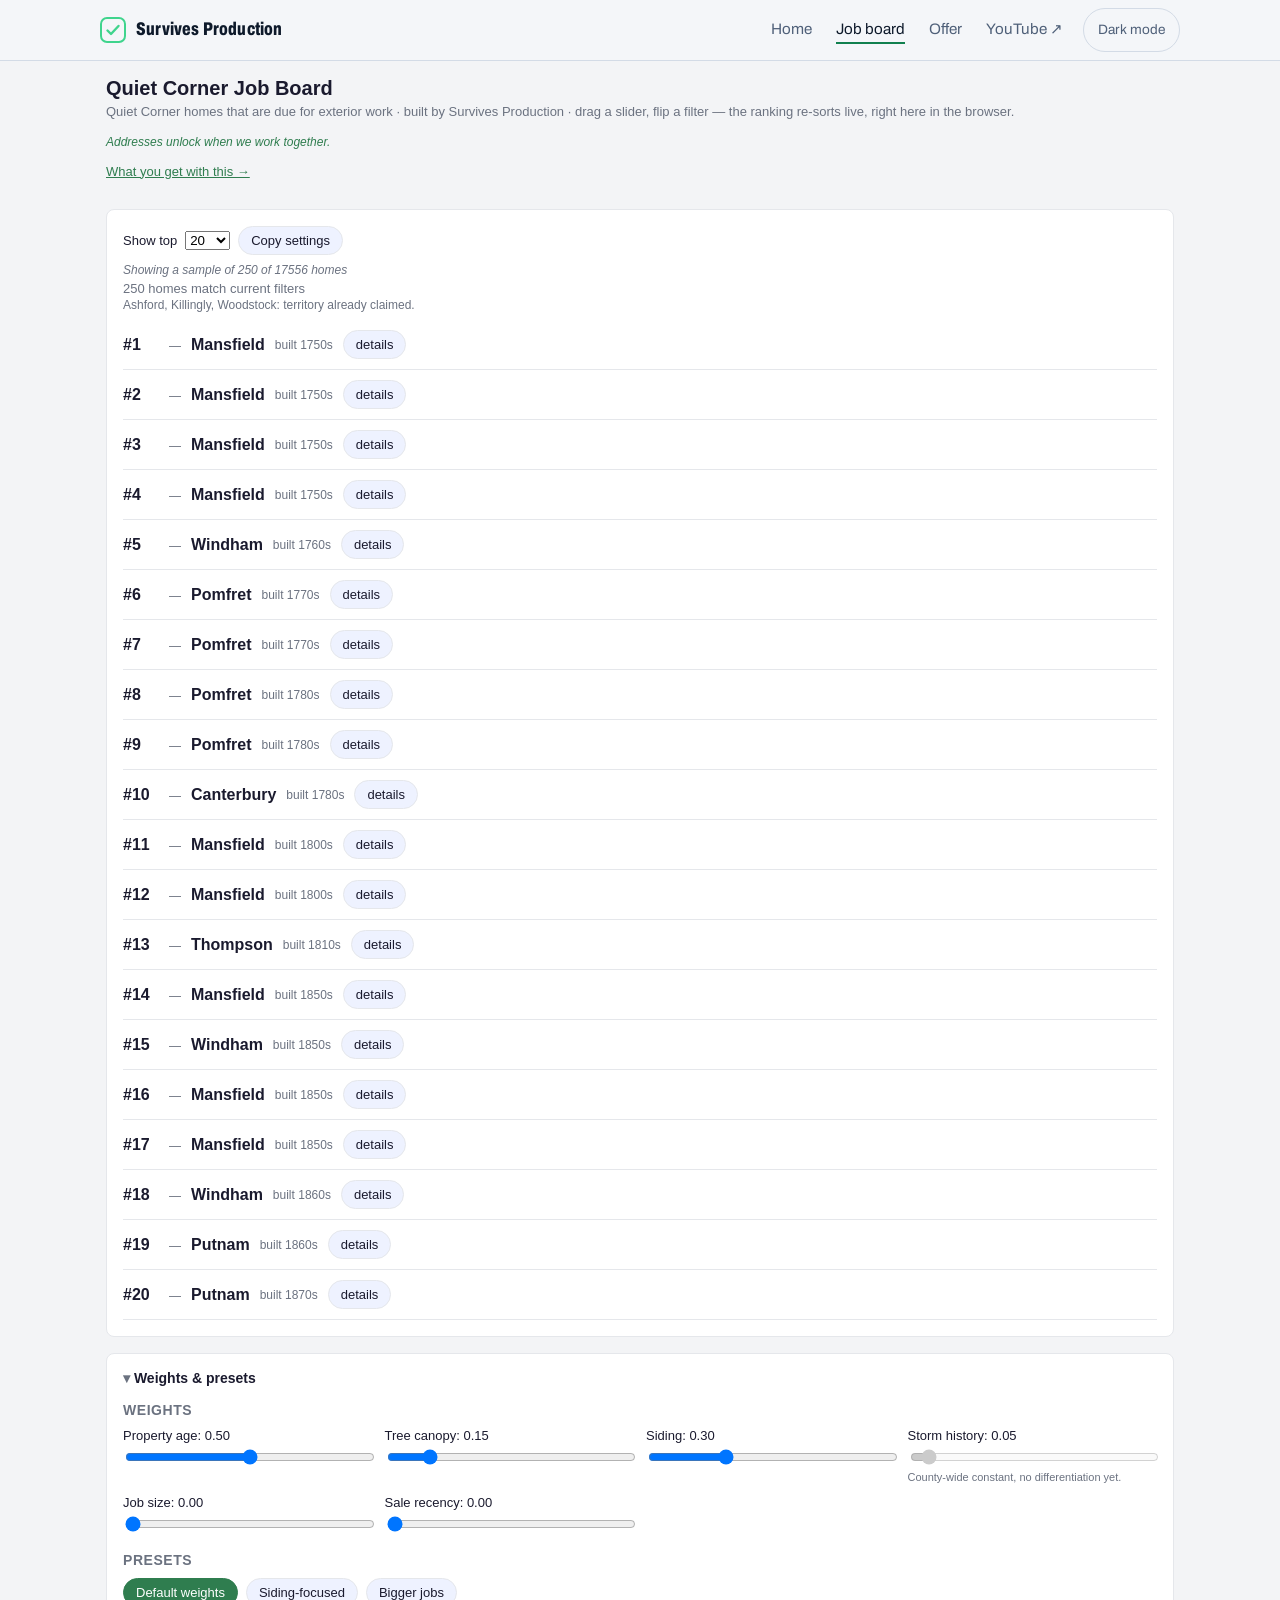
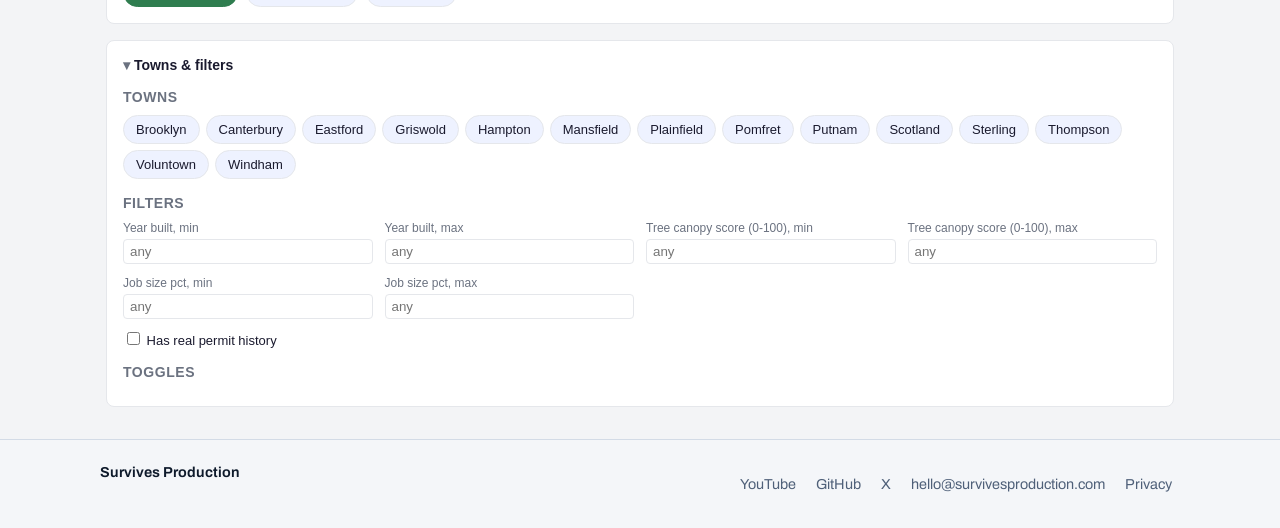
==== jobs/index.html @ 7f39a31d "Job board: refresh the teaser from the rescored data (wall vocabulary, fiber cement, scan tagging) G" ====
<!doctype html>
<html lang="en">
<head>
<meta charset="utf-8">
<meta name="viewport" content="width=device-width, initial-scale=1">
<script>(function(){var t=null;try{t=localStorage.getItem('sp-theme')}catch(e){}if(t!=='light'&&t!=='dark'){t=(window.matchMedia&&matchMedia('(prefers-color-scheme: light)').matches)?'light':'dark'}document.documentElement.setAttribute('data-theme',t)})()</script>
<meta name="robots" content="noindex">
<title>Quiet Corner Job Board</title>
<!-- TODO(noah): "territory already claimed" is built from DATA.metadata.sold_towns in the generated data below. Keep it equal to the "taken" territory towns in /data/offer.json (Killingly, Woodstock, Ashford). -->
<link rel="preconnect" href="https://fonts.googleapis.com">
<link rel="preconnect" href="https://fonts.gstatic.com" crossorigin>
<link rel="stylesheet" href="https://fonts.googleapis.com/css2?family=Archivo:wdth,wght@62..125,400..900&family=JetBrains+Mono:wght@400;600&display=swap">
<link rel="stylesheet" href="/assets/site.css">
<style>
  :root {
    --bg: #f3f4f6;
    --panel: #ffffff;
    --border: #e5e7eb;
    --ink: #1a1a2e;
    --muted: #6b7280;
    --accent: #2f7d4f;
    --accent-ink: #ffffff;
    --chip-bg: #eef2ff;
    --chip-active-bg: #2f7d4f;
    --chip-active-ink: #ffffff;
    --up: #16a34a;
    --down: #dc2626;
    --badge-bg: #fef3c7;
    --badge-ink: #92400e;
    --bar-track: #e5e7eb;
    --bar-fill: #2f7d4f;
  }
  @media (prefers-color-scheme: dark) {
    :root:not([data-theme="light"]) {
      --bg: #111827;
      --panel: #1f2937;
      --border: #374151;
      --ink: #f3f4f6;
      --muted: #9ca3af;
      --accent: #4ade80;
      --accent-ink: #052e16;
      --chip-bg: #374151;
      --chip-active-bg: #4ade80;
      --chip-active-ink: #052e16;
      --up: #4ade80;
      --down: #f87171;
      --badge-bg: #4b3621;
      --badge-ink: #fde68a;
      --bar-track: #374151;
      --bar-fill: #4ade80;
    }
  }
  :root[data-theme="dark"] {
    --bg: #111827;
    --panel: #1f2937;
    --border: #374151;
    --ink: #f3f4f6;
    --muted: #9ca3af;
    --accent: #4ade80;
    --accent-ink: #052e16;
    --chip-bg: #374151;
    --chip-active-bg: #4ade80;
    --chip-active-ink: #052e16;
    --up: #4ade80;
    --down: #f87171;
    --badge-bg: #4b3621;
    --badge-ink: #fde68a;
    --bar-track: #374151;
    --bar-fill: #4ade80;
  }
  * { box-sizing: border-box; }
  body {
    margin: 0;
    background: var(--bg);
    color: var(--ink);
    font-family: -apple-system, BlinkMacSystemFont, 'Segoe UI', Roboto, Helvetica, Arial, sans-serif;
  }
  #app-root { max-width: 1100px; margin: 0 auto; padding: 16px; }
  #app-root > header { display: flex; justify-content: space-between; align-items: baseline; gap: 12px; flex-wrap: wrap; }
  h1 { font-size: 20px; margin: 0 0 4px; }
  .sp-top { display: block; }
  .subtitle { color: var(--muted); font-size: 13px; margin-bottom: 16px; }
  .panel { background: var(--panel); border: 1px solid var(--border); border-radius: 8px; padding: 16px; margin-bottom: 16px; }
  .panel h2 { font-size: 14px; margin: 0 0 10px; text-transform: uppercase; letter-spacing: .04em; color: var(--muted); }
  #weight-sliders { display: grid; grid-template-columns: repeat(auto-fit, minmax(220px, 1fr)); gap: 12px; }
  .control label { font-size: 13px; display: block; margin-bottom: 4px; }
  .control input[type=range] { width: 100%; }
  .note { font-size: 11px; color: var(--muted); margin-top: 2px; }
  #preset-buttons { display: flex; gap: 8px; flex-wrap: wrap; }
  .preset-btn, .chip, .expand-btn, #copy-settings, #theme-toggle {
    border: 1px solid var(--border); background: var(--chip-bg); color: var(--ink);
    border-radius: 999px; padding: 6px 12px; font-size: 13px; cursor: pointer;
  }
  .preset-btn-active, .chip-active { background: var(--chip-active-bg); color: var(--chip-active-ink); border-color: var(--chip-active-bg); }
  #town-chips { display: flex; flex-wrap: wrap; gap: 6px; margin-top: 8px; }
  .filters-grid { display: grid; grid-template-columns: repeat(auto-fit, minmax(200px, 1fr)); gap: 12px; margin-top: 10px; }
  .filters-grid label { font-size: 12px; color: var(--muted); display: block; margin-bottom: 4px; }
  .filters-grid input[type=number] { width: 100%; padding: 4px 6px; border: 1px solid var(--border); border-radius: 4px; background: var(--panel); color: var(--ink); }
  .toggles { display: grid; grid-template-columns: repeat(auto-fit, minmax(220px, 1fr)); gap: 8px; margin-top: 10px; font-size: 13px; }
  .toggles label { display: flex; align-items: center; gap: 6px; }
  #result-count { font-size: 13px; color: var(--muted); margin-bottom: 2px; }
  #filter-summary { font-size: 12px; color: var(--muted); margin-bottom: 8px; }
  #tagline { font-size: 12px; color: var(--accent); font-style: italic; margin-top: 2px; }
  #tagline:empty { display: none; }
  #sample-banner { font-size: 12px; color: var(--muted); font-style: italic; margin-bottom: 4px; }
  #sample-banner:empty { display: none; }
  details.panel { padding: 0; }
  details.panel > summary { list-style: none; cursor: pointer; padding: 16px; font-size: 14px; font-weight: 700; color: var(--ink); }
  details.panel > summary::-webkit-details-marker { display: none; }
  details.panel > summary::before { content: '▸ '; color: var(--muted); }
  details.panel[open] > summary::before { content: '▾ '; }
  details.panel > summary ~ * { padding-left: 16px; padding-right: 16px; }
  details.panel > summary ~ *:last-child { padding-bottom: 16px; }
  #results-list { list-style: none; margin: 0; padding: 0; }
  .lead-row { border-bottom: 1px solid var(--border); padding: 10px 0; }
  .lead-row-main { display: flex; align-items: center; gap: 10px; flex-wrap: wrap; }
  .lead-rank { font-weight: 700; min-width: 36px; }
  .rank-up { color: var(--up); font-size: 12px; }
  .rank-down { color: var(--down); font-size: 12px; }
  .rank-same { color: var(--muted); font-size: 12px; }
  .lead-town { font-weight: 600; }
  .lead-built { color: var(--muted); font-size: 12px; }
  .badge { font-size: 11px; background: var(--badge-bg); color: var(--badge-ink); padding: 2px 8px; border-radius: 999px; }
  .lead-row-detail { margin-top: 8px; padding-left: 8px; }
  .bar-row { display: flex; align-items: center; gap: 8px; margin-bottom: 4px; font-size: 12px; }
  .bar-label { width: 90px; color: var(--muted); text-transform: capitalize; }
  .bar-track { flex: 1; height: 8px; background: var(--bar-track); border-radius: 4px; overflow: hidden; }
  .bar-fill { height: 100%; background: var(--bar-fill); }
  .link-row { display: flex; gap: 14px; flex-wrap: wrap; margin-top: 4px; }
  .verify-link { font-size: 12px; color: var(--accent); display: inline-block; }
  .verify-link-none { color: var(--muted); font-style: italic; }
  #copy-status { font-size: 12px; color: var(--accent); margin-left: 8px; }
  .toolbar { display: flex; align-items: center; gap: 8px; flex-wrap: wrap; margin-bottom: 8px; }
  @media (max-width: 600px) {
    .preset-btn, .chip, .expand-btn, #copy-settings, #top-n, .filters-grid input[type=number], details.panel > summary { min-height: 44px; }
    .toggles label, .verify-link, .link-row a { min-height: 44px; display: inline-flex; align-items: center; }
  }
  @media (max-width: 480px) {
    #app-root { padding: 10px; }
    .lead-row-main { gap: 6px; }
  }
</style>
</head>
<body>
<header class="sp-top">
  <div class="sp-wrap">
    <a class="sp-mark" href="/" aria-label="Survives Production home">
      <svg width="26" height="26" viewBox="0 0 26 26" aria-hidden="true"><rect x="1" y="1" width="24" height="24" rx="6" fill="none" stroke="#3FD48D" stroke-width="2"/><path d="M7.5 13.5l3.5 3.5 7.5-8" fill="none" stroke="#3FD48D" stroke-width="2.4" stroke-linecap="round" stroke-linejoin="round"/></svg>
      <span>Survives Production</span>
    </a>
    <nav class="sp-nav" aria-label="Main">
      <a href="/">Home</a>
      <a href="/jobs/" aria-current="page">Job board</a>
      <a href="/offer/">Offer</a>
      <a href="https://www.youtube.com/@survivesproduction" target="_blank" rel="noopener">YouTube<span aria-hidden="true">&nbsp;&#8599;</span></a>
      <button type="button" class="sp-theme" data-sp-theme aria-label="Switch between light and dark mode">Theme</button>
    </nav>
  </div>
</header>
<div id="app-root">
  <header>
    <div>
      <h1>Quiet Corner Job Board</h1>
      <div class="subtitle">Quiet Corner homes that are due for exterior work · built by Survives Production &middot; drag a slider, flip a filter &mdash; the ranking re-sorts live, right here in the browser.</div>
      <div id="tagline"></div>
      <div class="subtitle"><a href="/offer/" style="color:var(--accent);display:inline-flex;align-items:center;min-height:44px">What you get with this &rarr;</a></div>
    </div>
  </header>
  <div class="panel">
    <div class="toolbar">
      <label for="top-n" style="font-size:13px;">Show top</label>
      <select id="top-n">
        <option value="20">20</option>
        <option value="50">50</option>
        <option value="100">100</option>
      </select>
      <button type="button" id="copy-settings">Copy settings</button>
      <span id="copy-status"></span>
    </div>
    <div id="sample-banner"></div>
    <div id="result-count"></div>
    <div id="filter-summary"></div>
    <ul id="results-list"></ul>
  </div>
  <details class="panel" id="weights-details">
    <summary>Weights &amp; presets</summary>
    <h2>Weights</h2>
    <div id="weight-sliders"></div>
    <h2 style="margin-top:16px;">Presets</h2>
    <div id="preset-buttons"></div>
  </details>
  <details class="panel" id="filters-details">
    <summary>Towns &amp; filters</summary>
    <h2>Towns</h2>
    <div id="town-chips"></div>
    <div id="siding-material-section">
      <h2 style="margin-top:16px;">Siding material</h2>
      <div id="siding-chips"></div>
    </div>
    <div id="roof-cover-section">
      <h2 style="margin-top:16px;">Roof cover</h2>
      <div id="roof-chips"></div>
    </div>
    <h2 style="margin-top:16px;">Filters</h2>
    <div class="filters-grid">
      <div><label for="year-min">Year built, min</label><input type="number" id="year-min" placeholder="any"></div>
      <div><label for="year-max">Year built, max</label><input type="number" id="year-max" placeholder="any"></div>
      <div><label for="canopy-min">Tree canopy score (0-100), min</label><input type="number" id="canopy-min" placeholder="any"></div>
      <div><label for="canopy-max">Tree canopy score (0-100), max</label><input type="number" id="canopy-max" placeholder="any"></div>
      <div><label for="jobsize-min">Job size pct, min</label><input type="number" id="jobsize-min" placeholder="any"></div>
      <div><label for="jobsize-max">Job size pct, max</label><input type="number" id="jobsize-max" placeholder="any"></div>
    </div>
    <label style="display:block;margin-top:10px;font-size:13px;">
      <input type="checkbox" id="toggle-permit-history"> Has real permit history
    </label>
    <h2 style="margin-top:16px;">Toggles</h2>
    <div class="toggles">
      <label id="toggle-state-only-row"><input type="checkbox" id="toggle-state-only"> Show state-data-only rows</label>
    </div>
  </details>
</div>
<footer class="sp-foot">
  <div class="sp-wrap">
    <div>
      <strong>Survives Production</strong>
      <p data-compliance hidden></p>
    </div>
    <nav aria-label="Elsewhere">
      <a href="https://www.youtube.com/@survivesproduction" target="_blank" rel="noopener">YouTube</a>
      <a href="https://github.com/SurvivesProduction" target="_blank" rel="noopener">GitHub</a>
      <a href="https://x.com/survivesprod" target="_blank" rel="noopener">X</a>
      <a href="mailto:hello@survivesproduction.com">hello@survivesproduction.com</a>
      <a href="/privacy/">Privacy</a>
    </nav>
  </div>
</footer>
<script src="/assets/site.js"></script>
<script>
var LEAD_BOARD_DATA = {"metadata":{"as_of_year":2026,"sold_towns":["Killingly","Ashford","Woodstock"],"export_timestamp":"2026-11-11T23:24:19.449870+00:00","weights":{"property_age_threshold_years":20,"property_age_decay_years":30,"canopy_optimal_pct":35.0,"canopy_low_extreme_pct":0.0,"canopy_high_extreme_pct":95.0,"storm_lookback_years":15,"property_weight":0.5,"canopy_weight":0.15,"storm_weight":0.05,"enable_siding_signal":true,"siding_weight":0.3,"permit_class_split":true,"masonry_siding_zero":true,"year_built_placeholder_fallback":true,"spend_bonus":0.03,"alum_vinyl_vinyl_weight":0.75,"alum_vinyl_decay_years":22.0,"fiber_cement_score":0.1,"fiber_cement_decay_years":40.0},"tagline":"Addresses unlock when we work together.","year_built_granularity":"decade","sample_size":250,"population_size":17556,"is_teaser":true,"teaser_brand":"Quiet Corner exterior leads \u00b7 built by Survives Production","town_cap_relaxed":false},"parcels":[{"lead_key":"teaser-00001","town":"Thompson","year_built":1810,"components":{"property":0.9982821240544425,"canopy":1.0,"storm":1.0,"siding":1.0,"jobSize":1.0,"saleRecency":0.2},"lead_score":1.0,"flags":{"permit_data_available":true,"permit_history_short":true}},{"lead_key":"teaser-00002","town":"Mansfield","year_built":1750,"components":{"property":0.9997675107723426,"canopy":1.0,"storm":1.0,"siding":1.0,"jobSize":0.8,"saleRecency":0.5},"lead_score":1.0,"flags":{"permit_data_available":false,"permit_history_short":false}},{"lead_key":"teaser-00003","town":"Pomfret","year_built":1770,"components":{"property":0.9995471728171132,"canopy":1.0,"storm":1.0,"siding":1.0,"jobSize":1.0,"saleRecency":0.0},"lead_score":1.0,"flags":{"permit_data_available":true,"permit_history_short":true}},{"lead_key":"teaser-00004","town":"Pomfret","year_built":1770,"components":{"property":0.9995471728171132,"canopy":1.0,"storm":1.0,"siding":1.0,"jobSize":1.0,"saleRecency":0.4},"lead_score":1.0,"flags":{"permit_data_available":true,"permit_history_short":true}},{"lead_key":"teaser-00005","town":"Pomfret","year_built":1780,"components":{"property":0.9993680287571465,"canopy":1.0,"storm":1.0,"siding":1.0,"jobSize":1.0,"saleRecency":0.5},"lead_score":1.0,"flags":{"permit_data_available":true,"permit_history_short":true}},{"lead_key":"teaser-00006","town":"Pomfret","year_built":1780,"components":{"property":0.9993680287571465,"canopy":1.0,"storm":1.0,"siding":1.0,"jobSize":0.8,"saleRecency":0.6},"lead_score":1.0,"flags":{"permit_data_available":false,"permit_history_short":false}},{"lead_key":"teaser-00007","town":"Mansfield","year_built":1800,"components":{"property":0.9987690880973266,"canopy":1.0,"storm":1.0,"siding":1.0,"jobSize":0.7,"saleRecency":0.5},"lead_score":1.0,"flags":{"permit_data_available":false,"permit_history_short":false}},{"lead_key":"teaser-00008","town":"Mansfield","year_built":1850,"components":{"property":0.9934829491782902,"canopy":1.0,"storm":1.0,"siding":1.0,"jobSize":0.4,"saleRecency":0.5},"lead_score":1.0,"flags":{"permit_data_available":false,"permit_history_short":false}},{"lead_key":"teaser-00009","town":"Windham","year_built":1760,"components":{"property":0.9996755351451827,"canopy":1.0,"storm":1.0,"siding":1.0,"jobSize":0.9,"saleRecency":0.6},"lead_score":1.0,"flags":{"permit_data_available":true,"permit_history_short":true}},{"lead_key":"teaser-00010","town":"Putnam","year_built":1870,"components":{"property":0.9873065182672723,"canopy":1.0,"storm":1.0,"siding":1.0,"jobSize":0.9,"saleRecency":0.5},"lead_score":1.0,"flags":{"permit_data_available":true,"permit_history_short":true}},{"lead_key":"teaser-00011","town":"Mansfield","year_built":1750,"components":{"property":0.9997675107723426,"canopy":1.0,"storm":1.0,"siding":1.0,"jobSize":0.8,"saleRecency":0.5},"lead_score":1.0,"flags":{"permit_data_available":false,"permit_history_short":false}},{"lead_key":"teaser-00012","town":"Mansfield","year_built":1750,"components":{"property":0.9997675107723426,"canopy":1.0,"storm":1.0,"siding":1.0,"jobSize":0.9,"saleRecency":0.5},"lead_score":1.0,"flags":{"permit_data_available":false,"permit_history_short":false}},{"lead_key":"teaser-00013","town":"Mansfield","year_built":1800,"components":{"property":0.9987690880973266,"canopy":1.0,"storm":1.0,"siding":1.0,"jobSize":0.9,"saleRecency":0.5},"lead_score":1.0,"flags":{"permit_data_available":false,"permit_history_short":false}},{"lead_key":"teaser-00014","town":"Canterbury","year_built":1780,"components":{"property":0.9993680287571465,"canopy":1.0,"storm":1.0,"siding":1.0,"jobSize":0.9,"saleRecency":0.9},"lead_score":1.0,"flags":{"permit_data_available":false,"permit_history_short":false}},{"lead_key":"teaser-00015","town":"Windham","year_built":1850,"components":{"property":0.9934829491782902,"canopy":1.0,"storm":1.0,"siding":1.0,"jobSize":0.9,"saleRecency":0.1},"lead_score":1.0,"flags":{"permit_data_available":false,"permit_history_short":false}},{"lead_key":"teaser-00016","town":"Mansfield","year_built":1850,"components":{"property":0.9934829491782902,"canopy":1.0,"storm":1.0,"siding":1.0,"jobSize":0.8,"saleRecency":0.5},"lead_score":1.0,"flags":{"permit_data_available":false,"permit_history_short":false}},{"lead_key":"teaser-00017","town":"Mansfield","year_built":1850,"components":{"property":0.9934829491782902,"canopy":1.0,"storm":1.0,"siding":1.0,"jobSize":0.4,"saleRecency":0.5},"lead_score":1.0,"flags":{"permit_data_available":false,"permit_history_short":false}},{"lead_key":"teaser-00018","town":"Mansfield","year_built":1750,"components":{"property":0.9997675107723426,"canopy":1.0,"storm":1.0,"siding":1.0,"jobSize":0.8,"saleRecency":0.5},"lead_score":1.0,"flags":{"permit_data_available":false,"permit_history_short":false}},{"lead_key":"teaser-00019","town":"Plainfield","year_built":1870,"components":{"property":0.9873065182672723,"canopy":1.0,"storm":1.0,"siding":1.0,"jobSize":0.3,"saleRecency":0.5},"lead_score":1.0,"flags":{"permit_data_available":false,"permit_history_short":false}},{"lead_key":"teaser-00020","town":"Putnam","year_built":1870,"components":{"property":0.9873065182672723,"canopy":1.0,"storm":1.0,"siding":1.0,"jobSize":0.9,"saleRecency":0.5},"lead_score":1.0,"flags":{"permit_data_available":false,"permit_history_short":false}},{"lead_key":"teaser-00021","town":"Plainfield","year_built":1870,"components":{"property":0.9873065182672723,"canopy":1.0,"storm":1.0,"siding":1.0,"jobSize":0.7,"saleRecency":0.5},"lead_score":1.0,"flags":{"permit_data_available":true,"permit_history_short":false}},{"lead_key":"teaser-00022","town":"Windham","year_built":1860,"components":{"property":0.9909047228983042,"canopy":1.0,"storm":1.0,"siding":1.0,"jobSize":0.7,"saleRecency":1.0},"lead_score":1.0,"flags":{"permit_data_available":false,"permit_history_short":false}},{"lead_key":"teaser-00023","town":"Windham","year_built":1880,"components":{"property":0.9822848191762019,"canopy":1.0,"storm":1.0,"siding":1.0,"jobSize":0.9,"saleRecency":0.9},"lead_score":1.0,"flags":{"permit_data_available":true,"permit_history_short":true}},{"lead_key":"teaser-00024","town":"Mansfield","year_built":1870,"components":{"property":0.9873065182672723,"canopy":1.0,"storm":1.0,"siding":1.0,"jobSize":0.9,"saleRecency":0.5},"lead_score":1.0,"flags":{"permit_data_available":false,"permit_history_short":false}},{"lead_key":"teaser-00025","town":"Windham","year_built":1850,"components":{"property":0.9934829491782902,"canopy":0.9,"storm":1.0,"siding":1.0,"jobSize":1.0,"saleRecency":0.1},"lead_score":1.0,"flags":{"permit_data_available":true,"permit_history_short":true}},{"lead_key":"teaser-00026","town":"Sterling","year_built":1890,"components":{"property":0.9752764735296606,"canopy":1.0,"storm":1.0,"siding":1.0,"jobSize":0.4,"saleRecency":0.5},"lead_score":1.0,"flags":{"permit_data_available":false,"permit_history_short":false}},{"lead_key":"teaser-00027","town":"Griswold","year_built":1890,"components":{"property":0.9752764735296606,"canopy":1.0,"storm":1.0,"siding":1.0,"jobSize":0.7,"saleRecency":0.5},"lead_score":1.0,"flags":{"permit_data_available":false,"permit_history_short":false}},{"lead_key":"teaser-00028","town":"Mansfield","year_built":1850,"components":{"property":0.9934829491782902,"canopy":0.9,"storm":1.0,"siding":1.0,"jobSize":1.0,"saleRecency":0.5},"lead_score":1.0,"flags":{"permit_data_available":false,"permit_history_short":false}},{"lead_key":"teaser-00029","town":"Plainfield","year_built":1870,"components":{"property":0.9873065182672723,"canopy":0.9,"storm":1.0,"siding":1.0,"jobSize":0.3,"saleRecency":0.5},"lead_score":1.0,"flags":{"permit_data_available":true,"permit_history_short":false}},{"lead_key":"teaser-00030","town":"Plainfield","year_built":1880,"components":{"property":0.9822848191762019,"canopy":1.0,"storm":1.0,"siding":1.0,"jobSize":0.8,"saleRecency":0.5},"lead_score":1.0,"flags":{"permit_data_available":true,"permit_history_short":false}},{"lead_key":"teaser-00031","town":"Putnam","year_built":1860,"components":{"property":0.9909047228983042,"canopy":1.0,"storm":1.0,"siding":1.0,"jobSize":0.5,"saleRecency":0.5},"lead_score":1.0,"flags":{"permit_data_available":true,"permit_history_short":true}},{"lead_key":"teaser-00032","town":"Windham","year_built":1910,"components":{"property":0.9518451458788036,"canopy":1.0,"storm":1.0,"siding":1.0,"jobSize":0.4,"saleRecency":0.9},"lead_score":1.0,"flags":{"permit_data_available":false,"permit_history_short":false}},{"lead_key":"teaser-00033","town":"Mansfield","year_built":1800,"components":{"property":0.9987690880973266,"canopy":0.9,"storm":1.0,"siding":1.0,"jobSize":0.9,"saleRecency":0.5},"lead_score":1.0,"flags":{"permit_data_available":false,"permit_history_short":false}},{"lead_key":"teaser-00034","town":"Mansfield","year_built":1850,"components":{"property":0.9934829491782902,"canopy":0.9,"storm":1.0,"siding":1.0,"jobSize":0.8,"saleRecency":0.5},"lead_score":1.0,"flags":{"permit_data_available":false,"permit_history_short":false}},{"lead_key":"teaser-00035","town":"Mansfield","year_built":1830,"components":{"property":0.9966540345425288,"canopy":0.9,"storm":1.0,"siding":1.0,"jobSize":0.9,"saleRecency":0.5},"lead_score":1.0,"flags":{"permit_data_available":false,"permit_history_short":false}},{"lead_key":"teaser-00036","town":"Pomfret","year_built":1870,"components":{"property":0.9873065182672723,"canopy":0.9,"storm":1.0,"siding":1.0,"jobSize":1.0,"saleRecency":0.9},"lead_score":1.0,"flags":{"permit_data_available":false,"permit_history_short":false}},{"lead_key":"teaser-00037","town":"Putnam","year_built":1860,"components":{"property":0.9909047228983042,"canopy":0.9,"storm":1.0,"siding":1.0,"jobSize":0.5,"saleRecency":0.5},"lead_score":1.0,"flags":{"permit_data_available":false,"permit_history_short":false}},{"lead_key":"teaser-00038","town":"Mansfield","year_built":1750,"components":{"property":0.9997675107723426,"canopy":0.9,"storm":1.0,"siding":1.0,"jobSize":0.8,"saleRecency":0.5},"lead_score":1.0,"flags":{"permit_data_available":false,"permit_history_short":false}},{"lead_key":"teaser-00039","town":"Mansfield","year_built":1750,"components":{"property":0.9997675107723426,"canopy":0.9,"storm":1.0,"siding":1.0,"jobSize":0.9,"saleRecency":0.5},"lead_score":1.0,"flags":{"permit_data_available":false,"permit_history_short":false}},{"lead_key":"teaser-00040","town":"Mansfield","year_built":1750,"components":{"property":0.9997675107723426,"canopy":0.9,"storm":1.0,"siding":1.0,"jobSize":0.9,"saleRecency":0.5},"lead_score":1.0,"flags":{"permit_data_available":false,"permit_history_short":false}},{"lead_key":"teaser-00041","town":"Putnam","year_built":1890,"components":{"property":0.9752764735296606,"canopy":1.0,"storm":1.0,"siding":1.0,"jobSize":0.6,"saleRecency":0.5},"lead_score":1.0,"flags":{"permit_data_available":false,"permit_history_short":false}},{"lead_key":"teaser-00042","town":"Putnam","year_built":1890,"components":{"property":0.9752764735296606,"canopy":1.0,"storm":1.0,"siding":1.0,"jobSize":1.0,"saleRecency":0.5},"lead_score":1.0,"flags":{"permit_data_available":false,"permit_history_short":false}},{"lead_key":"teaser-00043","town":"Plainfield","year_built":1890,"components":{"property":0.9752764735296606,"canopy":1.0,"storm":1.0,"siding":1.0,"jobSize":0.9,"saleRecency":0.5},"lead_score":1.0,"flags":{"permit_data_available":true,"permit_history_short":false}},{"lead_key":"teaser-00044","town":"Putnam","year_built":1890,"components":{"property":0.9752764735296606,"canopy":1.0,"storm":1.0,"siding":0.9,"jobSize":1.0,"saleRecency":0.5},"lead_score":1.0,"flags":{"permit_data_available":true,"permit_history_short":true}},{"lead_key":"teaser-00045","town":"Putnam","year_built":1870,"components":{"property":0.9873065182672723,"canopy":1.0,"storm":1.0,"siding":0.9,"jobSize":0.7,"saleRecency":0.5},"lead_score":1.0,"flags":{"permit_data_available":true,"permit_history_short":true}},{"lead_key":"teaser-00046","town":"Plainfield","year_built":1850,"components":{"property":0.9934829491782902,"canopy":0.9,"storm":1.0,"siding":1.0,"jobSize":0.7,"saleRecency":0.5},"lead_score":1.0,"flags":{"permit_data_available":true,"permit_history_short":false}},{"lead_key":"teaser-00047","town":"Windham","year_built":1890,"components":{"property":0.9752764735296606,"canopy":0.9,"storm":1.0,"siding":1.0,"jobSize":0.4,"saleRecency":0.9},"lead_score":1.0,"flags":{"permit_data_available":false,"permit_history_short":false}},{"lead_key":"teaser-00048","town":"Plainfield","year_built":1920,"components":{"property":0.9327944872602503,"canopy":1.0,"storm":1.0,"siding":1.0,"jobSize":0.8,"saleRecency":0.5},"lead_score":1.0,"flags":{"permit_data_available":true,"permit_history_short":false}},{"lead_key":"teaser-00049","town":"Putnam","year_built":1890,"components":{"property":0.9752764735296606,"canopy":0.9,"storm":1.0,"siding":1.0,"jobSize":0.7,"saleRecency":0.5},"lead_score":1.0,"flags":{"permit_data_available":true,"permit_history_short":true}},{"lead_key":"teaser-00050","town":"Windham","year_built":1890,"components":{"property":0.9752764735296606,"canopy":0.9,"storm":1.0,"siding":1.0,"jobSize":0.3,"saleRecency":0.8},"lead_score":1.0,"flags":{"permit_data_available":false,"permit_history_short":false}},{"lead_key":"teaser-00051","town":"Mansfield","year_built":1850,"components":{"property":0.9934829491782902,"canopy":0.9,"storm":1.0,"siding":1.0,"jobSize":0.9,"saleRecency":0.5},"lead_score":1.0,"flags":{"permit_data_available":false,"permit_history_short":false}},{"lead_key":"teaser-00052","town":"Windham","year_built":1930,"components":{"property":0.9062071513861237,"canopy":1.0,"storm":1.0,"siding":1.0,"jobSize":0.2,"saleRecency":0.9},"lead_score":1.0,"flags":{"permit_data_available":true,"permit_history_short":true}},{"lead_key":"teaser-00053","town":"Mansfield","year_built":1800,"components":{"property":0.9987690880973266,"canopy":0.8,"storm":1.0,"siding":1.0,"jobSize":0.7,"saleRecency":0.5},"lead_score":1.0,"flags":{"permit_data_available":false,"permit_history_short":false}},{"lead_key":"teaser-00054","town":"Plainfield","year_built":1750,"components":{"property":0.9997675107723426,"canopy":0.8,"storm":1.0,"siding":1.0,"jobSize":0.9,"saleRecency":0.5},"lead_score":1.0,"flags":{"permit_data_available":true,"permit_history_short":false}},{"lead_key":"teaser-00055","town":"Plainfield","year_built":1880,"components":{"property":0.9822848191762019,"canopy":0.9,"storm":1.0,"siding":1.0,"jobSize":0.5,"saleRecency":0.5},"lead_score":1.0,"flags":{"permit_data_available":true,"permit_history_short":false}},{"lead_key":"teaser-00056","town":"Putnam","year_built":1880,"components":{"property":0.9822848191762019,"canopy":0.9,"storm":1.0,"siding":1.0,"jobSize":1.0,"saleRecency":0.5},"lead_score":1.0,"flags":{"permit_data_available":true,"permit_history_short":true}},{"lead_key":"teaser-00057","town":"Plainfield","year_built":1890,"components":{"property":0.9752764735296606,"canopy":0.9,"storm":1.0,"siding":1.0,"jobSize":0.5,"saleRecency":0.5},"lead_score":1.0,"flags":{"permit_data_available":true,"permit_history_short":false}},{"lead_key":"teaser-00058","town":"Windham","year_built":1920,"components":{"property":0.9327944872602503,"canopy":1.0,"storm":1.0,"siding":1.0,"jobSize":0.6,"saleRecency":0.1},"lead_score":1.0,"flags":{"permit_data_available":true,"permit_history_short":true}},{"lead_key":"teaser-00059","town":"Putnam","year_built":1910,"components":{"property":0.9518451458788036,"canopy":1.0,"storm":1.0,"siding":0.9,"jobSize":0.5,"saleRecency":0.5},"lead_score":0.9,"flags":{"permit_data_available":true,"permit_history_short":true}},{"lead_key":"teaser-00060","town":"Windham","year_built":1890,"components":{"property":0.9752764735296606,"canopy":0.9,"storm":1.0,"siding":1.0,"jobSize":0.7,"saleRecency":0.1},"lead_score":1.0,"flags":{"permit_data_available":false,"permit_history_short":false}},{"lead_key":"teaser-00061","town":"Putnam","year_built":1870,"components":{"property":0.9873065182672723,"canopy":0.9,"storm":1.0,"siding":1.0,"jobSize":0.4,"saleRecency":0.5},"lead_score":1.0,"flags":{"permit_data_available":false,"permit_history_short":false}},{"lead_key":"teaser-00062","town":"Windham","year_built":1880,"components":{"property":0.9822848191762019,"canopy":0.8,"storm":1.0,"siding":1.0,"jobSize":0.4,"saleRecency":0.2},"lead_score":1.0,"flags":{"permit_data_available":false,"permit_history_short":false}},{"lead_key":"teaser-00063","town":"Windham","year_built":1890,"components":{"property":0.9752764735296606,"canopy":0.8,"storm":1.0,"siding":1.0,"jobSize":0.9,"saleRecency":0.5},"lead_score":1.0,"flags":{"permit_data_available":true,"permit_history_short":true}},{"lead_key":"teaser-00064","town":"Plainfield","year_built":1900,"components":{"property":0.9654955392660495,"canopy":0.9,"storm":1.0,"siding":1.0,"jobSize":0.2,"saleRecency":0.5},"lead_score":1.0,"flags":{"permit_data_available":true,"permit_history_short":false}},{"lead_key":"teaser-00065","town":"Windham","year_built":1920,"components":{"property":0.9327944872602503,"canopy":1.0,"storm":1.0,"siding":1.0,"jobSize":0.5,"saleRecency":0.8},"lead_score":1.0,"flags":{"permit_data_available":false,"permit_history_short":false}},{"lead_key":"teaser-00066","town":"Windham","year_built":1920,"components":{"property":0.9327944872602503,"canopy":1.0,"storm":1.0,"siding":1.0,"jobSize":0.1,"saleRecency":0.9},"lead_score":1.0,"flags":{"permit_data_available":false,"permit_history_short":false}},{"lead_key":"teaser-00067","town":"Griswold","year_built":1920,"components":{"property":0.9327944872602503,"canopy":1.0,"storm":1.0,"siding":1.0,"jobSize":0.8,"saleRecency":0.5},"lead_score":1.0,"flags":{"permit_data_available":false,"permit_history_short":false}},{"lead_key":"teaser-00068","town":"Mansfield","year_built":1910,"components":{"property":0.9518451458788036,"canopy":1.0,"storm":1.0,"siding":1.0,"jobSize":0.4,"saleRecency":0.5},"lead_score":1.0,"flags":{"permit_data_available":false,"permit_history_short":false}},{"lead_key":"teaser-00069","town":"Windham","year_built":1890,"components":{"property":0.9752764735296606,"canopy":0.9,"storm":1.0,"siding":1.0,"jobSize":0.8,"saleRecency":0.4},"lead_score":1.0,"flags":{"permit_data_available":false,"permit_history_short":false}},{"lead_key":"teaser-00070","town":"Mansfield","year_built":1830,"components":{"property":0.9966540345425288,"canopy":0.8,"storm":1.0,"siding":1.0,"jobSize":0.9,"saleRecency":0.5},"lead_score":1.0,"flags":{"permit_data_available":false,"permit_history_short":false}},{"lead_key":"teaser-00071","town":"Windham","year_built":1900,"components":{"property":0.9654955392660495,"canopy":0.9,"storm":1.0,"siding":1.0,"jobSize":0.6,"saleRecency":0.2},"lead_score":1.0,"flags":{"permit_data_available":false,"permit_history_short":false}},{"lead_key":"teaser-00072","town":"Griswold","year_built":1920,"components":{"property":0.9327944872602503,"canopy":1.0,"storm":1.0,"siding":1.0,"jobSize":0.8,"saleRecency":0.5},"lead_score":1.0,"flags":{"permit_data_available":false,"permit_history_short":false}},{"lead_key":"teaser-00073","town":"Putnam","year_built":1860,"components":{"property":0.9909047228983042,"canopy":0.7,"storm":1.0,"siding":1.0,"jobSize":0.9,"saleRecency":0.5},"lead_score":1.0,"flags":{"permit_data_available":true,"permit_history_short":true}},{"lead_key":"teaser-00074","town":"Putnam","year_built":1890,"components":{"property":0.9752764735296606,"canopy":0.8,"storm":1.0,"siding":1.0,"jobSize":0.8,"saleRecency":0.5},"lead_score":1.0,"flags":{"permit_data_available":false,"permit_history_short":false}},{"lead_key":"teaser-00075","town":"Putnam","year_built":1880,"components":{"property":0.9822848191762019,"canopy":0.9,"storm":1.0,"siding":1.0,"jobSize":0.4,"saleRecency":0.5},"lead_score":1.0,"flags":{"permit_data_available":true,"permit_history_short":true}},{"lead_key":"teaser-00076","town":"Griswold","year_built":1930,"components":{"property":0.9062071513861237,"canopy":1.0,"storm":1.0,"siding":1.0,"jobSize":0.2,"saleRecency":0.5},"lead_score":1.0,"flags":{"permit_data_available":false,"permit_history_short":false}},{"lead_key":"teaser-00077","town":"Mansfield","year_built":1920,"components":{"property":0.9327944872602503,"canopy":1.0,"storm":1.0,"siding":1.0,"jobSize":0.2,"saleRecency":0.5},"lead_score":1.0,"flags":{"permit_data_available":false,"permit_history_short":false}},{"lead_key":"teaser-00078","town":"Putnam","year_built":1900,"components":{"property":0.9654955392660495,"canopy":0.9,"storm":1.0,"siding":1.0,"jobSize":1.0,"saleRecency":0.5},"lead_score":1.0,"flags":{"permit_data_available":false,"permit_history_short":false}},{"lead_key":"teaser-00079","town":"Putnam","year_built":1860,"components":{"property":0.9909047228983042,"canopy":0.8,"storm":1.0,"siding":1.0,"jobSize":0.6,"saleRecency":0.5},"lead_score":1.0,"flags":{"permit_data_available":false,"permit_history_short":false}},{"lead_key":"teaser-00080","town":"Griswold","year_built":1930,"components":{"property":0.9062071513861237,"canopy":1.0,"storm":1.0,"siding":1.0,"jobSize":0.9,"saleRecency":0.5},"lead_score":1.0,"flags":{"permit_data_available":false,"permit_history_short":false}},{"lead_key":"teaser-00081","town":"Windham","year_built":1920,"components":{"property":0.9327944872602503,"canopy":1.0,"storm":1.0,"siding":1.0,"jobSize":0.2,"saleRecency":0.7},"lead_score":1.0,"flags":{"permit_data_available":false,"permit_history_short":false}},{"lead_key":"teaser-00082","town":"Windham","year_built":1900,"components":{"property":0.9654955392660495,"canopy":0.8,"storm":1.0,"siding":1.0,"jobSize":0.6,"saleRecency":0.0},"lead_score":1.0,"flags":{"permit_data_available":true,"permit_history_short":true}},{"lead_key":"teaser-00083","town":"Putnam","year_built":1860,"components":{"property":0.9909047228983042,"canopy":0.8,"storm":1.0,"siding":1.0,"jobSize":0.8,"saleRecency":0.5},"lead_score":1.0,"flags":{"permit_data_available":false,"permit_history_short":false}},{"lead_key":"teaser-00084","town":"Windham","year_built":1890,"components":{"property":0.9752764735296606,"canopy":0.8,"storm":1.0,"siding":1.0,"jobSize":0.8,"saleRecency":0.3},"lead_score":1.0,"flags":{"permit_data_available":false,"permit_history_short":false}},{"lead_key":"teaser-00085","town":"Mansfield","year_built":1830,"components":{"property":0.9966540345425288,"canopy":0.8,"storm":1.0,"siding":1.0,"jobSize":0.9,"saleRecency":0.5},"lead_score":1.0,"flags":{"permit_data_available":false,"permit_history_short":false}},{"lead_key":"teaser-00086","town":"Griswold","year_built":1890,"components":{"property":0.9752764735296606,"canopy":0.8,"storm":1.0,"siding":1.0,"jobSize":0.9,"saleRecency":0.5},"lead_score":1.0,"flags":{"permit_data_available":false,"permit_history_short":false}},{"lead_key":"teaser-00087","town":"Griswold","year_built":1920,"components":{"property":0.9327944872602503,"canopy":1.0,"storm":1.0,"siding":1.0,"jobSize":0.7,"saleRecency":0.5},"lead_score":1.0,"flags":{"permit_data_available":false,"permit_history_short":false}},{"lead_key":"teaser-00088","town":"Plainfield","year_built":1860,"components":{"property":0.9909047228983042,"canopy":0.8,"storm":1.0,"siding":1.0,"jobSize":1.0,"saleRecency":0.5},"lead_score":1.0,"flags":{"permit_data_available":true,"permit_history_short":false}},{"lead_key":"teaser-00089","town":"Plainfield","year_built":1920,"components":{"property":0.9327944872602503,"canopy":1.0,"storm":1.0,"siding":1.0,"jobSize":0.4,"saleRecency":0.5},"lead_score":1.0,"flags":{"permit_data_available":false,"permit_history_short":false}},{"lead_key":"teaser-00090","town":"Putnam","year_built":1880,"components":{"property":0.9822848191762019,"canopy":0.8,"storm":1.0,"siding":1.0,"jobSize":0.5,"saleRecency":0.5},"lead_score":1.0,"flags":{"permit_data_available":true,"permit_history_short":true}},{"lead_key":"teaser-00091","town":"Plainfield","year_built":1870,"components":{"property":0.9873065182672723,"canopy":0.8,"storm":1.0,"siding":1.0,"jobSize":0.7,"saleRecency":0.5},"lead_score":1.0,"flags":{"permit_data_available":true,"permit_history_short":false}},{"lead_key":"teaser-00092","town":"Pomfret","year_built":1780,"components":{"property":0.9993680287571465,"canopy":0.7,"storm":1.0,"siding":1.0,"jobSize":0.8,"saleRecency":0.4},"lead_score":1.0,"flags":{"permit_data_available":true,"permit_history_short":true}},{"lead_key":"teaser-00093","town":"Griswold","year_built":1920,"components":{"property":0.9327944872602503,"canopy":1.0,"storm":1.0,"siding":1.0,"jobSize":0.7,"saleRecency":0.5},"lead_score":1.0,"flags":{"permit_data_available":false,"permit_history_short":false}},{"lead_key":"teaser-00094","town":"Griswold","year_built":1920,"components":{"property":0.9327944872602503,"canopy":1.0,"storm":1.0,"siding":1.0,"jobSize":0.6,"saleRecency":0.5},"lead_score":1.0,"flags":{"permit_data_available":false,"permit_history_short":false}},{"lead_key":"teaser-00095","town":"Windham","year_built":1760,"components":{"property":0.9996755351451827,"canopy":0.7,"storm":1.0,"siding":1.0,"jobSize":0.9,"saleRecency":0.6},"lead_score":1.0,"flags":{"permit_data_available":false,"permit_history_short":false}},{"lead_key":"teaser-00096","town":"Brooklyn","year_built":1870,"components":{"property":0.9873065182672723,"canopy":0.7,"storm":1.0,"siding":0.9,"jobSize":1.0,"saleRecency":0.2},"lead_score":0.9,"flags":{"permit_data_available":true,"permit_history_short":true}},{"lead_key":"teaser-00097","town":"Plainfield","year_built":1900,"components":{"property":0.9654955392660495,"canopy":0.8,"storm":1.0,"siding":1.0,"jobSize":0.8,"saleRecency":0.5},"lead_score":1.0,"flags":{"permit_data_available":true,"permit_history_short":false}},{"lead_key":"teaser-00098","town":"Plainfield","year_built":1920,"components":{"property":0.9327944872602503,"canopy":1.0,"storm":1.0,"siding":1.0,"jobSize":0.3,"saleRecency":0.5},"lead_score":1.0,"flags":{"permit_data_available":true,"permit_history_short":false}},{"lead_key":"teaser-00099","town":"Griswold","year_built":1930,"components":{"property":0.9062071513861237,"canopy":1.0,"storm":1.0,"siding":1.0,"jobSize":0.6,"saleRecency":0.5},"lead_score":1.0,"flags":{"permit_data_available":false,"permit_history_short":false}},{"lead_key":"teaser-00100","town":"Sterling","year_built":1900,"components":{"property":0.9654955392660495,"canopy":0.8,"storm":1.0,"siding":1.0,"jobSize":0.3,"saleRecency":0.5},"lead_score":1.0,"flags":{"permit_data_available":false,"permit_history_short":false}},{"lead_key":"teaser-00101","town":"Plainfield","year_built":1910,"components":{"property":0.9518451458788036,"canopy":0.7,"storm":1.0,"siding":0.9,"jobSize":0.3,"saleRecency":0.5},"lead_score":0.9,"flags":{"permit_data_available":true,"permit_history_short":false}},{"lead_key":"teaser-00102","town":"Voluntown","year_built":1860,"components":{"property":0.9909047228983042,"canopy":0.7,"storm":1.0,"siding":1.0,"jobSize":0.5,"saleRecency":0.5},"lead_score":1.0,"flags":{"permit_data_available":false,"permit_history_short":true}},{"lead_key":"teaser-00103","town":"Voluntown","year_built":1930,"components":{"property":0.9062071513861237,"canopy":1.0,"storm":1.0,"siding":1.0,"jobSize":0.6,"saleRecency":0.5},"lead_score":1.0,"flags":{"permit_data_available":true,"permit_history_short":true}},{"lead_key":"teaser-00104","town":"Griswold","year_built":1920,"components":{"property":0.9327944872602503,"canopy":0.9,"storm":1.0,"siding":1.0,"jobSize":0.7,"saleRecency":0.5},"lead_score":1.0,"flags":{"permit_data_available":false,"permit_history_short":false}},{"lead_key":"teaser-00105","town":"Voluntown","year_built":1930,"components":{"property":0.9062071513861237,"canopy":1.0,"storm":1.0,"siding":1.0,"jobSize":0.6,"saleRecency":0.5},"lead_score":1.0,"flags":{"permit_data_available":true,"permit_history_short":true}},{"lead_key":"teaser-00106","town":"Griswold","year_built":1930,"components":{"property":0.9062071513861237,"canopy":1.0,"storm":1.0,"siding":1.0,"jobSize":0.6,"saleRecency":0.5},"lead_score":1.0,"flags":{"permit_data_available":false,"permit_history_short":false}},{"lead_key":"teaser-00107","town":"Voluntown","year_built":1930,"components":{"property":0.9062071513861237,"canopy":0.9,"storm":1.0,"siding":1.0,"jobSize":0.0,"saleRecency":0.5},"lead_score":0.9,"flags":{"permit_data_available":true,"permit_history_short":true}},{"lead_key":"teaser-00108","town":"Griswold","year_built":1930,"components":{"property":0.9062071513861237,"canopy":1.0,"storm":1.0,"siding":1.0,"jobSize":0.4,"saleRecency":0.5},"lead_score":1.0,"flags":{"permit_data_available":false,"permit_history_short":false}},{"lead_key":"teaser-00109","town":"Griswold","year_built":1940,"components":{"property":0.8691015350902557,"canopy":1.0,"storm":1.0,"siding":1.0,"jobSize":0.3,"saleRecency":0.5},"lead_score":0.9,"flags":{"permit_data_available":false,"permit_history_short":false}},{"lead_key":"teaser-00110","town":"Eastford","year_built":1930,"components":{"property":0.9062071513861237,"canopy":1.0,"storm":1.0,"siding":1.0,"jobSize":0.9,"saleRecency":0.5},"lead_score":1.0,"flags":{"permit_data_available":false,"permit_history_short":false}},{"lead_key":"teaser-00111","town":"Griswold","year_built":1930,"components":{"property":0.9062071513861237,"canopy":1.0,"storm":1.0,"siding":1.0,"jobSize":0.5,"saleRecency":0.5},"lead_score":1.0,"flags":{"permit_data_available":false,"permit_history_short":false}},{"lead_key":"teaser-00112","town":"Voluntown","year_built":1930,"components":{"property":0.9062071513861237,"canopy":0.9,"storm":1.0,"siding":1.0,"jobSize":0.6,"saleRecency":0.5},"lead_score":0.9,"flags":{"permit_data_available":false,"permit_history_short":true}},{"lead_key":"teaser-00113","town":"Griswold","year_built":1930,"components":{"property":0.9062071513861237,"canopy":1.0,"storm":1.0,"siding":1.0,"jobSize":0.3,"saleRecency":0.5},"lead_score":1.0,"flags":{"permit_data_available":false,"permit_history_short":false}},{"lead_key":"teaser-00114","town":"Griswold","year_built":1940,"components":{"property":0.8691015350902557,"canopy":1.0,"storm":1.0,"siding":1.0,"jobSize":0.4,"saleRecency":0.5},"lead_score":0.9,"flags":{"permit_data_available":false,"permit_history_short":false}},{"lead_key":"teaser-00115","town":"Voluntown","year_built":1930,"components":{"property":0.9062071513861237,"canopy":1.0,"storm":1.0,"siding":1.0,"jobSize":0.7,"saleRecency":0.5},"lead_score":1.0,"flags":{"permit_data_available":true,"permit_history_short":true}},{"lead_key":"teaser-00116","town":"Voluntown","year_built":1870,"components":{"property":0.9873065182672723,"canopy":0.6,"storm":1.0,"siding":1.0,"jobSize":0.5,"saleRecency":0.5},"lead_score":0.9,"flags":{"permit_data_available":false,"permit_history_short":true}},{"lead_key":"teaser-00117","town":"Scotland","year_built":1950,"components":{"property":0.8173164759472653,"canopy":1.0,"storm":1.0,"siding":1.0,"jobSize":0.1,"saleRecency":0.5},"lead_score":0.9,"flags":{"permit_data_available":false,"permit_history_short":false}},{"lead_key":"teaser-00118","town":"Voluntown","year_built":1950,"components":{"property":0.8173164759472653,"canopy":1.0,"storm":1.0,"siding":1.0,"jobSize":0.4,"saleRecency":0.5},"lead_score":0.9,"flags":{"permit_data_available":true,"permit_history_short":true}},{"lead_key":"teaser-00119","town":"Voluntown","year_built":1950,"components":{"property":0.8173164759472653,"canopy":1.0,"storm":1.0,"siding":1.0,"jobSize":0.4,"saleRecency":0.5},"lead_score":0.9,"flags":{"permit_data_available":false,"permit_history_short":true}},{"lead_key":"teaser-00120","town":"Voluntown","year_built":1950,"components":{"property":0.8173164759472653,"canopy":1.0,"storm":1.0,"siding":1.0,"jobSize":0.6,"saleRecency":0.5},"lead_score":0.9,"flags":{"permit_data_available":true,"permit_history_short":true}},{"lead_key":"teaser-00121","town":"Pomfret","year_built":1870,"components":{"property":0.9873065182672723,"canopy":0.4,"storm":1.0,"siding":1.0,"jobSize":1.0,"saleRecency":0.1},"lead_score":0.9,"flags":{"permit_data_available":false,"permit_history_short":false}},{"lead_key":"teaser-00122","town":"Voluntown","year_built":1860,"components":{"property":0.9909047228983042,"canopy":0.4,"storm":1.0,"siding":1.0,"jobSize":0.5,"saleRecency":0.5},"lead_score":0.9,"flags":{"permit_data_available":false,"permit_history_short":true}},{"lead_key":"teaser-00123","town":"Voluntown","year_built":1950,"components":{"property":0.8173164759472653,"canopy":1.0,"storm":1.0,"siding":1.0,"jobSize":0.3,"saleRecency":0.5},"lead_score":0.9,"flags":{"permit_data_available":false,"permit_history_short":true}},{"lead_key":"teaser-00124","town":"Brooklyn","year_built":1780,"components":{"property":0.9993680287571465,"canopy":0.4,"storm":1.0,"siding":1.0,"jobSize":1.0,"saleRecency":0.3},"lead_score":0.9,"flags":{"permit_data_available":false,"permit_history_short":false}},{"lead_key":"teaser-00125","town":"Voluntown","year_built":1950,"components":{"property":0.8173164759472653,"canopy":1.0,"storm":1.0,"siding":0.9,"jobSize":0.1,"saleRecency":0.5},"lead_score":0.9,"flags":{"permit_data_available":true,"permit_history_short":true}},{"lead_key":"teaser-00126","town":"Sterling","year_built":1950,"components":{"property":0.8173164759472653,"canopy":1.0,"storm":1.0,"siding":0.9,"jobSize":0.7,"saleRecency":0.5},"lead_score":0.9,"flags":{"permit_data_available":false,"permit_history_short":false}},{"lead_key":"teaser-00127","town":"Brooklyn","year_built":1880,"components":{"property":0.9822848191762019,"canopy":0.2,"storm":1.0,"siding":1.0,"jobSize":0.8,"saleRecency":0.5},"lead_score":0.9,"flags":{"permit_data_available":true,"permit_history_short":true}},{"lead_key":"teaser-00128","town":"Voluntown","year_built":1930,"components":{"property":0.9062071513861237,"canopy":0.6,"storm":1.0,"siding":1.0,"jobSize":0.6,"saleRecency":0.5},"lead_score":0.9,"flags":{"permit_data_available":false,"permit_history_short":true}},{"lead_key":"teaser-00129","town":"Thompson","year_built":1920,"components":{"property":0.9327944872602503,"canopy":0.5,"storm":1.0,"siding":1.0,"jobSize":0.2,"saleRecency":0.1},"lead_score":0.9,"flags":{"permit_data_available":false,"permit_history_short":false}},{"lead_key":"teaser-00130","town":"Voluntown","year_built":1950,"components":{"property":0.8173164759472653,"canopy":1.0,"storm":1.0,"siding":0.9,"jobSize":0.2,"saleRecency":0.5},"lead_score":0.9,"flags":{"permit_data_available":true,"permit_history_short":true}},{"lead_key":"teaser-00131","town":"Sterling","year_built":1950,"components":{"property":0.8173164759472653,"canopy":1.0,"storm":1.0,"siding":0.9,"jobSize":0.0,"saleRecency":0.5},"lead_score":0.9,"flags":{"permit_data_available":true,"permit_history_short":true}},{"lead_key":"teaser-00132","town":"Sterling","year_built":1950,"components":{"property":0.8173164759472653,"canopy":1.0,"storm":1.0,"siding":0.9,"jobSize":0.7,"saleRecency":0.5},"lead_score":0.9,"flags":{"permit_data_available":false,"permit_history_short":false}},{"lead_key":"teaser-00133","town":"Brooklyn","year_built":1920,"components":{"property":0.9327944872602503,"canopy":0.4,"storm":1.0,"siding":1.0,"jobSize":0.7,"saleRecency":0.6},"lead_score":0.9,"flags":{"permit_data_available":true,"permit_history_short":true}},{"lead_key":"teaser-00134","town":"Voluntown","year_built":1950,"components":{"property":0.8173164759472653,"canopy":0.9,"storm":1.0,"siding":1.0,"jobSize":0.8,"saleRecency":0.5},"lead_score":0.9,"flags":{"permit_data_available":false,"permit_history_short":true}},{"lead_key":"teaser-00135","town":"Sterling","year_built":1950,"components":{"property":0.8173164759472653,"canopy":0.9,"storm":1.0,"siding":0.9,"jobSize":0.5,"saleRecency":0.5},"lead_score":0.9,"flags":{"permit_data_available":false,"permit_history_short":false}},{"lead_key":"teaser-00136","town":"Sterling","year_built":1950,"components":{"property":0.8173164759472653,"canopy":0.9,"storm":1.0,"siding":1.0,"jobSize":0.7,"saleRecency":0.5},"lead_score":0.9,"flags":{"permit_data_available":false,"permit_history_short":false}},{"lead_key":"teaser-00137","town":"Voluntown","year_built":1950,"components":{"property":0.8173164759472653,"canopy":1.0,"storm":1.0,"siding":0.9,"jobSize":0.8,"saleRecency":0.5},"lead_score":0.9,"flags":{"permit_data_available":true,"permit_history_short":true}},{"lead_key":"teaser-00138","town":"Eastford","year_built":1950,"components":{"property":0.8173164759472653,"canopy":1.0,"storm":1.0,"siding":0.9,"jobSize":0.6,"saleRecency":0.5},"lead_score":0.9,"flags":{"permit_data_available":false,"permit_history_short":false}},{"lead_key":"teaser-00139","town":"Pomfret","year_built":1960,"components":{"property":0.74504460397349,"canopy":0.9,"storm":1.0,"siding":0.9,"jobSize":0.9,"saleRecency":0.8},"lead_score":0.8,"flags":{"permit_data_available":true,"permit_history_short":true}},{"lead_key":"teaser-00140","town":"Scotland","year_built":1950,"components":{"property":0.8173164759472653,"canopy":1.0,"storm":1.0,"siding":0.9,"jobSize":0.6,"saleRecency":0.5},"lead_score":0.9,"flags":{"permit_data_available":false,"permit_history_short":false}},{"lead_key":"teaser-00141","town":"Pomfret","year_built":1950,"components":{"property":0.8173164759472653,"canopy":1.0,"storm":1.0,"siding":1.0,"jobSize":0.3,"saleRecency":0.4},"lead_score":0.9,"flags":{"permit_data_available":false,"permit_history_short":false}},{"lead_key":"teaser-00142","town":"Brooklyn","year_built":1930,"components":{"property":0.9062071513861237,"canopy":0.5,"storm":1.0,"siding":1.0,"jobSize":0.2,"saleRecency":1.0},"lead_score":0.9,"flags":{"permit_data_available":false,"permit_history_short":false}},{"lead_key":"teaser-00143","town":"Pomfret","year_built":1920,"components":{"property":0.9327944872602503,"canopy":0.4,"storm":1.0,"siding":1.0,"jobSize":0.8,"saleRecency":0.3},"lead_score":0.9,"flags":{"permit_data_available":true,"permit_history_short":true}},{"lead_key":"teaser-00144","town":"Eastford","year_built":1950,"components":{"property":0.8173164759472653,"canopy":1.0,"storm":1.0,"siding":0.9,"jobSize":0.6,"saleRecency":0.5},"lead_score":0.9,"flags":{"permit_data_available":false,"permit_history_short":false}},{"lead_key":"teaser-00145","town":"Brooklyn","year_built":1950,"components":{"property":0.8173164759472653,"canopy":1.0,"storm":1.0,"siding":0.9,"jobSize":0.8,"saleRecency":0.4},"lead_score":0.9,"flags":{"permit_data_available":false,"permit_history_short":false}},{"lead_key":"teaser-00146","town":"Sterling","year_built":1960,"components":{"property":0.74504460397349,"canopy":1.0,"storm":1.0,"siding":0.9,"jobSize":0.6,"saleRecency":0.5},"lead_score":0.8,"flags":{"permit_data_available":true,"permit_history_short":true}},{"lead_key":"teaser-00147","town":"Sterling","year_built":1960,"components":{"property":0.74504460397349,"canopy":1.0,"storm":1.0,"siding":0.9,"jobSize":0.6,"saleRecency":0.5},"lead_score":0.8,"flags":{"permit_data_available":false,"permit_history_short":false}},{"lead_key":"teaser-00148","town":"Scotland","year_built":1950,"components":{"property":0.8173164759472653,"canopy":0.8,"storm":1.0,"siding":0.9,"jobSize":0.1,"saleRecency":0.5},"lead_score":0.8,"flags":{"permit_data_available":false,"permit_history_short":false}},{"lead_key":"teaser-00149","town":"Scotland","year_built":1960,"components":{"property":0.74504460397349,"canopy":1.0,"storm":1.0,"siding":0.9,"jobSize":0.7,"saleRecency":0.5},"lead_score":0.8,"flags":{"permit_data_available":false,"permit_history_short":false}},{"lead_key":"teaser-00150","town":"Eastford","year_built":1950,"components":{"property":0.8173164759472653,"canopy":0.8,"storm":1.0,"siding":1.0,"jobSize":0.0,"saleRecency":0.5},"lead_score":0.9,"flags":{"permit_data_available":false,"permit_history_short":false}},{"lead_key":"teaser-00151","town":"Sterling","year_built":1960,"components":{"property":0.74504460397349,"canopy":1.0,"storm":1.0,"siding":1.0,"jobSize":0.1,"saleRecency":0.5},"lead_score":0.9,"flags":{"permit_data_available":true,"permit_history_short":true}},{"lead_key":"teaser-00152","town":"Pomfret","year_built":1950,"components":{"property":0.8173164759472653,"canopy":0.9,"storm":1.0,"siding":1.0,"jobSize":0.6,"saleRecency":0.0},"lead_score":0.9,"flags":{"permit_data_available":true,"permit_history_short":true}},{"lead_key":"teaser-00153","town":"Sterling","year_built":1950,"components":{"property":0.8173164759472653,"canopy":0.9,"storm":1.0,"siding":0.9,"jobSize":0.3,"saleRecency":0.5},"lead_score":0.9,"flags":{"permit_data_available":false,"permit_history_short":false}},{"lead_key":"teaser-00154","town":"Sterling","year_built":1950,"components":{"property":0.8173164759472653,"canopy":0.9,"storm":1.0,"siding":0.9,"jobSize":0.3,"saleRecency":0.5},"lead_score":0.9,"flags":{"permit_data_available":false,"permit_history_short":false}},{"lead_key":"teaser-00155","town":"Thompson","year_built":1800,"components":{"property":0.9987690880973266,"canopy":0.1,"storm":1.0,"siding":1.0,"jobSize":0.9,"saleRecency":0.3},"lead_score":0.9,"flags":{"permit_data_available":false,"permit_history_short":false}},{"lead_key":"teaser-00156","town":"Sterling","year_built":1960,"components":{"property":0.74504460397349,"canopy":1.0,"storm":1.0,"siding":0.9,"jobSize":0.4,"saleRecency":0.5},"lead_score":0.8,"flags":{"permit_data_available":true,"permit_history_short":true}},{"lead_key":"teaser-00157","town":"Eastford","year_built":1960,"components":{"property":0.74504460397349,"canopy":1.0,"storm":1.0,"siding":0.9,"jobSize":0.5,"saleRecency":0.5},"lead_score":0.8,"flags":{"permit_data_available":false,"permit_history_short":false}},{"lead_key":"teaser-00158","town":"Eastford","year_built":1950,"components":{"property":0.8173164759472653,"canopy":0.7,"storm":1.0,"siding":0.9,"jobSize":0.6,"saleRecency":0.5},"lead_score":0.8,"flags":{"permit_data_available":false,"permit_history_short":false}},{"lead_key":"teaser-00159","town":"Pomfret","year_built":1950,"components":{"property":0.8173164759472653,"canopy":0.7,"storm":1.0,"siding":1.0,"jobSize":0.1,"saleRecency":0.9},"lead_score":0.9,"flags":{"permit_data_available":true,"permit_history_short":true}},{"lead_key":"teaser-00160","town":"Eastford","year_built":1960,"components":{"property":0.74504460397349,"canopy":1.0,"storm":1.0,"siding":0.9,"jobSize":0.0,"saleRecency":0.5},"lead_score":0.8,"flags":{"permit_data_available":false,"permit_history_short":false}},{"lead_key":"teaser-00161","town":"Sterling","year_built":1960,"components":{"property":0.74504460397349,"canopy":0.9,"storm":1.0,"siding":0.9,"jobSize":0.4,"saleRecency":0.5},"lead_score":0.8,"flags":{"permit_data_available":false,"permit_history_short":false}},{"lead_key":"teaser-00162","town":"Pomfret","year_built":1910,"components":{"property":0.9518451458788036,"canopy":0.2,"storm":1.0,"siding":1.0,"jobSize":1.0,"saleRecency":0.1},"lead_score":0.9,"flags":{"permit_data_available":true,"permit_history_short":true}},{"lead_key":"teaser-00163","town":"Pomfret","year_built":1950,"components":{"property":0.8173164759472653,"canopy":0.6,"storm":1.0,"siding":1.0,"jobSize":0.5,"saleRecency":0.0},"lead_score":0.8,"flags":{"permit_data_available":true,"permit_history_short":true}},{"lead_key":"teaser-00164","town":"Sterling","year_built":1960,"components":{"property":0.74504460397349,"canopy":0.9,"storm":1.0,"siding":0.9,"jobSize":0.5,"saleRecency":0.5},"lead_score":0.8,"flags":{"permit_data_available":false,"permit_history_short":false}},{"lead_key":"teaser-00165","town":"Pomfret","year_built":1890,"components":{"property":0.9752764735296606,"canopy":0.1,"storm":1.0,"siding":1.0,"jobSize":0.9,"saleRecency":0.0},"lead_score":0.9,"flags":{"permit_data_available":false,"permit_history_short":false}},{"lead_key":"teaser-00166","town":"Sterling","year_built":1960,"components":{"property":0.74504460397349,"canopy":1.0,"storm":1.0,"siding":0.9,"jobSize":0.5,"saleRecency":0.5},"lead_score":0.8,"flags":{"permit_data_available":true,"permit_history_short":true}},{"lead_key":"teaser-00167","town":"Sterling","year_built":1960,"components":{"property":0.74504460397349,"canopy":1.0,"storm":1.0,"siding":0.9,"jobSize":0.2,"saleRecency":0.5},"lead_score":0.8,"flags":{"permit_data_available":true,"permit_history_short":true}},{"lead_key":"teaser-00168","town":"Eastford","year_built":1940,"components":{"property":0.8691015350902557,"canopy":0.5,"storm":1.0,"siding":1.0,"jobSize":0.6,"saleRecency":0.5},"lead_score":0.9,"flags":{"permit_data_available":false,"permit_history_short":false}},{"lead_key":"teaser-00169","town":"Scotland","year_built":1960,"components":{"property":0.74504460397349,"canopy":1.0,"storm":1.0,"siding":0.9,"jobSize":0.3,"saleRecency":0.5},"lead_score":0.8,"flags":{"permit_data_available":false,"permit_history_short":false}},{"lead_key":"teaser-00170","town":"Scotland","year_built":1960,"components":{"property":0.74504460397349,"canopy":1.0,"storm":1.0,"siding":0.9,"jobSize":0.2,"saleRecency":0.5},"lead_score":0.8,"flags":{"permit_data_available":false,"permit_history_short":false}},{"lead_key":"teaser-00171","town":"Brooklyn","year_built":1960,"components":{"property":0.74504460397349,"canopy":0.8,"storm":1.0,"siding":0.9,"jobSize":0.3,"saleRecency":0.8},"lead_score":0.8,"flags":{"permit_data_available":false,"permit_history_short":false}},{"lead_key":"teaser-00172","town":"Eastford","year_built":1950,"components":{"property":0.8173164759472653,"canopy":0.5,"storm":1.0,"siding":1.0,"jobSize":0.6,"saleRecency":0.5},"lead_score":0.8,"flags":{"permit_data_available":false,"permit_history_short":false}},{"lead_key":"teaser-00173","town":"Scotland","year_built":1960,"components":{"property":0.74504460397349,"canopy":0.9,"storm":1.0,"siding":0.9,"jobSize":0.3,"saleRecency":0.5},"lead_score":0.8,"flags":{"permit_data_available":false,"permit_history_short":false}},{"lead_key":"teaser-00174","town":"Brooklyn","year_built":1960,"components":{"property":0.74504460397349,"canopy":0.9,"storm":1.0,"siding":1.0,"jobSize":0.0,"saleRecency":0.6},"lead_score":0.9,"flags":{"permit_data_available":false,"permit_history_short":false}},{"lead_key":"teaser-00175","town":"Eastford","year_built":1960,"components":{"property":0.74504460397349,"canopy":0.7,"storm":1.0,"siding":0.9,"jobSize":0.2,"saleRecency":0.5},"lead_score":0.8,"flags":{"permit_data_available":false,"permit_history_short":false}},{"lead_key":"teaser-00176","town":"Eastford","year_built":1960,"components":{"property":0.74504460397349,"canopy":1.0,"storm":1.0,"siding":0.9,"jobSize":0.6,"saleRecency":0.5},"lead_score":0.8,"flags":{"permit_data_available":false,"permit_history_short":false}},{"lead_key":"teaser-00177","town":"Eastford","year_built":1960,"components":{"property":0.74504460397349,"canopy":1.0,"storm":1.0,"siding":0.9,"jobSize":0.2,"saleRecency":0.5},"lead_score":0.8,"flags":{"permit_data_available":false,"permit_history_short":false}},{"lead_key":"teaser-00178","town":"Thompson","year_built":1950,"components":{"property":0.8173164759472653,"canopy":0.3,"storm":1.0,"siding":1.0,"jobSize":0.1,"saleRecency":0.7},"lead_score":0.8,"flags":{"permit_data_available":true,"permit_history_short":true}},{"lead_key":"teaser-00179","town":"Scotland","year_built":1960,"components":{"property":0.74504460397349,"canopy":0.8,"storm":1.0,"siding":0.9,"jobSize":0.2,"saleRecency":0.5},"lead_score":0.8,"flags":{"permit_data_available":false,"permit_history_short":false}},{"lead_key":"teaser-00180","town":"Brooklyn","year_built":1940,"components":{"property":0.8691015350902557,"canopy":0.3,"storm":1.0,"siding":1.0,"jobSize":0.2,"saleRecency":0.5},"lead_score":0.8,"flags":{"permit_data_available":false,"permit_history_short":false}},{"lead_key":"teaser-00181","town":"Eastford","year_built":1950,"components":{"property":0.8173164759472653,"canopy":0.4,"storm":1.0,"siding":1.0,"jobSize":0.7,"saleRecency":0.5},"lead_score":0.8,"flags":{"permit_data_available":false,"permit_history_short":false}},{"lead_key":"teaser-00182","town":"Scotland","year_built":1950,"components":{"property":0.8173164759472653,"canopy":0.6,"storm":1.0,"siding":0.9,"jobSize":0.7,"saleRecency":0.5},"lead_score":0.8,"flags":{"permit_data_available":false,"permit_history_short":false}},{"lead_key":"teaser-00183","town":"Brooklyn","year_built":1970,"components":{"property":0.6441810814626581,"canopy":1.0,"storm":1.0,"siding":0.9,"jobSize":0.1,"saleRecency":0.7},"lead_score":0.8,"flags":{"permit_data_available":false,"permit_history_short":false}},{"lead_key":"teaser-00184","town":"Scotland","year_built":1970,"components":{"property":0.6441810814626581,"canopy":1.0,"storm":1.0,"siding":0.9,"jobSize":0.7,"saleRecency":0.5},"lead_score":0.8,"flags":{"permit_data_available":false,"permit_history_short":false}},{"lead_key":"teaser-00185","town":"Scotland","year_built":1960,"components":{"property":0.74504460397349,"canopy":0.9,"storm":1.0,"siding":0.9,"jobSize":0.5,"saleRecency":0.5},"lead_score":0.8,"flags":{"permit_data_available":false,"permit_history_short":false}},{"lead_key":"teaser-00186","town":"Eastford","year_built":1950,"components":{"property":0.8173164759472653,"canopy":0.6,"storm":1.0,"siding":0.9,"jobSize":0.1,"saleRecency":0.5},"lead_score":0.8,"flags":{"permit_data_available":false,"permit_history_short":false}},{"lead_key":"teaser-00187","town":"Eastford","year_built":1960,"components":{"property":0.74504460397349,"canopy":0.9,"storm":1.0,"siding":0.9,"jobSize":0.2,"saleRecency":0.5},"lead_score":0.8,"flags":{"permit_data_available":false,"permit_history_short":false}},{"lead_key":"teaser-00188","town":"Brooklyn","year_built":1960,"components":{"property":0.74504460397349,"canopy":0.7,"storm":1.0,"siding":0.9,"jobSize":0.7,"saleRecency":0.3},"lead_score":0.8,"flags":{"permit_data_available":true,"permit_history_short":true}},{"lead_key":"teaser-00189","town":"Scotland","year_built":1970,"components":{"property":0.6441810814626581,"canopy":1.0,"storm":1.0,"siding":0.9,"jobSize":0.7,"saleRecency":0.5},"lead_score":0.8,"flags":{"permit_data_available":false,"permit_history_short":false}},{"lead_key":"teaser-00190","town":"Eastford","year_built":1960,"components":{"property":0.74504460397349,"canopy":0.8,"storm":1.0,"siding":0.9,"jobSize":0.6,"saleRecency":0.5},"lead_score":0.8,"flags":{"permit_data_available":false,"permit_history_short":false}},{"lead_key":"teaser-00191","town":"Brooklyn","year_built":1950,"components":{"property":0.8173164759472653,"canopy":0.5,"storm":1.0,"siding":0.9,"jobSize":0.5,"saleRecency":0.8},"lead_score":0.8,"flags":{"permit_data_available":false,"permit_history_short":false}},{"lead_key":"teaser-00192","town":"Pomfret","year_built":1970,"components":{"property":0.6441810814626581,"canopy":1.0,"storm":1.0,"siding":0.9,"jobSize":0.2,"saleRecency":0.6},"lead_score":0.8,"flags":{"permit_data_available":false,"permit_history_short":false}},{"lead_key":"teaser-00193","town":"Scotland","year_built":1960,"components":{"property":0.74504460397349,"canopy":0.8,"storm":1.0,"siding":0.9,"jobSize":0.5,"saleRecency":0.5},"lead_score":0.8,"flags":{"permit_data_available":false,"permit_history_short":false}},{"lead_key":"teaser-00194","town":"Hampton","year_built":1960,"components":{"property":0.74504460397349,"canopy":0.6,"storm":1.0,"siding":1.0,"jobSize":0.4,"saleRecency":0.3},"lead_score":0.8,"flags":{"permit_data_available":false,"permit_history_short":false}},{"lead_key":"teaser-00195","town":"Eastford","year_built":1940,"components":{"property":0.8691015350902557,"canopy":0.2,"storm":1.0,"siding":1.0,"jobSize":0.6,"saleRecency":0.5},"lead_score":0.8,"flags":{"permit_data_available":false,"permit_history_short":false}},{"lead_key":"teaser-00196","town":"Canterbury","year_built":1970,"components":{"property":0.6441810814626581,"canopy":0.9,"storm":1.0,"siding":0.9,"jobSize":0.4,"saleRecency":0.8},"lead_score":0.8,"flags":{"permit_data_available":false,"permit_history_short":false}},{"lead_key":"teaser-00197","town":"Pomfret","year_built":1950,"components":{"property":0.8173164759472653,"canopy":0.3,"storm":1.0,"siding":1.0,"jobSize":0.2,"saleRecency":0.0},"lead_score":0.8,"flags":{"permit_data_available":false,"permit_history_short":false}},{"lead_key":"teaser-00198","town":"Thompson","year_built":1920,"components":{"property":0.9327944872602503,"canopy":0.0,"storm":1.0,"siding":1.0,"jobSize":0.9,"saleRecency":0.0},"lead_score":0.8,"flags":{"permit_data_available":false,"permit_history_short":false}},{"lead_key":"teaser-00199","town":"Scotland","year_built":1960,"components":{"property":0.74504460397349,"canopy":0.6,"storm":1.0,"siding":0.9,"jobSize":0.6,"saleRecency":0.5},"lead_score":0.8,"flags":{"permit_data_available":false,"permit_history_short":false}},{"lead_key":"teaser-00200","town":"Brooklyn","year_built":1960,"components":{"property":0.74504460397349,"canopy":0.7,"storm":1.0,"siding":0.9,"jobSize":0.3,"saleRecency":0.2},"lead_score":0.8,"flags":{"permit_data_available":false,"permit_history_short":false}},{"lead_key":"teaser-00201","town":"Scotland","year_built":1950,"components":{"property":0.8173164759472653,"canopy":0.4,"storm":1.0,"siding":0.9,"jobSize":0.3,"saleRecency":0.5},"lead_score":0.8,"flags":{"permit_data_available":false,"permit_history_short":false}},{"lead_key":"teaser-00202","town":"Scotland","year_built":1960,"components":{"property":0.74504460397349,"canopy":0.7,"storm":1.0,"siding":0.9,"jobSize":0.2,"saleRecency":0.5},"lead_score":0.8,"flags":{"permit_data_available":false,"permit_history_short":false}},{"lead_key":"teaser-00203","town":"Thompson","year_built":1930,"components":{"property":0.9062071513861237,"canopy":0.0,"storm":1.0,"siding":1.0,"jobSize":0.3,"saleRecency":0.4},"lead_score":0.8,"flags":{"permit_data_available":false,"permit_history_short":false}},{"lead_key":"teaser-00204","town":"Scotland","year_built":1960,"components":{"property":0.74504460397349,"canopy":0.8,"storm":1.0,"siding":0.9,"jobSize":0.2,"saleRecency":0.5},"lead_score":0.8,"flags":{"permit_data_available":false,"permit_history_short":false}},{"lead_key":"teaser-00205","town":"Brooklyn","year_built":1960,"components":{"property":0.74504460397349,"canopy":0.7,"storm":1.0,"siding":0.9,"jobSize":0.8,"saleRecency":1.0},"lead_score":0.8,"flags":{"permit_data_available":true,"permit_history_short":true}},{"lead_key":"teaser-00206","town":"Canterbury","year_built":1970,"components":{"property":0.6441810814626581,"canopy":1.0,"storm":1.0,"siding":0.9,"jobSize":0.4,"saleRecency":0.6},"lead_score":0.8,"flags":{"permit_data_available":false,"permit_history_short":false}},{"lead_key":"teaser-00207","town":"Brooklyn","year_built":1950,"components":{"property":0.8173164759472653,"canopy":0.1,"storm":1.0,"siding":0.9,"jobSize":0.3,"saleRecency":0.7},"lead_score":0.7,"flags":{"permit_data_available":true,"permit_history_short":true}},{"lead_key":"teaser-00208","town":"Brooklyn","year_built":1970,"components":{"property":0.6441810814626581,"canopy":1.0,"storm":1.0,"siding":0.9,"jobSize":0.2,"saleRecency":1.0},"lead_score":0.8,"flags":{"permit_data_available":true,"permit_history_short":true}},{"lead_key":"teaser-00209","town":"Brooklyn","year_built":1960,"components":{"property":0.74504460397349,"canopy":0.5,"storm":1.0,"siding":0.9,"jobSize":1.0,"saleRecency":0.4},"lead_score":0.8,"flags":{"permit_data_available":true,"permit_history_short":true}},{"lead_key":"teaser-00210","town":"Canterbury","year_built":1970,"components":{"property":0.6441810814626581,"canopy":0.9,"storm":1.0,"siding":0.9,"jobSize":0.1,"saleRecency":0.5},"lead_score":0.8,"flags":{"permit_data_available":false,"permit_history_short":false}},{"lead_key":"teaser-00211","town":"Thompson","year_built":1950,"components":{"property":0.8173164759472653,"canopy":0.2,"storm":1.0,"siding":1.0,"jobSize":0.4,"saleRecency":0.3},"lead_score":0.8,"flags":{"permit_data_available":false,"permit_history_short":false}},{"lead_key":"teaser-00212","town":"Hampton","year_built":1970,"components":{"property":0.6441810814626581,"canopy":0.9,"storm":1.0,"siding":0.9,"jobSize":0.0,"saleRecency":0.7},"lead_score":0.8,"flags":{"permit_data_available":false,"permit_history_short":false}},{"lead_key":"teaser-00213","town":"Canterbury","year_built":1970,"components":{"property":0.6441810814626581,"canopy":0.8,"storm":1.0,"siding":0.9,"jobSize":0.4,"saleRecency":0.4},"lead_score":0.8,"flags":{"permit_data_available":false,"permit_history_short":false}},{"lead_key":"teaser-00214","town":"Canterbury","year_built":1970,"components":{"property":0.6441810814626581,"canopy":0.9,"storm":1.0,"siding":0.9,"jobSize":0.1,"saleRecency":0.0},"lead_score":0.8,"flags":{"permit_data_available":false,"permit_history_short":false}},{"lead_key":"teaser-00215","town":"Hampton","year_built":1970,"components":{"property":0.6441810814626581,"canopy":0.8,"storm":1.0,"siding":0.9,"jobSize":0.2,"saleRecency":0.9},"lead_score":0.8,"flags":{"permit_data_available":false,"permit_history_short":false}},{"lead_key":"teaser-00216","town":"Hampton","year_built":1960,"components":{"property":0.74504460397349,"canopy":0.5,"storm":1.0,"siding":0.9,"jobSize":0.6,"saleRecency":0.6},"lead_score":0.8,"flags":{"permit_data_available":false,"permit_history_short":false}},{"lead_key":"teaser-00217","town":"Thompson","year_built":1940,"components":{"property":0.8691015350902557,"canopy":0.1,"storm":1.0,"siding":1.0,"jobSize":0.4,"saleRecency":0.6},"lead_score":0.8,"flags":{"permit_data_available":false,"permit_history_short":false}},{"lead_key":"teaser-00218","town":"Hampton","year_built":1950,"components":{"property":0.8173164759472653,"canopy":0.1,"storm":1.0,"siding":0.9,"jobSize":0.6,"saleRecency":0.4},"lead_score":0.7,"flags":{"permit_data_available":false,"permit_history_short":false}},{"lead_key":"teaser-00219","town":"Thompson","year_built":1950,"components":{"property":0.8173164759472653,"canopy":0.1,"storm":1.0,"siding":0.9,"jobSize":0.4,"saleRecency":0.4},"lead_score":0.7,"flags":{"permit_data_available":true,"permit_history_short":true}},{"lead_key":"teaser-00220","town":"Hampton","year_built":1970,"components":{"property":0.6441810814626581,"canopy":0.9,"storm":1.0,"siding":0.9,"jobSize":0.8,"saleRecency":0.3},"lead_score":0.8,"flags":{"permit_data_available":false,"permit_history_short":false}},{"lead_key":"teaser-00221","town":"Canterbury","year_built":1960,"components":{"property":0.74504460397349,"canopy":0.5,"storm":1.0,"siding":0.9,"jobSize":0.4,"saleRecency":0.5},"lead_score":0.8,"flags":{"permit_data_available":false,"permit_history_short":false}},{"lead_key":"teaser-00222","town":"Canterbury","year_built":1970,"components":{"property":0.6441810814626581,"canopy":0.8,"storm":1.0,"siding":0.9,"jobSize":0.5,"saleRecency":0.3},"lead_score":0.8,"flags":{"permit_data_available":false,"permit_history_short":false}},{"lead_key":"teaser-00223","town":"Hampton","year_built":1970,"components":{"property":0.6441810814626581,"canopy":0.7,"storm":1.0,"siding":0.9,"jobSize":0.6,"saleRecency":1.0},"lead_score":0.7,"flags":{"permit_data_available":false,"permit_history_short":false}},{"lead_key":"teaser-00224","town":"Hampton","year_built":1950,"components":{"property":0.8173164759472653,"canopy":0.1,"storm":1.0,"siding":0.9,"jobSize":0.8,"saleRecency":0.1},"lead_score":0.7,"flags":{"permit_data_available":false,"permit_history_short":false}},{"lead_key":"teaser-00225","town":"Canterbury","year_built":1970,"components":{"property":0.6441810814626581,"canopy":0.7,"storm":1.0,"siding":0.9,"jobSize":0.2,"saleRecency":0.7},"lead_score":0.7,"flags":{"permit_data_available":false,"permit_history_short":false}},{"lead_key":"teaser-00226","town":"Hampton","year_built":1970,"components":{"property":0.6441810814626581,"canopy":0.9,"storm":1.0,"siding":0.9,"jobSize":0.3,"saleRecency":1.0},"lead_score":0.8,"flags":{"permit_data_available":false,"permit_history_short":false}},{"lead_key":"teaser-00227","town":"Hampton","year_built":1980,"components":{"property":0.5034146962085905,"canopy":1.0,"storm":1.0,"siding":0.9,"jobSize":0.7,"saleRecency":0.9},"lead_score":0.7,"flags":{"permit_data_available":false,"permit_history_short":false}},{"lead_key":"teaser-00228","town":"Canterbury","year_built":1970,"components":{"property":0.6441810814626581,"canopy":0.5,"storm":1.0,"siding":0.9,"jobSize":0.1,"saleRecency":0.3},"lead_score":0.7,"flags":{"permit_data_available":false,"permit_history_short":false}},{"lead_key":"teaser-00229","town":"Hampton","year_built":1960,"components":{"property":0.74504460397349,"canopy":0.2,"storm":1.0,"siding":0.9,"jobSize":0.3,"saleRecency":0.5},"lead_score":0.7,"flags":{"permit_data_available":false,"permit_history_short":false}},{"lead_key":"teaser-00230","town":"Canterbury","year_built":1970,"components":{"property":0.6441810814626581,"canopy":0.8,"storm":1.0,"siding":0.9,"jobSize":0.9,"saleRecency":0.8},"lead_score":0.8,"flags":{"permit_data_available":false,"permit_history_short":false}},{"lead_key":"teaser-00231","town":"Canterbury","year_built":1970,"components":{"property":0.6441810814626581,"canopy":0.7,"storm":1.0,"siding":0.9,"jobSize":0.4,"saleRecency":1.0},"lead_score":0.7,"flags":{"permit_data_available":false,"permit_history_short":false}},{"lead_key":"teaser-00232","town":"Hampton","year_built":1970,"components":{"property":0.6441810814626581,"canopy":0.8,"storm":1.0,"siding":0.9,"jobSize":1.0,"saleRecency":0.2},"lead_score":0.8,"flags":{"permit_data_available":false,"permit_history_short":false}},{"lead_key":"teaser-00233","town":"Canterbury","year_built":1980,"components":{"property":0.5034146962085905,"canopy":1.0,"storm":1.0,"siding":0.8,"jobSize":0.7,"saleRecency":0.7},"lead_score":0.7,"flags":{"permit_data_available":false,"permit_history_short":false}},{"lead_key":"teaser-00234","town":"Canterbury","year_built":1970,"components":{"property":0.6441810814626581,"canopy":0.7,"storm":1.0,"siding":0.9,"jobSize":0.7,"saleRecency":0.8},"lead_score":0.7,"flags":{"permit_data_available":false,"permit_history_short":false}},{"lead_key":"teaser-00235","town":"Hampton","year_built":1960,"components":{"property":0.74504460397349,"canopy":0.1,"storm":1.0,"siding":0.9,"jobSize":0.7,"saleRecency":0.8},"lead_score":0.7,"flags":{"permit_data_available":false,"permit_history_short":false}},{"lead_key":"teaser-00236","town":"Canterbury","year_built":1970,"components":{"property":0.6441810814626581,"canopy":0.7,"storm":1.0,"siding":0.9,"jobSize":0.7,"saleRecency":0.2},"lead_score":0.7,"flags":{"permit_data_available":false,"permit_history_short":false}},{"lead_key":"teaser-00237","town":"Canterbury","year_built":1980,"components":{"property":0.5034146962085905,"canopy":0.9,"storm":1.0,"siding":0.8,"jobSize":0.4,"saleRecency":0.0},"lead_score":0.7,"flags":{"permit_data_available":false,"permit_history_short":false}},{"lead_key":"teaser-00238","town":"Canterbury","year_built":1980,"components":{"property":0.5034146962085905,"canopy":0.9,"storm":1.0,"siding":0.8,"jobSize":0.9,"saleRecency":0.9},"lead_score":0.7,"flags":{"permit_data_available":false,"permit_history_short":false}},{"lead_key":"teaser-00239","town":"Thompson","year_built":1900,"components":{"property":0.9654955392660495,"canopy":0.8,"storm":1.0,"siding":0.1,"jobSize":0.8,"saleRecency":0.1},"lead_score":0.7,"flags":{"permit_data_available":false,"permit_history_short":false}},{"lead_key":"teaser-00240","town":"Hampton","year_built":1980,"components":{"property":0.5034146962085905,"canopy":0.6,"storm":1.0,"siding":0.9,"jobSize":0.7,"saleRecency":0.6},"lead_score":0.7,"flags":{"permit_data_available":false,"permit_history_short":false}},{"lead_key":"teaser-00241","town":"Hampton","year_built":1980,"components":{"property":0.5034146962085905,"canopy":1.0,"storm":1.0,"siding":0.8,"jobSize":0.8,"saleRecency":0.8},"lead_score":0.7,"flags":{"permit_data_available":false,"permit_history_short":false}},{"lead_key":"teaser-00242","town":"Hampton","year_built":1980,"components":{"property":0.5034146962085905,"canopy":0.9,"storm":1.0,"siding":0.8,"jobSize":0.4,"saleRecency":0.9},"lead_score":0.7,"flags":{"permit_data_available":false,"permit_history_short":false}},{"lead_key":"teaser-00243","town":"Hampton","year_built":1980,"components":{"property":0.5034146962085905,"canopy":1.0,"storm":1.0,"siding":0.8,"jobSize":0.8,"saleRecency":0.8},"lead_score":0.7,"flags":{"permit_data_available":false,"permit_history_short":false}},{"lead_key":"teaser-00244","town":"Thompson","year_built":1890,"components":{"property":0.9752764735296606,"canopy":0.5,"storm":1.0,"siding":0.1,"jobSize":0.9,"saleRecency":0.2},"lead_score":0.6,"flags":{"permit_data_available":true,"permit_history_short":true}},{"lead_key":"teaser-00245","town":"Thompson","year_built":1880,"components":{"property":0.9822848191762019,"canopy":0.3,"storm":1.0,"siding":0.1,"jobSize":0.8,"saleRecency":0.8},"lead_score":0.6,"flags":{"permit_data_available":true,"permit_history_short":true}},{"lead_key":"teaser-00246","town":"Thompson","year_built":1940,"components":{"property":0.8691015350902557,"canopy":0.4,"storm":1.0,"siding":0.1,"jobSize":0.4,"saleRecency":0.1},"lead_score":0.6,"flags":{"permit_data_available":true,"permit_history_short":true}},{"lead_key":"teaser-00247","town":"Thompson","year_built":1940,"components":{"property":0.8691015350902557,"canopy":0.6,"storm":1.0,"siding":0.1,"jobSize":0.4,"saleRecency":0.0},"lead_score":0.6,"flags":{"permit_data_available":false,"permit_history_short":false}},{"lead_key":"teaser-00248","town":"Thompson","year_built":1940,"components":{"property":0.8691015350902557,"canopy":0.6,"storm":1.0,"siding":0.1,"jobSize":0.4,"saleRecency":0.7},"lead_score":0.6,"flags":{"permit_data_available":false,"permit_history_short":false}},{"lead_key":"teaser-00249","town":"Thompson","year_built":1980,"components":{"property":0.5034146962085905,"canopy":0.2,"storm":1.0,"siding":0.9,"jobSize":0.2,"saleRecency":0.0},"lead_score":0.6,"flags":{"permit_data_available":false,"permit_history_short":false}},{"lead_key":"teaser-00250","town":"Thompson","year_built":1940,"components":{"property":0.8691015350902557,"canopy":0.6,"storm":1.0,"siding":0.1,"jobSize":0.8,"saleRecency":0.9},"lead_score":0.6,"flags":{"permit_data_available":true,"permit_history_short":true}}]};
</script>
<script>
'use strict';
const COMPONENT_ORDER = ['property', 'canopy', 'storm', 'siding', 'jobSize', 'saleRecency'];
function computeScore(components, weights) {
  let weightedSum = 0;
  let totalWeight = 0;
  for (const key of COMPONENT_ORDER) {
    const value = components[key];
    if (value === null || value === undefined) continue;
    const weight = weights[key] || 0;
    weightedSum += weight * value;
    totalWeight += weight;
  }
  return totalWeight > 0 ? weightedSum / totalWeight : 0;
}
function percentileRank(sortedValues, value) {
  if (value === null || value === undefined) return null;
  if (sortedValues.length === 0) return null;
  if (sortedValues.length === 1) return 1.0;
  let lo = 0;
  let hi = sortedValues.length;
  while (lo < hi) {
    const mid = (lo + hi) >>> 1;
    if (sortedValues[mid] <= value) lo = mid + 1;
    else hi = mid;
  }
  // lo is now the count of values <= value.
  return lo / sortedValues.length;
}
function computeJobSizeComponent(parcel, sortedSqft, sortedAssessedValue) {
  if (parcel.living_area_sqft !== null && parcel.living_area_sqft !== undefined) {
    const rank = percentileRank(sortedSqft, parcel.living_area_sqft);
    if (rank !== null) return rank;
  }
  if (parcel.assessed_value !== null && parcel.assessed_value !== undefined) {
    const rank = percentileRank(sortedAssessedValue, parcel.assessed_value);
    if (rank !== null) return rank;
  }
  return 0.5;
}
function computeSaleRecencyComponent(parcel, sortedSaleYears) {
  if (parcel.last_sale_year === null || parcel.last_sale_year === undefined) return 0.5;
  const rank = percentileRank(sortedSaleYears, parcel.last_sale_year);
  if (rank === null) return 0.5;
  return 1 - rank;
}
function compareLeadsDesc(a, b) {
  if (a.score !== b.score) return b.score - a.score;
  const aSqft = a.living_area_sqft || 0;
  const bSqft = b.living_area_sqft || 0;
  if (aSqft !== bSqft) return bSqft - aSqft;
  const aYear = a.year_built || 0;
  const bYear = b.year_built || 0;
  if (aYear !== bYear) return aYear - bYear; // oldest (smallest year_built) first
  if (a.parcel_id === b.parcel_id) return 0;
  return a.parcel_id < b.parcel_id ? 1 : -1; // descending (reverse=True) lexicographic
}
function rankLeads(parcels, weights, jobSizeComponents, saleRecencyComponents) {
  const scored = parcels.map((parcel) => {
    const components = {
      property: parcel.components.property,
      canopy: parcel.components.canopy,
      storm: parcel.components.storm,
      siding: parcel.components.siding,
      jobSize: jobSizeComponents ? jobSizeComponents.get(parcel.lead_key) : undefined,
      saleRecency: saleRecencyComponents ? saleRecencyComponents.get(parcel.lead_key) : undefined,
    };
    const score = computeScore(components, weights);
    return Object.assign({}, parcel, { score, _components: components });
  });
  scored.sort(compareLeadsDesc);
  scored.forEach((lead, index) => {
    lead.rank = index + 1;
  });
  return scored;
}
// `module` doesn't exist in a browser <script> tag -- guarded so this
// file can be `require()`d by Node tests AND inlined verbatim into the
// page by the build scripts, with the same functions landing as plain
// globals either way (see this file's own module docstring).
if (typeof module !== 'undefined') {
  module.exports = {
    COMPONENT_ORDER,
    computeScore,
    percentileRank,
    computeJobSizeComponent,
    computeSaleRecencyComponent,
    compareLeadsDesc,
    rankLeads,
  };
}
</script>
<script>
'use strict';
const UNKNOWN_MATERIAL = 'Unknown';
function materialsOf(parcel) {
  return parcel.siding_families && parcel.siding_families.length > 0 ? parcel.siding_families : [UNKNOWN_MATERIAL];
}
function roofCoverOf(parcel) {
  return parcel.roof_family || UNKNOWN_MATERIAL;
}
function canopyFilterValue(parcel) {
  if (parcel.pct_tree_canopy_nearby !== null && parcel.pct_tree_canopy_nearby !== undefined) {
    return parcel.pct_tree_canopy_nearby;
  }
  if (parcel.components && parcel.components.canopy !== null && parcel.components.canopy !== undefined) {
    return parcel.components.canopy * 100;
  }
  return null;
}
function isClaimedTerritory(parcel, soldTowns) {
  const allowed = new Set(soldTowns.map((t) => t.toLowerCase()));
  return allowed.has((parcel.town || '').toLowerCase());
}
function isStateOnly(parcel) {
  return Boolean(parcel.flags.is_state_only);
}
function hasRealPermitHistory(parcel) {
  return Boolean(parcel.flags.permit_data_available) && !parcel.flags.permit_history_short;
}
function inRange(value, min, max) {
  if (value === null || value === undefined) return true; // unknown passes through, never silently excluded
  if (min !== null && min !== undefined && value < min) return false;
  if (max !== null && max !== undefined && value > max) return false;
  return true;
}
function applyFilters(parcels, filterState, soldTowns, jobSizePercentiles) {
  return parcels.filter((parcel) => {
    if (filterState.towns && filterState.towns.size > 0 && !filterState.towns.has(parcel.town)) {
      return false;
    }
    if (!inRange(parcel.year_built, filterState.yearBuiltMin, filterState.yearBuiltMax)) {
      return false;
    }
    if (!inRange(canopyFilterValue(parcel), filterState.canopyMin, filterState.canopyMax)) {
      return false;
    }
    if (filterState.jobSizePctMin !== null || filterState.jobSizePctMax !== null) {
      const pct = jobSizePercentiles ? jobSizePercentiles.get(parcel.lead_key) : null;
      const pct100 = pct === null || pct === undefined ? null : pct * 100;
      if (!inRange(pct100, filterState.jobSizePctMin, filterState.jobSizePctMax)) {
        return false;
      }
    }
    if (filterState.sidingMaterials && filterState.sidingMaterials.size > 0) {
      const materials = materialsOf(parcel);
      if (!materials.some((m) => filterState.sidingMaterials.has(m))) {
        return false;
      }
    }
    if (filterState.roofCoverMaterials && filterState.roofCoverMaterials.size > 0) {
      if (!filterState.roofCoverMaterials.has(roofCoverOf(parcel))) {
        return false;
      }
    }
    if (filterState.requireRealPermitHistory && !hasRealPermitHistory(parcel)) {
      return false;
    }
    if (!filterState.showStateOnly && isStateOnly(parcel)) {
      return false;
    }
    return true;
  });
}
const DEFAULT_FILTER_STATE = {
  towns: null,
  yearBuiltMin: null,
  yearBuiltMax: null,
  canopyMin: null,
  canopyMax: null,
  jobSizePctMin: null,
  jobSizePctMax: null,
  sidingMaterials: null,
  roofCoverMaterials: null,
  requireRealPermitHistory: false,
  showStateOnly: false,
};
if (typeof module !== 'undefined') {
  module.exports = {
    isClaimedTerritory,
    isStateOnly,
    hasRealPermitHistory,
    materialsOf,
    roofCoverOf,
    canopyFilterValue,
    UNKNOWN_MATERIAL,
    inRange,
    applyFilters,
    DEFAULT_FILTER_STATE,
  };
}
</script>
<script>
'use strict';
const PRESETS = {
  default_weights: {
    label: 'Default weights',
    description: "Current config weights -- property age comes first, siding close behind, canopy and storm supporting. This is what's actually driving today's Sheet/digest picks.",
    weights: {
      property: 0.5,
      canopy: 0.15,
      storm: 0.05,
      siding: 0.3,
      jobSize: 0,
      saleRecency: 0,
    },
  },
  // **Siding-focused: property_weight dropped to 0, 2026-10-30
  // follow-up.** The original version (property=0.30, siding=0.50)
  // measured 19-20/20 overlap with Default weights against the real
  // population -- not a bug in the weights, a structural fact about the
  // two curves: `_durable_material_age_score` saturates to 1.0 for an
  // old-enough durable-sided house, same ceiling `property_age_score`
  // itself approaches for the exact same house -- so ANY property_weight
  // > 0 keeps pinning the identical ancient-durable-sided properties at
  // the top regardless of how heavily siding is weighted alongside it
  // (confirmed directly: even siding_weight=1.0/property_weight=0.0
  // alone still returns a 100%-durable-material top 20, not a single
  // vinyl house -- vinyl's own curve caps at 0.60
  // (`DEFAULT_SIDING_VINYL_MODERATE_HIGH_SCORE`), strictly below
  // durable's 1.0 ceiling, so no linear reweighting of the real
  // `score_property` components can ever surface a vinyl-sided house
  // over a durable-sided one. A "Vinyl-era" preset, as literally
  // proposed, is not buildable without a material filter under this
  // project's current scoring formula.)
  //
  // Fix: drop `property` to 0 entirely (removes the ceiling-tie problem
  // at its root) and add canopy (0.15, a second REAL differentiator
  // independent of age) and job size (0.10, tiebreaks among otherwise-
  // tied maxed-siding properties by square footage) so the ranking
  // actually moves. Measured against the real population: 7/20 overlap
  // with Default weights (target was <=14/20), 11/20 with Bigger Jobs
  // (a different cut, not a near-duplicate of it) -- siding stays the
  // single heaviest weight (0.70), preserving the preset's original
  // intent ("lead with siding condition"), just without the age anchor
  // that was silently overriding it.
  siding_focused: {
    label: 'Siding-focused',
    description: 'Siding is the dominant signal (0.70); property age is deliberately ZERO (it was silently pinning the same ancient-durable-sided houses at the top as the default weights -- durable siding\'s own curve saturates at the same ceiling property age does). Canopy (0.15) and job size (0.10) differentiate among otherwise-tied maxed-siding properties instead.',
    weights: {
      property: 0,
      canopy: 0.15,
      storm: 0.05,
      siding: 0.7,
      jobSize: 0.1,
      saleRecency: 0,
    },
  },
  bigger_jobs: {
    label: 'Bigger jobs',
    description: 'Job size (from living sqft, falling back to assessed value) becomes meaningful at 0.35 -- the single heaviest signal -- but property age stays a close second at 0.30 rather than being crowded out, since an old house with overdue siding is still the core pitch; siding/canopy/storm all step down to make room.',
    weights: {
      property: 0.3,
      canopy: 0.1,
      storm: 0.05,
      siding: 0.2,
      jobSize: 0.35,
      saleRecency: 0,
    },
  },
};
if (typeof module !== 'undefined') {
  module.exports = { PRESETS };
}
</script>
<script>
'use strict';
// Every filter-state field that is a `Set` in memory (vs. a plain array
// once serialized through JSON, which has no `Set` type) -- named
// explicitly rather than type-sniffed, so `decodeState` knows exactly
// which array fields to rehydrate back into `Set`s. Keep in sync with
// `filters.js`'s `DEFAULT_FILTER_STATE` whenever a new Set-valued filter
// is added (`sidingMaterials`/`roofCoverMaterials` added 2026-10-29
// alongside those two filters).
const SET_FIELDS = ['towns', 'sidingMaterials', 'roofCoverMaterials'];
function toSerializable(state) {
  const serializable = Object.assign({}, state);
  for (const field of SET_FIELDS) {
    serializable[field] = state[field] ? Array.from(state[field]).sort() : null;
  }
  return serializable;
}
function encodeState(state) {
  const json = JSON.stringify(toSerializable(state));
  return base64UrlEncode(json);
}
function decodeState(hash) {
  try {
    const json = base64UrlDecode(hash);
    const parsed = JSON.parse(json);
    for (const field of SET_FIELDS) {
      if (parsed[field]) {
        parsed[field] = new Set(parsed[field]);
      }
    }
    return parsed;
  } catch (err) {
    return null;
  }
}
function base64UrlEncode(str) {
  const base64 =
    typeof Buffer !== 'undefined'
      ? Buffer.from(str, 'utf-8').toString('base64')
      : btoa(unescape(encodeURIComponent(str)));
  return base64.replace(/\+/g, '-').replace(/\//g, '_').replace(/=+$/, '');
}
function base64UrlDecode(encoded) {
  let base64 = encoded.replace(/-/g, '+').replace(/_/g, '/');
  while (base64.length % 4) base64 += '=';
  return typeof Buffer !== 'undefined'
    ? Buffer.from(base64, 'base64').toString('utf-8')
    : decodeURIComponent(escape(atob(base64)));
}
function settingsToClipboardJson(state) {
  return JSON.stringify(toSerializable(state), null, 2);
}
if (typeof module !== 'undefined') {
  module.exports = { encodeState, decodeState, settingsToClipboardJson };
}
</script>
<script>
(function () {
  'use strict';
  const DATA = window.LEAD_BOARD_DATA;
  const PARCELS = DATA.parcels;
  const SOLD_TOWNS = DATA.metadata.sold_towns || [];
  const ALL_TOWNS = Array.from(new Set(PARCELS.map((p) => p.town))).sort();
  // Set only by `build_lead_board.py`'s `--teaser` build (2026-10-30
  // visibility/polish follow-up) -- real/share never set this, so every
  // branch below is a no-op for them (identical to today's behavior).
  const IS_TEASER = Boolean(DATA.metadata && DATA.metadata.is_teaser);
  // 'Unknown' is included automatically whenever any parcel lacks the
  // field -- materialsOf/roofCoverOf (filters.js) both bucket missing
  // data there, so it's always a real, selectable option rather than a
  // silently-dropped filter value.
  const ALL_SIDING_MATERIALS = Array.from(new Set(PARCELS.flatMap((p) => materialsOf(p)))).sort();
  const ALL_ROOF_MATERIALS = Array.from(new Set(PARCELS.map((p) => roofCoverOf(p)))).sort();
  const HAS_STATE_ONLY_DATA = PARCELS.some((p) => p.flags.is_state_only);
  // ---- percentile tables, computed ONCE over the full population ----
  const sortedSqft = PARCELS.map((p) => p.living_area_sqft).filter((v) => v !== null && v !== undefined).sort((a, b) => a - b);
  const sortedAssessedValue = PARCELS.map((p) => p.assessed_value).filter((v) => v !== null && v !== undefined).sort((a, b) => a - b);
  const sortedSaleYears = PARCELS.map((p) => p.last_sale_year).filter((v) => v !== null && v !== undefined).sort((a, b) => a - b);
  // A teaser row carries jobSize/saleRecency PRECOMPUTED server-side
  // (scripts/build_lead_board.py's `build_teaser_data`, percentile rank
  // against the share population) instead of the raw living_area_sqft/
  // assessed_value/last_sale_year this function would otherwise need --
  // those raw fields are stripped entirely from teaser rows specifically
  // so no viewer can read them back out. Use the precomputed value
  // whenever a row already has one; only fall back to computing it from
  // raw fields (every other build) when it doesn't.
  const jobSizeByLeadKey = new Map();
  const saleRecencyByLeadKey = new Map();
  for (const p of PARCELS) {
    const precomputedJobSize = p.components && p.components.jobSize;
    const precomputedSaleRecency = p.components && p.components.saleRecency;
    jobSizeByLeadKey.set(
      p.lead_key,
      precomputedJobSize !== null && precomputedJobSize !== undefined
        ? precomputedJobSize
        : computeJobSizeComponent(p, sortedSqft, sortedAssessedValue)
    );
    saleRecencyByLeadKey.set(
      p.lead_key,
      precomputedSaleRecency !== null && precomputedSaleRecency !== undefined
        ? precomputedSaleRecency
        : computeSaleRecencyComponent(p, sortedSaleYears)
    );
  }
  const DEFAULT_WEIGHTS = PRESETS.default_weights.weights;
  // ---- live state ----
  let state = Object.assign({}, DEFAULT_FILTER_STATE, {
    weights: Object.assign({}, DEFAULT_WEIGHTS),
    activePreset: 'default_weights',
    topN: 20,
  });
  const fromHash = window.location.hash ? decodeState(window.location.hash.slice(1)) : null;
  if (fromHash) {
    state = Object.assign({}, state, fromHash);
  }
  // ---- DOM refs ----
  const el = (id) => document.getElementById(id);
  const root = el('app-root');
  function fmtPct(x) {
    return `${Math.round(x * 100)}%`;
  }
  function renderTownChips() {
    const container = el('town-chips');
    container.innerHTML = '';
    ALL_TOWNS.forEach((town) => {
      const claimed = isClaimedTerritory({ town }, SOLD_TOWNS);
      const chip = document.createElement('button');
      chip.type = 'button';
      chip.className = 'chip' + (state.towns && state.towns.has(town) ? ' chip-active' : '');
      chip.textContent = town + (claimed ? ' · claimed' : '');
      chip.addEventListener('click', () => {
        const towns = state.towns ? new Set(state.towns) : new Set();
        if (towns.has(town)) towns.delete(town);
        else towns.add(town);
        state.towns = towns.size > 0 ? towns : null;
        renderAll();
      });
      container.appendChild(chip);
    });
  }
  const FAMILY_LABELS = {
    vinyl: 'Vinyl',
    durable_original: 'Durable (wood/brick/etc)',
    fiber_cement: 'Fiber cement',
    other: 'Other',
    asphalt: 'Asphalt',
    metal: 'Metal',
    slate: 'Slate',
    wood: 'Wood',
    rubber_rolled: 'Rubber/Rolled',
    tar_gravel: 'Tar & Gravel',
    concrete: 'Concrete',
    Unknown: 'Unknown',
  };
  function computeFacetCounts(options, bucketFn, excludeStateKey) {
    const baseState = Object.assign({}, state, { [excludeStateKey]: null });
    const matching = applyFilters(PARCELS, baseState, SOLD_TOWNS, jobSizeByLeadKey);
    const counts = new Map(options.map((o) => [o, 0]));
    matching.forEach((p) => {
      bucketFn(p).forEach((bucket) => {
        if (counts.has(bucket)) counts.set(bucket, counts.get(bucket) + 1);
      });
    });
    return counts;
  }
  function renderMaterialChips(containerId, options, stateKey, bucketFn) {
    const container = el(containerId);
    container.innerHTML = '';
    const counts = computeFacetCounts(options, bucketFn, stateKey);
    options
      .filter((option) => counts.get(option) > 0)
      .forEach((option) => {
        const chip = document.createElement('button');
        chip.type = 'button';
        chip.className = 'chip' + (state[stateKey] && state[stateKey].has(option) ? ' chip-active' : '');
        chip.textContent = `${FAMILY_LABELS[option] || option} (${counts.get(option)})`;
        chip.addEventListener('click', () => {
          const selected = state[stateKey] ? new Set(state[stateKey]) : new Set();
          if (selected.has(option)) selected.delete(option);
          else selected.add(option);
          state[stateKey] = selected.size > 0 ? selected : null;
          renderAll();
        });
        container.appendChild(chip);
      });
  }
  function slider(id, label, key, min, max, step, disabled, note) {
    return `
      <div class="control">
        <label for="${id}">${label}: <span id="${id}-val">${state.weights[key].toFixed(2)}</span></label>
        <input type="range" id="${id}" min="${min}" max="${max}" step="${step}" value="${state.weights[key]}" ${disabled ? 'disabled' : ''}>
        ${note ? `<div class="note">${note}</div>` : ''}
      </div>`;
  }
  function renderControls() {
    el('weight-sliders').innerHTML = [
      slider('w-property', 'Property age', 'property', 0, 1, 0.01, false),
      slider('w-canopy', 'Tree canopy', 'canopy', 0, 1, 0.01, false),
      slider('w-siding', 'Siding', 'siding', 0, 1, 0.01, false),
      slider('w-storm', 'Storm history', 'storm', 0, 1, 0.01, true, 'County-wide constant, no differentiation yet.'),
      slider('w-jobsize', 'Job size', 'jobSize', 0, 1, 0.01, false),
      slider('w-salerecency', 'Sale recency', 'saleRecency', 0, 1, 0.01, false),
    ].join('');
    ['property', 'canopy', 'siding', 'jobsize', 'salerecency'].forEach((idKey, i) => {
      const key = ['property', 'canopy', 'siding', 'jobSize', 'saleRecency'][i];
      const input = el(`w-${idKey}`);
      input.addEventListener('input', () => {
        state.weights[key] = parseFloat(input.value);
        state.activePreset = null;
        el(`w-${idKey}-val`).textContent = state.weights[key].toFixed(2);
        renderResults();
        syncHash();
      });
    });
    el('preset-buttons').innerHTML = Object.keys(PRESETS)
      .map((key) => `<button type="button" class="preset-btn${state.activePreset === key ? ' preset-btn-active' : ''}" data-preset="${key}" title="${PRESETS[key].description}">${PRESETS[key].label}</button>`)
      .join('');
    Array.from(el('preset-buttons').querySelectorAll('button')).forEach((btn) => {
      btn.addEventListener('click', () => {
        const key = btn.getAttribute('data-preset');
        state.weights = Object.assign({}, PRESETS[key].weights);
        state.activePreset = key;
        renderAll();
      });
    });
    refreshChips();
    el('toggle-state-only').checked = state.showStateOnly;
    el('toggle-permit-history').checked = state.requireRealPermitHistory;
    // The toggle hides itself when the embedded dataset carries no
    // state-only rows at all (the --share build, see build_lead_board.py)
    // -- flipping it would do nothing, so don't offer it.
    el('toggle-state-only-row').style.display = HAS_STATE_ONLY_DATA ? '' : 'none';
    el('top-n').value = String(state.topN);
  }
  // Siding/roof chip COUNTS depend on every other active filter/toggle
  // (see computeFacetCounts) -- any handler that changes a filter/toggle
  // other than the chips themselves must refresh the chip groups too, or
  // their counts go stale. Deliberately NOT a full `renderControls()`
  // rebuild here: that would also re-create the filter <input> elements,
  // dropping focus/cursor position while a viewer is still typing in a
  // range field -- this only touches the chip containers.
  function refreshChips() {
    renderTownChips();
    renderMaterialChips('siding-chips', ALL_SIDING_MATERIALS, 'sidingMaterials', materialsOf);
    renderMaterialChips('roof-chips', ALL_ROOF_MATERIALS, 'roofCoverMaterials', (p) => [roofCoverOf(p)]);
  }
  function bindStaticControls() {
    el('toggle-state-only').addEventListener('change', (e) => { state.showStateOnly = e.target.checked; refreshChips(); renderResults(); syncHash(); });
    el('toggle-permit-history').addEventListener('change', (e) => { state.requireRealPermitHistory = e.target.checked; refreshChips(); renderResults(); syncHash(); });
    el('top-n').addEventListener('change', (e) => { state.topN = parseInt(e.target.value, 10); renderResults(); syncHash(); });
    ['year-min', 'year-max', 'canopy-min', 'canopy-max', 'jobsize-min', 'jobsize-max'].forEach((id) => {
      el(id).addEventListener('input', () => {
        const v = el(id).value;
        const num = v === '' ? null : parseFloat(v);
        if (id === 'year-min') state.yearBuiltMin = num;
        if (id === 'year-max') state.yearBuiltMax = num;
        if (id === 'canopy-min') state.canopyMin = num;
        if (id === 'canopy-max') state.canopyMax = num;
        if (id === 'jobsize-min') state.jobSizePctMin = num;
        if (id === 'jobsize-max') state.jobSizePctMax = num;
        refreshChips();
        renderResults();
        syncHash();
      });
    });
    el('copy-settings').addEventListener('click', () => {
      const json = settingsToClipboardJson(state);
      if (navigator.clipboard && navigator.clipboard.writeText) {
        navigator.clipboard.writeText(json);
      }
      const status = el('copy-status');
      status.textContent = 'Copied!';
      setTimeout(() => { status.textContent = ''; }, 1500);
    });
  }
  function leadRowHtml(lead, defaultRankByLeadKey) {
    // Both ranks are positions WITHIN THE SAME FILTERED SET (see
    // renderResults) -- a lead's arrow answers "did the current weights
    // move this lead up/down among what's visible right now," never "...
    // among the whole 24,578-parcel population," which would be
    // meaningless once a viewer has narrowed to one town or one material.
    const defaultRank = defaultRankByLeadKey.get(lead.lead_key);
    const delta = defaultRank - lead.rank; // positive = moved up
    let arrow = '<span class="rank-same">—</span>';
    if (delta > 0) arrow = `<span class="rank-up">▲ ${delta}</span>`;
    else if (delta < 0) arrow = `<span class="rank-down">▼ ${Math.abs(delta)}</span>`;
    // A teaser row's year_built is already the DECADE (e.g. 1700, not
    // 1732) -- build_lead_board.py's build_teaser_data coarsens it for
    // re-identification reasons (see that module's own docstring); show
    // it as "1700s" rather than the bare, misleadingly-precise-looking
    // "1700" a plain exact year would otherwise print as.
    const yearLabel = lead.year_built
      ? (DATA.metadata && DATA.metadata.year_built_granularity === 'decade' ? `${lead.year_built}s` : lead.year_built)
      : '—';
    const stateOnlyBadge = lead.flags.is_state_only
      ? '<span class="badge badge-state-only">state data only, not verified</span>'
      : '';
    const recordLink = lead.source_url
      ? `<a href="${lead.source_url}" target="_blank" rel="noopener" class="verify-link">View record card</a>`
      : '<span class="verify-link verify-link-none">Address + record card unlock when we work together.</span>';
    // No placeholder when there's no usable address (see export_lead_
    // board_data.py's own `_map_url` docstring) -- omitted cleanly,
    // same "neither link, not a broken one" rule a missing source_url
    // does NOT get (that one still shows an explicit "No record link").
    const mapLink = lead.map_url
      ? `<a href="${lead.map_url}" target="_blank" rel="noopener" class="verify-link">See it on the map</a>`
      : '';
    const components = lead._components || {};
    const COMPONENT_LABELS = {
      property: 'Property age',
      canopy: 'Tree canopy',
      siding: 'Siding',
      storm: 'Storm history',
      jobSize: 'Job size',
      saleRecency: 'Sale recency',
    };
    const bars = ['property', 'canopy', 'siding', 'storm', 'jobSize', 'saleRecency']
      .filter((k) => components[k] !== null && components[k] !== undefined)
      .map((k) => `<div class="bar-row"><span class="bar-label">${COMPONENT_LABELS[k]}</span><div class="bar-track"><div class="bar-fill" style="width:${fmtPct(components[k])}"></div></div></div>`)
      .join('');
    return `
      <li class="lead-row" data-lead-key="${lead.lead_key}" data-rank="${lead.rank}">
        <div class="lead-row-main">
          <span class="lead-rank">#${lead.rank}</span>
          <span class="lead-arrow">${arrow}</span>
          <span class="lead-town">${lead.town}</span>
          <span class="lead-built">built ${yearLabel}</span>
          ${stateOnlyBadge}
          <button type="button" class="expand-btn" data-key="${lead.lead_key}">details</button>
        </div>
        <div class="lead-row-detail" id="detail-${cssSafe(lead.lead_key)}" hidden>
          ${bars}
          <div class="link-row">${recordLink}${mapLink}</div>
        </div>
      </li>`;
  }
  function cssSafe(key) {
    return key.replace(/[^a-zA-Z0-9_-]/g, '_');
  }
  function summarizeFilters(state) {
    const parts = [];
    if (IS_TEASER) {
      if (SOLD_TOWNS.length) {
        parts.push(`${SOLD_TOWNS.slice().sort().join(', ')}: territory already claimed.`);
      }
    } else {
      if (state.showStateOnly) parts.push('showing state-data-only rows');
    }
    if (state.towns && state.towns.size) parts.push(`Towns: ${Array.from(state.towns).sort().join(', ')}`);
    if (state.sidingMaterials && state.sidingMaterials.size) {
      parts.push(`Siding: ${Array.from(state.sidingMaterials).map((f) => FAMILY_LABELS[f] || f).join(', ')}`);
    }
    if (state.roofCoverMaterials && state.roofCoverMaterials.size) {
      parts.push(`Roof: ${Array.from(state.roofCoverMaterials).map((f) => FAMILY_LABELS[f] || f).join(', ')}`);
    }
    if (state.requireRealPermitHistory) parts.push('real permit history only');
    if (state.yearBuiltMin != null || state.yearBuiltMax != null) {
      parts.push(`Built ${state.yearBuiltMin ?? 'any'}–${state.yearBuiltMax ?? 'any'}`);
    }
    if (state.canopyMin != null || state.canopyMax != null) {
      parts.push(`Canopy ${state.canopyMin ?? 'any'}–${state.canopyMax ?? 'any'}%`);
    }
    if (state.jobSizePctMin != null || state.jobSizePctMax != null) {
      parts.push(`Job size pct ${state.jobSizePctMin ?? 'any'}–${state.jobSizePctMax ?? 'any'}`);
    }
    return parts.length ? parts.join(' · ') : 'No filters active';
  }
  function renderResults() {
    // Filter FIRST, then rank the filtered subset twice -- once at the
    // current weights (drives both display order and the #1..#N shown
    // on each row), once at Default weights (the arrow's baseline) --
    // both over the SAME filtered population, so #7 really means
    // "7th among what's visible," and the arrow means "moved within
    // this same visible set," not a leftover global DB rank.
    const filtered = applyFilters(PARCELS, state, SOLD_TOWNS, jobSizeByLeadKey);
    const currentRanked = rankLeads(filtered, state.weights, jobSizeByLeadKey, saleRecencyByLeadKey);
    const defaultRankedSameFilters = rankLeads(filtered, DEFAULT_WEIGHTS, jobSizeByLeadKey, saleRecencyByLeadKey);
    const defaultRankByLeadKey = new Map(defaultRankedSameFilters.map((lead) => [lead.lead_key, lead.rank]));
    el('result-count').textContent = `${filtered.length} homes match current filters`;
    el('filter-summary').textContent = summarizeFilters(state);
    const top = currentRanked.slice(0, state.topN);
    el('results-list').innerHTML = top.map((lead) => leadRowHtml(lead, defaultRankByLeadKey)).join('');
    Array.from(el('results-list').querySelectorAll('.expand-btn')).forEach((btn) => {
      btn.addEventListener('click', () => {
        const detail = el('detail-' + cssSafe(btn.getAttribute('data-key')));
        detail.hidden = !detail.hidden;
      });
    });
  }
  function syncHash() {
    window.location.hash = encodeState(state);
  }
  function renderAll() {
    renderControls();
    renderResults();
    syncHash();
  }
  // Set the Weights/Filters panels' initial open/closed state ONCE, from
  // the viewport width at load (same 480px breakpoint the CSS mobile
  // layout already uses) -- open on desktop, closed on phone so the
  // results list is the first thing a crew sees on a small screen.
  // Deliberately not re-evaluated on resize or on every render: that
  // would fight a viewer's own manual expand/collapse click.
  function initPanelOpenState() {
    const isDesktop = window.innerWidth > 480;
    el('weights-details').open = isDesktop;
    el('filters-details').open = isDesktop;
  }
  function renderTagline() {
    el('tagline').textContent = (DATA.metadata && DATA.metadata.tagline) || '';
  }
  // Static, set once -- `sample_size`/`population_size` describe the
  // WHOLE embedded dataset (e.g. teaser builds: top 250 of the share
  // population), not something that changes as a viewer filters within
  // it. `#result-count` (re-rendered on every filter/weight change)
  // still shows the live "N leads match current filters" count among
  // whatever sample is loaded.
  function renderSampleBanner() {
    const meta = DATA.metadata || {};
    el('sample-banner').textContent =
      meta.sample_size && meta.population_size
        ? `Showing a sample of ${meta.sample_size} of ${meta.population_size} homes`
        : '';
  }
  // Hide an entire filter section (not just its individual chips) when
  // there's nothing real to filter on -- a teaser build strips siding_
  // families/roof_family entirely, so materialsOf/roofCoverOf fall back
  // to the single 'Unknown' bucket for every row; a lone "Unknown (250)"
  // chip that can't narrow anything is worse than no filter at all.
  function hideEmptyMaterialSections() {
    if (ALL_SIDING_MATERIALS.length <= 1) el('siding-material-section').style.display = 'none';
    if (ALL_ROOF_MATERIALS.length <= 1) el('roof-cover-section').style.display = 'none';
  }
  initPanelOpenState();
  renderTagline();
  renderSampleBanner();
  hideEmptyMaterialSections();
  bindStaticControls();
  renderAll();
})();
</script>
</body>
</html>
---- assets/site.css ----
/* Shared shell: tokens, header, footer, theme. Used by every page.
   Tokens are --sp-* so they never collide with a page's own variables.
   Pages that want the brand look put class "sp-brand" on <body>. */
:root {
  --sp-display: "Archivo", "Arial Narrow", "Helvetica Neue", Arial, sans-serif;
  --sp-body: "Archivo", "Helvetica Neue", Arial, sans-serif;
  --sp-mono: "JetBrains Mono", ui-monospace, "SF Mono", Menlo, Consolas, monospace;
  --sp-bg: #0E1A2B; --sp-raised: #13233A; --sp-line: #233853;
  --sp-ink: #E9EEF4; --sp-dim: #98AAC0;
  --sp-red: #F0545A; --sp-green: #3FD48D; --sp-on-red: #1A0A0C;
  color-scheme: dark;
}
html[data-theme="light"] {
  --sp-bg: #F4F6F9; --sp-raised: #FFFFFF; --sp-line: #D3DBE6;
  --sp-ink: #0E1A2B; --sp-dim: #4F6079;
  --sp-red: #D8353C; --sp-green: #11804F; --sp-on-red: #FFFFFF;
  color-scheme: light;
}
body.sp-brand {
  --bg: var(--sp-bg); --raised: var(--sp-raised); --line: var(--sp-line);
  --ink: var(--sp-ink); --dim: var(--sp-dim);
  --red: var(--sp-red); --green: var(--sp-green); --on-red: var(--sp-on-red);
  --display: var(--sp-display); --body: var(--sp-body); --mono: var(--sp-mono);
  margin: 0; background: var(--bg); color: var(--ink);
}

.sp-wrap {
  max-width: 1120px; margin: 0 auto;
  padding-left: max(20px, env(safe-area-inset-left, 0px));
  padding-right: max(20px, env(safe-area-inset-right, 0px));
}
.sp-top, .sp-foot {
  display: block; background: var(--sp-bg); color: var(--sp-ink);
  font-family: var(--sp-body); font-size: 1rem; line-height: 1.4; font-stretch: 100%;
}
.sp-top { border-bottom: 1px solid var(--sp-line); }
.sp-top .sp-wrap { display: flex; align-items: center; justify-content: space-between; gap: 4px 16px; flex-wrap: wrap; padding-block: 8px; }
.sp-mark { display: flex; align-items: center; gap: 10px; text-decoration: none; color: var(--sp-ink); min-height: 44px; }
.sp-mark svg { flex: none; }
.sp-mark span { font-family: var(--sp-display); font-weight: 800; font-size: 1.15rem; font-stretch: 72%; letter-spacing: 0.01em; }
.sp-nav { display: flex; align-items: center; flex-wrap: wrap; gap: 0 4px; }
.sp-nav a, .sp-nav button {
  display: inline-flex; align-items: center; min-height: 44px; padding: 0 10px;
  font: inherit; font-size: 0.95rem; color: var(--sp-dim); text-decoration: none; background: none; border: 0; cursor: pointer;
}
.sp-nav a:hover, .sp-nav button:hover { color: var(--sp-ink); }
.sp-nav a[aria-current="page"] { color: var(--sp-ink); text-decoration: underline; text-decoration-color: var(--sp-green); text-decoration-thickness: 2px; text-underline-offset: 8px; }
.sp-nav .sp-theme { border: 1px solid var(--sp-line); border-radius: 999px; min-height: 44px; padding: 0 14px; margin-left: 6px; font-size: 0.85rem; }
.sp-top a:focus-visible, .sp-top button:focus-visible, .sp-foot a:focus-visible {
  outline: 2px solid var(--sp-green); outline-offset: 2px; border-radius: 4px;
}

.sp-foot { border-top: 1px solid var(--sp-line); color: var(--sp-dim); font-size: 0.9rem; }
.sp-foot .sp-wrap { display: flex; justify-content: space-between; gap: 12px 24px; flex-wrap: wrap; padding-block: 22px; }
.sp-foot strong { color: var(--sp-ink); font-weight: 650; }
.sp-foot p { margin: 4px 0 0; }
.sp-foot nav { display: flex; flex-wrap: wrap; gap: 0 4px; }
.sp-foot a { display: inline-flex; align-items: center; min-height: 44px; padding: 0 8px; color: var(--sp-dim); text-decoration: none; }
.sp-foot a:hover { color: var(--sp-ink); }
@media (max-width: 480px) { .sp-mark span { font-size: 1.05rem; } .sp-nav a { padding: 0 8px; } }
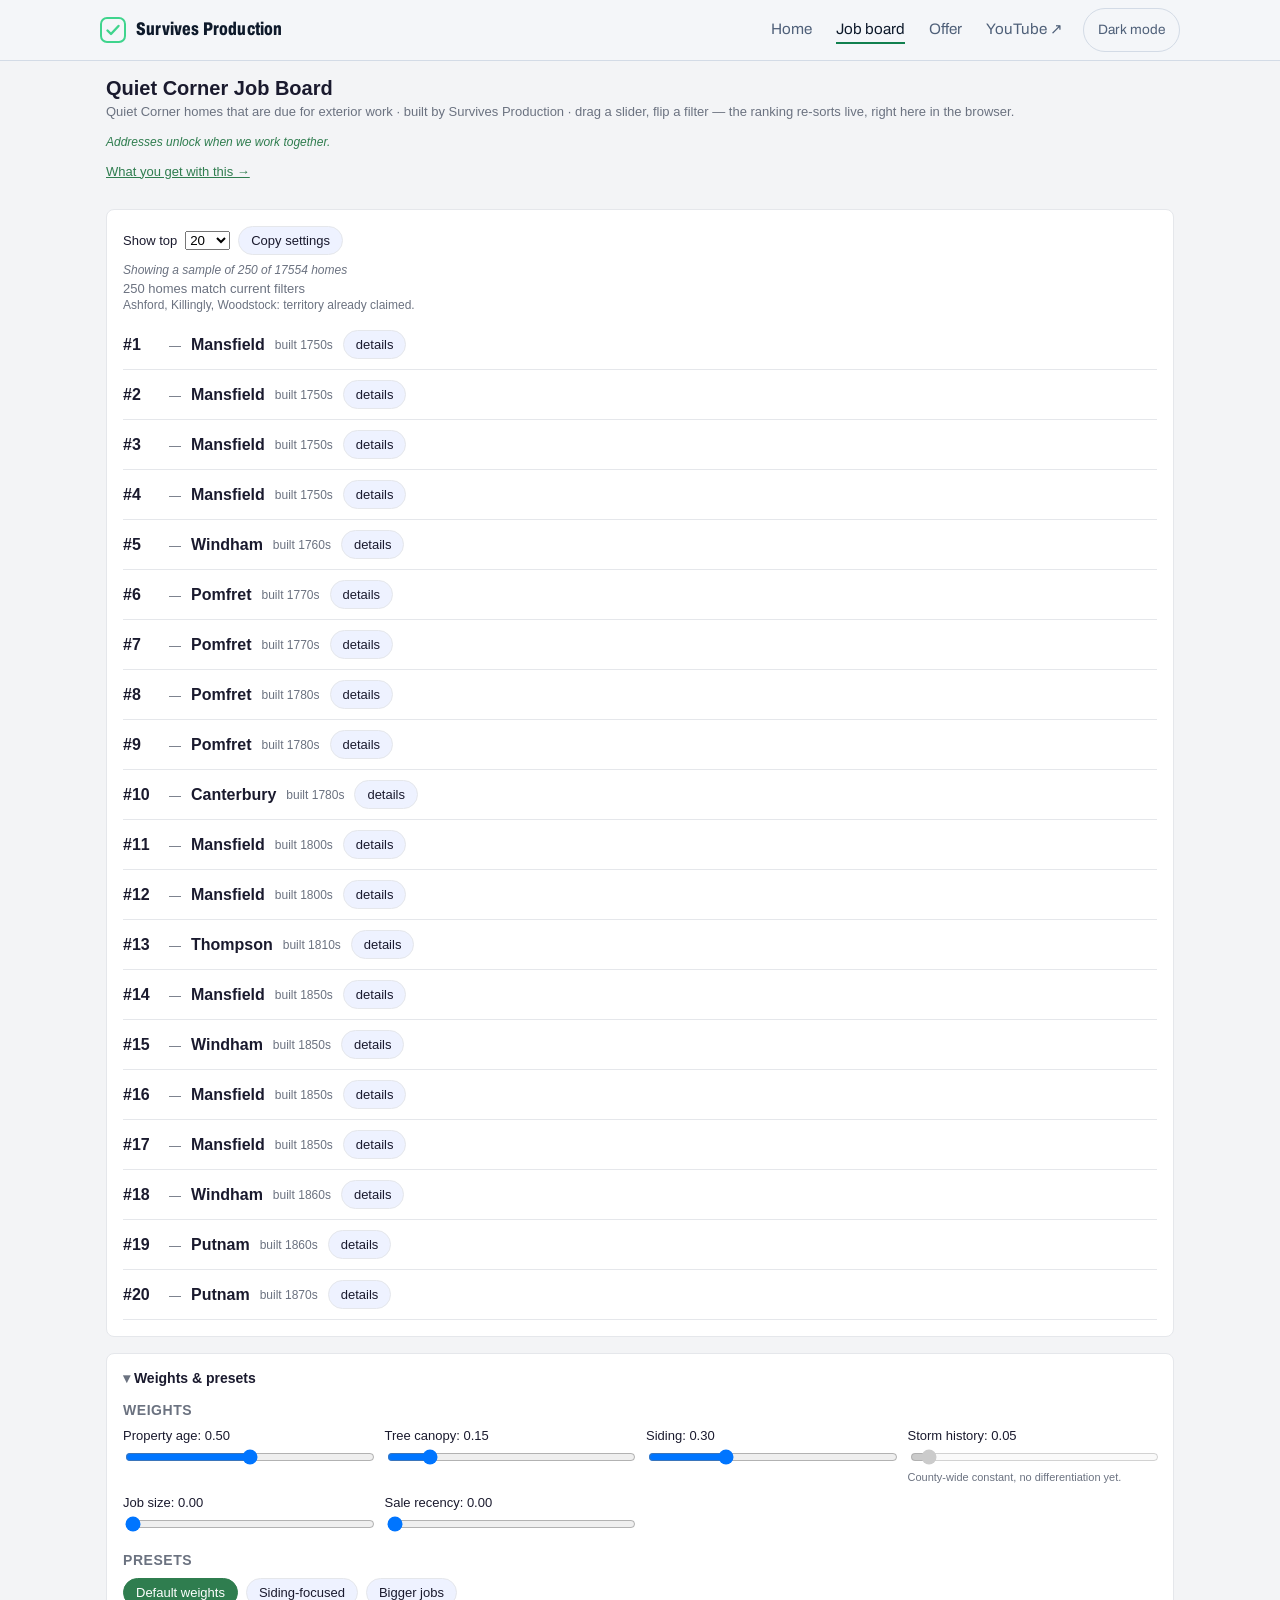
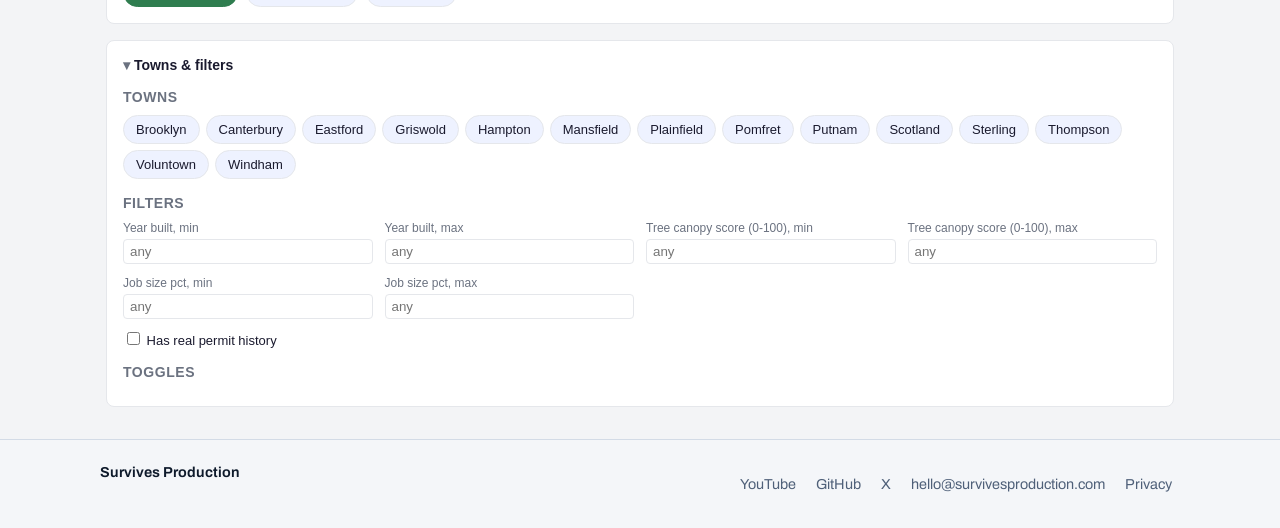
==== commit d6113453: "/jobs: refresh teaser (Hampton load, parcel holds) Data rows from the 2026-11-19 teaser refresh; hel" ====
--- a/jobs/index.html
+++ b/jobs/index.html
@@ -122,10 +122,19 @@
   .lead-built { color: var(--muted); font-size: 12px; }
   .badge { font-size: 11px; background: var(--badge-bg); color: var(--badge-ink); padding: 2px 8px; border-radius: 999px; }
   .lead-row-detail { margin-top: 8px; padding-left: 8px; }
-  .bar-row { display: flex; align-items: center; gap: 8px; margin-bottom: 4px; font-size: 12px; }
-  .bar-label { width: 90px; color: var(--muted); text-transform: capitalize; }
-  .bar-track { flex: 1; height: 8px; background: var(--bar-track); border-radius: 4px; overflow: hidden; }
-  .bar-fill { height: 100%; background: var(--bar-fill); }
+  .bd-head, .bd-row { max-width: 360px; }
+  .bd-head { display: flex; align-items: baseline; gap: 8px; margin-bottom: 4px; }
+  .bd-score { font-size: 18px; font-weight: 700; line-height: 1; color: var(--sp-green, var(--accent)); }
+  .bd-head-text { font-size: 12px; color: var(--muted); }
+  .bd-row { display: flex; align-items: center; gap: 8px; margin-bottom: 3px; font-size: 12px; line-height: 16px; }
+  .bd-label { flex: 0 0 92px; color: var(--ink); }
+  .bd-slot { flex: 0 0 72px; }
+  .bd-track { height: 6px; background: var(--bar-track); border-radius: 3px; overflow: hidden; }
+  .bd-fill { height: 100%; background: var(--sp-green, var(--bar-fill)); }
+  .bd-points { flex: 1 1 auto; min-width: 0; color: var(--ink); white-space: nowrap; font-variant-numeric: tabular-nums; }
+  .bd-note { color: var(--muted); }
+  .bd-constant .bd-label, .bd-constant .bd-same { color: var(--muted); }
+  .bd-same { flex: 1 1 auto; min-width: 0; font-style: italic; }
   .link-row { display: flex; gap: 14px; flex-wrap: wrap; margin-top: 4px; }
   .verify-link { font-size: 12px; color: var(--accent); display: inline-block; }
   .verify-link-none { color: var(--muted); font-style: italic; }
@@ -236,12 +245,12 @@
 </footer>
 <script src="/assets/site.js"></script>
 <script>
-var LEAD_BOARD_DATA = {"metadata":{"as_of_year":2026,"sold_towns":["Killingly","Ashford","Woodstock"],"export_timestamp":"2026-11-11T23:24:19.449870+00:00","weights":{"property_age_threshold_years":20,"property_age_decay_years":30,"canopy_optimal_pct":35.0,"canopy_low_extreme_pct":0.0,"canopy_high_extreme_pct":95.0,"storm_lookback_years":15,"property_weight":0.5,"canopy_weight":0.15,"storm_weight":0.05,"enable_siding_signal":true,"siding_weight":0.3,"permit_class_split":true,"masonry_siding_zero":true,"year_built_placeholder_fallback":true,"spend_bonus":0.03,"alum_vinyl_vinyl_weight":0.75,"alum_vinyl_decay_years":22.0,"fiber_cement_score":0.1,"fiber_cement_decay_years":40.0},"tagline":"Addresses unlock when we work together.","year_built_granularity":"decade","sample_size":250,"population_size":17556,"is_teaser":true,"teaser_brand":"Quiet Corner exterior leads \u00b7 built by Survives Production","town_cap_relaxed":false},"parcels":[{"lead_key":"teaser-00001","town":"Thompson","year_built":1810,"components":{"property":0.9982821240544425,"canopy":1.0,"storm":1.0,"siding":1.0,"jobSize":1.0,"saleRecency":0.2},"lead_score":1.0,"flags":{"permit_data_available":true,"permit_history_short":true}},{"lead_key":"teaser-00002","town":"Mansfield","year_built":1750,"components":{"property":0.9997675107723426,"canopy":1.0,"storm":1.0,"siding":1.0,"jobSize":0.8,"saleRecency":0.5},"lead_score":1.0,"flags":{"permit_data_available":false,"permit_history_short":false}},{"lead_key":"teaser-00003","town":"Pomfret","year_built":1770,"components":{"property":0.9995471728171132,"canopy":1.0,"storm":1.0,"siding":1.0,"jobSize":1.0,"saleRecency":0.0},"lead_score":1.0,"flags":{"permit_data_available":true,"permit_history_short":true}},{"lead_key":"teaser-00004","town":"Pomfret","year_built":1770,"components":{"property":0.9995471728171132,"canopy":1.0,"storm":1.0,"siding":1.0,"jobSize":1.0,"saleRecency":0.4},"lead_score":1.0,"flags":{"permit_data_available":true,"permit_history_short":true}},{"lead_key":"teaser-00005","town":"Pomfret","year_built":1780,"components":{"property":0.9993680287571465,"canopy":1.0,"storm":1.0,"siding":1.0,"jobSize":1.0,"saleRecency":0.5},"lead_score":1.0,"flags":{"permit_data_available":true,"permit_history_short":true}},{"lead_key":"teaser-00006","town":"Pomfret","year_built":1780,"components":{"property":0.9993680287571465,"canopy":1.0,"storm":1.0,"siding":1.0,"jobSize":0.8,"saleRecency":0.6},"lead_score":1.0,"flags":{"permit_data_available":false,"permit_history_short":false}},{"lead_key":"teaser-00007","town":"Mansfield","year_built":1800,"components":{"property":0.9987690880973266,"canopy":1.0,"storm":1.0,"siding":1.0,"jobSize":0.7,"saleRecency":0.5},"lead_score":1.0,"flags":{"permit_data_available":false,"permit_history_short":false}},{"lead_key":"teaser-00008","town":"Mansfield","year_built":1850,"components":{"property":0.9934829491782902,"canopy":1.0,"storm":1.0,"siding":1.0,"jobSize":0.4,"saleRecency":0.5},"lead_score":1.0,"flags":{"permit_data_available":false,"permit_history_short":false}},{"lead_key":"teaser-00009","town":"Windham","year_built":1760,"components":{"property":0.9996755351451827,"canopy":1.0,"storm":1.0,"siding":1.0,"jobSize":0.9,"saleRecency":0.6},"lead_score":1.0,"flags":{"permit_data_available":true,"permit_history_short":true}},{"lead_key":"teaser-00010","town":"Putnam","year_built":1870,"components":{"property":0.9873065182672723,"canopy":1.0,"storm":1.0,"siding":1.0,"jobSize":0.9,"saleRecency":0.5},"lead_score":1.0,"flags":{"permit_data_available":true,"permit_history_short":true}},{"lead_key":"teaser-00011","town":"Mansfield","year_built":1750,"components":{"property":0.9997675107723426,"canopy":1.0,"storm":1.0,"siding":1.0,"jobSize":0.8,"saleRecency":0.5},"lead_score":1.0,"flags":{"permit_data_available":false,"permit_history_short":false}},{"lead_key":"teaser-00012","town":"Mansfield","year_built":1750,"components":{"property":0.9997675107723426,"canopy":1.0,"storm":1.0,"siding":1.0,"jobSize":0.9,"saleRecency":0.5},"lead_score":1.0,"flags":{"permit_data_available":false,"permit_history_short":false}},{"lead_key":"teaser-00013","town":"Mansfield","year_built":1800,"components":{"property":0.9987690880973266,"canopy":1.0,"storm":1.0,"siding":1.0,"jobSize":0.9,"saleRecency":0.5},"lead_score":1.0,"flags":{"permit_data_available":false,"permit_history_short":false}},{"lead_key":"teaser-00014","town":"Canterbury","year_built":1780,"components":{"property":0.9993680287571465,"canopy":1.0,"storm":1.0,"siding":1.0,"jobSize":0.9,"saleRecency":0.9},"lead_score":1.0,"flags":{"permit_data_available":false,"permit_history_short":false}},{"lead_key":"teaser-00015","town":"Windham","year_built":1850,"components":{"property":0.9934829491782902,"canopy":1.0,"storm":1.0,"siding":1.0,"jobSize":0.9,"saleRecency":0.1},"lead_score":1.0,"flags":{"permit_data_available":false,"permit_history_short":false}},{"lead_key":"teaser-00016","town":"Mansfield","year_built":1850,"components":{"property":0.9934829491782902,"canopy":1.0,"storm":1.0,"siding":1.0,"jobSize":0.8,"saleRecency":0.5},"lead_score":1.0,"flags":{"permit_data_available":false,"permit_history_short":false}},{"lead_key":"teaser-00017","town":"Mansfield","year_built":1850,"components":{"property":0.9934829491782902,"canopy":1.0,"storm":1.0,"siding":1.0,"jobSize":0.4,"saleRecency":0.5},"lead_score":1.0,"flags":{"permit_data_available":false,"permit_history_short":false}},{"lead_key":"teaser-00018","town":"Mansfield","year_built":1750,"components":{"property":0.9997675107723426,"canopy":1.0,"storm":1.0,"siding":1.0,"jobSize":0.8,"saleRecency":0.5},"lead_score":1.0,"flags":{"permit_data_available":false,"permit_history_short":false}},{"lead_key":"teaser-00019","town":"Plainfield","year_built":1870,"components":{"property":0.9873065182672723,"canopy":1.0,"storm":1.0,"siding":1.0,"jobSize":0.3,"saleRecency":0.5},"lead_score":1.0,"flags":{"permit_data_available":false,"permit_history_short":false}},{"lead_key":"teaser-00020","town":"Putnam","year_built":1870,"components":{"property":0.9873065182672723,"canopy":1.0,"storm":1.0,"siding":1.0,"jobSize":0.9,"saleRecency":0.5},"lead_score":1.0,"flags":{"permit_data_available":false,"permit_history_short":false}},{"lead_key":"teaser-00021","town":"Plainfield","year_built":1870,"components":{"property":0.9873065182672723,"canopy":1.0,"storm":1.0,"siding":1.0,"jobSize":0.7,"saleRecency":0.5},"lead_score":1.0,"flags":{"permit_data_available":true,"permit_history_short":false}},{"lead_key":"teaser-00022","town":"Windham","year_built":1860,"components":{"property":0.9909047228983042,"canopy":1.0,"storm":1.0,"siding":1.0,"jobSize":0.7,"saleRecency":1.0},"lead_score":1.0,"flags":{"permit_data_available":false,"permit_history_short":false}},{"lead_key":"teaser-00023","town":"Windham","year_built":1880,"components":{"property":0.9822848191762019,"canopy":1.0,"storm":1.0,"siding":1.0,"jobSize":0.9,"saleRecency":0.9},"lead_score":1.0,"flags":{"permit_data_available":true,"permit_history_short":true}},{"lead_key":"teaser-00024","town":"Mansfield","year_built":1870,"components":{"property":0.9873065182672723,"canopy":1.0,"storm":1.0,"siding":1.0,"jobSize":0.9,"saleRecency":0.5},"lead_score":1.0,"flags":{"permit_data_available":false,"permit_history_short":false}},{"lead_key":"teaser-00025","town":"Windham","year_built":1850,"components":{"property":0.9934829491782902,"canopy":0.9,"storm":1.0,"siding":1.0,"jobSize":1.0,"saleRecency":0.1},"lead_score":1.0,"flags":{"permit_data_available":true,"permit_history_short":true}},{"lead_key":"teaser-00026","town":"Sterling","year_built":1890,"components":{"property":0.9752764735296606,"canopy":1.0,"storm":1.0,"siding":1.0,"jobSize":0.4,"saleRecency":0.5},"lead_score":1.0,"flags":{"permit_data_available":false,"permit_history_short":false}},{"lead_key":"teaser-00027","town":"Griswold","year_built":1890,"components":{"property":0.9752764735296606,"canopy":1.0,"storm":1.0,"siding":1.0,"jobSize":0.7,"saleRecency":0.5},"lead_score":1.0,"flags":{"permit_data_available":false,"permit_history_short":false}},{"lead_key":"teaser-00028","town":"Mansfield","year_built":1850,"components":{"property":0.9934829491782902,"canopy":0.9,"storm":1.0,"siding":1.0,"jobSize":1.0,"saleRecency":0.5},"lead_score":1.0,"flags":{"permit_data_available":false,"permit_history_short":false}},{"lead_key":"teaser-00029","town":"Plainfield","year_built":1870,"components":{"property":0.9873065182672723,"canopy":0.9,"storm":1.0,"siding":1.0,"jobSize":0.3,"saleRecency":0.5},"lead_score":1.0,"flags":{"permit_data_available":true,"permit_history_short":false}},{"lead_key":"teaser-00030","town":"Plainfield","year_built":1880,"components":{"property":0.9822848191762019,"canopy":1.0,"storm":1.0,"siding":1.0,"jobSize":0.8,"saleRecency":0.5},"lead_score":1.0,"flags":{"permit_data_available":true,"permit_history_short":false}},{"lead_key":"teaser-00031","town":"Putnam","year_built":1860,"components":{"property":0.9909047228983042,"canopy":1.0,"storm":1.0,"siding":1.0,"jobSize":0.5,"saleRecency":0.5},"lead_score":1.0,"flags":{"permit_data_available":true,"permit_history_short":true}},{"lead_key":"teaser-00032","town":"Windham","year_built":1910,"components":{"property":0.9518451458788036,"canopy":1.0,"storm":1.0,"siding":1.0,"jobSize":0.4,"saleRecency":0.9},"lead_score":1.0,"flags":{"permit_data_available":false,"permit_history_short":false}},{"lead_key":"teaser-00033","town":"Mansfield","year_built":1800,"components":{"property":0.9987690880973266,"canopy":0.9,"storm":1.0,"siding":1.0,"jobSize":0.9,"saleRecency":0.5},"lead_score":1.0,"flags":{"permit_data_available":false,"permit_history_short":false}},{"lead_key":"teaser-00034","town":"Mansfield","year_built":1850,"components":{"property":0.9934829491782902,"canopy":0.9,"storm":1.0,"siding":1.0,"jobSize":0.8,"saleRecency":0.5},"lead_score":1.0,"flags":{"permit_data_available":false,"permit_history_short":false}},{"lead_key":"teaser-00035","town":"Mansfield","year_built":1830,"components":{"property":0.9966540345425288,"canopy":0.9,"storm":1.0,"siding":1.0,"jobSize":0.9,"saleRecency":0.5},"lead_score":1.0,"flags":{"permit_data_available":false,"permit_history_short":false}},{"lead_key":"teaser-00036","town":"Pomfret","year_built":1870,"components":{"property":0.9873065182672723,"canopy":0.9,"storm":1.0,"siding":1.0,"jobSize":1.0,"saleRecency":0.9},"lead_score":1.0,"flags":{"permit_data_available":false,"permit_history_short":false}},{"lead_key":"teaser-00037","town":"Putnam","year_built":1860,"components":{"property":0.9909047228983042,"canopy":0.9,"storm":1.0,"siding":1.0,"jobSize":0.5,"saleRecency":0.5},"lead_score":1.0,"flags":{"permit_data_available":false,"permit_history_short":false}},{"lead_key":"teaser-00038","town":"Mansfield","year_built":1750,"components":{"property":0.9997675107723426,"canopy":0.9,"storm":1.0,"siding":1.0,"jobSize":0.8,"saleRecency":0.5},"lead_score":1.0,"flags":{"permit_data_available":false,"permit_history_short":false}},{"lead_key":"teaser-00039","town":"Mansfield","year_built":1750,"components":{"property":0.9997675107723426,"canopy":0.9,"storm":1.0,"siding":1.0,"jobSize":0.9,"saleRecency":0.5},"lead_score":1.0,"flags":{"permit_data_available":false,"permit_history_short":false}},{"lead_key":"teaser-00040","town":"Mansfield","year_built":1750,"components":{"property":0.9997675107723426,"canopy":0.9,"storm":1.0,"siding":1.0,"jobSize":0.9,"saleRecency":0.5},"lead_score":1.0,"flags":{"permit_data_available":false,"permit_history_short":false}},{"lead_key":"teaser-00041","town":"Putnam","year_built":1890,"components":{"property":0.9752764735296606,"canopy":1.0,"storm":1.0,"siding":1.0,"jobSize":0.6,"saleRecency":0.5},"lead_score":1.0,"flags":{"permit_data_available":false,"permit_history_short":false}},{"lead_key":"teaser-00042","town":"Putnam","year_built":1890,"components":{"property":0.9752764735296606,"canopy":1.0,"storm":1.0,"siding":1.0,"jobSize":1.0,"saleRecency":0.5},"lead_score":1.0,"flags":{"permit_data_available":false,"permit_history_short":false}},{"lead_key":"teaser-00043","town":"Plainfield","year_built":1890,"components":{"property":0.9752764735296606,"canopy":1.0,"storm":1.0,"siding":1.0,"jobSize":0.9,"saleRecency":0.5},"lead_score":1.0,"flags":{"permit_data_available":true,"permit_history_short":false}},{"lead_key":"teaser-00044","town":"Putnam","year_built":1890,"components":{"property":0.9752764735296606,"canopy":1.0,"storm":1.0,"siding":0.9,"jobSize":1.0,"saleRecency":0.5},"lead_score":1.0,"flags":{"permit_data_available":true,"permit_history_short":true}},{"lead_key":"teaser-00045","town":"Putnam","year_built":1870,"components":{"property":0.9873065182672723,"canopy":1.0,"storm":1.0,"siding":0.9,"jobSize":0.7,"saleRecency":0.5},"lead_score":1.0,"flags":{"permit_data_available":true,"permit_history_short":true}},{"lead_key":"teaser-00046","town":"Plainfield","year_built":1850,"components":{"property":0.9934829491782902,"canopy":0.9,"storm":1.0,"siding":1.0,"jobSize":0.7,"saleRecency":0.5},"lead_score":1.0,"flags":{"permit_data_available":true,"permit_history_short":false}},{"lead_key":"teaser-00047","town":"Windham","year_built":1890,"components":{"property":0.9752764735296606,"canopy":0.9,"storm":1.0,"siding":1.0,"jobSize":0.4,"saleRecency":0.9},"lead_score":1.0,"flags":{"permit_data_available":false,"permit_history_short":false}},{"lead_key":"teaser-00048","town":"Plainfield","year_built":1920,"components":{"property":0.9327944872602503,"canopy":1.0,"storm":1.0,"siding":1.0,"jobSize":0.8,"saleRecency":0.5},"lead_score":1.0,"flags":{"permit_data_available":true,"permit_history_short":false}},{"lead_key":"teaser-00049","town":"Putnam","year_built":1890,"components":{"property":0.9752764735296606,"canopy":0.9,"storm":1.0,"siding":1.0,"jobSize":0.7,"saleRecency":0.5},"lead_score":1.0,"flags":{"permit_data_available":true,"permit_history_short":true}},{"lead_key":"teaser-00050","town":"Windham","year_built":1890,"components":{"property":0.9752764735296606,"canopy":0.9,"storm":1.0,"siding":1.0,"jobSize":0.3,"saleRecency":0.8},"lead_score":1.0,"flags":{"permit_data_available":false,"permit_history_short":false}},{"lead_key":"teaser-00051","town":"Mansfield","year_built":1850,"components":{"property":0.9934829491782902,"canopy":0.9,"storm":1.0,"siding":1.0,"jobSize":0.9,"saleRecency":0.5},"lead_score":1.0,"flags":{"permit_data_available":false,"permit_history_short":false}},{"lead_key":"teaser-00052","town":"Windham","year_built":1930,"components":{"property":0.9062071513861237,"canopy":1.0,"storm":1.0,"siding":1.0,"jobSize":0.2,"saleRecency":0.9},"lead_score":1.0,"flags":{"permit_data_available":true,"permit_history_short":true}},{"lead_key":"teaser-00053","town":"Mansfield","year_built":1800,"components":{"property":0.9987690880973266,"canopy":0.8,"storm":1.0,"siding":1.0,"jobSize":0.7,"saleRecency":0.5},"lead_score":1.0,"flags":{"permit_data_available":false,"permit_history_short":false}},{"lead_key":"teaser-00054","town":"Plainfield","year_built":1750,"components":{"property":0.9997675107723426,"canopy":0.8,"storm":1.0,"siding":1.0,"jobSize":0.9,"saleRecency":0.5},"lead_score":1.0,"flags":{"permit_data_available":true,"permit_history_short":false}},{"lead_key":"teaser-00055","town":"Plainfield","year_built":1880,"components":{"property":0.9822848191762019,"canopy":0.9,"storm":1.0,"siding":1.0,"jobSize":0.5,"saleRecency":0.5},"lead_score":1.0,"flags":{"permit_data_available":true,"permit_history_short":false}},{"lead_key":"teaser-00056","town":"Putnam","year_built":1880,"components":{"property":0.9822848191762019,"canopy":0.9,"storm":1.0,"siding":1.0,"jobSize":1.0,"saleRecency":0.5},"lead_score":1.0,"flags":{"permit_data_available":true,"permit_history_short":true}},{"lead_key":"teaser-00057","town":"Plainfield","year_built":1890,"components":{"property":0.9752764735296606,"canopy":0.9,"storm":1.0,"siding":1.0,"jobSize":0.5,"saleRecency":0.5},"lead_score":1.0,"flags":{"permit_data_available":true,"permit_history_short":false}},{"lead_key":"teaser-00058","town":"Windham","year_built":1920,"components":{"property":0.9327944872602503,"canopy":1.0,"storm":1.0,"siding":1.0,"jobSize":0.6,"saleRecency":0.1},"lead_score":1.0,"flags":{"permit_data_available":true,"permit_history_short":true}},{"lead_key":"teaser-00059","town":"Putnam","year_built":1910,"components":{"property":0.9518451458788036,"canopy":1.0,"storm":1.0,"siding":0.9,"jobSize":0.5,"saleRecency":0.5},"lead_score":0.9,"flags":{"permit_data_available":true,"permit_history_short":true}},{"lead_key":"teaser-00060","town":"Windham","year_built":1890,"components":{"property":0.9752764735296606,"canopy":0.9,"storm":1.0,"siding":1.0,"jobSize":0.7,"saleRecency":0.1},"lead_score":1.0,"flags":{"permit_data_available":false,"permit_history_short":false}},{"lead_key":"teaser-00061","town":"Putnam","year_built":1870,"components":{"property":0.9873065182672723,"canopy":0.9,"storm":1.0,"siding":1.0,"jobSize":0.4,"saleRecency":0.5},"lead_score":1.0,"flags":{"permit_data_available":false,"permit_history_short":false}},{"lead_key":"teaser-00062","town":"Windham","year_built":1880,"components":{"property":0.9822848191762019,"canopy":0.8,"storm":1.0,"siding":1.0,"jobSize":0.4,"saleRecency":0.2},"lead_score":1.0,"flags":{"permit_data_available":false,"permit_history_short":false}},{"lead_key":"teaser-00063","town":"Windham","year_built":1890,"components":{"property":0.9752764735296606,"canopy":0.8,"storm":1.0,"siding":1.0,"jobSize":0.9,"saleRecency":0.5},"lead_score":1.0,"flags":{"permit_data_available":true,"permit_history_short":true}},{"lead_key":"teaser-00064","town":"Plainfield","year_built":1900,"components":{"property":0.9654955392660495,"canopy":0.9,"storm":1.0,"siding":1.0,"jobSize":0.2,"saleRecency":0.5},"lead_score":1.0,"flags":{"permit_data_available":true,"permit_history_short":false}},{"lead_key":"teaser-00065","town":"Windham","year_built":1920,"components":{"property":0.9327944872602503,"canopy":1.0,"storm":1.0,"siding":1.0,"jobSize":0.5,"saleRecency":0.8},"lead_score":1.0,"flags":{"permit_data_available":false,"permit_history_short":false}},{"lead_key":"teaser-00066","town":"Windham","year_built":1920,"components":{"property":0.9327944872602503,"canopy":1.0,"storm":1.0,"siding":1.0,"jobSize":0.1,"saleRecency":0.9},"lead_score":1.0,"flags":{"permit_data_available":false,"permit_history_short":false}},{"lead_key":"teaser-00067","town":"Griswold","year_built":1920,"components":{"property":0.9327944872602503,"canopy":1.0,"storm":1.0,"siding":1.0,"jobSize":0.8,"saleRecency":0.5},"lead_score":1.0,"flags":{"permit_data_available":false,"permit_history_short":false}},{"lead_key":"teaser-00068","town":"Mansfield","year_built":1910,"components":{"property":0.9518451458788036,"canopy":1.0,"storm":1.0,"siding":1.0,"jobSize":0.4,"saleRecency":0.5},"lead_score":1.0,"flags":{"permit_data_available":false,"permit_history_short":false}},{"lead_key":"teaser-00069","town":"Windham","year_built":1890,"components":{"property":0.9752764735296606,"canopy":0.9,"storm":1.0,"siding":1.0,"jobSize":0.8,"saleRecency":0.4},"lead_score":1.0,"flags":{"permit_data_available":false,"permit_history_short":false}},{"lead_key":"teaser-00070","town":"Mansfield","year_built":1830,"components":{"property":0.9966540345425288,"canopy":0.8,"storm":1.0,"siding":1.0,"jobSize":0.9,"saleRecency":0.5},"lead_score":1.0,"flags":{"permit_data_available":false,"permit_history_short":false}},{"lead_key":"teaser-00071","town":"Windham","year_built":1900,"components":{"property":0.9654955392660495,"canopy":0.9,"storm":1.0,"siding":1.0,"jobSize":0.6,"saleRecency":0.2},"lead_score":1.0,"flags":{"permit_data_available":false,"permit_history_short":false}},{"lead_key":"teaser-00072","town":"Griswold","year_built":1920,"components":{"property":0.9327944872602503,"canopy":1.0,"storm":1.0,"siding":1.0,"jobSize":0.8,"saleRecency":0.5},"lead_score":1.0,"flags":{"permit_data_available":false,"permit_history_short":false}},{"lead_key":"teaser-00073","town":"Putnam","year_built":1860,"components":{"property":0.9909047228983042,"canopy":0.7,"storm":1.0,"siding":1.0,"jobSize":0.9,"saleRecency":0.5},"lead_score":1.0,"flags":{"permit_data_available":true,"permit_history_short":true}},{"lead_key":"teaser-00074","town":"Putnam","year_built":1890,"components":{"property":0.9752764735296606,"canopy":0.8,"storm":1.0,"siding":1.0,"jobSize":0.8,"saleRecency":0.5},"lead_score":1.0,"flags":{"permit_data_available":false,"permit_history_short":false}},{"lead_key":"teaser-00075","town":"Putnam","year_built":1880,"components":{"property":0.9822848191762019,"canopy":0.9,"storm":1.0,"siding":1.0,"jobSize":0.4,"saleRecency":0.5},"lead_score":1.0,"flags":{"permit_data_available":true,"permit_history_short":true}},{"lead_key":"teaser-00076","town":"Griswold","year_built":1930,"components":{"property":0.9062071513861237,"canopy":1.0,"storm":1.0,"siding":1.0,"jobSize":0.2,"saleRecency":0.5},"lead_score":1.0,"flags":{"permit_data_available":false,"permit_history_short":false}},{"lead_key":"teaser-00077","town":"Mansfield","year_built":1920,"components":{"property":0.9327944872602503,"canopy":1.0,"storm":1.0,"siding":1.0,"jobSize":0.2,"saleRecency":0.5},"lead_score":1.0,"flags":{"permit_data_available":false,"permit_history_short":false}},{"lead_key":"teaser-00078","town":"Putnam","year_built":1900,"components":{"property":0.9654955392660495,"canopy":0.9,"storm":1.0,"siding":1.0,"jobSize":1.0,"saleRecency":0.5},"lead_score":1.0,"flags":{"permit_data_available":false,"permit_history_short":false}},{"lead_key":"teaser-00079","town":"Putnam","year_built":1860,"components":{"property":0.9909047228983042,"canopy":0.8,"storm":1.0,"siding":1.0,"jobSize":0.6,"saleRecency":0.5},"lead_score":1.0,"flags":{"permit_data_available":false,"permit_history_short":false}},{"lead_key":"teaser-00080","town":"Griswold","year_built":1930,"components":{"property":0.9062071513861237,"canopy":1.0,"storm":1.0,"siding":1.0,"jobSize":0.9,"saleRecency":0.5},"lead_score":1.0,"flags":{"permit_data_available":false,"permit_history_short":false}},{"lead_key":"teaser-00081","town":"Windham","year_built":1920,"components":{"property":0.9327944872602503,"canopy":1.0,"storm":1.0,"siding":1.0,"jobSize":0.2,"saleRecency":0.7},"lead_score":1.0,"flags":{"permit_data_available":false,"permit_history_short":false}},{"lead_key":"teaser-00082","town":"Windham","year_built":1900,"components":{"property":0.9654955392660495,"canopy":0.8,"storm":1.0,"siding":1.0,"jobSize":0.6,"saleRecency":0.0},"lead_score":1.0,"flags":{"permit_data_available":true,"permit_history_short":true}},{"lead_key":"teaser-00083","town":"Putnam","year_built":1860,"components":{"property":0.9909047228983042,"canopy":0.8,"storm":1.0,"siding":1.0,"jobSize":0.8,"saleRecency":0.5},"lead_score":1.0,"flags":{"permit_data_available":false,"permit_history_short":false}},{"lead_key":"teaser-00084","town":"Windham","year_built":1890,"components":{"property":0.9752764735296606,"canopy":0.8,"storm":1.0,"siding":1.0,"jobSize":0.8,"saleRecency":0.3},"lead_score":1.0,"flags":{"permit_data_available":false,"permit_history_short":false}},{"lead_key":"teaser-00085","town":"Mansfield","year_built":1830,"components":{"property":0.9966540345425288,"canopy":0.8,"storm":1.0,"siding":1.0,"jobSize":0.9,"saleRecency":0.5},"lead_score":1.0,"flags":{"permit_data_available":false,"permit_history_short":false}},{"lead_key":"teaser-00086","town":"Griswold","year_built":1890,"components":{"property":0.9752764735296606,"canopy":0.8,"storm":1.0,"siding":1.0,"jobSize":0.9,"saleRecency":0.5},"lead_score":1.0,"flags":{"permit_data_available":false,"permit_history_short":false}},{"lead_key":"teaser-00087","town":"Griswold","year_built":1920,"components":{"property":0.9327944872602503,"canopy":1.0,"storm":1.0,"siding":1.0,"jobSize":0.7,"saleRecency":0.5},"lead_score":1.0,"flags":{"permit_data_available":false,"permit_history_short":false}},{"lead_key":"teaser-00088","town":"Plainfield","year_built":1860,"components":{"property":0.9909047228983042,"canopy":0.8,"storm":1.0,"siding":1.0,"jobSize":1.0,"saleRecency":0.5},"lead_score":1.0,"flags":{"permit_data_available":true,"permit_history_short":false}},{"lead_key":"teaser-00089","town":"Plainfield","year_built":1920,"components":{"property":0.9327944872602503,"canopy":1.0,"storm":1.0,"siding":1.0,"jobSize":0.4,"saleRecency":0.5},"lead_score":1.0,"flags":{"permit_data_available":false,"permit_history_short":false}},{"lead_key":"teaser-00090","town":"Putnam","year_built":1880,"components":{"property":0.9822848191762019,"canopy":0.8,"storm":1.0,"siding":1.0,"jobSize":0.5,"saleRecency":0.5},"lead_score":1.0,"flags":{"permit_data_available":true,"permit_history_short":true}},{"lead_key":"teaser-00091","town":"Plainfield","year_built":1870,"components":{"property":0.9873065182672723,"canopy":0.8,"storm":1.0,"siding":1.0,"jobSize":0.7,"saleRecency":0.5},"lead_score":1.0,"flags":{"permit_data_available":true,"permit_history_short":false}},{"lead_key":"teaser-00092","town":"Pomfret","year_built":1780,"components":{"property":0.9993680287571465,"canopy":0.7,"storm":1.0,"siding":1.0,"jobSize":0.8,"saleRecency":0.4},"lead_score":1.0,"flags":{"permit_data_available":true,"permit_history_short":true}},{"lead_key":"teaser-00093","town":"Griswold","year_built":1920,"components":{"property":0.9327944872602503,"canopy":1.0,"storm":1.0,"siding":1.0,"jobSize":0.7,"saleRecency":0.5},"lead_score":1.0,"flags":{"permit_data_available":false,"permit_history_short":false}},{"lead_key":"teaser-00094","town":"Griswold","year_built":1920,"components":{"property":0.9327944872602503,"canopy":1.0,"storm":1.0,"siding":1.0,"jobSize":0.6,"saleRecency":0.5},"lead_score":1.0,"flags":{"permit_data_available":false,"permit_history_short":false}},{"lead_key":"teaser-00095","town":"Windham","year_built":1760,"components":{"property":0.9996755351451827,"canopy":0.7,"storm":1.0,"siding":1.0,"jobSize":0.9,"saleRecency":0.6},"lead_score":1.0,"flags":{"permit_data_available":false,"permit_history_short":false}},{"lead_key":"teaser-00096","town":"Brooklyn","year_built":1870,"components":{"property":0.9873065182672723,"canopy":0.7,"storm":1.0,"siding":0.9,"jobSize":1.0,"saleRecency":0.2},"lead_score":0.9,"flags":{"permit_data_available":true,"permit_history_short":true}},{"lead_key":"teaser-00097","town":"Plainfield","year_built":1900,"components":{"property":0.9654955392660495,"canopy":0.8,"storm":1.0,"siding":1.0,"jobSize":0.8,"saleRecency":0.5},"lead_score":1.0,"flags":{"permit_data_available":true,"permit_history_short":false}},{"lead_key":"teaser-00098","town":"Plainfield","year_built":1920,"components":{"property":0.9327944872602503,"canopy":1.0,"storm":1.0,"siding":1.0,"jobSize":0.3,"saleRecency":0.5},"lead_score":1.0,"flags":{"permit_data_available":true,"permit_history_short":false}},{"lead_key":"teaser-00099","town":"Griswold","year_built":1930,"components":{"property":0.9062071513861237,"canopy":1.0,"storm":1.0,"siding":1.0,"jobSize":0.6,"saleRecency":0.5},"lead_score":1.0,"flags":{"permit_data_available":false,"permit_history_short":false}},{"lead_key":"teaser-00100","town":"Sterling","year_built":1900,"components":{"property":0.9654955392660495,"canopy":0.8,"storm":1.0,"siding":1.0,"jobSize":0.3,"saleRecency":0.5},"lead_score":1.0,"flags":{"permit_data_available":false,"permit_history_short":false}},{"lead_key":"teaser-00101","town":"Plainfield","year_built":1910,"components":{"property":0.9518451458788036,"canopy":0.7,"storm":1.0,"siding":0.9,"jobSize":0.3,"saleRecency":0.5},"lead_score":0.9,"flags":{"permit_data_available":true,"permit_history_short":false}},{"lead_key":"teaser-00102","town":"Voluntown","year_built":1860,"components":{"property":0.9909047228983042,"canopy":0.7,"storm":1.0,"siding":1.0,"jobSize":0.5,"saleRecency":0.5},"lead_score":1.0,"flags":{"permit_data_available":false,"permit_history_short":true}},{"lead_key":"teaser-00103","town":"Voluntown","year_built":1930,"components":{"property":0.9062071513861237,"canopy":1.0,"storm":1.0,"siding":1.0,"jobSize":0.6,"saleRecency":0.5},"lead_score":1.0,"flags":{"permit_data_available":true,"permit_history_short":true}},{"lead_key":"teaser-00104","town":"Griswold","year_built":1920,"components":{"property":0.9327944872602503,"canopy":0.9,"storm":1.0,"siding":1.0,"jobSize":0.7,"saleRecency":0.5},"lead_score":1.0,"flags":{"permit_data_available":false,"permit_history_short":false}},{"lead_key":"teaser-00105","town":"Voluntown","year_built":1930,"components":{"property":0.9062071513861237,"canopy":1.0,"storm":1.0,"siding":1.0,"jobSize":0.6,"saleRecency":0.5},"lead_score":1.0,"flags":{"permit_data_available":true,"permit_history_short":true}},{"lead_key":"teaser-00106","town":"Griswold","year_built":1930,"components":{"property":0.9062071513861237,"canopy":1.0,"storm":1.0,"siding":1.0,"jobSize":0.6,"saleRecency":0.5},"lead_score":1.0,"flags":{"permit_data_available":false,"permit_history_short":false}},{"lead_key":"teaser-00107","town":"Voluntown","year_built":1930,"components":{"property":0.9062071513861237,"canopy":0.9,"storm":1.0,"siding":1.0,"jobSize":0.0,"saleRecency":0.5},"lead_score":0.9,"flags":{"permit_data_available":true,"permit_history_short":true}},{"lead_key":"teaser-00108","town":"Griswold","year_built":1930,"components":{"property":0.9062071513861237,"canopy":1.0,"storm":1.0,"siding":1.0,"jobSize":0.4,"saleRecency":0.5},"lead_score":1.0,"flags":{"permit_data_available":false,"permit_history_short":false}},{"lead_key":"teaser-00109","town":"Griswold","year_built":1940,"components":{"property":0.8691015350902557,"canopy":1.0,"storm":1.0,"siding":1.0,"jobSize":0.3,"saleRecency":0.5},"lead_score":0.9,"flags":{"permit_data_available":false,"permit_history_short":false}},{"lead_key":"teaser-00110","town":"Eastford","year_built":1930,"components":{"property":0.9062071513861237,"canopy":1.0,"storm":1.0,"siding":1.0,"jobSize":0.9,"saleRecency":0.5},"lead_score":1.0,"flags":{"permit_data_available":false,"permit_history_short":false}},{"lead_key":"teaser-00111","town":"Griswold","year_built":1930,"components":{"property":0.9062071513861237,"canopy":1.0,"storm":1.0,"siding":1.0,"jobSize":0.5,"saleRecency":0.5},"lead_score":1.0,"flags":{"permit_data_available":false,"permit_history_short":false}},{"lead_key":"teaser-00112","town":"Voluntown","year_built":1930,"components":{"property":0.9062071513861237,"canopy":0.9,"storm":1.0,"siding":1.0,"jobSize":0.6,"saleRecency":0.5},"lead_score":0.9,"flags":{"permit_data_available":false,"permit_history_short":true}},{"lead_key":"teaser-00113","town":"Griswold","year_built":1930,"components":{"property":0.9062071513861237,"canopy":1.0,"storm":1.0,"siding":1.0,"jobSize":0.3,"saleRecency":0.5},"lead_score":1.0,"flags":{"permit_data_available":false,"permit_history_short":false}},{"lead_key":"teaser-00114","town":"Griswold","year_built":1940,"components":{"property":0.8691015350902557,"canopy":1.0,"storm":1.0,"siding":1.0,"jobSize":0.4,"saleRecency":0.5},"lead_score":0.9,"flags":{"permit_data_available":false,"permit_history_short":false}},{"lead_key":"teaser-00115","town":"Voluntown","year_built":1930,"components":{"property":0.9062071513861237,"canopy":1.0,"storm":1.0,"siding":1.0,"jobSize":0.7,"saleRecency":0.5},"lead_score":1.0,"flags":{"permit_data_available":true,"permit_history_short":true}},{"lead_key":"teaser-00116","town":"Voluntown","year_built":1870,"components":{"property":0.9873065182672723,"canopy":0.6,"storm":1.0,"siding":1.0,"jobSize":0.5,"saleRecency":0.5},"lead_score":0.9,"flags":{"permit_data_available":false,"permit_history_short":true}},{"lead_key":"teaser-00117","town":"Scotland","year_built":1950,"components":{"property":0.8173164759472653,"canopy":1.0,"storm":1.0,"siding":1.0,"jobSize":0.1,"saleRecency":0.5},"lead_score":0.9,"flags":{"permit_data_available":false,"permit_history_short":false}},{"lead_key":"teaser-00118","town":"Voluntown","year_built":1950,"components":{"property":0.8173164759472653,"canopy":1.0,"storm":1.0,"siding":1.0,"jobSize":0.4,"saleRecency":0.5},"lead_score":0.9,"flags":{"permit_data_available":true,"permit_history_short":true}},{"lead_key":"teaser-00119","town":"Voluntown","year_built":1950,"components":{"property":0.8173164759472653,"canopy":1.0,"storm":1.0,"siding":1.0,"jobSize":0.4,"saleRecency":0.5},"lead_score":0.9,"flags":{"permit_data_available":false,"permit_history_short":true}},{"lead_key":"teaser-00120","town":"Voluntown","year_built":1950,"components":{"property":0.8173164759472653,"canopy":1.0,"storm":1.0,"siding":1.0,"jobSize":0.6,"saleRecency":0.5},"lead_score":0.9,"flags":{"permit_data_available":true,"permit_history_short":true}},{"lead_key":"teaser-00121","town":"Pomfret","year_built":1870,"components":{"property":0.9873065182672723,"canopy":0.4,"storm":1.0,"siding":1.0,"jobSize":1.0,"saleRecency":0.1},"lead_score":0.9,"flags":{"permit_data_available":false,"permit_history_short":false}},{"lead_key":"teaser-00122","town":"Voluntown","year_built":1860,"components":{"property":0.9909047228983042,"canopy":0.4,"storm":1.0,"siding":1.0,"jobSize":0.5,"saleRecency":0.5},"lead_score":0.9,"flags":{"permit_data_available":false,"permit_history_short":true}},{"lead_key":"teaser-00123","town":"Voluntown","year_built":1950,"components":{"property":0.8173164759472653,"canopy":1.0,"storm":1.0,"siding":1.0,"jobSize":0.3,"saleRecency":0.5},"lead_score":0.9,"flags":{"permit_data_available":false,"permit_history_short":true}},{"lead_key":"teaser-00124","town":"Brooklyn","year_built":1780,"components":{"property":0.9993680287571465,"canopy":0.4,"storm":1.0,"siding":1.0,"jobSize":1.0,"saleRecency":0.3},"lead_score":0.9,"flags":{"permit_data_available":false,"permit_history_short":false}},{"lead_key":"teaser-00125","town":"Voluntown","year_built":1950,"components":{"property":0.8173164759472653,"canopy":1.0,"storm":1.0,"siding":0.9,"jobSize":0.1,"saleRecency":0.5},"lead_score":0.9,"flags":{"permit_data_available":true,"permit_history_short":true}},{"lead_key":"teaser-00126","town":"Sterling","year_built":1950,"components":{"property":0.8173164759472653,"canopy":1.0,"storm":1.0,"siding":0.9,"jobSize":0.7,"saleRecency":0.5},"lead_score":0.9,"flags":{"permit_data_available":false,"permit_history_short":false}},{"lead_key":"teaser-00127","town":"Brooklyn","year_built":1880,"components":{"property":0.9822848191762019,"canopy":0.2,"storm":1.0,"siding":1.0,"jobSize":0.8,"saleRecency":0.5},"lead_score":0.9,"flags":{"permit_data_available":true,"permit_history_short":true}},{"lead_key":"teaser-00128","town":"Voluntown","year_built":1930,"components":{"property":0.9062071513861237,"canopy":0.6,"storm":1.0,"siding":1.0,"jobSize":0.6,"saleRecency":0.5},"lead_score":0.9,"flags":{"permit_data_available":false,"permit_history_short":true}},{"lead_key":"teaser-00129","town":"Thompson","year_built":1920,"components":{"property":0.9327944872602503,"canopy":0.5,"storm":1.0,"siding":1.0,"jobSize":0.2,"saleRecency":0.1},"lead_score":0.9,"flags":{"permit_data_available":false,"permit_history_short":false}},{"lead_key":"teaser-00130","town":"Voluntown","year_built":1950,"components":{"property":0.8173164759472653,"canopy":1.0,"storm":1.0,"siding":0.9,"jobSize":0.2,"saleRecency":0.5},"lead_score":0.9,"flags":{"permit_data_available":true,"permit_history_short":true}},{"lead_key":"teaser-00131","town":"Sterling","year_built":1950,"components":{"property":0.8173164759472653,"canopy":1.0,"storm":1.0,"siding":0.9,"jobSize":0.0,"saleRecency":0.5},"lead_score":0.9,"flags":{"permit_data_available":true,"permit_history_short":true}},{"lead_key":"teaser-00132","town":"Sterling","year_built":1950,"components":{"property":0.8173164759472653,"canopy":1.0,"storm":1.0,"siding":0.9,"jobSize":0.7,"saleRecency":0.5},"lead_score":0.9,"flags":{"permit_data_available":false,"permit_history_short":false}},{"lead_key":"teaser-00133","town":"Brooklyn","year_built":1920,"components":{"property":0.9327944872602503,"canopy":0.4,"storm":1.0,"siding":1.0,"jobSize":0.7,"saleRecency":0.6},"lead_score":0.9,"flags":{"permit_data_available":true,"permit_history_short":true}},{"lead_key":"teaser-00134","town":"Voluntown","year_built":1950,"components":{"property":0.8173164759472653,"canopy":0.9,"storm":1.0,"siding":1.0,"jobSize":0.8,"saleRecency":0.5},"lead_score":0.9,"flags":{"permit_data_available":false,"permit_history_short":true}},{"lead_key":"teaser-00135","town":"Sterling","year_built":1950,"components":{"property":0.8173164759472653,"canopy":0.9,"storm":1.0,"siding":0.9,"jobSize":0.5,"saleRecency":0.5},"lead_score":0.9,"flags":{"permit_data_available":false,"permit_history_short":false}},{"lead_key":"teaser-00136","town":"Sterling","year_built":1950,"components":{"property":0.8173164759472653,"canopy":0.9,"storm":1.0,"siding":1.0,"jobSize":0.7,"saleRecency":0.5},"lead_score":0.9,"flags":{"permit_data_available":false,"permit_history_short":false}},{"lead_key":"teaser-00137","town":"Voluntown","year_built":1950,"components":{"property":0.8173164759472653,"canopy":1.0,"storm":1.0,"siding":0.9,"jobSize":0.8,"saleRecency":0.5},"lead_score":0.9,"flags":{"permit_data_available":true,"permit_history_short":true}},{"lead_key":"teaser-00138","town":"Eastford","year_built":1950,"components":{"property":0.8173164759472653,"canopy":1.0,"storm":1.0,"siding":0.9,"jobSize":0.6,"saleRecency":0.5},"lead_score":0.9,"flags":{"permit_data_available":false,"permit_history_short":false}},{"lead_key":"teaser-00139","town":"Pomfret","year_built":1960,"components":{"property":0.74504460397349,"canopy":0.9,"storm":1.0,"siding":0.9,"jobSize":0.9,"saleRecency":0.8},"lead_score":0.8,"flags":{"permit_data_available":true,"permit_history_short":true}},{"lead_key":"teaser-00140","town":"Scotland","year_built":1950,"components":{"property":0.8173164759472653,"canopy":1.0,"storm":1.0,"siding":0.9,"jobSize":0.6,"saleRecency":0.5},"lead_score":0.9,"flags":{"permit_data_available":false,"permit_history_short":false}},{"lead_key":"teaser-00141","town":"Pomfret","year_built":1950,"components":{"property":0.8173164759472653,"canopy":1.0,"storm":1.0,"siding":1.0,"jobSize":0.3,"saleRecency":0.4},"lead_score":0.9,"flags":{"permit_data_available":false,"permit_history_short":false}},{"lead_key":"teaser-00142","town":"Brooklyn","year_built":1930,"components":{"property":0.9062071513861237,"canopy":0.5,"storm":1.0,"siding":1.0,"jobSize":0.2,"saleRecency":1.0},"lead_score":0.9,"flags":{"permit_data_available":false,"permit_history_short":false}},{"lead_key":"teaser-00143","town":"Pomfret","year_built":1920,"components":{"property":0.9327944872602503,"canopy":0.4,"storm":1.0,"siding":1.0,"jobSize":0.8,"saleRecency":0.3},"lead_score":0.9,"flags":{"permit_data_available":true,"permit_history_short":true}},{"lead_key":"teaser-00144","town":"Eastford","year_built":1950,"components":{"property":0.8173164759472653,"canopy":1.0,"storm":1.0,"siding":0.9,"jobSize":0.6,"saleRecency":0.5},"lead_score":0.9,"flags":{"permit_data_available":false,"permit_history_short":false}},{"lead_key":"teaser-00145","town":"Brooklyn","year_built":1950,"components":{"property":0.8173164759472653,"canopy":1.0,"storm":1.0,"siding":0.9,"jobSize":0.8,"saleRecency":0.4},"lead_score":0.9,"flags":{"permit_data_available":false,"permit_history_short":false}},{"lead_key":"teaser-00146","town":"Sterling","year_built":1960,"components":{"property":0.74504460397349,"canopy":1.0,"storm":1.0,"siding":0.9,"jobSize":0.6,"saleRecency":0.5},"lead_score":0.8,"flags":{"permit_data_available":true,"permit_history_short":true}},{"lead_key":"teaser-00147","town":"Sterling","year_built":1960,"components":{"property":0.74504460397349,"canopy":1.0,"storm":1.0,"siding":0.9,"jobSize":0.6,"saleRecency":0.5},"lead_score":0.8,"flags":{"permit_data_available":false,"permit_history_short":false}},{"lead_key":"teaser-00148","town":"Scotland","year_built":1950,"components":{"property":0.8173164759472653,"canopy":0.8,"storm":1.0,"siding":0.9,"jobSize":0.1,"saleRecency":0.5},"lead_score":0.8,"flags":{"permit_data_available":false,"permit_history_short":false}},{"lead_key":"teaser-00149","town":"Scotland","year_built":1960,"components":{"property":0.74504460397349,"canopy":1.0,"storm":1.0,"siding":0.9,"jobSize":0.7,"saleRecency":0.5},"lead_score":0.8,"flags":{"permit_data_available":false,"permit_history_short":false}},{"lead_key":"teaser-00150","town":"Eastford","year_built":1950,"components":{"property":0.8173164759472653,"canopy":0.8,"storm":1.0,"siding":1.0,"jobSize":0.0,"saleRecency":0.5},"lead_score":0.9,"flags":{"permit_data_available":false,"permit_history_short":false}},{"lead_key":"teaser-00151","town":"Sterling","year_built":1960,"components":{"property":0.74504460397349,"canopy":1.0,"storm":1.0,"siding":1.0,"jobSize":0.1,"saleRecency":0.5},"lead_score":0.9,"flags":{"permit_data_available":true,"permit_history_short":true}},{"lead_key":"teaser-00152","town":"Pomfret","year_built":1950,"components":{"property":0.8173164759472653,"canopy":0.9,"storm":1.0,"siding":1.0,"jobSize":0.6,"saleRecency":0.0},"lead_score":0.9,"flags":{"permit_data_available":true,"permit_history_short":true}},{"lead_key":"teaser-00153","town":"Sterling","year_built":1950,"components":{"property":0.8173164759472653,"canopy":0.9,"storm":1.0,"siding":0.9,"jobSize":0.3,"saleRecency":0.5},"lead_score":0.9,"flags":{"permit_data_available":false,"permit_history_short":false}},{"lead_key":"teaser-00154","town":"Sterling","year_built":1950,"components":{"property":0.8173164759472653,"canopy":0.9,"storm":1.0,"siding":0.9,"jobSize":0.3,"saleRecency":0.5},"lead_score":0.9,"flags":{"permit_data_available":false,"permit_history_short":false}},{"lead_key":"teaser-00155","town":"Thompson","year_built":1800,"components":{"property":0.9987690880973266,"canopy":0.1,"storm":1.0,"siding":1.0,"jobSize":0.9,"saleRecency":0.3},"lead_score":0.9,"flags":{"permit_data_available":false,"permit_history_short":false}},{"lead_key":"teaser-00156","town":"Sterling","year_built":1960,"components":{"property":0.74504460397349,"canopy":1.0,"storm":1.0,"siding":0.9,"jobSize":0.4,"saleRecency":0.5},"lead_score":0.8,"flags":{"permit_data_available":true,"permit_history_short":true}},{"lead_key":"teaser-00157","town":"Eastford","year_built":1960,"components":{"property":0.74504460397349,"canopy":1.0,"storm":1.0,"siding":0.9,"jobSize":0.5,"saleRecency":0.5},"lead_score":0.8,"flags":{"permit_data_available":false,"permit_history_short":false}},{"lead_key":"teaser-00158","town":"Eastford","year_built":1950,"components":{"property":0.8173164759472653,"canopy":0.7,"storm":1.0,"siding":0.9,"jobSize":0.6,"saleRecency":0.5},"lead_score":0.8,"flags":{"permit_data_available":false,"permit_history_short":false}},{"lead_key":"teaser-00159","town":"Pomfret","year_built":1950,"components":{"property":0.8173164759472653,"canopy":0.7,"storm":1.0,"siding":1.0,"jobSize":0.1,"saleRecency":0.9},"lead_score":0.9,"flags":{"permit_data_available":true,"permit_history_short":true}},{"lead_key":"teaser-00160","town":"Eastford","year_built":1960,"components":{"property":0.74504460397349,"canopy":1.0,"storm":1.0,"siding":0.9,"jobSize":0.0,"saleRecency":0.5},"lead_score":0.8,"flags":{"permit_data_available":false,"permit_history_short":false}},{"lead_key":"teaser-00161","town":"Sterling","year_built":1960,"components":{"property":0.74504460397349,"canopy":0.9,"storm":1.0,"siding":0.9,"jobSize":0.4,"saleRecency":0.5},"lead_score":0.8,"flags":{"permit_data_available":false,"permit_history_short":false}},{"lead_key":"teaser-00162","town":"Pomfret","year_built":1910,"components":{"property":0.9518451458788036,"canopy":0.2,"storm":1.0,"siding":1.0,"jobSize":1.0,"saleRecency":0.1},"lead_score":0.9,"flags":{"permit_data_available":true,"permit_history_short":true}},{"lead_key":"teaser-00163","town":"Pomfret","year_built":1950,"components":{"property":0.8173164759472653,"canopy":0.6,"storm":1.0,"siding":1.0,"jobSize":0.5,"saleRecency":0.0},"lead_score":0.8,"flags":{"permit_data_available":true,"permit_history_short":true}},{"lead_key":"teaser-00164","town":"Sterling","year_built":1960,"components":{"property":0.74504460397349,"canopy":0.9,"storm":1.0,"siding":0.9,"jobSize":0.5,"saleRecency":0.5},"lead_score":0.8,"flags":{"permit_data_available":false,"permit_history_short":false}},{"lead_key":"teaser-00165","town":"Pomfret","year_built":1890,"components":{"property":0.9752764735296606,"canopy":0.1,"storm":1.0,"siding":1.0,"jobSize":0.9,"saleRecency":0.0},"lead_score":0.9,"flags":{"permit_data_available":false,"permit_history_short":false}},{"lead_key":"teaser-00166","town":"Sterling","year_built":1960,"components":{"property":0.74504460397349,"canopy":1.0,"storm":1.0,"siding":0.9,"jobSize":0.5,"saleRecency":0.5},"lead_score":0.8,"flags":{"permit_data_available":true,"permit_history_short":true}},{"lead_key":"teaser-00167","town":"Sterling","year_built":1960,"components":{"property":0.74504460397349,"canopy":1.0,"storm":1.0,"siding":0.9,"jobSize":0.2,"saleRecency":0.5},"lead_score":0.8,"flags":{"permit_data_available":true,"permit_history_short":true}},{"lead_key":"teaser-00168","town":"Eastford","year_built":1940,"components":{"property":0.8691015350902557,"canopy":0.5,"storm":1.0,"siding":1.0,"jobSize":0.6,"saleRecency":0.5},"lead_score":0.9,"flags":{"permit_data_available":false,"permit_history_short":false}},{"lead_key":"teaser-00169","town":"Scotland","year_built":1960,"components":{"property":0.74504460397349,"canopy":1.0,"storm":1.0,"siding":0.9,"jobSize":0.3,"saleRecency":0.5},"lead_score":0.8,"flags":{"permit_data_available":false,"permit_history_short":false}},{"lead_key":"teaser-00170","town":"Scotland","year_built":1960,"components":{"property":0.74504460397349,"canopy":1.0,"storm":1.0,"siding":0.9,"jobSize":0.2,"saleRecency":0.5},"lead_score":0.8,"flags":{"permit_data_available":false,"permit_history_short":false}},{"lead_key":"teaser-00171","town":"Brooklyn","year_built":1960,"components":{"property":0.74504460397349,"canopy":0.8,"storm":1.0,"siding":0.9,"jobSize":0.3,"saleRecency":0.8},"lead_score":0.8,"flags":{"permit_data_available":false,"permit_history_short":false}},{"lead_key":"teaser-00172","town":"Eastford","year_built":1950,"components":{"property":0.8173164759472653,"canopy":0.5,"storm":1.0,"siding":1.0,"jobSize":0.6,"saleRecency":0.5},"lead_score":0.8,"flags":{"permit_data_available":false,"permit_history_short":false}},{"lead_key":"teaser-00173","town":"Scotland","year_built":1960,"components":{"property":0.74504460397349,"canopy":0.9,"storm":1.0,"siding":0.9,"jobSize":0.3,"saleRecency":0.5},"lead_score":0.8,"flags":{"permit_data_available":false,"permit_history_short":false}},{"lead_key":"teaser-00174","town":"Brooklyn","year_built":1960,"components":{"property":0.74504460397349,"canopy":0.9,"storm":1.0,"siding":1.0,"jobSize":0.0,"saleRecency":0.6},"lead_score":0.9,"flags":{"permit_data_available":false,"permit_history_short":false}},{"lead_key":"teaser-00175","town":"Eastford","year_built":1960,"components":{"property":0.74504460397349,"canopy":0.7,"storm":1.0,"siding":0.9,"jobSize":0.2,"saleRecency":0.5},"lead_score":0.8,"flags":{"permit_data_available":false,"permit_history_short":false}},{"lead_key":"teaser-00176","town":"Eastford","year_built":1960,"components":{"property":0.74504460397349,"canopy":1.0,"storm":1.0,"siding":0.9,"jobSize":0.6,"saleRecency":0.5},"lead_score":0.8,"flags":{"permit_data_available":false,"permit_history_short":false}},{"lead_key":"teaser-00177","town":"Eastford","year_built":1960,"components":{"property":0.74504460397349,"canopy":1.0,"storm":1.0,"siding":0.9,"jobSize":0.2,"saleRecency":0.5},"lead_score":0.8,"flags":{"permit_data_available":false,"permit_history_short":false}},{"lead_key":"teaser-00178","town":"Thompson","year_built":1950,"components":{"property":0.8173164759472653,"canopy":0.3,"storm":1.0,"siding":1.0,"jobSize":0.1,"saleRecency":0.7},"lead_score":0.8,"flags":{"permit_data_available":true,"permit_history_short":true}},{"lead_key":"teaser-00179","town":"Scotland","year_built":1960,"components":{"property":0.74504460397349,"canopy":0.8,"storm":1.0,"siding":0.9,"jobSize":0.2,"saleRecency":0.5},"lead_score":0.8,"flags":{"permit_data_available":false,"permit_history_short":false}},{"lead_key":"teaser-00180","town":"Brooklyn","year_built":1940,"components":{"property":0.8691015350902557,"canopy":0.3,"storm":1.0,"siding":1.0,"jobSize":0.2,"saleRecency":0.5},"lead_score":0.8,"flags":{"permit_data_available":false,"permit_history_short":false}},{"lead_key":"teaser-00181","town":"Eastford","year_built":1950,"components":{"property":0.8173164759472653,"canopy":0.4,"storm":1.0,"siding":1.0,"jobSize":0.7,"saleRecency":0.5},"lead_score":0.8,"flags":{"permit_data_available":false,"permit_history_short":false}},{"lead_key":"teaser-00182","town":"Scotland","year_built":1950,"components":{"property":0.8173164759472653,"canopy":0.6,"storm":1.0,"siding":0.9,"jobSize":0.7,"saleRecency":0.5},"lead_score":0.8,"flags":{"permit_data_available":false,"permit_history_short":false}},{"lead_key":"teaser-00183","town":"Brooklyn","year_built":1970,"components":{"property":0.6441810814626581,"canopy":1.0,"storm":1.0,"siding":0.9,"jobSize":0.1,"saleRecency":0.7},"lead_score":0.8,"flags":{"permit_data_available":false,"permit_history_short":false}},{"lead_key":"teaser-00184","town":"Scotland","year_built":1970,"components":{"property":0.6441810814626581,"canopy":1.0,"storm":1.0,"siding":0.9,"jobSize":0.7,"saleRecency":0.5},"lead_score":0.8,"flags":{"permit_data_available":false,"permit_history_short":false}},{"lead_key":"teaser-00185","town":"Scotland","year_built":1960,"components":{"property":0.74504460397349,"canopy":0.9,"storm":1.0,"siding":0.9,"jobSize":0.5,"saleRecency":0.5},"lead_score":0.8,"flags":{"permit_data_available":false,"permit_history_short":false}},{"lead_key":"teaser-00186","town":"Eastford","year_built":1950,"components":{"property":0.8173164759472653,"canopy":0.6,"storm":1.0,"siding":0.9,"jobSize":0.1,"saleRecency":0.5},"lead_score":0.8,"flags":{"permit_data_available":false,"permit_history_short":false}},{"lead_key":"teaser-00187","town":"Eastford","year_built":1960,"components":{"property":0.74504460397349,"canopy":0.9,"storm":1.0,"siding":0.9,"jobSize":0.2,"saleRecency":0.5},"lead_score":0.8,"flags":{"permit_data_available":false,"permit_history_short":false}},{"lead_key":"teaser-00188","town":"Brooklyn","year_built":1960,"components":{"property":0.74504460397349,"canopy":0.7,"storm":1.0,"siding":0.9,"jobSize":0.7,"saleRecency":0.3},"lead_score":0.8,"flags":{"permit_data_available":true,"permit_history_short":true}},{"lead_key":"teaser-00189","town":"Scotland","year_built":1970,"components":{"property":0.6441810814626581,"canopy":1.0,"storm":1.0,"siding":0.9,"jobSize":0.7,"saleRecency":0.5},"lead_score":0.8,"flags":{"permit_data_available":false,"permit_history_short":false}},{"lead_key":"teaser-00190","town":"Eastford","year_built":1960,"components":{"property":0.74504460397349,"canopy":0.8,"storm":1.0,"siding":0.9,"jobSize":0.6,"saleRecency":0.5},"lead_score":0.8,"flags":{"permit_data_available":false,"permit_history_short":false}},{"lead_key":"teaser-00191","town":"Brooklyn","year_built":1950,"components":{"property":0.8173164759472653,"canopy":0.5,"storm":1.0,"siding":0.9,"jobSize":0.5,"saleRecency":0.8},"lead_score":0.8,"flags":{"permit_data_available":false,"permit_history_short":false}},{"lead_key":"teaser-00192","town":"Pomfret","year_built":1970,"components":{"property":0.6441810814626581,"canopy":1.0,"storm":1.0,"siding":0.9,"jobSize":0.2,"saleRecency":0.6},"lead_score":0.8,"flags":{"permit_data_available":false,"permit_history_short":false}},{"lead_key":"teaser-00193","town":"Scotland","year_built":1960,"components":{"property":0.74504460397349,"canopy":0.8,"storm":1.0,"siding":0.9,"jobSize":0.5,"saleRecency":0.5},"lead_score":0.8,"flags":{"permit_data_available":false,"permit_history_short":false}},{"lead_key":"teaser-00194","town":"Hampton","year_built":1960,"components":{"property":0.74504460397349,"canopy":0.6,"storm":1.0,"siding":1.0,"jobSize":0.4,"saleRecency":0.3},"lead_score":0.8,"flags":{"permit_data_available":false,"permit_history_short":false}},{"lead_key":"teaser-00195","town":"Eastford","year_built":1940,"components":{"property":0.8691015350902557,"canopy":0.2,"storm":1.0,"siding":1.0,"jobSize":0.6,"saleRecency":0.5},"lead_score":0.8,"flags":{"permit_data_available":false,"permit_history_short":false}},{"lead_key":"teaser-00196","town":"Canterbury","year_built":1970,"components":{"property":0.6441810814626581,"canopy":0.9,"storm":1.0,"siding":0.9,"jobSize":0.4,"saleRecency":0.8},"lead_score":0.8,"flags":{"permit_data_available":false,"permit_history_short":false}},{"lead_key":"teaser-00197","town":"Pomfret","year_built":1950,"components":{"property":0.8173164759472653,"canopy":0.3,"storm":1.0,"siding":1.0,"jobSize":0.2,"saleRecency":0.0},"lead_score":0.8,"flags":{"permit_data_available":false,"permit_history_short":false}},{"lead_key":"teaser-00198","town":"Thompson","year_built":1920,"components":{"property":0.9327944872602503,"canopy":0.0,"storm":1.0,"siding":1.0,"jobSize":0.9,"saleRecency":0.0},"lead_score":0.8,"flags":{"permit_data_available":false,"permit_history_short":false}},{"lead_key":"teaser-00199","town":"Scotland","year_built":1960,"components":{"property":0.74504460397349,"canopy":0.6,"storm":1.0,"siding":0.9,"jobSize":0.6,"saleRecency":0.5},"lead_score":0.8,"flags":{"permit_data_available":false,"permit_history_short":false}},{"lead_key":"teaser-00200","town":"Brooklyn","year_built":1960,"components":{"property":0.74504460397349,"canopy":0.7,"storm":1.0,"siding":0.9,"jobSize":0.3,"saleRecency":0.2},"lead_score":0.8,"flags":{"permit_data_available":false,"permit_history_short":false}},{"lead_key":"teaser-00201","town":"Scotland","year_built":1950,"components":{"property":0.8173164759472653,"canopy":0.4,"storm":1.0,"siding":0.9,"jobSize":0.3,"saleRecency":0.5},"lead_score":0.8,"flags":{"permit_data_available":false,"permit_history_short":false}},{"lead_key":"teaser-00202","town":"Scotland","year_built":1960,"components":{"property":0.74504460397349,"canopy":0.7,"storm":1.0,"siding":0.9,"jobSize":0.2,"saleRecency":0.5},"lead_score":0.8,"flags":{"permit_data_available":false,"permit_history_short":false}},{"lead_key":"teaser-00203","town":"Thompson","year_built":1930,"components":{"property":0.9062071513861237,"canopy":0.0,"storm":1.0,"siding":1.0,"jobSize":0.3,"saleRecency":0.4},"lead_score":0.8,"flags":{"permit_data_available":false,"permit_history_short":false}},{"lead_key":"teaser-00204","town":"Scotland","year_built":1960,"components":{"property":0.74504460397349,"canopy":0.8,"storm":1.0,"siding":0.9,"jobSize":0.2,"saleRecency":0.5},"lead_score":0.8,"flags":{"permit_data_available":false,"permit_history_short":false}},{"lead_key":"teaser-00205","town":"Brooklyn","year_built":1960,"components":{"property":0.74504460397349,"canopy":0.7,"storm":1.0,"siding":0.9,"jobSize":0.8,"saleRecency":1.0},"lead_score":0.8,"flags":{"permit_data_available":true,"permit_history_short":true}},{"lead_key":"teaser-00206","town":"Canterbury","year_built":1970,"components":{"property":0.6441810814626581,"canopy":1.0,"storm":1.0,"siding":0.9,"jobSize":0.4,"saleRecency":0.6},"lead_score":0.8,"flags":{"permit_data_available":false,"permit_history_short":false}},{"lead_key":"teaser-00207","town":"Brooklyn","year_built":1950,"components":{"property":0.8173164759472653,"canopy":0.1,"storm":1.0,"siding":0.9,"jobSize":0.3,"saleRecency":0.7},"lead_score":0.7,"flags":{"permit_data_available":true,"permit_history_short":true}},{"lead_key":"teaser-00208","town":"Brooklyn","year_built":1970,"components":{"property":0.6441810814626581,"canopy":1.0,"storm":1.0,"siding":0.9,"jobSize":0.2,"saleRecency":1.0},"lead_score":0.8,"flags":{"permit_data_available":true,"permit_history_short":true}},{"lead_key":"teaser-00209","town":"Brooklyn","year_built":1960,"components":{"property":0.74504460397349,"canopy":0.5,"storm":1.0,"siding":0.9,"jobSize":1.0,"saleRecency":0.4},"lead_score":0.8,"flags":{"permit_data_available":true,"permit_history_short":true}},{"lead_key":"teaser-00210","town":"Canterbury","year_built":1970,"components":{"property":0.6441810814626581,"canopy":0.9,"storm":1.0,"siding":0.9,"jobSize":0.1,"saleRecency":0.5},"lead_score":0.8,"flags":{"permit_data_available":false,"permit_history_short":false}},{"lead_key":"teaser-00211","town":"Thompson","year_built":1950,"components":{"property":0.8173164759472653,"canopy":0.2,"storm":1.0,"siding":1.0,"jobSize":0.4,"saleRecency":0.3},"lead_score":0.8,"flags":{"permit_data_available":false,"permit_history_short":false}},{"lead_key":"teaser-00212","town":"Hampton","year_built":1970,"components":{"property":0.6441810814626581,"canopy":0.9,"storm":1.0,"siding":0.9,"jobSize":0.0,"saleRecency":0.7},"lead_score":0.8,"flags":{"permit_data_available":false,"permit_history_short":false}},{"lead_key":"teaser-00213","town":"Canterbury","year_built":1970,"components":{"property":0.6441810814626581,"canopy":0.8,"storm":1.0,"siding":0.9,"jobSize":0.4,"saleRecency":0.4},"lead_score":0.8,"flags":{"permit_data_available":false,"permit_history_short":false}},{"lead_key":"teaser-00214","town":"Canterbury","year_built":1970,"components":{"property":0.6441810814626581,"canopy":0.9,"storm":1.0,"siding":0.9,"jobSize":0.1,"saleRecency":0.0},"lead_score":0.8,"flags":{"permit_data_available":false,"permit_history_short":false}},{"lead_key":"teaser-00215","town":"Hampton","year_built":1970,"components":{"property":0.6441810814626581,"canopy":0.8,"storm":1.0,"siding":0.9,"jobSize":0.2,"saleRecency":0.9},"lead_score":0.8,"flags":{"permit_data_available":false,"permit_history_short":false}},{"lead_key":"teaser-00216","town":"Hampton","year_built":1960,"components":{"property":0.74504460397349,"canopy":0.5,"storm":1.0,"siding":0.9,"jobSize":0.6,"saleRecency":0.6},"lead_score":0.8,"flags":{"permit_data_available":false,"permit_history_short":false}},{"lead_key":"teaser-00217","town":"Thompson","year_built":1940,"components":{"property":0.8691015350902557,"canopy":0.1,"storm":1.0,"siding":1.0,"jobSize":0.4,"saleRecency":0.6},"lead_score":0.8,"flags":{"permit_data_available":false,"permit_history_short":false}},{"lead_key":"teaser-00218","town":"Hampton","year_built":1950,"components":{"property":0.8173164759472653,"canopy":0.1,"storm":1.0,"siding":0.9,"jobSize":0.6,"saleRecency":0.4},"lead_score":0.7,"flags":{"permit_data_available":false,"permit_history_short":false}},{"lead_key":"teaser-00219","town":"Thompson","year_built":1950,"components":{"property":0.8173164759472653,"canopy":0.1,"storm":1.0,"siding":0.9,"jobSize":0.4,"saleRecency":0.4},"lead_score":0.7,"flags":{"permit_data_available":true,"permit_history_short":true}},{"lead_key":"teaser-00220","town":"Hampton","year_built":1970,"components":{"property":0.6441810814626581,"canopy":0.9,"storm":1.0,"siding":0.9,"jobSize":0.8,"saleRecency":0.3},"lead_score":0.8,"flags":{"permit_data_available":false,"permit_history_short":false}},{"lead_key":"teaser-00221","town":"Canterbury","year_built":1960,"components":{"property":0.74504460397349,"canopy":0.5,"storm":1.0,"siding":0.9,"jobSize":0.4,"saleRecency":0.5},"lead_score":0.8,"flags":{"permit_data_available":false,"permit_history_short":false}},{"lead_key":"teaser-00222","town":"Canterbury","year_built":1970,"components":{"property":0.6441810814626581,"canopy":0.8,"storm":1.0,"siding":0.9,"jobSize":0.5,"saleRecency":0.3},"lead_score":0.8,"flags":{"permit_data_available":false,"permit_history_short":false}},{"lead_key":"teaser-00223","town":"Hampton","year_built":1970,"components":{"property":0.6441810814626581,"canopy":0.7,"storm":1.0,"siding":0.9,"jobSize":0.6,"saleRecency":1.0},"lead_score":0.7,"flags":{"permit_data_available":false,"permit_history_short":false}},{"lead_key":"teaser-00224","town":"Hampton","year_built":1950,"components":{"property":0.8173164759472653,"canopy":0.1,"storm":1.0,"siding":0.9,"jobSize":0.8,"saleRecency":0.1},"lead_score":0.7,"flags":{"permit_data_available":false,"permit_history_short":false}},{"lead_key":"teaser-00225","town":"Canterbury","year_built":1970,"components":{"property":0.6441810814626581,"canopy":0.7,"storm":1.0,"siding":0.9,"jobSize":0.2,"saleRecency":0.7},"lead_score":0.7,"flags":{"permit_data_available":false,"permit_history_short":false}},{"lead_key":"teaser-00226","town":"Hampton","year_built":1970,"components":{"property":0.6441810814626581,"canopy":0.9,"storm":1.0,"siding":0.9,"jobSize":0.3,"saleRecency":1.0},"lead_score":0.8,"flags":{"permit_data_available":false,"permit_history_short":false}},{"lead_key":"teaser-00227","town":"Hampton","year_built":1980,"components":{"property":0.5034146962085905,"canopy":1.0,"storm":1.0,"siding":0.9,"jobSize":0.7,"saleRecency":0.9},"lead_score":0.7,"flags":{"permit_data_available":false,"permit_history_short":false}},{"lead_key":"teaser-00228","town":"Canterbury","year_built":1970,"components":{"property":0.6441810814626581,"canopy":0.5,"storm":1.0,"siding":0.9,"jobSize":0.1,"saleRecency":0.3},"lead_score":0.7,"flags":{"permit_data_available":false,"permit_history_short":false}},{"lead_key":"teaser-00229","town":"Hampton","year_built":1960,"components":{"property":0.74504460397349,"canopy":0.2,"storm":1.0,"siding":0.9,"jobSize":0.3,"saleRecency":0.5},"lead_score":0.7,"flags":{"permit_data_available":false,"permit_history_short":false}},{"lead_key":"teaser-00230","town":"Canterbury","year_built":1970,"components":{"property":0.6441810814626581,"canopy":0.8,"storm":1.0,"siding":0.9,"jobSize":0.9,"saleRecency":0.8},"lead_score":0.8,"flags":{"permit_data_available":false,"permit_history_short":false}},{"lead_key":"teaser-00231","town":"Canterbury","year_built":1970,"components":{"property":0.6441810814626581,"canopy":0.7,"storm":1.0,"siding":0.9,"jobSize":0.4,"saleRecency":1.0},"lead_score":0.7,"flags":{"permit_data_available":false,"permit_history_short":false}},{"lead_key":"teaser-00232","town":"Hampton","year_built":1970,"components":{"property":0.6441810814626581,"canopy":0.8,"storm":1.0,"siding":0.9,"jobSize":1.0,"saleRecency":0.2},"lead_score":0.8,"flags":{"permit_data_available":false,"permit_history_short":false}},{"lead_key":"teaser-00233","town":"Canterbury","year_built":1980,"components":{"property":0.5034146962085905,"canopy":1.0,"storm":1.0,"siding":0.8,"jobSize":0.7,"saleRecency":0.7},"lead_score":0.7,"flags":{"permit_data_available":false,"permit_history_short":false}},{"lead_key":"teaser-00234","town":"Canterbury","year_built":1970,"components":{"property":0.6441810814626581,"canopy":0.7,"storm":1.0,"siding":0.9,"jobSize":0.7,"saleRecency":0.8},"lead_score":0.7,"flags":{"permit_data_available":false,"permit_history_short":false}},{"lead_key":"teaser-00235","town":"Hampton","year_built":1960,"components":{"property":0.74504460397349,"canopy":0.1,"storm":1.0,"siding":0.9,"jobSize":0.7,"saleRecency":0.8},"lead_score":0.7,"flags":{"permit_data_available":false,"permit_history_short":false}},{"lead_key":"teaser-00236","town":"Canterbury","year_built":1970,"components":{"property":0.6441810814626581,"canopy":0.7,"storm":1.0,"siding":0.9,"jobSize":0.7,"saleRecency":0.2},"lead_score":0.7,"flags":{"permit_data_available":false,"permit_history_short":false}},{"lead_key":"teaser-00237","town":"Canterbury","year_built":1980,"components":{"property":0.5034146962085905,"canopy":0.9,"storm":1.0,"siding":0.8,"jobSize":0.4,"saleRecency":0.0},"lead_score":0.7,"flags":{"permit_data_available":false,"permit_history_short":false}},{"lead_key":"teaser-00238","town":"Canterbury","year_built":1980,"components":{"property":0.5034146962085905,"canopy":0.9,"storm":1.0,"siding":0.8,"jobSize":0.9,"saleRecency":0.9},"lead_score":0.7,"flags":{"permit_data_available":false,"permit_history_short":false}},{"lead_key":"teaser-00239","town":"Thompson","year_built":1900,"components":{"property":0.9654955392660495,"canopy":0.8,"storm":1.0,"siding":0.1,"jobSize":0.8,"saleRecency":0.1},"lead_score":0.7,"flags":{"permit_data_available":false,"permit_history_short":false}},{"lead_key":"teaser-00240","town":"Hampton","year_built":1980,"components":{"property":0.5034146962085905,"canopy":0.6,"storm":1.0,"siding":0.9,"jobSize":0.7,"saleRecency":0.6},"lead_score":0.7,"flags":{"permit_data_available":false,"permit_history_short":false}},{"lead_key":"teaser-00241","town":"Hampton","year_built":1980,"components":{"property":0.5034146962085905,"canopy":1.0,"storm":1.0,"siding":0.8,"jobSize":0.8,"saleRecency":0.8},"lead_score":0.7,"flags":{"permit_data_available":false,"permit_history_short":false}},{"lead_key":"teaser-00242","town":"Hampton","year_built":1980,"components":{"property":0.5034146962085905,"canopy":0.9,"storm":1.0,"siding":0.8,"jobSize":0.4,"saleRecency":0.9},"lead_score":0.7,"flags":{"permit_data_available":false,"permit_history_short":false}},{"lead_key":"teaser-00243","town":"Hampton","year_built":1980,"components":{"property":0.5034146962085905,"canopy":1.0,"storm":1.0,"siding":0.8,"jobSize":0.8,"saleRecency":0.8},"lead_score":0.7,"flags":{"permit_data_available":false,"permit_history_short":false}},{"lead_key":"teaser-00244","town":"Thompson","year_built":1890,"components":{"property":0.9752764735296606,"canopy":0.5,"storm":1.0,"siding":0.1,"jobSize":0.9,"saleRecency":0.2},"lead_score":0.6,"flags":{"permit_data_available":true,"permit_history_short":true}},{"lead_key":"teaser-00245","town":"Thompson","year_built":1880,"components":{"property":0.9822848191762019,"canopy":0.3,"storm":1.0,"siding":0.1,"jobSize":0.8,"saleRecency":0.8},"lead_score":0.6,"flags":{"permit_data_available":true,"permit_history_short":true}},{"lead_key":"teaser-00246","town":"Thompson","year_built":1940,"components":{"property":0.8691015350902557,"canopy":0.4,"storm":1.0,"siding":0.1,"jobSize":0.4,"saleRecency":0.1},"lead_score":0.6,"flags":{"permit_data_available":true,"permit_history_short":true}},{"lead_key":"teaser-00247","town":"Thompson","year_built":1940,"components":{"property":0.8691015350902557,"canopy":0.6,"storm":1.0,"siding":0.1,"jobSize":0.4,"saleRecency":0.0},"lead_score":0.6,"flags":{"permit_data_available":false,"permit_history_short":false}},{"lead_key":"teaser-00248","town":"Thompson","year_built":1940,"components":{"property":0.8691015350902557,"canopy":0.6,"storm":1.0,"siding":0.1,"jobSize":0.4,"saleRecency":0.7},"lead_score":0.6,"flags":{"permit_data_available":false,"permit_history_short":false}},{"lead_key":"teaser-00249","town":"Thompson","year_built":1980,"components":{"property":0.5034146962085905,"canopy":0.2,"storm":1.0,"siding":0.9,"jobSize":0.2,"saleRecency":0.0},"lead_score":0.6,"flags":{"permit_data_available":false,"permit_history_short":false}},{"lead_key":"teaser-00250","town":"Thompson","year_built":1940,"components":{"property":0.8691015350902557,"canopy":0.6,"storm":1.0,"siding":0.1,"jobSize":0.8,"saleRecency":0.9},"lead_score":0.6,"flags":{"permit_data_available":true,"permit_history_short":true}}]};
+var LEAD_BOARD_DATA = {"metadata":{"as_of_year":2026,"sold_towns":["Killingly","Ashford","Woodstock"],"export_timestamp":"2026-11-19T13:53:31.060685+00:00","weights":{"property_age_threshold_years":20,"property_age_decay_years":30,"canopy_optimal_pct":35.0,"canopy_low_extreme_pct":0.0,"canopy_high_extreme_pct":95.0,"storm_lookback_years":15,"property_weight":0.5,"canopy_weight":0.15,"storm_weight":0.05,"enable_siding_signal":true,"siding_weight":0.3,"permit_class_split":true,"masonry_siding_zero":true,"year_built_placeholder_fallback":true,"spend_bonus":0.03,"alum_vinyl_vinyl_weight":0.75,"alum_vinyl_decay_years":22.0,"fiber_cement_score":0.1,"fiber_cement_decay_years":40.0},"tagline":"Addresses unlock when we work together.","year_built_granularity":"decade","sample_size":250,"population_size":17554,"is_teaser":true,"teaser_brand":"Quiet Corner exterior leads \u00b7 built by Survives Production","town_cap_relaxed":false},"parcels":[{"lead_key":"teaser-00001","town":"Thompson","year_built":1810,"components":{"property":0.9982821240544425,"canopy":1.0,"storm":1.0,"siding":1.0,"jobSize":1.0,"saleRecency":0.2},"lead_score":1.0,"flags":{"permit_data_available":true,"permit_history_short":true}},{"lead_key":"teaser-00002","town":"Mansfield","year_built":1750,"components":{"property":0.9997675107723426,"canopy":1.0,"storm":1.0,"siding":1.0,"jobSize":0.8,"saleRecency":0.5},"lead_score":1.0,"flags":{"permit_data_available":false,"permit_history_short":false}},{"lead_key":"teaser-00003","town":"Pomfret","year_built":1770,"components":{"property":0.9995471728171132,"canopy":1.0,"storm":1.0,"siding":1.0,"jobSize":1.0,"saleRecency":0.0},"lead_score":1.0,"flags":{"permit_data_available":true,"permit_history_short":true}},{"lead_key":"teaser-00004","town":"Pomfret","year_built":1770,"components":{"property":0.9995471728171132,"canopy":1.0,"storm":1.0,"siding":1.0,"jobSize":1.0,"saleRecency":0.5},"lead_score":1.0,"flags":{"permit_data_available":true,"permit_history_short":true}},{"lead_key":"teaser-00005","town":"Pomfret","year_built":1780,"components":{"property":0.9993680287571465,"canopy":1.0,"storm":1.0,"siding":1.0,"jobSize":1.0,"saleRecency":0.5},"lead_score":1.0,"flags":{"permit_data_available":true,"permit_history_short":true}},{"lead_key":"teaser-00006","town":"Pomfret","year_built":1780,"components":{"property":0.9993680287571465,"canopy":1.0,"storm":1.0,"siding":1.0,"jobSize":0.8,"saleRecency":0.6},"lead_score":1.0,"flags":{"permit_data_available":false,"permit_history_short":false}},{"lead_key":"teaser-00007","town":"Mansfield","year_built":1800,"components":{"property":0.9987690880973266,"canopy":1.0,"storm":1.0,"siding":1.0,"jobSize":0.7,"saleRecency":0.5},"lead_score":1.0,"flags":{"permit_data_available":false,"permit_history_short":false}},{"lead_key":"teaser-00008","town":"Mansfield","year_built":1850,"components":{"property":0.9934829491782902,"canopy":1.0,"storm":1.0,"siding":1.0,"jobSize":0.4,"saleRecency":0.5},"lead_score":1.0,"flags":{"permit_data_available":false,"permit_history_short":false}},{"lead_key":"teaser-00009","town":"Windham","year_built":1760,"components":{"property":0.9996755351451827,"canopy":1.0,"storm":1.0,"siding":1.0,"jobSize":0.9,"saleRecency":0.6},"lead_score":1.0,"flags":{"permit_data_available":true,"permit_history_short":true}},{"lead_key":"teaser-00010","town":"Putnam","year_built":1870,"components":{"property":0.9873065182672723,"canopy":1.0,"storm":1.0,"siding":1.0,"jobSize":0.9,"saleRecency":0.1},"lead_score":1.0,"flags":{"permit_data_available":true,"permit_history_short":true}},{"lead_key":"teaser-00011","town":"Mansfield","year_built":1750,"components":{"property":0.9997675107723426,"canopy":1.0,"storm":1.0,"siding":1.0,"jobSize":0.8,"saleRecency":0.5},"lead_score":1.0,"flags":{"permit_data_available":false,"permit_history_short":false}},{"lead_key":"teaser-00012","town":"Mansfield","year_built":1750,"components":{"property":0.9997675107723426,"canopy":1.0,"storm":1.0,"siding":1.0,"jobSize":0.9,"saleRecency":0.5},"lead_score":1.0,"flags":{"permit_data_available":false,"permit_history_short":false}},{"lead_key":"teaser-00013","town":"Mansfield","year_built":1800,"components":{"property":0.9987690880973266,"canopy":1.0,"storm":1.0,"siding":1.0,"jobSize":0.9,"saleRecency":0.5},"lead_score":1.0,"flags":{"permit_data_available":false,"permit_history_short":false}},{"lead_key":"teaser-00014","town":"Canterbury","year_built":1780,"components":{"property":0.9993680287571465,"canopy":1.0,"storm":1.0,"siding":1.0,"jobSize":0.9,"saleRecency":0.9},"lead_score":1.0,"flags":{"permit_data_available":false,"permit_history_short":false}},{"lead_key":"teaser-00015","town":"Windham","year_built":1850,"components":{"property":0.9934829491782902,"canopy":1.0,"storm":1.0,"siding":1.0,"jobSize":0.9,"saleRecency":0.1},"lead_score":1.0,"flags":{"permit_data_available":false,"permit_history_short":false}},{"lead_key":"teaser-00016","town":"Mansfield","year_built":1850,"components":{"property":0.9934829491782902,"canopy":1.0,"storm":1.0,"siding":1.0,"jobSize":0.8,"saleRecency":0.5},"lead_score":1.0,"flags":{"permit_data_available":false,"permit_history_short":false}},{"lead_key":"teaser-00017","town":"Mansfield","year_built":1850,"components":{"property":0.9934829491782902,"canopy":1.0,"storm":1.0,"siding":1.0,"jobSize":0.4,"saleRecency":0.5},"lead_score":1.0,"flags":{"permit_data_available":false,"permit_history_short":false}},{"lead_key":"teaser-00018","town":"Mansfield","year_built":1750,"components":{"property":0.9997675107723426,"canopy":1.0,"storm":1.0,"siding":1.0,"jobSize":0.8,"saleRecency":0.5},"lead_score":1.0,"flags":{"permit_data_available":false,"permit_history_short":false}},{"lead_key":"teaser-00019","town":"Plainfield","year_built":1870,"components":{"property":0.9873065182672723,"canopy":1.0,"storm":1.0,"siding":1.0,"jobSize":0.3,"saleRecency":0.0},"lead_score":1.0,"flags":{"permit_data_available":false,"permit_history_short":false}},{"lead_key":"teaser-00020","town":"Putnam","year_built":1870,"components":{"property":0.9873065182672723,"canopy":1.0,"storm":1.0,"siding":1.0,"jobSize":0.9,"saleRecency":0.7},"lead_score":1.0,"flags":{"permit_data_available":false,"permit_history_short":false}},{"lead_key":"teaser-00021","town":"Plainfield","year_built":1870,"components":{"property":0.9873065182672723,"canopy":1.0,"storm":1.0,"siding":1.0,"jobSize":0.7,"saleRecency":0.9},"lead_score":1.0,"flags":{"permit_data_available":true,"permit_history_short":false}},{"lead_key":"teaser-00022","town":"Windham","year_built":1860,"components":{"property":0.9909047228983042,"canopy":1.0,"storm":1.0,"siding":1.0,"jobSize":0.7,"saleRecency":1.0},"lead_score":1.0,"flags":{"permit_data_available":false,"permit_history_short":false}},{"lead_key":"teaser-00023","town":"Windham","year_built":1880,"components":{"property":0.9822848191762019,"canopy":1.0,"storm":1.0,"siding":1.0,"jobSize":0.9,"saleRecency":0.9},"lead_score":1.0,"flags":{"permit_data_available":true,"permit_history_short":true}},{"lead_key":"teaser-00024","town":"Mansfield","year_built":1870,"components":{"property":0.9873065182672723,"canopy":1.0,"storm":1.0,"siding":1.0,"jobSize":0.9,"saleRecency":0.5},"lead_score":1.0,"flags":{"permit_data_available":false,"permit_history_short":false}},{"lead_key":"teaser-00025","town":"Windham","year_built":1850,"components":{"property":0.9934829491782902,"canopy":0.9,"storm":1.0,"siding":1.0,"jobSize":1.0,"saleRecency":0.1},"lead_score":1.0,"flags":{"permit_data_available":true,"permit_history_short":true}},{"lead_key":"teaser-00026","town":"Sterling","year_built":1890,"components":{"property":0.9752764735296606,"canopy":1.0,"storm":1.0,"siding":1.0,"jobSize":0.4,"saleRecency":0.5},"lead_score":1.0,"flags":{"permit_data_available":false,"permit_history_short":false}},{"lead_key":"teaser-00027","town":"Griswold","year_built":1890,"components":{"property":0.9752764735296606,"canopy":1.0,"storm":1.0,"siding":1.0,"jobSize":0.7,"saleRecency":0.5},"lead_score":1.0,"flags":{"permit_data_available":false,"permit_history_short":false}},{"lead_key":"teaser-00028","town":"Mansfield","year_built":1850,"components":{"property":0.9934829491782902,"canopy":0.9,"storm":1.0,"siding":1.0,"jobSize":1.0,"saleRecency":0.5},"lead_score":1.0,"flags":{"permit_data_available":false,"permit_history_short":false}},{"lead_key":"teaser-00029","town":"Plainfield","year_built":1870,"components":{"property":0.9873065182672723,"canopy":0.9,"storm":1.0,"siding":1.0,"jobSize":0.3,"saleRecency":0.5},"lead_score":1.0,"flags":{"permit_data_available":true,"permit_history_short":false}},{"lead_key":"teaser-00030","town":"Plainfield","year_built":1880,"components":{"property":0.9822848191762019,"canopy":1.0,"storm":1.0,"siding":1.0,"jobSize":0.8,"saleRecency":0.3},"lead_score":1.0,"flags":{"permit_data_available":true,"permit_history_short":false}},{"lead_key":"teaser-00031","town":"Putnam","year_built":1860,"components":{"property":0.9909047228983042,"canopy":1.0,"storm":1.0,"siding":1.0,"jobSize":0.5,"saleRecency":0.3},"lead_score":1.0,"flags":{"permit_data_available":true,"permit_history_short":true}},{"lead_key":"teaser-00032","town":"Windham","year_built":1910,"components":{"property":0.9518451458788036,"canopy":1.0,"storm":1.0,"siding":1.0,"jobSize":0.4,"saleRecency":1.0},"lead_score":1.0,"flags":{"permit_data_available":false,"permit_history_short":false}},{"lead_key":"teaser-00033","town":"Mansfield","year_built":1800,"components":{"property":0.9987690880973266,"canopy":0.9,"storm":1.0,"siding":1.0,"jobSize":0.9,"saleRecency":0.5},"lead_score":1.0,"flags":{"permit_data_available":false,"permit_history_short":false}},{"lead_key":"teaser-00034","town":"Mansfield","year_built":1850,"components":{"property":0.9934829491782902,"canopy":0.9,"storm":1.0,"siding":1.0,"jobSize":0.8,"saleRecency":0.5},"lead_score":1.0,"flags":{"permit_data_available":false,"permit_history_short":false}},{"lead_key":"teaser-00035","town":"Mansfield","year_built":1830,"components":{"property":0.9966540345425288,"canopy":0.9,"storm":1.0,"siding":1.0,"jobSize":0.9,"saleRecency":0.5},"lead_score":1.0,"flags":{"permit_data_available":false,"permit_history_short":false}},{"lead_key":"teaser-00036","town":"Pomfret","year_built":1870,"components":{"property":0.9873065182672723,"canopy":0.9,"storm":1.0,"siding":1.0,"jobSize":1.0,"saleRecency":0.9},"lead_score":1.0,"flags":{"permit_data_available":false,"permit_history_short":false}},{"lead_key":"teaser-00037","town":"Putnam","year_built":1860,"components":{"property":0.9909047228983042,"canopy":0.9,"storm":1.0,"siding":1.0,"jobSize":0.5,"saleRecency":0.4},"lead_score":1.0,"flags":{"permit_data_available":false,"permit_history_short":false}},{"lead_key":"teaser-00038","town":"Mansfield","year_built":1750,"components":{"property":0.9997675107723426,"canopy":0.9,"storm":1.0,"siding":1.0,"jobSize":0.8,"saleRecency":0.5},"lead_score":1.0,"flags":{"permit_data_available":false,"permit_history_short":false}},{"lead_key":"teaser-00039","town":"Mansfield","year_built":1750,"components":{"property":0.9997675107723426,"canopy":0.9,"storm":1.0,"siding":1.0,"jobSize":0.9,"saleRecency":0.5},"lead_score":1.0,"flags":{"permit_data_available":false,"permit_history_short":false}},{"lead_key":"teaser-00040","town":"Mansfield","year_built":1750,"components":{"property":0.9997675107723426,"canopy":0.9,"storm":1.0,"siding":1.0,"jobSize":0.9,"saleRecency":0.5},"lead_score":1.0,"flags":{"permit_data_available":false,"permit_history_short":false}},{"lead_key":"teaser-00041","town":"Putnam","year_built":1890,"components":{"property":0.9752764735296606,"canopy":1.0,"storm":1.0,"siding":1.0,"jobSize":0.6,"saleRecency":0.4},"lead_score":1.0,"flags":{"permit_data_available":false,"permit_history_short":false}},{"lead_key":"teaser-00042","town":"Putnam","year_built":1890,"components":{"property":0.9752764735296606,"canopy":1.0,"storm":1.0,"siding":1.0,"jobSize":1.0,"saleRecency":0.1},"lead_score":1.0,"flags":{"permit_data_available":false,"permit_history_short":false}},{"lead_key":"teaser-00043","town":"Plainfield","year_built":1890,"components":{"property":0.9752764735296606,"canopy":1.0,"storm":1.0,"siding":1.0,"jobSize":0.9,"saleRecency":0.0},"lead_score":1.0,"flags":{"permit_data_available":true,"permit_history_short":false}},{"lead_key":"teaser-00044","town":"Putnam","year_built":1890,"components":{"property":0.9752764735296606,"canopy":1.0,"storm":1.0,"siding":0.9,"jobSize":1.0,"saleRecency":0.5},"lead_score":1.0,"flags":{"permit_data_available":true,"permit_history_short":true}},{"lead_key":"teaser-00045","town":"Putnam","year_built":1870,"components":{"property":0.9873065182672723,"canopy":1.0,"storm":1.0,"siding":0.9,"jobSize":0.7,"saleRecency":0.0},"lead_score":1.0,"flags":{"permit_data_available":true,"permit_history_short":true}},{"lead_key":"teaser-00046","town":"Plainfield","year_built":1850,"components":{"property":0.9934829491782902,"canopy":0.9,"storm":1.0,"siding":1.0,"jobSize":0.7,"saleRecency":0.8},"lead_score":1.0,"flags":{"permit_data_available":true,"permit_history_short":false}},{"lead_key":"teaser-00047","town":"Windham","year_built":1890,"components":{"property":0.9752764735296606,"canopy":0.9,"storm":1.0,"siding":1.0,"jobSize":0.4,"saleRecency":0.9},"lead_score":1.0,"flags":{"permit_data_available":false,"permit_history_short":false}},{"lead_key":"teaser-00048","town":"Plainfield","year_built":1920,"components":{"property":0.9327944872602503,"canopy":1.0,"storm":1.0,"siding":1.0,"jobSize":0.8,"saleRecency":0.9},"lead_score":1.0,"flags":{"permit_data_available":true,"permit_history_short":false}},{"lead_key":"teaser-00049","town":"Putnam","year_built":1890,"components":{"property":0.9752764735296606,"canopy":0.9,"storm":1.0,"siding":1.0,"jobSize":0.7,"saleRecency":1.0},"lead_score":1.0,"flags":{"permit_data_available":true,"permit_history_short":true}},{"lead_key":"teaser-00050","town":"Windham","year_built":1890,"components":{"property":0.9752764735296606,"canopy":0.9,"storm":1.0,"siding":1.0,"jobSize":0.3,"saleRecency":0.8},"lead_score":1.0,"flags":{"permit_data_available":false,"permit_history_short":false}},{"lead_key":"teaser-00051","town":"Mansfield","year_built":1850,"components":{"property":0.9934829491782902,"canopy":0.9,"storm":1.0,"siding":1.0,"jobSize":0.9,"saleRecency":0.5},"lead_score":1.0,"flags":{"permit_data_available":false,"permit_history_short":false}},{"lead_key":"teaser-00052","town":"Windham","year_built":1930,"components":{"property":0.9062071513861237,"canopy":1.0,"storm":1.0,"siding":1.0,"jobSize":0.2,"saleRecency":0.9},"lead_score":1.0,"flags":{"permit_data_available":true,"permit_history_short":true}},{"lead_key":"teaser-00053","town":"Mansfield","year_built":1800,"components":{"property":0.9987690880973266,"canopy":0.8,"storm":1.0,"siding":1.0,"jobSize":0.7,"saleRecency":0.5},"lead_score":1.0,"flags":{"permit_data_available":false,"permit_history_short":false}},{"lead_key":"teaser-00054","town":"Plainfield","year_built":1750,"components":{"property":0.9997675107723426,"canopy":0.8,"storm":1.0,"siding":1.0,"jobSize":0.9,"saleRecency":0.7},"lead_score":1.0,"flags":{"permit_data_available":true,"permit_history_short":false}},{"lead_key":"teaser-00055","town":"Plainfield","year_built":1880,"components":{"property":0.9822848191762019,"canopy":0.9,"storm":1.0,"siding":1.0,"jobSize":0.5,"saleRecency":0.7},"lead_score":1.0,"flags":{"permit_data_available":true,"permit_history_short":false}},{"lead_key":"teaser-00056","town":"Putnam","year_built":1880,"components":{"property":0.9822848191762019,"canopy":0.9,"storm":1.0,"siding":1.0,"jobSize":1.0,"saleRecency":0.5},"lead_score":1.0,"flags":{"permit_data_available":true,"permit_history_short":true}},{"lead_key":"teaser-00057","town":"Plainfield","year_built":1890,"components":{"property":0.9752764735296606,"canopy":0.9,"storm":1.0,"siding":1.0,"jobSize":0.5,"saleRecency":0.1},"lead_score":1.0,"flags":{"permit_data_available":true,"permit_history_short":false}},{"lead_key":"teaser-00058","town":"Windham","year_built":1920,"components":{"property":0.9327944872602503,"canopy":1.0,"storm":1.0,"siding":1.0,"jobSize":0.6,"saleRecency":0.1},"lead_score":1.0,"flags":{"permit_data_available":true,"permit_history_short":true}},{"lead_key":"teaser-00059","town":"Putnam","year_built":1910,"components":{"property":0.9518451458788036,"canopy":1.0,"storm":1.0,"siding":0.9,"jobSize":0.5,"saleRecency":0.9},"lead_score":0.9,"flags":{"permit_data_available":true,"permit_history_short":true}},{"lead_key":"teaser-00060","town":"Windham","year_built":1890,"components":{"property":0.9752764735296606,"canopy":0.9,"storm":1.0,"siding":1.0,"jobSize":0.7,"saleRecency":0.1},"lead_score":1.0,"flags":{"permit_data_available":false,"permit_history_short":false}},{"lead_key":"teaser-00061","town":"Putnam","year_built":1870,"components":{"property":0.9873065182672723,"canopy":0.9,"storm":1.0,"siding":1.0,"jobSize":0.4,"saleRecency":0.4},"lead_score":1.0,"flags":{"permit_data_available":false,"permit_history_short":false}},{"lead_key":"teaser-00062","town":"Windham","year_built":1880,"components":{"property":0.9822848191762019,"canopy":0.8,"storm":1.0,"siding":1.0,"jobSize":0.4,"saleRecency":0.2},"lead_score":1.0,"flags":{"permit_data_available":false,"permit_history_short":false}},{"lead_key":"teaser-00063","town":"Windham","year_built":1890,"components":{"property":0.9752764735296606,"canopy":0.8,"storm":1.0,"siding":1.0,"jobSize":0.9,"saleRecency":0.5},"lead_score":1.0,"flags":{"permit_data_available":true,"permit_history_short":true}},{"lead_key":"teaser-00064","town":"Plainfield","year_built":1900,"components":{"property":0.9654955392660495,"canopy":0.9,"storm":1.0,"siding":1.0,"jobSize":0.2,"saleRecency":0.1},"lead_score":1.0,"flags":{"permit_data_available":true,"permit_history_short":false}},{"lead_key":"teaser-00065","town":"Windham","year_built":1920,"components":{"property":0.9327944872602503,"canopy":1.0,"storm":1.0,"siding":1.0,"jobSize":0.5,"saleRecency":0.9},"lead_score":1.0,"flags":{"permit_data_available":false,"permit_history_short":false}},{"lead_key":"teaser-00066","town":"Windham","year_built":1920,"components":{"property":0.9327944872602503,"canopy":1.0,"storm":1.0,"siding":1.0,"jobSize":0.1,"saleRecency":0.9},"lead_score":1.0,"flags":{"permit_data_available":false,"permit_history_short":false}},{"lead_key":"teaser-00067","town":"Griswold","year_built":1920,"components":{"property":0.9327944872602503,"canopy":1.0,"storm":1.0,"siding":1.0,"jobSize":0.8,"saleRecency":0.5},"lead_score":1.0,"flags":{"permit_data_available":false,"permit_history_short":false}},{"lead_key":"teaser-00068","town":"Mansfield","year_built":1910,"components":{"property":0.9518451458788036,"canopy":1.0,"storm":1.0,"siding":1.0,"jobSize":0.4,"saleRecency":0.5},"lead_score":1.0,"flags":{"permit_data_available":false,"permit_history_short":false}},{"lead_key":"teaser-00069","town":"Windham","year_built":1890,"components":{"property":0.9752764735296606,"canopy":0.9,"storm":1.0,"siding":1.0,"jobSize":0.8,"saleRecency":0.5},"lead_score":1.0,"flags":{"permit_data_available":false,"permit_history_short":false}},{"lead_key":"teaser-00070","town":"Mansfield","year_built":1830,"components":{"property":0.9966540345425288,"canopy":0.8,"storm":1.0,"siding":1.0,"jobSize":0.9,"saleRecency":0.5},"lead_score":1.0,"flags":{"permit_data_available":false,"permit_history_short":false}},{"lead_key":"teaser-00071","town":"Windham","year_built":1900,"components":{"property":0.9654955392660495,"canopy":0.9,"storm":1.0,"siding":1.0,"jobSize":0.6,"saleRecency":0.2},"lead_score":1.0,"flags":{"permit_data_available":false,"permit_history_short":false}},{"lead_key":"teaser-00072","town":"Griswold","year_built":1920,"components":{"property":0.9327944872602503,"canopy":1.0,"storm":1.0,"siding":1.0,"jobSize":0.8,"saleRecency":0.5},"lead_score":1.0,"flags":{"permit_data_available":false,"permit_history_short":false}},{"lead_key":"teaser-00073","town":"Putnam","year_built":1860,"components":{"property":0.9909047228983042,"canopy":0.7,"storm":1.0,"siding":1.0,"jobSize":0.9,"saleRecency":1.0},"lead_score":1.0,"flags":{"permit_data_available":true,"permit_history_short":true}},{"lead_key":"teaser-00074","town":"Putnam","year_built":1890,"components":{"property":0.9752764735296606,"canopy":0.8,"storm":1.0,"siding":1.0,"jobSize":0.8,"saleRecency":0.6},"lead_score":1.0,"flags":{"permit_data_available":false,"permit_history_short":false}},{"lead_key":"teaser-00075","town":"Putnam","year_built":1880,"components":{"property":0.9822848191762019,"canopy":0.9,"storm":1.0,"siding":1.0,"jobSize":0.4,"saleRecency":0.9},"lead_score":1.0,"flags":{"permit_data_available":true,"permit_history_short":true}},{"lead_key":"teaser-00076","town":"Griswold","year_built":1930,"components":{"property":0.9062071513861237,"canopy":1.0,"storm":1.0,"siding":1.0,"jobSize":0.2,"saleRecency":0.5},"lead_score":1.0,"flags":{"permit_data_available":false,"permit_history_short":false}},{"lead_key":"teaser-00077","town":"Mansfield","year_built":1920,"components":{"property":0.9327944872602503,"canopy":1.0,"storm":1.0,"siding":1.0,"jobSize":0.2,"saleRecency":0.5},"lead_score":1.0,"flags":{"permit_data_available":false,"permit_history_short":false}},{"lead_key":"teaser-00078","town":"Putnam","year_built":1900,"components":{"property":0.9654955392660495,"canopy":0.9,"storm":1.0,"siding":1.0,"jobSize":1.0,"saleRecency":0.3},"lead_score":1.0,"flags":{"permit_data_available":false,"permit_history_short":false}},{"lead_key":"teaser-00079","town":"Putnam","year_built":1860,"components":{"property":0.9909047228983042,"canopy":0.8,"storm":1.0,"siding":1.0,"jobSize":0.6,"saleRecency":0.7},"lead_score":1.0,"flags":{"permit_data_available":false,"permit_history_short":false}},{"lead_key":"teaser-00080","town":"Griswold","year_built":1930,"components":{"property":0.9062071513861237,"canopy":1.0,"storm":1.0,"siding":1.0,"jobSize":0.9,"saleRecency":0.5},"lead_score":1.0,"flags":{"permit_data_available":false,"permit_history_short":false}},{"lead_key":"teaser-00081","town":"Windham","year_built":1920,"components":{"property":0.9327944872602503,"canopy":1.0,"storm":1.0,"siding":1.0,"jobSize":0.2,"saleRecency":0.7},"lead_score":1.0,"flags":{"permit_data_available":false,"permit_history_short":false}},{"lead_key":"teaser-00082","town":"Windham","year_built":1900,"components":{"property":0.9654955392660495,"canopy":0.8,"storm":1.0,"siding":1.0,"jobSize":0.6,"saleRecency":0.0},"lead_score":1.0,"flags":{"permit_data_available":true,"permit_history_short":true}},{"lead_key":"teaser-00083","town":"Putnam","year_built":1860,"components":{"property":0.9909047228983042,"canopy":0.8,"storm":1.0,"siding":1.0,"jobSize":0.8,"saleRecency":0.3},"lead_score":1.0,"flags":{"permit_data_available":false,"permit_history_short":false}},{"lead_key":"teaser-00084","town":"Windham","year_built":1890,"components":{"property":0.9752764735296606,"canopy":0.8,"storm":1.0,"siding":1.0,"jobSize":0.8,"saleRecency":0.3},"lead_score":1.0,"flags":{"permit_data_available":false,"permit_history_short":false}},{"lead_key":"teaser-00085","town":"Mansfield","year_built":1830,"components":{"property":0.9966540345425288,"canopy":0.8,"storm":1.0,"siding":1.0,"jobSize":0.9,"saleRecency":0.5},"lead_score":1.0,"flags":{"permit_data_available":false,"permit_history_short":false}},{"lead_key":"teaser-00086","town":"Griswold","year_built":1890,"components":{"property":0.9752764735296606,"canopy":0.8,"storm":1.0,"siding":1.0,"jobSize":0.9,"saleRecency":0.5},"lead_score":1.0,"flags":{"permit_data_available":false,"permit_history_short":false}},{"lead_key":"teaser-00087","town":"Griswold","year_built":1920,"components":{"property":0.9327944872602503,"canopy":1.0,"storm":1.0,"siding":1.0,"jobSize":0.7,"saleRecency":0.5},"lead_score":1.0,"flags":{"permit_data_available":false,"permit_history_short":false}},{"lead_key":"teaser-00088","town":"Plainfield","year_built":1860,"components":{"property":0.9909047228983042,"canopy":0.8,"storm":1.0,"siding":1.0,"jobSize":1.0,"saleRecency":0.4},"lead_score":1.0,"flags":{"permit_data_available":true,"permit_history_short":false}},{"lead_key":"teaser-00089","town":"Plainfield","year_built":1920,"components":{"property":0.9327944872602503,"canopy":1.0,"storm":1.0,"siding":1.0,"jobSize":0.4,"saleRecency":0.1},"lead_score":1.0,"flags":{"permit_data_available":false,"permit_history_short":false}},{"lead_key":"teaser-00090","town":"Putnam","year_built":1880,"components":{"property":0.9822848191762019,"canopy":0.8,"storm":1.0,"siding":1.0,"jobSize":0.5,"saleRecency":0.9},"lead_score":1.0,"flags":{"permit_data_available":true,"permit_history_short":true}},{"lead_key":"teaser-00091","town":"Plainfield","year_built":1870,"components":{"property":0.9873065182672723,"canopy":0.8,"storm":1.0,"siding":1.0,"jobSize":0.7,"saleRecency":0.7},"lead_score":1.0,"flags":{"permit_data_available":true,"permit_history_short":false}},{"lead_key":"teaser-00092","town":"Pomfret","year_built":1780,"components":{"property":0.9993680287571465,"canopy":0.7,"storm":1.0,"siding":1.0,"jobSize":0.8,"saleRecency":0.4},"lead_score":1.0,"flags":{"permit_data_available":true,"permit_history_short":true}},{"lead_key":"teaser-00093","town":"Griswold","year_built":1920,"components":{"property":0.9327944872602503,"canopy":1.0,"storm":1.0,"siding":1.0,"jobSize":0.7,"saleRecency":0.5},"lead_score":1.0,"flags":{"permit_data_available":false,"permit_history_short":false}},{"lead_key":"teaser-00094","town":"Griswold","year_built":1920,"components":{"property":0.9327944872602503,"canopy":1.0,"storm":1.0,"siding":1.0,"jobSize":0.6,"saleRecency":0.5},"lead_score":1.0,"flags":{"permit_data_available":false,"permit_history_short":false}},{"lead_key":"teaser-00095","town":"Windham","year_built":1760,"components":{"property":0.9996755351451827,"canopy":0.7,"storm":1.0,"siding":1.0,"jobSize":0.9,"saleRecency":0.6},"lead_score":1.0,"flags":{"permit_data_available":false,"permit_history_short":false}},{"lead_key":"teaser-00096","town":"Brooklyn","year_built":1870,"components":{"property":0.9873065182672723,"canopy":0.7,"storm":1.0,"siding":0.9,"jobSize":1.0,"saleRecency":0.2},"lead_score":0.9,"flags":{"permit_data_available":true,"permit_history_short":true}},{"lead_key":"teaser-00097","town":"Plainfield","year_built":1900,"components":{"property":0.9654955392660495,"canopy":0.8,"storm":1.0,"siding":1.0,"jobSize":0.8,"saleRecency":0.7},"lead_score":1.0,"flags":{"permit_data_available":true,"permit_history_short":false}},{"lead_key":"teaser-00098","town":"Plainfield","year_built":1920,"components":{"property":0.9327944872602503,"canopy":1.0,"storm":1.0,"siding":1.0,"jobSize":0.3,"saleRecency":0.9},"lead_score":1.0,"flags":{"permit_data_available":true,"permit_history_short":false}},{"lead_key":"teaser-00099","town":"Griswold","year_built":1930,"components":{"property":0.9062071513861237,"canopy":1.0,"storm":1.0,"siding":1.0,"jobSize":0.6,"saleRecency":0.5},"lead_score":1.0,"flags":{"permit_data_available":false,"permit_history_short":false}},{"lead_key":"teaser-00100","town":"Sterling","year_built":1900,"components":{"property":0.9654955392660495,"canopy":0.8,"storm":1.0,"siding":1.0,"jobSize":0.3,"saleRecency":0.5},"lead_score":1.0,"flags":{"permit_data_available":false,"permit_history_short":false}},{"lead_key":"teaser-00101","town":"Plainfield","year_built":1910,"components":{"property":0.9518451458788036,"canopy":0.7,"storm":1.0,"siding":0.9,"jobSize":0.3,"saleRecency":0.1},"lead_score":0.9,"flags":{"permit_data_available":true,"permit_history_short":false}},{"lead_key":"teaser-00102","town":"Voluntown","year_built":1860,"components":{"property":0.9909047228983042,"canopy":0.7,"storm":1.0,"siding":1.0,"jobSize":0.5,"saleRecency":0.5},"lead_score":1.0,"flags":{"permit_data_available":false,"permit_history_short":true}},{"lead_key":"teaser-00103","town":"Voluntown","year_built":1930,"components":{"property":0.9062071513861237,"canopy":1.0,"storm":1.0,"siding":1.0,"jobSize":0.6,"saleRecency":0.5},"lead_score":1.0,"flags":{"permit_data_available":true,"permit_history_short":true}},{"lead_key":"teaser-00104","town":"Griswold","year_built":1920,"components":{"property":0.9327944872602503,"canopy":0.9,"storm":1.0,"siding":1.0,"jobSize":0.7,"saleRecency":0.5},"lead_score":1.0,"flags":{"permit_data_available":false,"permit_history_short":false}},{"lead_key":"teaser-00105","town":"Voluntown","year_built":1930,"components":{"property":0.9062071513861237,"canopy":1.0,"storm":1.0,"siding":1.0,"jobSize":0.6,"saleRecency":0.5},"lead_score":1.0,"flags":{"permit_data_available":true,"permit_history_short":true}},{"lead_key":"teaser-00106","town":"Griswold","year_built":1930,"components":{"property":0.9062071513861237,"canopy":1.0,"storm":1.0,"siding":1.0,"jobSize":0.6,"saleRecency":0.5},"lead_score":1.0,"flags":{"permit_data_available":false,"permit_history_short":false}},{"lead_key":"teaser-00107","town":"Voluntown","year_built":1930,"components":{"property":0.9062071513861237,"canopy":0.9,"storm":1.0,"siding":1.0,"jobSize":0.0,"saleRecency":0.5},"lead_score":0.9,"flags":{"permit_data_available":true,"permit_history_short":true}},{"lead_key":"teaser-00108","town":"Griswold","year_built":1930,"components":{"property":0.9062071513861237,"canopy":1.0,"storm":1.0,"siding":1.0,"jobSize":0.4,"saleRecency":0.5},"lead_score":1.0,"flags":{"permit_data_available":false,"permit_history_short":false}},{"lead_key":"teaser-00109","town":"Griswold","year_built":1940,"components":{"property":0.8691015350902557,"canopy":1.0,"storm":1.0,"siding":1.0,"jobSize":0.3,"saleRecency":0.5},"lead_score":0.9,"flags":{"permit_data_available":false,"permit_history_short":false}},{"lead_key":"teaser-00110","town":"Eastford","year_built":1930,"components":{"property":0.9062071513861237,"canopy":1.0,"storm":1.0,"siding":1.0,"jobSize":0.9,"saleRecency":0.5},"lead_score":1.0,"flags":{"permit_data_available":false,"permit_history_short":false}},{"lead_key":"teaser-00111","town":"Griswold","year_built":1930,"components":{"property":0.9062071513861237,"canopy":1.0,"storm":1.0,"siding":1.0,"jobSize":0.5,"saleRecency":0.5},"lead_score":1.0,"flags":{"permit_data_available":false,"permit_history_short":false}},{"lead_key":"teaser-00112","town":"Voluntown","year_built":1930,"components":{"property":0.9062071513861237,"canopy":0.9,"storm":1.0,"siding":1.0,"jobSize":0.6,"saleRecency":0.5},"lead_score":0.9,"flags":{"permit_data_available":false,"permit_history_short":true}},{"lead_key":"teaser-00113","town":"Griswold","year_built":1930,"components":{"property":0.9062071513861237,"canopy":1.0,"storm":1.0,"siding":1.0,"jobSize":0.3,"saleRecency":0.5},"lead_score":1.0,"flags":{"permit_data_available":false,"permit_history_short":false}},{"lead_key":"teaser-00114","town":"Griswold","year_built":1940,"components":{"property":0.8691015350902557,"canopy":1.0,"storm":1.0,"siding":1.0,"jobSize":0.4,"saleRecency":0.5},"lead_score":0.9,"flags":{"permit_data_available":false,"permit_history_short":false}},{"lead_key":"teaser-00115","town":"Voluntown","year_built":1930,"components":{"property":0.9062071513861237,"canopy":1.0,"storm":1.0,"siding":1.0,"jobSize":0.7,"saleRecency":0.5},"lead_score":1.0,"flags":{"permit_data_available":true,"permit_history_short":true}},{"lead_key":"teaser-00116","town":"Voluntown","year_built":1870,"components":{"property":0.9873065182672723,"canopy":0.6,"storm":1.0,"siding":1.0,"jobSize":0.5,"saleRecency":0.5},"lead_score":0.9,"flags":{"permit_data_available":false,"permit_history_short":true}},{"lead_key":"teaser-00117","town":"Scotland","year_built":1950,"components":{"property":0.8173164759472653,"canopy":1.0,"storm":1.0,"siding":1.0,"jobSize":0.1,"saleRecency":0.5},"lead_score":0.9,"flags":{"permit_data_available":false,"permit_history_short":false}},{"lead_key":"teaser-00118","town":"Voluntown","year_built":1950,"components":{"property":0.8173164759472653,"canopy":1.0,"storm":1.0,"siding":1.0,"jobSize":0.4,"saleRecency":0.5},"lead_score":0.9,"flags":{"permit_data_available":true,"permit_history_short":true}},{"lead_key":"teaser-00119","town":"Voluntown","year_built":1950,"components":{"property":0.8173164759472653,"canopy":1.0,"storm":1.0,"siding":1.0,"jobSize":0.4,"saleRecency":0.5},"lead_score":0.9,"flags":{"permit_data_available":false,"permit_history_short":true}},{"lead_key":"teaser-00120","town":"Voluntown","year_built":1950,"components":{"property":0.8173164759472653,"canopy":1.0,"storm":1.0,"siding":1.0,"jobSize":0.6,"saleRecency":0.5},"lead_score":0.9,"flags":{"permit_data_available":true,"permit_history_short":true}},{"lead_key":"teaser-00121","town":"Pomfret","year_built":1870,"components":{"property":0.9873065182672723,"canopy":0.4,"storm":1.0,"siding":1.0,"jobSize":1.0,"saleRecency":0.1},"lead_score":0.9,"flags":{"permit_data_available":false,"permit_history_short":false}},{"lead_key":"teaser-00122","town":"Voluntown","year_built":1860,"components":{"property":0.9909047228983042,"canopy":0.4,"storm":1.0,"siding":1.0,"jobSize":0.5,"saleRecency":0.5},"lead_score":0.9,"flags":{"permit_data_available":false,"permit_history_short":true}},{"lead_key":"teaser-00123","town":"Voluntown","year_built":1950,"components":{"property":0.8173164759472653,"canopy":1.0,"storm":1.0,"siding":1.0,"jobSize":0.3,"saleRecency":0.5},"lead_score":0.9,"flags":{"permit_data_available":false,"permit_history_short":true}},{"lead_key":"teaser-00124","town":"Brooklyn","year_built":1780,"components":{"property":0.9993680287571465,"canopy":0.4,"storm":1.0,"siding":1.0,"jobSize":1.0,"saleRecency":0.3},"lead_score":0.9,"flags":{"permit_data_available":false,"permit_history_short":false}},{"lead_key":"teaser-00125","town":"Voluntown","year_built":1950,"components":{"property":0.8173164759472653,"canopy":1.0,"storm":1.0,"siding":0.9,"jobSize":0.1,"saleRecency":0.5},"lead_score":0.9,"flags":{"permit_data_available":true,"permit_history_short":true}},{"lead_key":"teaser-00126","town":"Sterling","year_built":1950,"components":{"property":0.8173164759472653,"canopy":1.0,"storm":1.0,"siding":0.9,"jobSize":0.7,"saleRecency":0.5},"lead_score":0.9,"flags":{"permit_data_available":false,"permit_history_short":false}},{"lead_key":"teaser-00127","town":"Brooklyn","year_built":1880,"components":{"property":0.9822848191762019,"canopy":0.2,"storm":1.0,"siding":1.0,"jobSize":0.8,"saleRecency":0.5},"lead_score":0.9,"flags":{"permit_data_available":true,"permit_history_short":true}},{"lead_key":"teaser-00128","town":"Voluntown","year_built":1930,"components":{"property":0.9062071513861237,"canopy":0.6,"storm":1.0,"siding":1.0,"jobSize":0.6,"saleRecency":0.5},"lead_score":0.9,"flags":{"permit_data_available":false,"permit_history_short":true}},{"lead_key":"teaser-00129","town":"Thompson","year_built":1920,"components":{"property":0.9327944872602503,"canopy":0.5,"storm":1.0,"siding":1.0,"jobSize":0.2,"saleRecency":0.1},"lead_score":0.9,"flags":{"permit_data_available":false,"permit_history_short":false}},{"lead_key":"teaser-00130","town":"Voluntown","year_built":1950,"components":{"property":0.8173164759472653,"canopy":1.0,"storm":1.0,"siding":0.9,"jobSize":0.2,"saleRecency":0.5},"lead_score":0.9,"flags":{"permit_data_available":true,"permit_history_short":true}},{"lead_key":"teaser-00131","town":"Sterling","year_built":1950,"components":{"property":0.8173164759472653,"canopy":1.0,"storm":1.0,"siding":0.9,"jobSize":0.0,"saleRecency":0.5},"lead_score":0.9,"flags":{"permit_data_available":true,"permit_history_short":true}},{"lead_key":"teaser-00132","town":"Sterling","year_built":1950,"components":{"property":0.8173164759472653,"canopy":1.0,"storm":1.0,"siding":0.9,"jobSize":0.7,"saleRecency":0.5},"lead_score":0.9,"flags":{"permit_data_available":false,"permit_history_short":false}},{"lead_key":"teaser-00133","town":"Brooklyn","year_built":1920,"components":{"property":0.9327944872602503,"canopy":0.4,"storm":1.0,"siding":1.0,"jobSize":0.7,"saleRecency":0.6},"lead_score":0.9,"flags":{"permit_data_available":true,"permit_history_short":true}},{"lead_key":"teaser-00134","town":"Voluntown","year_built":1950,"components":{"property":0.8173164759472653,"canopy":0.9,"storm":1.0,"siding":1.0,"jobSize":0.8,"saleRecency":0.5},"lead_score":0.9,"flags":{"permit_data_available":false,"permit_history_short":true}},{"lead_key":"teaser-00135","town":"Sterling","year_built":1950,"components":{"property":0.8173164759472653,"canopy":0.9,"storm":1.0,"siding":0.9,"jobSize":0.5,"saleRecency":0.5},"lead_score":0.9,"flags":{"permit_data_available":false,"permit_history_short":false}},{"lead_key":"teaser-00136","town":"Sterling","year_built":1950,"components":{"property":0.8173164759472653,"canopy":0.9,"storm":1.0,"siding":1.0,"jobSize":0.7,"saleRecency":0.5},"lead_score":0.9,"flags":{"permit_data_available":false,"permit_history_short":false}},{"lead_key":"teaser-00137","town":"Voluntown","year_built":1950,"components":{"property":0.8173164759472653,"canopy":1.0,"storm":1.0,"siding":0.9,"jobSize":0.8,"saleRecency":0.5},"lead_score":0.9,"flags":{"permit_data_available":true,"permit_history_short":true}},{"lead_key":"teaser-00138","town":"Eastford","year_built":1950,"components":{"property":0.8173164759472653,"canopy":1.0,"storm":1.0,"siding":0.9,"jobSize":0.6,"saleRecency":0.5},"lead_score":0.9,"flags":{"permit_data_available":false,"permit_history_short":false}},{"lead_key":"teaser-00139","town":"Pomfret","year_built":1960,"components":{"property":0.74504460397349,"canopy":0.9,"storm":1.0,"siding":0.9,"jobSize":0.9,"saleRecency":0.8},"lead_score":0.8,"flags":{"permit_data_available":true,"permit_history_short":true}},{"lead_key":"teaser-00140","town":"Scotland","year_built":1950,"components":{"property":0.8173164759472653,"canopy":1.0,"storm":1.0,"siding":0.9,"jobSize":0.6,"saleRecency":0.5},"lead_score":0.9,"flags":{"permit_data_available":false,"permit_history_short":false}},{"lead_key":"teaser-00141","town":"Pomfret","year_built":1950,"components":{"property":0.8173164759472653,"canopy":1.0,"storm":1.0,"siding":1.0,"jobSize":0.3,"saleRecency":0.4},"lead_score":0.9,"flags":{"permit_data_available":false,"permit_history_short":false}},{"lead_key":"teaser-00142","town":"Brooklyn","year_built":1930,"components":{"property":0.9062071513861237,"canopy":0.5,"storm":1.0,"siding":1.0,"jobSize":0.2,"saleRecency":1.0},"lead_score":0.9,"flags":{"permit_data_available":false,"permit_history_short":false}},{"lead_key":"teaser-00143","town":"Pomfret","year_built":1920,"components":{"property":0.9327944872602503,"canopy":0.4,"storm":1.0,"siding":1.0,"jobSize":0.8,"saleRecency":0.3},"lead_score":0.9,"flags":{"permit_data_available":true,"permit_history_short":true}},{"lead_key":"teaser-00144","town":"Eastford","year_built":1950,"components":{"property":0.8173164759472653,"canopy":1.0,"storm":1.0,"siding":0.9,"jobSize":0.6,"saleRecency":0.5},"lead_score":0.9,"flags":{"permit_data_available":false,"permit_history_short":false}},{"lead_key":"teaser-00145","town":"Brooklyn","year_built":1950,"components":{"property":0.8173164759472653,"canopy":1.0,"storm":1.0,"siding":0.9,"jobSize":0.8,"saleRecency":0.4},"lead_score":0.9,"flags":{"permit_data_available":false,"permit_history_short":false}},{"lead_key":"teaser-00146","town":"Sterling","year_built":1960,"components":{"property":0.74504460397349,"canopy":1.0,"storm":1.0,"siding":0.9,"jobSize":0.6,"saleRecency":0.5},"lead_score":0.8,"flags":{"permit_data_available":true,"permit_history_short":true}},{"lead_key":"teaser-00147","town":"Sterling","year_built":1960,"components":{"property":0.74504460397349,"canopy":1.0,"storm":1.0,"siding":0.9,"jobSize":0.6,"saleRecency":0.5},"lead_score":0.8,"flags":{"permit_data_available":false,"permit_history_short":false}},{"lead_key":"teaser-00148","town":"Scotland","year_built":1950,"components":{"property":0.8173164759472653,"canopy":0.8,"storm":1.0,"siding":0.9,"jobSize":0.1,"saleRecency":0.5},"lead_score":0.8,"flags":{"permit_data_available":false,"permit_history_short":false}},{"lead_key":"teaser-00149","town":"Scotland","year_built":1960,"components":{"property":0.74504460397349,"canopy":1.0,"storm":1.0,"siding":0.9,"jobSize":0.7,"saleRecency":0.5},"lead_score":0.8,"flags":{"permit_data_available":false,"permit_history_short":false}},{"lead_key":"teaser-00150","town":"Eastford","year_built":1950,"components":{"property":0.8173164759472653,"canopy":0.8,"storm":1.0,"siding":1.0,"jobSize":0.0,"saleRecency":0.5},"lead_score":0.9,"flags":{"permit_data_available":false,"permit_history_short":false}},{"lead_key":"teaser-00151","town":"Sterling","year_built":1960,"components":{"property":0.74504460397349,"canopy":1.0,"storm":1.0,"siding":1.0,"jobSize":0.1,"saleRecency":0.5},"lead_score":0.9,"flags":{"permit_data_available":true,"permit_history_short":true}},{"lead_key":"teaser-00152","town":"Pomfret","year_built":1950,"components":{"property":0.8173164759472653,"canopy":0.9,"storm":1.0,"siding":1.0,"jobSize":0.6,"saleRecency":0.0},"lead_score":0.9,"flags":{"permit_data_available":true,"permit_history_short":true}},{"lead_key":"teaser-00153","town":"Sterling","year_built":1950,"components":{"property":0.8173164759472653,"canopy":0.9,"storm":1.0,"siding":0.9,"jobSize":0.3,"saleRecency":0.5},"lead_score":0.9,"flags":{"permit_data_available":false,"permit_history_short":false}},{"lead_key":"teaser-00154","town":"Sterling","year_built":1950,"components":{"property":0.8173164759472653,"canopy":0.9,"storm":1.0,"siding":0.9,"jobSize":0.3,"saleRecency":0.5},"lead_score":0.9,"flags":{"permit_data_available":false,"permit_history_short":false}},{"lead_key":"teaser-00155","town":"Thompson","year_built":1800,"components":{"property":0.9987690880973266,"canopy":0.1,"storm":1.0,"siding":1.0,"jobSize":0.9,"saleRecency":0.3},"lead_score":0.9,"flags":{"permit_data_available":false,"permit_history_short":false}},{"lead_key":"teaser-00156","town":"Sterling","year_built":1960,"components":{"property":0.74504460397349,"canopy":1.0,"storm":1.0,"siding":0.9,"jobSize":0.4,"saleRecency":0.5},"lead_score":0.8,"flags":{"permit_data_available":true,"permit_history_short":true}},{"lead_key":"teaser-00157","town":"Eastford","year_built":1960,"components":{"property":0.74504460397349,"canopy":1.0,"storm":1.0,"siding":0.9,"jobSize":0.5,"saleRecency":0.5},"lead_score":0.8,"flags":{"permit_data_available":false,"permit_history_short":false}},{"lead_key":"teaser-00158","town":"Eastford","year_built":1950,"components":{"property":0.8173164759472653,"canopy":0.7,"storm":1.0,"siding":0.9,"jobSize":0.6,"saleRecency":0.5},"lead_score":0.8,"flags":{"permit_data_available":false,"permit_history_short":false}},{"lead_key":"teaser-00159","town":"Pomfret","year_built":1950,"components":{"property":0.8173164759472653,"canopy":0.7,"storm":1.0,"siding":1.0,"jobSize":0.1,"saleRecency":0.9},"lead_score":0.9,"flags":{"permit_data_available":true,"permit_history_short":true}},{"lead_key":"teaser-00160","town":"Eastford","year_built":1960,"components":{"property":0.74504460397349,"canopy":1.0,"storm":1.0,"siding":0.9,"jobSize":0.0,"saleRecency":0.5},"lead_score":0.8,"flags":{"permit_data_available":false,"permit_history_short":false}},{"lead_key":"teaser-00161","town":"Sterling","year_built":1960,"components":{"property":0.74504460397349,"canopy":0.9,"storm":1.0,"siding":0.9,"jobSize":0.4,"saleRecency":0.5},"lead_score":0.8,"flags":{"permit_data_available":false,"permit_history_short":false}},{"lead_key":"teaser-00162","town":"Pomfret","year_built":1910,"components":{"property":0.9518451458788036,"canopy":0.2,"storm":1.0,"siding":1.0,"jobSize":1.0,"saleRecency":0.1},"lead_score":0.9,"flags":{"permit_data_available":true,"permit_history_short":true}},{"lead_key":"teaser-00163","town":"Pomfret","year_built":1950,"components":{"property":0.8173164759472653,"canopy":0.6,"storm":1.0,"siding":1.0,"jobSize":0.5,"saleRecency":0.0},"lead_score":0.8,"flags":{"permit_data_available":true,"permit_history_short":true}},{"lead_key":"teaser-00164","town":"Sterling","year_built":1960,"components":{"property":0.74504460397349,"canopy":0.9,"storm":1.0,"siding":0.9,"jobSize":0.5,"saleRecency":0.5},"lead_score":0.8,"flags":{"permit_data_available":false,"permit_history_short":false}},{"lead_key":"teaser-00165","town":"Pomfret","year_built":1890,"components":{"property":0.9752764735296606,"canopy":0.1,"storm":1.0,"siding":1.0,"jobSize":0.9,"saleRecency":0.0},"lead_score":0.9,"flags":{"permit_data_available":false,"permit_history_short":false}},{"lead_key":"teaser-00166","town":"Sterling","year_built":1960,"components":{"property":0.74504460397349,"canopy":1.0,"storm":1.0,"siding":0.9,"jobSize":0.5,"saleRecency":0.5},"lead_score":0.8,"flags":{"permit_data_available":true,"permit_history_short":true}},{"lead_key":"teaser-00167","town":"Sterling","year_built":1960,"components":{"property":0.74504460397349,"canopy":1.0,"storm":1.0,"siding":0.9,"jobSize":0.2,"saleRecency":0.5},"lead_score":0.8,"flags":{"permit_data_available":true,"permit_history_short":true}},{"lead_key":"teaser-00168","town":"Eastford","year_built":1940,"components":{"property":0.8691015350902557,"canopy":0.5,"storm":1.0,"siding":1.0,"jobSize":0.6,"saleRecency":0.5},"lead_score":0.9,"flags":{"permit_data_available":false,"permit_history_short":false}},{"lead_key":"teaser-00169","town":"Scotland","year_built":1960,"components":{"property":0.74504460397349,"canopy":1.0,"storm":1.0,"siding":0.9,"jobSize":0.3,"saleRecency":0.5},"lead_score":0.8,"flags":{"permit_data_available":false,"permit_history_short":false}},{"lead_key":"teaser-00170","town":"Scotland","year_built":1960,"components":{"property":0.74504460397349,"canopy":1.0,"storm":1.0,"siding":0.9,"jobSize":0.2,"saleRecency":0.5},"lead_score":0.8,"flags":{"permit_data_available":false,"permit_history_short":false}},{"lead_key":"teaser-00171","town":"Brooklyn","year_built":1960,"components":{"property":0.74504460397349,"canopy":0.8,"storm":1.0,"siding":0.9,"jobSize":0.3,"saleRecency":0.8},"lead_score":0.8,"flags":{"permit_data_available":false,"permit_history_short":false}},{"lead_key":"teaser-00172","town":"Eastford","year_built":1950,"components":{"property":0.8173164759472653,"canopy":0.5,"storm":1.0,"siding":1.0,"jobSize":0.6,"saleRecency":0.5},"lead_score":0.8,"flags":{"permit_data_available":false,"permit_history_short":false}},{"lead_key":"teaser-00173","town":"Scotland","year_built":1960,"components":{"property":0.74504460397349,"canopy":0.9,"storm":1.0,"siding":0.9,"jobSize":0.3,"saleRecency":0.5},"lead_score":0.8,"flags":{"permit_data_available":false,"permit_history_short":false}},{"lead_key":"teaser-00174","town":"Brooklyn","year_built":1960,"components":{"property":0.74504460397349,"canopy":0.9,"storm":1.0,"siding":1.0,"jobSize":0.0,"saleRecency":0.6},"lead_score":0.9,"flags":{"permit_data_available":false,"permit_history_short":false}},{"lead_key":"teaser-00175","town":"Eastford","year_built":1960,"components":{"property":0.74504460397349,"canopy":0.7,"storm":1.0,"siding":0.9,"jobSize":0.2,"saleRecency":0.5},"lead_score":0.8,"flags":{"permit_data_available":false,"permit_history_short":false}},{"lead_key":"teaser-00176","town":"Eastford","year_built":1960,"components":{"property":0.74504460397349,"canopy":1.0,"storm":1.0,"siding":0.9,"jobSize":0.6,"saleRecency":0.5},"lead_score":0.8,"flags":{"permit_data_available":false,"permit_history_short":false}},{"lead_key":"teaser-00177","town":"Eastford","year_built":1960,"components":{"property":0.74504460397349,"canopy":1.0,"storm":1.0,"siding":0.9,"jobSize":0.2,"saleRecency":0.5},"lead_score":0.8,"flags":{"permit_data_available":false,"permit_history_short":false}},{"lead_key":"teaser-00178","town":"Thompson","year_built":1950,"components":{"property":0.8173164759472653,"canopy":0.3,"storm":1.0,"siding":1.0,"jobSize":0.1,"saleRecency":0.7},"lead_score":0.8,"flags":{"permit_data_available":true,"permit_history_short":true}},{"lead_key":"teaser-00179","town":"Scotland","year_built":1960,"components":{"property":0.74504460397349,"canopy":0.8,"storm":1.0,"siding":0.9,"jobSize":0.2,"saleRecency":0.5},"lead_score":0.8,"flags":{"permit_data_available":false,"permit_history_short":false}},{"lead_key":"teaser-00180","town":"Brooklyn","year_built":1940,"components":{"property":0.8691015350902557,"canopy":0.3,"storm":1.0,"siding":1.0,"jobSize":0.2,"saleRecency":0.5},"lead_score":0.8,"flags":{"permit_data_available":false,"permit_history_short":false}},{"lead_key":"teaser-00181","town":"Eastford","year_built":1950,"components":{"property":0.8173164759472653,"canopy":0.4,"storm":1.0,"siding":1.0,"jobSize":0.7,"saleRecency":0.5},"lead_score":0.8,"flags":{"permit_data_available":false,"permit_history_short":false}},{"lead_key":"teaser-00182","town":"Scotland","year_built":1950,"components":{"property":0.8173164759472653,"canopy":0.6,"storm":1.0,"siding":0.9,"jobSize":0.7,"saleRecency":0.5},"lead_score":0.8,"flags":{"permit_data_available":false,"permit_history_short":false}},{"lead_key":"teaser-00183","town":"Brooklyn","year_built":1970,"components":{"property":0.6441810814626581,"canopy":1.0,"storm":1.0,"siding":0.9,"jobSize":0.1,"saleRecency":0.7},"lead_score":0.8,"flags":{"permit_data_available":false,"permit_history_short":false}},{"lead_key":"teaser-00184","town":"Scotland","year_built":1970,"components":{"property":0.6441810814626581,"canopy":1.0,"storm":1.0,"siding":0.9,"jobSize":0.7,"saleRecency":0.5},"lead_score":0.8,"flags":{"permit_data_available":false,"permit_history_short":false}},{"lead_key":"teaser-00185","town":"Scotland","year_built":1960,"components":{"property":0.74504460397349,"canopy":0.9,"storm":1.0,"siding":0.9,"jobSize":0.5,"saleRecency":0.5},"lead_score":0.8,"flags":{"permit_data_available":false,"permit_history_short":false}},{"lead_key":"teaser-00186","town":"Eastford","year_built":1950,"components":{"property":0.8173164759472653,"canopy":0.6,"storm":1.0,"siding":0.9,"jobSize":0.1,"saleRecency":0.5},"lead_score":0.8,"flags":{"permit_data_available":false,"permit_history_short":false}},{"lead_key":"teaser-00187","town":"Eastford","year_built":1960,"components":{"property":0.74504460397349,"canopy":0.9,"storm":1.0,"siding":0.9,"jobSize":0.2,"saleRecency":0.5},"lead_score":0.8,"flags":{"permit_data_available":false,"permit_history_short":false}},{"lead_key":"teaser-00188","town":"Brooklyn","year_built":1960,"components":{"property":0.74504460397349,"canopy":0.7,"storm":1.0,"siding":0.9,"jobSize":0.7,"saleRecency":0.3},"lead_score":0.8,"flags":{"permit_data_available":true,"permit_history_short":true}},{"lead_key":"teaser-00189","town":"Scotland","year_built":1970,"components":{"property":0.6441810814626581,"canopy":1.0,"storm":1.0,"siding":0.9,"jobSize":0.7,"saleRecency":0.5},"lead_score":0.8,"flags":{"permit_data_available":false,"permit_history_short":false}},{"lead_key":"teaser-00190","town":"Eastford","year_built":1960,"components":{"property":0.74504460397349,"canopy":0.8,"storm":1.0,"siding":0.9,"jobSize":0.6,"saleRecency":0.5},"lead_score":0.8,"flags":{"permit_data_available":false,"permit_history_short":false}},{"lead_key":"teaser-00191","town":"Brooklyn","year_built":1950,"components":{"property":0.8173164759472653,"canopy":0.5,"storm":1.0,"siding":0.9,"jobSize":0.5,"saleRecency":0.8},"lead_score":0.8,"flags":{"permit_data_available":false,"permit_history_short":false}},{"lead_key":"teaser-00192","town":"Pomfret","year_built":1970,"components":{"property":0.6441810814626581,"canopy":1.0,"storm":1.0,"siding":0.9,"jobSize":0.2,"saleRecency":0.6},"lead_score":0.8,"flags":{"permit_data_available":false,"permit_history_short":false}},{"lead_key":"teaser-00193","town":"Scotland","year_built":1960,"components":{"property":0.74504460397349,"canopy":0.8,"storm":1.0,"siding":0.9,"jobSize":0.5,"saleRecency":0.5},"lead_score":0.8,"flags":{"permit_data_available":false,"permit_history_short":false}},{"lead_key":"teaser-00194","town":"Hampton","year_built":1960,"components":{"property":0.74504460397349,"canopy":0.6,"storm":1.0,"siding":1.0,"jobSize":0.4,"saleRecency":0.3},"lead_score":0.8,"flags":{"permit_data_available":true,"permit_history_short":true}},{"lead_key":"teaser-00195","town":"Eastford","year_built":1940,"components":{"property":0.8691015350902557,"canopy":0.2,"storm":1.0,"siding":1.0,"jobSize":0.6,"saleRecency":0.5},"lead_score":0.8,"flags":{"permit_data_available":false,"permit_history_short":false}},{"lead_key":"teaser-00196","town":"Canterbury","year_built":1970,"components":{"property":0.6441810814626581,"canopy":0.9,"storm":1.0,"siding":0.9,"jobSize":0.4,"saleRecency":0.8},"lead_score":0.8,"flags":{"permit_data_available":false,"permit_history_short":false}},{"lead_key":"teaser-00197","town":"Pomfret","year_built":1950,"components":{"property":0.8173164759472653,"canopy":0.3,"storm":1.0,"siding":1.0,"jobSize":0.2,"saleRecency":0.0},"lead_score":0.8,"flags":{"permit_data_available":false,"permit_history_short":false}},{"lead_key":"teaser-00198","town":"Thompson","year_built":1920,"components":{"property":0.9327944872602503,"canopy":0.0,"storm":1.0,"siding":1.0,"jobSize":0.9,"saleRecency":0.0},"lead_score":0.8,"flags":{"permit_data_available":false,"permit_history_short":false}},{"lead_key":"teaser-00199","town":"Scotland","year_built":1960,"components":{"property":0.74504460397349,"canopy":0.6,"storm":1.0,"siding":0.9,"jobSize":0.6,"saleRecency":0.5},"lead_score":0.8,"flags":{"permit_data_available":false,"permit_history_short":false}},{"lead_key":"teaser-00200","town":"Brooklyn","year_built":1960,"components":{"property":0.74504460397349,"canopy":0.7,"storm":1.0,"siding":0.9,"jobSize":0.3,"saleRecency":0.2},"lead_score":0.8,"flags":{"permit_data_available":false,"permit_history_short":false}},{"lead_key":"teaser-00201","town":"Scotland","year_built":1950,"components":{"property":0.8173164759472653,"canopy":0.4,"storm":1.0,"siding":0.9,"jobSize":0.3,"saleRecency":0.5},"lead_score":0.8,"flags":{"permit_data_available":false,"permit_history_short":false}},{"lead_key":"teaser-00202","town":"Scotland","year_built":1960,"components":{"property":0.74504460397349,"canopy":0.7,"storm":1.0,"siding":0.9,"jobSize":0.2,"saleRecency":0.5},"lead_score":0.8,"flags":{"permit_data_available":false,"permit_history_short":false}},{"lead_key":"teaser-00203","town":"Thompson","year_built":1930,"components":{"property":0.9062071513861237,"canopy":0.0,"storm":1.0,"siding":1.0,"jobSize":0.3,"saleRecency":0.4},"lead_score":0.8,"flags":{"permit_data_available":false,"permit_history_short":false}},{"lead_key":"teaser-00204","town":"Scotland","year_built":1960,"components":{"property":0.74504460397349,"canopy":0.8,"storm":1.0,"siding":0.9,"jobSize":0.2,"saleRecency":0.5},"lead_score":0.8,"flags":{"permit_data_available":false,"permit_history_short":false}},{"lead_key":"teaser-00205","town":"Brooklyn","year_built":1960,"components":{"property":0.74504460397349,"canopy":0.7,"storm":1.0,"siding":0.9,"jobSize":0.8,"saleRecency":1.0},"lead_score":0.8,"flags":{"permit_data_available":true,"permit_history_short":true}},{"lead_key":"teaser-00206","town":"Canterbury","year_built":1970,"components":{"property":0.6441810814626581,"canopy":1.0,"storm":1.0,"siding":0.9,"jobSize":0.4,"saleRecency":0.6},"lead_score":0.8,"flags":{"permit_data_available":false,"permit_history_short":false}},{"lead_key":"teaser-00207","town":"Brooklyn","year_built":1950,"components":{"property":0.8173164759472653,"canopy":0.1,"storm":1.0,"siding":0.9,"jobSize":0.3,"saleRecency":0.7},"lead_score":0.7,"flags":{"permit_data_available":true,"permit_history_short":true}},{"lead_key":"teaser-00208","town":"Brooklyn","year_built":1970,"components":{"property":0.6441810814626581,"canopy":1.0,"storm":1.0,"siding":0.9,"jobSize":0.2,"saleRecency":1.0},"lead_score":0.8,"flags":{"permit_data_available":true,"permit_history_short":true}},{"lead_key":"teaser-00209","town":"Brooklyn","year_built":1960,"components":{"property":0.74504460397349,"canopy":0.5,"storm":1.0,"siding":0.9,"jobSize":1.0,"saleRecency":0.5},"lead_score":0.8,"flags":{"permit_data_available":true,"permit_history_short":true}},{"lead_key":"teaser-00210","town":"Canterbury","year_built":1970,"components":{"property":0.6441810814626581,"canopy":0.9,"storm":1.0,"siding":0.9,"jobSize":0.1,"saleRecency":0.5},"lead_score":0.8,"flags":{"permit_data_available":false,"permit_history_short":false}},{"lead_key":"teaser-00211","town":"Thompson","year_built":1950,"components":{"property":0.8173164759472653,"canopy":0.2,"storm":1.0,"siding":1.0,"jobSize":0.4,"saleRecency":0.3},"lead_score":0.8,"flags":{"permit_data_available":false,"permit_history_short":false}},{"lead_key":"teaser-00212","town":"Hampton","year_built":1970,"components":{"property":0.6441810814626581,"canopy":0.9,"storm":1.0,"siding":0.9,"jobSize":0.0,"saleRecency":0.7},"lead_score":0.8,"flags":{"permit_data_available":false,"permit_history_short":false}},{"lead_key":"teaser-00213","town":"Canterbury","year_built":1970,"components":{"property":0.6441810814626581,"canopy":0.8,"storm":1.0,"siding":0.9,"jobSize":0.4,"saleRecency":0.4},"lead_score":0.8,"flags":{"permit_data_available":false,"permit_history_short":false}},{"lead_key":"teaser-00214","town":"Canterbury","year_built":1970,"components":{"property":0.6441810814626581,"canopy":0.9,"storm":1.0,"siding":0.9,"jobSize":0.1,"saleRecency":0.0},"lead_score":0.8,"flags":{"permit_data_available":true,"permit_history_short":true}},{"lead_key":"teaser-00215","town":"Hampton","year_built":1970,"components":{"property":0.6441810814626581,"canopy":0.8,"storm":1.0,"siding":0.9,"jobSize":0.2,"saleRecency":0.9},"lead_score":0.8,"flags":{"permit_data_available":false,"permit_history_short":false}},{"lead_key":"teaser-00216","town":"Hampton","year_built":1960,"components":{"property":0.74504460397349,"canopy":0.5,"storm":1.0,"siding":0.9,"jobSize":0.6,"saleRecency":0.7},"lead_score":0.8,"flags":{"permit_data_available":false,"permit_history_short":false}},{"lead_key":"teaser-00217","town":"Thompson","year_built":1940,"components":{"property":0.8691015350902557,"canopy":0.1,"storm":1.0,"siding":1.0,"jobSize":0.4,"saleRecency":0.6},"lead_score":0.8,"flags":{"permit_data_available":false,"permit_history_short":false}},{"lead_key":"teaser-00218","town":"Hampton","year_built":1950,"components":{"property":0.8173164759472653,"canopy":0.1,"storm":1.0,"siding":0.9,"jobSize":0.6,"saleRecency":0.5},"lead_score":0.7,"flags":{"permit_data_available":true,"permit_history_short":true}},{"lead_key":"teaser-00219","town":"Thompson","year_built":1950,"components":{"property":0.8173164759472653,"canopy":0.1,"storm":1.0,"siding":0.9,"jobSize":0.4,"saleRecency":0.4},"lead_score":0.7,"flags":{"permit_data_available":true,"permit_history_short":true}},{"lead_key":"teaser-00220","town":"Hampton","year_built":1970,"components":{"property":0.6441810814626581,"canopy":0.9,"storm":1.0,"siding":0.9,"jobSize":0.8,"saleRecency":0.3},"lead_score":0.8,"flags":{"permit_data_available":false,"permit_history_short":false}},{"lead_key":"teaser-00221","town":"Canterbury","year_built":1960,"components":{"property":0.74504460397349,"canopy":0.5,"storm":1.0,"siding":0.9,"jobSize":0.4,"saleRecency":0.5},"lead_score":0.8,"flags":{"permit_data_available":false,"permit_history_short":false}},{"lead_key":"teaser-00222","town":"Canterbury","year_built":1970,"components":{"property":0.6441810814626581,"canopy":0.8,"storm":1.0,"siding":0.9,"jobSize":0.5,"saleRecency":0.3},"lead_score":0.8,"flags":{"permit_data_available":false,"permit_history_short":false}},{"lead_key":"teaser-00223","town":"Hampton","year_built":1970,"components":{"property":0.6441810814626581,"canopy":0.7,"storm":1.0,"siding":0.9,"jobSize":0.6,"saleRecency":1.0},"lead_score":0.7,"flags":{"permit_data_available":false,"permit_history_short":false}},{"lead_key":"teaser-00224","town":"Hampton","year_built":1950,"components":{"property":0.8173164759472653,"canopy":0.1,"storm":1.0,"siding":0.9,"jobSize":0.8,"saleRecency":0.1},"lead_score":0.7,"flags":{"permit_data_available":false,"permit_history_short":false}},{"lead_key":"teaser-00225","town":"Canterbury","year_built":1970,"components":{"property":0.6441810814626581,"canopy":0.7,"storm":1.0,"siding":0.9,"jobSize":0.2,"saleRecency":0.8},"lead_score":0.7,"flags":{"permit_data_available":false,"permit_history_short":false}},{"lead_key":"teaser-00226","town":"Hampton","year_built":1970,"components":{"property":0.6441810814626581,"canopy":0.9,"storm":1.0,"siding":0.9,"jobSize":0.3,"saleRecency":1.0},"lead_score":0.8,"flags":{"permit_data_available":false,"permit_history_short":false}},{"lead_key":"teaser-00227","town":"Hampton","year_built":1980,"components":{"property":0.5034146962085905,"canopy":1.0,"storm":1.0,"siding":0.9,"jobSize":0.7,"saleRecency":0.9},"lead_score":0.7,"flags":{"permit_data_available":false,"permit_history_short":false}},{"lead_key":"teaser-00228","town":"Canterbury","year_built":1970,"components":{"property":0.6441810814626581,"canopy":0.5,"storm":1.0,"siding":0.9,"jobSize":0.1,"saleRecency":0.3},"lead_score":0.7,"flags":{"permit_data_available":false,"permit_history_short":false}},{"lead_key":"teaser-00229","town":"Hampton","year_built":1960,"components":{"property":0.74504460397349,"canopy":0.2,"storm":1.0,"siding":0.9,"jobSize":0.3,"saleRecency":0.5},"lead_score":0.7,"flags":{"permit_data_available":false,"permit_history_short":false}},{"lead_key":"teaser-00230","town":"Canterbury","year_built":1970,"components":{"property":0.6441810814626581,"canopy":0.8,"storm":1.0,"siding":0.9,"jobSize":0.9,"saleRecency":0.8},"lead_score":0.8,"flags":{"permit_data_available":false,"permit_history_short":false}},{"lead_key":"teaser-00231","town":"Canterbury","year_built":1970,"components":{"property":0.6441810814626581,"canopy":0.7,"storm":1.0,"siding":0.9,"jobSize":0.4,"saleRecency":1.0},"lead_score":0.7,"flags":{"permit_data_available":false,"permit_history_short":false}},{"lead_key":"teaser-00232","town":"Hampton","year_built":1970,"components":{"property":0.6441810814626581,"canopy":0.8,"storm":1.0,"siding":0.9,"jobSize":1.0,"saleRecency":0.2},"lead_score":0.8,"flags":{"permit_data_available":true,"permit_history_short":true}},{"lead_key":"teaser-00233","town":"Canterbury","year_built":1980,"components":{"property":0.5034146962085905,"canopy":1.0,"storm":1.0,"siding":0.8,"jobSize":0.7,"saleRecency":0.7},"lead_score":0.7,"flags":{"permit_data_available":false,"permit_history_short":false}},{"lead_key":"teaser-00234","town":"Canterbury","year_built":1970,"components":{"property":0.6441810814626581,"canopy":0.7,"storm":1.0,"siding":0.9,"jobSize":0.7,"saleRecency":0.8},"lead_score":0.7,"flags":{"permit_data_available":false,"permit_history_short":false}},{"lead_key":"teaser-00235","town":"Hampton","year_built":1960,"components":{"property":0.74504460397349,"canopy":0.1,"storm":1.0,"siding":0.9,"jobSize":0.7,"saleRecency":0.8},"lead_score":0.7,"flags":{"permit_data_available":true,"permit_history_short":true}},{"lead_key":"teaser-00236","town":"Canterbury","year_built":1970,"components":{"property":0.6441810814626581,"canopy":0.7,"storm":1.0,"siding":0.9,"jobSize":0.7,"saleRecency":0.2},"lead_score":0.7,"flags":{"permit_data_available":false,"permit_history_short":false}},{"lead_key":"teaser-00237","town":"Canterbury","year_built":1980,"components":{"property":0.5034146962085905,"canopy":0.9,"storm":1.0,"siding":0.8,"jobSize":0.4,"saleRecency":0.0},"lead_score":0.7,"flags":{"permit_data_available":false,"permit_history_short":false}},{"lead_key":"teaser-00238","town":"Canterbury","year_built":1980,"components":{"property":0.5034146962085905,"canopy":0.9,"storm":1.0,"siding":0.8,"jobSize":0.9,"saleRecency":0.9},"lead_score":0.7,"flags":{"permit_data_available":true,"permit_history_short":true}},{"lead_key":"teaser-00239","town":"Thompson","year_built":1900,"components":{"property":0.9654955392660495,"canopy":0.8,"storm":1.0,"siding":0.1,"jobSize":0.8,"saleRecency":0.1},"lead_score":0.7,"flags":{"permit_data_available":false,"permit_history_short":false}},{"lead_key":"teaser-00240","town":"Hampton","year_built":1980,"components":{"property":0.5034146962085905,"canopy":0.6,"storm":1.0,"siding":0.9,"jobSize":0.7,"saleRecency":0.6},"lead_score":0.7,"flags":{"permit_data_available":false,"permit_history_short":false}},{"lead_key":"teaser-00241","town":"Hampton","year_built":1980,"components":{"property":0.5034146962085905,"canopy":1.0,"storm":1.0,"siding":0.8,"jobSize":0.8,"saleRecency":0.9},"lead_score":0.7,"flags":{"permit_data_available":true,"permit_history_short":true}},{"lead_key":"teaser-00242","town":"Hampton","year_built":1980,"components":{"property":0.5034146962085905,"canopy":0.9,"storm":1.0,"siding":0.8,"jobSize":0.4,"saleRecency":0.9},"lead_score":0.7,"flags":{"permit_data_available":false,"permit_history_short":false}},{"lead_key":"teaser-00243","town":"Hampton","year_built":1980,"components":{"property":0.5034146962085905,"canopy":1.0,"storm":1.0,"siding":0.8,"jobSize":0.8,"saleRecency":0.8},"lead_score":0.7,"flags":{"permit_data_available":false,"permit_history_short":false}},{"lead_key":"teaser-00244","town":"Thompson","year_built":1880,"components":{"property":0.9822848191762019,"canopy":0.3,"storm":1.0,"siding":0.1,"jobSize":0.8,"saleRecency":0.8},"lead_score":0.6,"flags":{"permit_data_available":true,"permit_history_short":true}},{"lead_key":"teaser-00245","town":"Thompson","year_built":1940,"components":{"property":0.8691015350902557,"canopy":0.4,"storm":1.0,"siding":0.1,"jobSize":0.4,"saleRecency":0.1},"lead_score":0.6,"flags":{"permit_data_available":true,"permit_history_short":true}},{"lead_key":"teaser-00246","town":"Thompson","year_built":1940,"components":{"property":0.8691015350902557,"canopy":0.6,"storm":1.0,"siding":0.1,"jobSize":0.4,"saleRecency":0.0},"lead_score":0.6,"flags":{"permit_data_available":false,"permit_history_short":false}},{"lead_key":"teaser-00247","town":"Thompson","year_built":1940,"components":{"property":0.8691015350902557,"canopy":0.6,"storm":1.0,"siding":0.1,"jobSize":0.4,"saleRecency":0.8},"lead_score":0.6,"flags":{"permit_data_available":false,"permit_history_short":false}},{"lead_key":"teaser-00248","town":"Thompson","year_built":1980,"components":{"property":0.5034146962085905,"canopy":0.2,"storm":1.0,"siding":0.9,"jobSize":0.2,"saleRecency":0.0},"lead_score":0.6,"flags":{"permit_data_available":false,"permit_history_short":false}},{"lead_key":"teaser-00249","town":"Thompson","year_built":1940,"components":{"property":0.8691015350902557,"canopy":0.6,"storm":1.0,"siding":0.1,"jobSize":0.8,"saleRecency":0.9},"lead_score":0.6,"flags":{"permit_data_available":true,"permit_history_short":true}},{"lead_key":"teaser-00250","town":"Thompson","year_built":1940,"components":{"property":0.8691015350902557,"canopy":0.6,"storm":1.0,"siding":0.1,"jobSize":0.2,"saleRecency":0.3},"lead_score":0.6,"flags":{"permit_data_available":false,"permit_history_short":false}}]};
 </script>
 <script>
 'use strict';
 const COMPONENT_ORDER = ['property', 'canopy', 'storm', 'siding', 'jobSize', 'saleRecency'];
-function computeScore(components, weights) {
+function computeScore(components, weights, spendBonus) {
   let weightedSum = 0;
   let totalWeight = 0;
   for (const key of COMPONENT_ORDER) {
@@ -251,7 +260,16 @@
     weightedSum += weight * value;
     totalWeight += weight;
   }
-  return totalWeight > 0 ? weightedSum / totalWeight : 0;
+  let score = totalWeight > 0 ? weightedSum / totalWeight : 0;
+  // `score_property`'s spend bonus: a 0-1 `spend` component (recent window/
+  // door/deck/porch permits, see `willingness_to_spend_score`) adds at most
+  // `spendBonus` on top of the weighted average, capped at 1. Applies only
+  // when the config's `spend_bonus` is > 0; a row with no `spend` component
+  // (every teaser row, whose embedded score is computed without it) adds 0.
+  if (spendBonus > 0 && components.spend !== null && components.spend !== undefined) {
+    score = Math.min(1, score + spendBonus * components.spend);
+  }
+  return score;
 }
 function percentileRank(sortedValues, value) {
   if (value === null || value === undefined) return null;
@@ -295,7 +313,90 @@
   if (a.parcel_id === b.parcel_id) return 0;
   return a.parcel_id < b.parcel_id ? 1 : -1; // descending (reverse=True) lexicographic
 }
-function rankLeads(parcels, weights, jobSizeComponents, saleRecencyComponents) {
+function constantComponentKeys(parcels, keys) {
+  const constant = new Set();
+  if (!parcels.length) return constant;
+  for (const key of keys) {
+    const first = parcels[0].components ? parcels[0].components[key] : undefined;
+    if (first === null || first === undefined) continue;
+    if (parcels.every((p) => p.components && p.components[key] === first)) constant.add(key);
+  }
+  return constant;
+}
+function scoreBreakdown(components, weights, constantKeys) {
+  const rows = [];
+  COMPONENT_ORDER.forEach((key, order) => {
+    const value = components[key];
+    if (value === null || value === undefined) return;
+    const weight = weights[key] || 0;
+    if (!(weight > 0)) return;
+    rows.push({
+      key,
+      value,
+      weight,
+      contribution: weight * value,
+      constant: Boolean(constantKeys && constantKeys.has(key)),
+      order,
+    });
+  });
+  rows.sort(compareBreakdownRows);
+  return rows;
+}
+// Non-constant rows first, then biggest contribution, then component order.
+function compareBreakdownRows(a, b) {
+  if (a.constant !== b.constant) return a.constant ? 1 : -1;
+  if (a.contribution !== b.contribution) return b.contribution - a.contribution;
+  return a.order - b.order;
+}
+function pointsBreakdown(components, weights, constantKeys, spendBonus) {
+  const rows = scoreBreakdown(components, weights, constantKeys);
+  const totalWeight = rows.reduce((sum, r) => sum + r.weight, 0);
+  if (!(totalWeight > 0)) return { score: 0, rows: [] };
+  rows.forEach((r) => {
+    r.possibleExact = (r.weight / totalWeight) * 100;
+    r.earnedExact = r.possibleExact * r.value;
+  });
+  const hasSpend = spendBonus > 0 && components.spend !== null && components.spend !== undefined;
+  if (hasSpend) {
+    rows.push({
+      key: 'spend',
+      value: components.spend,
+      weight: null,
+      contribution: spendBonus * components.spend,
+      constant: false,
+      order: COMPONENT_ORDER.length,
+      possibleExact: spendBonus * 100,
+      earnedExact: spendBonus * components.spend * 100,
+    });
+    rows.sort(compareBreakdownRows);
+  }
+  rows.forEach((r) => {
+    r.possible = Math.round(r.possibleExact);
+    r.earned = Math.min(Math.round(r.earnedExact), r.possible);
+  });
+  const score = Math.round(computeScore(components, weights, spendBonus) * 100);
+  const possibleTarget = 100 + (hasSpend ? Math.round(spendBonus * 100) : 0);
+  const byPossibleDesc = rows.slice().sort((a, b) => b.possibleExact - a.possibleExact || a.order - b.order);
+  let diff = possibleTarget - rows.reduce((sum, r) => sum + r.possible, 0);
+  for (const r of byPossibleDesc) {
+    if (diff === 0) break;
+    const step = diff > 0 ? diff : Math.max(diff, -r.possible);
+    r.possible += step;
+    diff -= step;
+  }
+  rows.forEach((r) => {
+    r.earned = Math.min(r.earned, r.possible);
+  });
+  diff = score - rows.reduce((sum, r) => sum + r.earned, 0);
+  for (const r of byPossibleDesc) {
+    if (diff === 0) break;
+    const step = diff > 0 ? Math.min(diff, r.possible - r.earned) : Math.max(diff, -r.earned);
+    r.earned += step;
+    diff -= step;
+  }
+  return { score, rows };
+}
+function rankLeads(parcels, weights, jobSizeComponents, saleRecencyComponents, spendBonus) {
   const scored = parcels.map((parcel) => {
     const components = {
       property: parcel.components.property,
@@ -304,8 +405,9 @@
       siding: parcel.components.siding,
       jobSize: jobSizeComponents ? jobSizeComponents.get(parcel.lead_key) : undefined,
       saleRecency: saleRecencyComponents ? saleRecencyComponents.get(parcel.lead_key) : undefined,
+      spend: parcel.components.spend,
     };
-    const score = computeScore(components, weights);
+    const score = computeScore(components, weights, spendBonus);
     return Object.assign({}, parcel, { score, _components: components });
   });
   scored.sort(compareLeadsDesc);
@@ -326,6 +428,9 @@
     computeJobSizeComponent,
     computeSaleRecencyComponent,
     compareLeadsDesc,
+    constantComponentKeys,
+    scoreBreakdown,
+    pointsBreakdown,
     rankLeads,
   };
 }
@@ -565,6 +670,10 @@
   const DATA = window.LEAD_BOARD_DATA;
   const PARCELS = DATA.parcels;
   const SOLD_TOWNS = DATA.metadata.sold_towns || [];
+  // The Python scorer's `spend_bonus` config value (0 / absent = off).
+  // Factors identical on every loaded parcel (storm history is county-wide) -- decided from the data.
+  const CONSTANT_COMPONENTS = constantComponentKeys(PARCELS, ['storm']);
+  const SPEND_BONUS = Number((DATA.metadata.weights || {}).spend_bonus) || 0;
   const ALL_TOWNS = Array.from(new Set(PARCELS.map((p) => p.town))).sort();
   // Set only by `build_lead_board.py`'s `--teaser` build (2026-10-30
   // visibility/polish follow-up) -- real/share never set this, so every
@@ -647,6 +756,7 @@
     vinyl: 'Vinyl',
     durable_original: 'Durable (wood/brick/etc)',
     fiber_cement: 'Fiber cement',
+    replacement_lead: 'Composition board (replacement lead)',
     other: 'Other',
     asphalt: 'Asphalt',
     metal: 'Metal',
@@ -800,6 +910,8 @@
     const stateOnlyBadge = lead.flags.is_state_only
       ? '<span class="badge badge-state-only">state data only, not verified</span>'
       : '';
+    // Extra row badges that only the full board has (stripped from the teaser build): see filters.js.
+    let extraBadge = '';
     const recordLink = lead.source_url
       ? `<a href="${lead.source_url}" target="_blank" rel="noopener" class="verify-link">View record card</a>`
       : '<span class="verify-link verify-link-none">Address + record card unlock when we work together.</span>';
@@ -819,10 +931,29 @@
       jobSize: 'Job size',
       saleRecency: 'Sale recency',
     };
-    const bars = ['property', 'canopy', 'siding', 'storm', 'jobSize', 'saleRecency']
-      .filter((k) => components[k] !== null && components[k] !== undefined)
-      .map((k) => `<div class="bar-row"><span class="bar-label">${COMPONENT_LABELS[k]}</span><div class="bar-track"><div class="bar-fill" style="width:${fmtPct(components[k])}"></div></div></div>`)
+    // One row per factor that carries weight, biggest contribution first, in whole points for THIS home:
+    // "earned / possible", where possible is the factor's share of the weights x 100 and earned is that times
+    // the factor's value. The rows add up to the overall score in the header (see `pointsBreakdown`). The
+    // track's LENGTH is the points possible (the biggest bar-carrying row gets the full track) and the fill
+    // inside it is the points earned. No raw values: property age adds the decade, which the row header
+    // already prints.
+    const { score: overall, rows: breakdown } = pointsBreakdown(components, state.weights, CONSTANT_COMPONENTS, SPEND_BONUS);
+    const maxBarPoints = Math.max(...breakdown.filter((r) => !r.constant).map((r) => r.possible), 0);
+    const decadeLabel = lead.year_built ? `${Math.floor(lead.year_built / 10) * 10}s` : null;
+    const bars = breakdown
+      .map((r) => {
+        const label = `<span class="bd-label">${COMPONENT_LABELS[r.key]}</span>`;
+        const points = `${r.earned} / ${r.possible}`;
+        if (r.constant) {
+          return `<div class="bd-row bd-constant">${label}<span class="bd-same">${points} · same across the county</span></div>`;
+        }
+        const note = r.key === 'property' && decadeLabel ? ` <span class="bd-note">· ${decadeLabel}</span>` : '';
+        const trackWidth = maxBarPoints > 0 ? fmtPct(r.possible / maxBarPoints) : '0%';
+        const fillWidth = r.possible > 0 ? fmtPct(r.earned / r.possible) : '0%';
+        return `<div class="bd-row">${label}<div class="bd-slot"><div class="bd-track" style="width:${trackWidth}"><div class="bd-fill" style="width:${fillWidth}"></div></div></div><span class="bd-points">${points}${note}</span></div>`;
+      })
       .join('');
+    const scoreHead = `<div class="bd-head"><span class="bd-score">${overall}</span><span class="bd-head-text">overall score</span></div>`;
     return `
       <li class="lead-row" data-lead-key="${lead.lead_key}" data-rank="${lead.rank}">
         <div class="lead-row-main">
@@ -831,9 +962,11 @@
           <span class="lead-town">${lead.town}</span>
           <span class="lead-built">built ${yearLabel}</span>
           ${stateOnlyBadge}
+          ${extraBadge}
           <button type="button" class="expand-btn" data-key="${lead.lead_key}">details</button>
         </div>
         <div class="lead-row-detail" id="detail-${cssSafe(lead.lead_key)}" hidden>
+          ${scoreHead}
           ${bars}
           <div class="link-row">${recordLink}${mapLink}</div>
         </div>
@@ -878,8 +1011,8 @@
     // "7th among what's visible," and the arrow means "moved within
     // this same visible set," not a leftover global DB rank.
     const filtered = applyFilters(PARCELS, state, SOLD_TOWNS, jobSizeByLeadKey);
-    const currentRanked = rankLeads(filtered, state.weights, jobSizeByLeadKey, saleRecencyByLeadKey);
-    const defaultRankedSameFilters = rankLeads(filtered, DEFAULT_WEIGHTS, jobSizeByLeadKey, saleRecencyByLeadKey);
+    const currentRanked = rankLeads(filtered, state.weights, jobSizeByLeadKey, saleRecencyByLeadKey, SPEND_BONUS);
+    const defaultRankedSameFilters = rankLeads(filtered, DEFAULT_WEIGHTS, jobSizeByLeadKey, saleRecencyByLeadKey, SPEND_BONUS);
     const defaultRankByLeadKey = new Map(defaultRankedSameFilters.map((lead) => [lead.lead_key, lead.rank]));
     el('result-count').textContent = `${filtered.length} homes match current filters`;
     el('filter-summary').textContent = summarizeFilters(state);
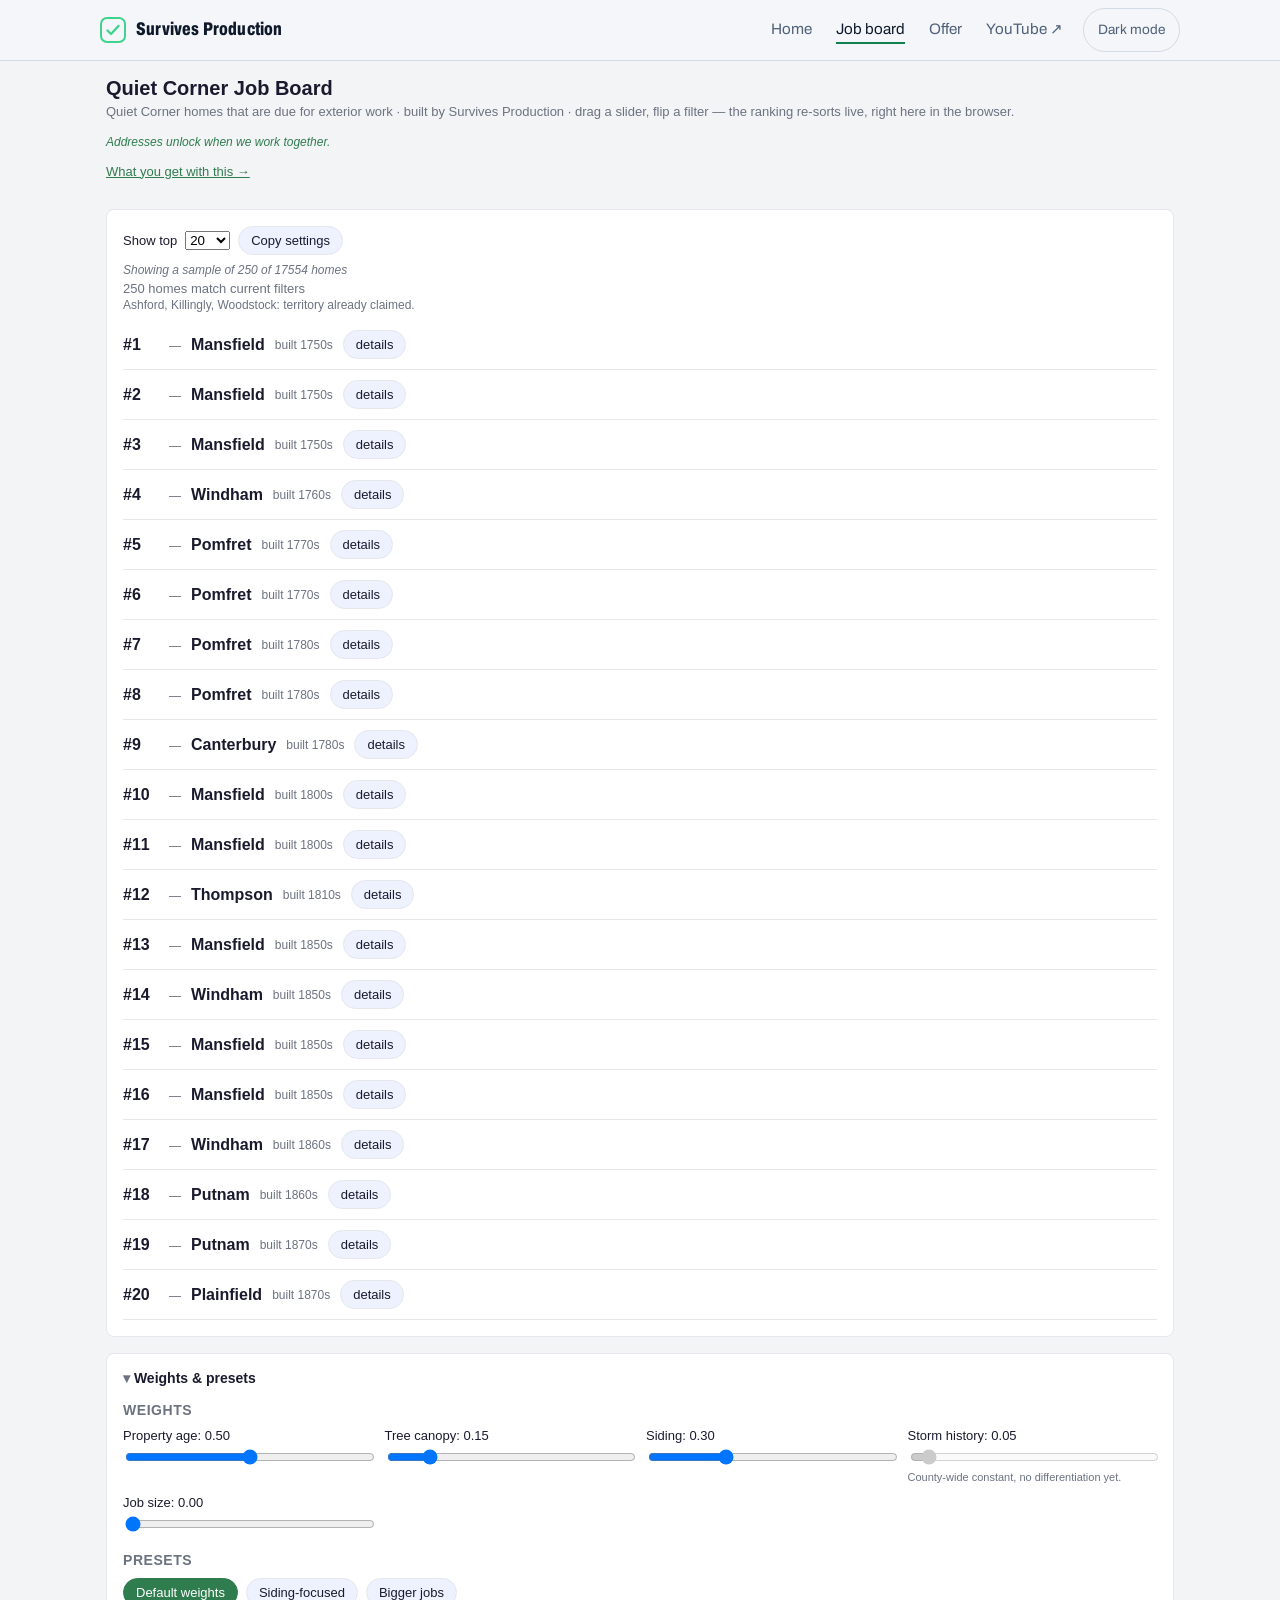
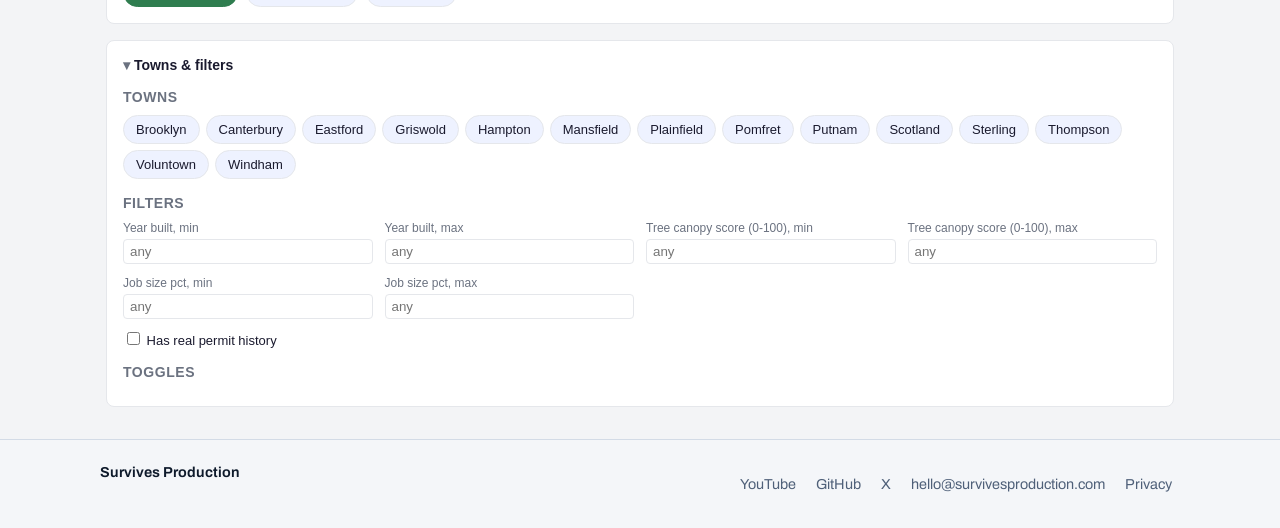
==== commit 0d3f62e3: "/jobs: refresh teaser (Mansfield and Voluntown loads; sale recency no longer shipped; public b9f1653" ====
--- a/jobs/index.html
+++ b/jobs/index.html
@@ -245,7 +245,7 @@
 </footer>
 <script src="/assets/site.js"></script>
 <script>
-var LEAD_BOARD_DATA = {"metadata":{"as_of_year":2026,"sold_towns":["Killingly","Ashford","Woodstock"],"export_timestamp":"2026-11-19T13:53:31.060685+00:00","weights":{"property_age_threshold_years":20,"property_age_decay_years":30,"canopy_optimal_pct":35.0,"canopy_low_extreme_pct":0.0,"canopy_high_extreme_pct":95.0,"storm_lookback_years":15,"property_weight":0.5,"canopy_weight":0.15,"storm_weight":0.05,"enable_siding_signal":true,"siding_weight":0.3,"permit_class_split":true,"masonry_siding_zero":true,"year_built_placeholder_fallback":true,"spend_bonus":0.03,"alum_vinyl_vinyl_weight":0.75,"alum_vinyl_decay_years":22.0,"fiber_cement_score":0.1,"fiber_cement_decay_years":40.0},"tagline":"Addresses unlock when we work together.","year_built_granularity":"decade","sample_size":250,"population_size":17554,"is_teaser":true,"teaser_brand":"Quiet Corner exterior leads \u00b7 built by Survives Production","town_cap_relaxed":false},"parcels":[{"lead_key":"teaser-00001","town":"Thompson","year_built":1810,"components":{"property":0.9982821240544425,"canopy":1.0,"storm":1.0,"siding":1.0,"jobSize":1.0,"saleRecency":0.2},"lead_score":1.0,"flags":{"permit_data_available":true,"permit_history_short":true}},{"lead_key":"teaser-00002","town":"Mansfield","year_built":1750,"components":{"property":0.9997675107723426,"canopy":1.0,"storm":1.0,"siding":1.0,"jobSize":0.8,"saleRecency":0.5},"lead_score":1.0,"flags":{"permit_data_available":false,"permit_history_short":false}},{"lead_key":"teaser-00003","town":"Pomfret","year_built":1770,"components":{"property":0.9995471728171132,"canopy":1.0,"storm":1.0,"siding":1.0,"jobSize":1.0,"saleRecency":0.0},"lead_score":1.0,"flags":{"permit_data_available":true,"permit_history_short":true}},{"lead_key":"teaser-00004","town":"Pomfret","year_built":1770,"components":{"property":0.9995471728171132,"canopy":1.0,"storm":1.0,"siding":1.0,"jobSize":1.0,"saleRecency":0.5},"lead_score":1.0,"flags":{"permit_data_available":true,"permit_history_short":true}},{"lead_key":"teaser-00005","town":"Pomfret","year_built":1780,"components":{"property":0.9993680287571465,"canopy":1.0,"storm":1.0,"siding":1.0,"jobSize":1.0,"saleRecency":0.5},"lead_score":1.0,"flags":{"permit_data_available":true,"permit_history_short":true}},{"lead_key":"teaser-00006","town":"Pomfret","year_built":1780,"components":{"property":0.9993680287571465,"canopy":1.0,"storm":1.0,"siding":1.0,"jobSize":0.8,"saleRecency":0.6},"lead_score":1.0,"flags":{"permit_data_available":false,"permit_history_short":false}},{"lead_key":"teaser-00007","town":"Mansfield","year_built":1800,"components":{"property":0.9987690880973266,"canopy":1.0,"storm":1.0,"siding":1.0,"jobSize":0.7,"saleRecency":0.5},"lead_score":1.0,"flags":{"permit_data_available":false,"permit_history_short":false}},{"lead_key":"teaser-00008","town":"Mansfield","year_built":1850,"components":{"property":0.9934829491782902,"canopy":1.0,"storm":1.0,"siding":1.0,"jobSize":0.4,"saleRecency":0.5},"lead_score":1.0,"flags":{"permit_data_available":false,"permit_history_short":false}},{"lead_key":"teaser-00009","town":"Windham","year_built":1760,"components":{"property":0.9996755351451827,"canopy":1.0,"storm":1.0,"siding":1.0,"jobSize":0.9,"saleRecency":0.6},"lead_score":1.0,"flags":{"permit_data_available":true,"permit_history_short":true}},{"lead_key":"teaser-00010","town":"Putnam","year_built":1870,"components":{"property":0.9873065182672723,"canopy":1.0,"storm":1.0,"siding":1.0,"jobSize":0.9,"saleRecency":0.1},"lead_score":1.0,"flags":{"permit_data_available":true,"permit_history_short":true}},{"lead_key":"teaser-00011","town":"Mansfield","year_built":1750,"components":{"property":0.9997675107723426,"canopy":1.0,"storm":1.0,"siding":1.0,"jobSize":0.8,"saleRecency":0.5},"lead_score":1.0,"flags":{"permit_data_available":false,"permit_history_short":false}},{"lead_key":"teaser-00012","town":"Mansfield","year_built":1750,"components":{"property":0.9997675107723426,"canopy":1.0,"storm":1.0,"siding":1.0,"jobSize":0.9,"saleRecency":0.5},"lead_score":1.0,"flags":{"permit_data_available":false,"permit_history_short":false}},{"lead_key":"teaser-00013","town":"Mansfield","year_built":1800,"components":{"property":0.9987690880973266,"canopy":1.0,"storm":1.0,"siding":1.0,"jobSize":0.9,"saleRecency":0.5},"lead_score":1.0,"flags":{"permit_data_available":false,"permit_history_short":false}},{"lead_key":"teaser-00014","town":"Canterbury","year_built":1780,"components":{"property":0.9993680287571465,"canopy":1.0,"storm":1.0,"siding":1.0,"jobSize":0.9,"saleRecency":0.9},"lead_score":1.0,"flags":{"permit_data_available":false,"permit_history_short":false}},{"lead_key":"teaser-00015","town":"Windham","year_built":1850,"components":{"property":0.9934829491782902,"canopy":1.0,"storm":1.0,"siding":1.0,"jobSize":0.9,"saleRecency":0.1},"lead_score":1.0,"flags":{"permit_data_available":false,"permit_history_short":false}},{"lead_key":"teaser-00016","town":"Mansfield","year_built":1850,"components":{"property":0.9934829491782902,"canopy":1.0,"storm":1.0,"siding":1.0,"jobSize":0.8,"saleRecency":0.5},"lead_score":1.0,"flags":{"permit_data_available":false,"permit_history_short":false}},{"lead_key":"teaser-00017","town":"Mansfield","year_built":1850,"components":{"property":0.9934829491782902,"canopy":1.0,"storm":1.0,"siding":1.0,"jobSize":0.4,"saleRecency":0.5},"lead_score":1.0,"flags":{"permit_data_available":false,"permit_history_short":false}},{"lead_key":"teaser-00018","town":"Mansfield","year_built":1750,"components":{"property":0.9997675107723426,"canopy":1.0,"storm":1.0,"siding":1.0,"jobSize":0.8,"saleRecency":0.5},"lead_score":1.0,"flags":{"permit_data_available":false,"permit_history_short":false}},{"lead_key":"teaser-00019","town":"Plainfield","year_built":1870,"components":{"property":0.9873065182672723,"canopy":1.0,"storm":1.0,"siding":1.0,"jobSize":0.3,"saleRecency":0.0},"lead_score":1.0,"flags":{"permit_data_available":false,"permit_history_short":false}},{"lead_key":"teaser-00020","town":"Putnam","year_built":1870,"components":{"property":0.9873065182672723,"canopy":1.0,"storm":1.0,"siding":1.0,"jobSize":0.9,"saleRecency":0.7},"lead_score":1.0,"flags":{"permit_data_available":false,"permit_history_short":false}},{"lead_key":"teaser-00021","town":"Plainfield","year_built":1870,"components":{"property":0.9873065182672723,"canopy":1.0,"storm":1.0,"siding":1.0,"jobSize":0.7,"saleRecency":0.9},"lead_score":1.0,"flags":{"permit_data_available":true,"permit_history_short":false}},{"lead_key":"teaser-00022","town":"Windham","year_built":1860,"components":{"property":0.9909047228983042,"canopy":1.0,"storm":1.0,"siding":1.0,"jobSize":0.7,"saleRecency":1.0},"lead_score":1.0,"flags":{"permit_data_available":false,"permit_history_short":false}},{"lead_key":"teaser-00023","town":"Windham","year_built":1880,"components":{"property":0.9822848191762019,"canopy":1.0,"storm":1.0,"siding":1.0,"jobSize":0.9,"saleRecency":0.9},"lead_score":1.0,"flags":{"permit_data_available":true,"permit_history_short":true}},{"lead_key":"teaser-00024","town":"Mansfield","year_built":1870,"components":{"property":0.9873065182672723,"canopy":1.0,"storm":1.0,"siding":1.0,"jobSize":0.9,"saleRecency":0.5},"lead_score":1.0,"flags":{"permit_data_available":false,"permit_history_short":false}},{"lead_key":"teaser-00025","town":"Windham","year_built":1850,"components":{"property":0.9934829491782902,"canopy":0.9,"storm":1.0,"siding":1.0,"jobSize":1.0,"saleRecency":0.1},"lead_score":1.0,"flags":{"permit_data_available":true,"permit_history_short":true}},{"lead_key":"teaser-00026","town":"Sterling","year_built":1890,"components":{"property":0.9752764735296606,"canopy":1.0,"storm":1.0,"siding":1.0,"jobSize":0.4,"saleRecency":0.5},"lead_score":1.0,"flags":{"permit_data_available":false,"permit_history_short":false}},{"lead_key":"teaser-00027","town":"Griswold","year_built":1890,"components":{"property":0.9752764735296606,"canopy":1.0,"storm":1.0,"siding":1.0,"jobSize":0.7,"saleRecency":0.5},"lead_score":1.0,"flags":{"permit_data_available":false,"permit_history_short":false}},{"lead_key":"teaser-00028","town":"Mansfield","year_built":1850,"components":{"property":0.9934829491782902,"canopy":0.9,"storm":1.0,"siding":1.0,"jobSize":1.0,"saleRecency":0.5},"lead_score":1.0,"flags":{"permit_data_available":false,"permit_history_short":false}},{"lead_key":"teaser-00029","town":"Plainfield","year_built":1870,"components":{"property":0.9873065182672723,"canopy":0.9,"storm":1.0,"siding":1.0,"jobSize":0.3,"saleRecency":0.5},"lead_score":1.0,"flags":{"permit_data_available":true,"permit_history_short":false}},{"lead_key":"teaser-00030","town":"Plainfield","year_built":1880,"components":{"property":0.9822848191762019,"canopy":1.0,"storm":1.0,"siding":1.0,"jobSize":0.8,"saleRecency":0.3},"lead_score":1.0,"flags":{"permit_data_available":true,"permit_history_short":false}},{"lead_key":"teaser-00031","town":"Putnam","year_built":1860,"components":{"property":0.9909047228983042,"canopy":1.0,"storm":1.0,"siding":1.0,"jobSize":0.5,"saleRecency":0.3},"lead_score":1.0,"flags":{"permit_data_available":true,"permit_history_short":true}},{"lead_key":"teaser-00032","town":"Windham","year_built":1910,"components":{"property":0.9518451458788036,"canopy":1.0,"storm":1.0,"siding":1.0,"jobSize":0.4,"saleRecency":1.0},"lead_score":1.0,"flags":{"permit_data_available":false,"permit_history_short":false}},{"lead_key":"teaser-00033","town":"Mansfield","year_built":1800,"components":{"property":0.9987690880973266,"canopy":0.9,"storm":1.0,"siding":1.0,"jobSize":0.9,"saleRecency":0.5},"lead_score":1.0,"flags":{"permit_data_available":false,"permit_history_short":false}},{"lead_key":"teaser-00034","town":"Mansfield","year_built":1850,"components":{"property":0.9934829491782902,"canopy":0.9,"storm":1.0,"siding":1.0,"jobSize":0.8,"saleRecency":0.5},"lead_score":1.0,"flags":{"permit_data_available":false,"permit_history_short":false}},{"lead_key":"teaser-00035","town":"Mansfield","year_built":1830,"components":{"property":0.9966540345425288,"canopy":0.9,"storm":1.0,"siding":1.0,"jobSize":0.9,"saleRecency":0.5},"lead_score":1.0,"flags":{"permit_data_available":false,"permit_history_short":false}},{"lead_key":"teaser-00036","town":"Pomfret","year_built":1870,"components":{"property":0.9873065182672723,"canopy":0.9,"storm":1.0,"siding":1.0,"jobSize":1.0,"saleRecency":0.9},"lead_score":1.0,"flags":{"permit_data_available":false,"permit_history_short":false}},{"lead_key":"teaser-00037","town":"Putnam","year_built":1860,"components":{"property":0.9909047228983042,"canopy":0.9,"storm":1.0,"siding":1.0,"jobSize":0.5,"saleRecency":0.4},"lead_score":1.0,"flags":{"permit_data_available":false,"permit_history_short":false}},{"lead_key":"teaser-00038","town":"Mansfield","year_built":1750,"components":{"property":0.9997675107723426,"canopy":0.9,"storm":1.0,"siding":1.0,"jobSize":0.8,"saleRecency":0.5},"lead_score":1.0,"flags":{"permit_data_available":false,"permit_history_short":false}},{"lead_key":"teaser-00039","town":"Mansfield","year_built":1750,"components":{"property":0.9997675107723426,"canopy":0.9,"storm":1.0,"siding":1.0,"jobSize":0.9,"saleRecency":0.5},"lead_score":1.0,"flags":{"permit_data_available":false,"permit_history_short":false}},{"lead_key":"teaser-00040","town":"Mansfield","year_built":1750,"components":{"property":0.9997675107723426,"canopy":0.9,"storm":1.0,"siding":1.0,"jobSize":0.9,"saleRecency":0.5},"lead_score":1.0,"flags":{"permit_data_available":false,"permit_history_short":false}},{"lead_key":"teaser-00041","town":"Putnam","year_built":1890,"components":{"property":0.9752764735296606,"canopy":1.0,"storm":1.0,"siding":1.0,"jobSize":0.6,"saleRecency":0.4},"lead_score":1.0,"flags":{"permit_data_available":false,"permit_history_short":false}},{"lead_key":"teaser-00042","town":"Putnam","year_built":1890,"components":{"property":0.9752764735296606,"canopy":1.0,"storm":1.0,"siding":1.0,"jobSize":1.0,"saleRecency":0.1},"lead_score":1.0,"flags":{"permit_data_available":false,"permit_history_short":false}},{"lead_key":"teaser-00043","town":"Plainfield","year_built":1890,"components":{"property":0.9752764735296606,"canopy":1.0,"storm":1.0,"siding":1.0,"jobSize":0.9,"saleRecency":0.0},"lead_score":1.0,"flags":{"permit_data_available":true,"permit_history_short":false}},{"lead_key":"teaser-00044","town":"Putnam","year_built":1890,"components":{"property":0.9752764735296606,"canopy":1.0,"storm":1.0,"siding":0.9,"jobSize":1.0,"saleRecency":0.5},"lead_score":1.0,"flags":{"permit_data_available":true,"permit_history_short":true}},{"lead_key":"teaser-00045","town":"Putnam","year_built":1870,"components":{"property":0.9873065182672723,"canopy":1.0,"storm":1.0,"siding":0.9,"jobSize":0.7,"saleRecency":0.0},"lead_score":1.0,"flags":{"permit_data_available":true,"permit_history_short":true}},{"lead_key":"teaser-00046","town":"Plainfield","year_built":1850,"components":{"property":0.9934829491782902,"canopy":0.9,"storm":1.0,"siding":1.0,"jobSize":0.7,"saleRecency":0.8},"lead_score":1.0,"flags":{"permit_data_available":true,"permit_history_short":false}},{"lead_key":"teaser-00047","town":"Windham","year_built":1890,"components":{"property":0.9752764735296606,"canopy":0.9,"storm":1.0,"siding":1.0,"jobSize":0.4,"saleRecency":0.9},"lead_score":1.0,"flags":{"permit_data_available":false,"permit_history_short":false}},{"lead_key":"teaser-00048","town":"Plainfield","year_built":1920,"components":{"property":0.9327944872602503,"canopy":1.0,"storm":1.0,"siding":1.0,"jobSize":0.8,"saleRecency":0.9},"lead_score":1.0,"flags":{"permit_data_available":true,"permit_history_short":false}},{"lead_key":"teaser-00049","town":"Putnam","year_built":1890,"components":{"property":0.9752764735296606,"canopy":0.9,"storm":1.0,"siding":1.0,"jobSize":0.7,"saleRecency":1.0},"lead_score":1.0,"flags":{"permit_data_available":true,"permit_history_short":true}},{"lead_key":"teaser-00050","town":"Windham","year_built":1890,"components":{"property":0.9752764735296606,"canopy":0.9,"storm":1.0,"siding":1.0,"jobSize":0.3,"saleRecency":0.8},"lead_score":1.0,"flags":{"permit_data_available":false,"permit_history_short":false}},{"lead_key":"teaser-00051","town":"Mansfield","year_built":1850,"components":{"property":0.9934829491782902,"canopy":0.9,"storm":1.0,"siding":1.0,"jobSize":0.9,"saleRecency":0.5},"lead_score":1.0,"flags":{"permit_data_available":false,"permit_history_short":false}},{"lead_key":"teaser-00052","town":"Windham","year_built":1930,"components":{"property":0.9062071513861237,"canopy":1.0,"storm":1.0,"siding":1.0,"jobSize":0.2,"saleRecency":0.9},"lead_score":1.0,"flags":{"permit_data_available":true,"permit_history_short":true}},{"lead_key":"teaser-00053","town":"Mansfield","year_built":1800,"components":{"property":0.9987690880973266,"canopy":0.8,"storm":1.0,"siding":1.0,"jobSize":0.7,"saleRecency":0.5},"lead_score":1.0,"flags":{"permit_data_available":false,"permit_history_short":false}},{"lead_key":"teaser-00054","town":"Plainfield","year_built":1750,"components":{"property":0.9997675107723426,"canopy":0.8,"storm":1.0,"siding":1.0,"jobSize":0.9,"saleRecency":0.7},"lead_score":1.0,"flags":{"permit_data_available":true,"permit_history_short":false}},{"lead_key":"teaser-00055","town":"Plainfield","year_built":1880,"components":{"property":0.9822848191762019,"canopy":0.9,"storm":1.0,"siding":1.0,"jobSize":0.5,"saleRecency":0.7},"lead_score":1.0,"flags":{"permit_data_available":true,"permit_history_short":false}},{"lead_key":"teaser-00056","town":"Putnam","year_built":1880,"components":{"property":0.9822848191762019,"canopy":0.9,"storm":1.0,"siding":1.0,"jobSize":1.0,"saleRecency":0.5},"lead_score":1.0,"flags":{"permit_data_available":true,"permit_history_short":true}},{"lead_key":"teaser-00057","town":"Plainfield","year_built":1890,"components":{"property":0.9752764735296606,"canopy":0.9,"storm":1.0,"siding":1.0,"jobSize":0.5,"saleRecency":0.1},"lead_score":1.0,"flags":{"permit_data_available":true,"permit_history_short":false}},{"lead_key":"teaser-00058","town":"Windham","year_built":1920,"components":{"property":0.9327944872602503,"canopy":1.0,"storm":1.0,"siding":1.0,"jobSize":0.6,"saleRecency":0.1},"lead_score":1.0,"flags":{"permit_data_available":true,"permit_history_short":true}},{"lead_key":"teaser-00059","town":"Putnam","year_built":1910,"components":{"property":0.9518451458788036,"canopy":1.0,"storm":1.0,"siding":0.9,"jobSize":0.5,"saleRecency":0.9},"lead_score":0.9,"flags":{"permit_data_available":true,"permit_history_short":true}},{"lead_key":"teaser-00060","town":"Windham","year_built":1890,"components":{"property":0.9752764735296606,"canopy":0.9,"storm":1.0,"siding":1.0,"jobSize":0.7,"saleRecency":0.1},"lead_score":1.0,"flags":{"permit_data_available":false,"permit_history_short":false}},{"lead_key":"teaser-00061","town":"Putnam","year_built":1870,"components":{"property":0.9873065182672723,"canopy":0.9,"storm":1.0,"siding":1.0,"jobSize":0.4,"saleRecency":0.4},"lead_score":1.0,"flags":{"permit_data_available":false,"permit_history_short":false}},{"lead_key":"teaser-00062","town":"Windham","year_built":1880,"components":{"property":0.9822848191762019,"canopy":0.8,"storm":1.0,"siding":1.0,"jobSize":0.4,"saleRecency":0.2},"lead_score":1.0,"flags":{"permit_data_available":false,"permit_history_short":false}},{"lead_key":"teaser-00063","town":"Windham","year_built":1890,"components":{"property":0.9752764735296606,"canopy":0.8,"storm":1.0,"siding":1.0,"jobSize":0.9,"saleRecency":0.5},"lead_score":1.0,"flags":{"permit_data_available":true,"permit_history_short":true}},{"lead_key":"teaser-00064","town":"Plainfield","year_built":1900,"components":{"property":0.9654955392660495,"canopy":0.9,"storm":1.0,"siding":1.0,"jobSize":0.2,"saleRecency":0.1},"lead_score":1.0,"flags":{"permit_data_available":true,"permit_history_short":false}},{"lead_key":"teaser-00065","town":"Windham","year_built":1920,"components":{"property":0.9327944872602503,"canopy":1.0,"storm":1.0,"siding":1.0,"jobSize":0.5,"saleRecency":0.9},"lead_score":1.0,"flags":{"permit_data_available":false,"permit_history_short":false}},{"lead_key":"teaser-00066","town":"Windham","year_built":1920,"components":{"property":0.9327944872602503,"canopy":1.0,"storm":1.0,"siding":1.0,"jobSize":0.1,"saleRecency":0.9},"lead_score":1.0,"flags":{"permit_data_available":false,"permit_history_short":false}},{"lead_key":"teaser-00067","town":"Griswold","year_built":1920,"components":{"property":0.9327944872602503,"canopy":1.0,"storm":1.0,"siding":1.0,"jobSize":0.8,"saleRecency":0.5},"lead_score":1.0,"flags":{"permit_data_available":false,"permit_history_short":false}},{"lead_key":"teaser-00068","town":"Mansfield","year_built":1910,"components":{"property":0.9518451458788036,"canopy":1.0,"storm":1.0,"siding":1.0,"jobSize":0.4,"saleRecency":0.5},"lead_score":1.0,"flags":{"permit_data_available":false,"permit_history_short":false}},{"lead_key":"teaser-00069","town":"Windham","year_built":1890,"components":{"property":0.9752764735296606,"canopy":0.9,"storm":1.0,"siding":1.0,"jobSize":0.8,"saleRecency":0.5},"lead_score":1.0,"flags":{"permit_data_available":false,"permit_history_short":false}},{"lead_key":"teaser-00070","town":"Mansfield","year_built":1830,"components":{"property":0.9966540345425288,"canopy":0.8,"storm":1.0,"siding":1.0,"jobSize":0.9,"saleRecency":0.5},"lead_score":1.0,"flags":{"permit_data_available":false,"permit_history_short":false}},{"lead_key":"teaser-00071","town":"Windham","year_built":1900,"components":{"property":0.9654955392660495,"canopy":0.9,"storm":1.0,"siding":1.0,"jobSize":0.6,"saleRecency":0.2},"lead_score":1.0,"flags":{"permit_data_available":false,"permit_history_short":false}},{"lead_key":"teaser-00072","town":"Griswold","year_built":1920,"components":{"property":0.9327944872602503,"canopy":1.0,"storm":1.0,"siding":1.0,"jobSize":0.8,"saleRecency":0.5},"lead_score":1.0,"flags":{"permit_data_available":false,"permit_history_short":false}},{"lead_key":"teaser-00073","town":"Putnam","year_built":1860,"components":{"property":0.9909047228983042,"canopy":0.7,"storm":1.0,"siding":1.0,"jobSize":0.9,"saleRecency":1.0},"lead_score":1.0,"flags":{"permit_data_available":true,"permit_history_short":true}},{"lead_key":"teaser-00074","town":"Putnam","year_built":1890,"components":{"property":0.9752764735296606,"canopy":0.8,"storm":1.0,"siding":1.0,"jobSize":0.8,"saleRecency":0.6},"lead_score":1.0,"flags":{"permit_data_available":false,"permit_history_short":false}},{"lead_key":"teaser-00075","town":"Putnam","year_built":1880,"components":{"property":0.9822848191762019,"canopy":0.9,"storm":1.0,"siding":1.0,"jobSize":0.4,"saleRecency":0.9},"lead_score":1.0,"flags":{"permit_data_available":true,"permit_history_short":true}},{"lead_key":"teaser-00076","town":"Griswold","year_built":1930,"components":{"property":0.9062071513861237,"canopy":1.0,"storm":1.0,"siding":1.0,"jobSize":0.2,"saleRecency":0.5},"lead_score":1.0,"flags":{"permit_data_available":false,"permit_history_short":false}},{"lead_key":"teaser-00077","town":"Mansfield","year_built":1920,"components":{"property":0.9327944872602503,"canopy":1.0,"storm":1.0,"siding":1.0,"jobSize":0.2,"saleRecency":0.5},"lead_score":1.0,"flags":{"permit_data_available":false,"permit_history_short":false}},{"lead_key":"teaser-00078","town":"Putnam","year_built":1900,"components":{"property":0.9654955392660495,"canopy":0.9,"storm":1.0,"siding":1.0,"jobSize":1.0,"saleRecency":0.3},"lead_score":1.0,"flags":{"permit_data_available":false,"permit_history_short":false}},{"lead_key":"teaser-00079","town":"Putnam","year_built":1860,"components":{"property":0.9909047228983042,"canopy":0.8,"storm":1.0,"siding":1.0,"jobSize":0.6,"saleRecency":0.7},"lead_score":1.0,"flags":{"permit_data_available":false,"permit_history_short":false}},{"lead_key":"teaser-00080","town":"Griswold","year_built":1930,"components":{"property":0.9062071513861237,"canopy":1.0,"storm":1.0,"siding":1.0,"jobSize":0.9,"saleRecency":0.5},"lead_score":1.0,"flags":{"permit_data_available":false,"permit_history_short":false}},{"lead_key":"teaser-00081","town":"Windham","year_built":1920,"components":{"property":0.9327944872602503,"canopy":1.0,"storm":1.0,"siding":1.0,"jobSize":0.2,"saleRecency":0.7},"lead_score":1.0,"flags":{"permit_data_available":false,"permit_history_short":false}},{"lead_key":"teaser-00082","town":"Windham","year_built":1900,"components":{"property":0.9654955392660495,"canopy":0.8,"storm":1.0,"siding":1.0,"jobSize":0.6,"saleRecency":0.0},"lead_score":1.0,"flags":{"permit_data_available":true,"permit_history_short":true}},{"lead_key":"teaser-00083","town":"Putnam","year_built":1860,"components":{"property":0.9909047228983042,"canopy":0.8,"storm":1.0,"siding":1.0,"jobSize":0.8,"saleRecency":0.3},"lead_score":1.0,"flags":{"permit_data_available":false,"permit_history_short":false}},{"lead_key":"teaser-00084","town":"Windham","year_built":1890,"components":{"property":0.9752764735296606,"canopy":0.8,"storm":1.0,"siding":1.0,"jobSize":0.8,"saleRecency":0.3},"lead_score":1.0,"flags":{"permit_data_available":false,"permit_history_short":false}},{"lead_key":"teaser-00085","town":"Mansfield","year_built":1830,"components":{"property":0.9966540345425288,"canopy":0.8,"storm":1.0,"siding":1.0,"jobSize":0.9,"saleRecency":0.5},"lead_score":1.0,"flags":{"permit_data_available":false,"permit_history_short":false}},{"lead_key":"teaser-00086","town":"Griswold","year_built":1890,"components":{"property":0.9752764735296606,"canopy":0.8,"storm":1.0,"siding":1.0,"jobSize":0.9,"saleRecency":0.5},"lead_score":1.0,"flags":{"permit_data_available":false,"permit_history_short":false}},{"lead_key":"teaser-00087","town":"Griswold","year_built":1920,"components":{"property":0.9327944872602503,"canopy":1.0,"storm":1.0,"siding":1.0,"jobSize":0.7,"saleRecency":0.5},"lead_score":1.0,"flags":{"permit_data_available":false,"permit_history_short":false}},{"lead_key":"teaser-00088","town":"Plainfield","year_built":1860,"components":{"property":0.9909047228983042,"canopy":0.8,"storm":1.0,"siding":1.0,"jobSize":1.0,"saleRecency":0.4},"lead_score":1.0,"flags":{"permit_data_available":true,"permit_history_short":false}},{"lead_key":"teaser-00089","town":"Plainfield","year_built":1920,"components":{"property":0.9327944872602503,"canopy":1.0,"storm":1.0,"siding":1.0,"jobSize":0.4,"saleRecency":0.1},"lead_score":1.0,"flags":{"permit_data_available":false,"permit_history_short":false}},{"lead_key":"teaser-00090","town":"Putnam","year_built":1880,"components":{"property":0.9822848191762019,"canopy":0.8,"storm":1.0,"siding":1.0,"jobSize":0.5,"saleRecency":0.9},"lead_score":1.0,"flags":{"permit_data_available":true,"permit_history_short":true}},{"lead_key":"teaser-00091","town":"Plainfield","year_built":1870,"components":{"property":0.9873065182672723,"canopy":0.8,"storm":1.0,"siding":1.0,"jobSize":0.7,"saleRecency":0.7},"lead_score":1.0,"flags":{"permit_data_available":true,"permit_history_short":false}},{"lead_key":"teaser-00092","town":"Pomfret","year_built":1780,"components":{"property":0.9993680287571465,"canopy":0.7,"storm":1.0,"siding":1.0,"jobSize":0.8,"saleRecency":0.4},"lead_score":1.0,"flags":{"permit_data_available":true,"permit_history_short":true}},{"lead_key":"teaser-00093","town":"Griswold","year_built":1920,"components":{"property":0.9327944872602503,"canopy":1.0,"storm":1.0,"siding":1.0,"jobSize":0.7,"saleRecency":0.5},"lead_score":1.0,"flags":{"permit_data_available":false,"permit_history_short":false}},{"lead_key":"teaser-00094","town":"Griswold","year_built":1920,"components":{"property":0.9327944872602503,"canopy":1.0,"storm":1.0,"siding":1.0,"jobSize":0.6,"saleRecency":0.5},"lead_score":1.0,"flags":{"permit_data_available":false,"permit_history_short":false}},{"lead_key":"teaser-00095","town":"Windham","year_built":1760,"components":{"property":0.9996755351451827,"canopy":0.7,"storm":1.0,"siding":1.0,"jobSize":0.9,"saleRecency":0.6},"lead_score":1.0,"flags":{"permit_data_available":false,"permit_history_short":false}},{"lead_key":"teaser-00096","town":"Brooklyn","year_built":1870,"components":{"property":0.9873065182672723,"canopy":0.7,"storm":1.0,"siding":0.9,"jobSize":1.0,"saleRecency":0.2},"lead_score":0.9,"flags":{"permit_data_available":true,"permit_history_short":true}},{"lead_key":"teaser-00097","town":"Plainfield","year_built":1900,"components":{"property":0.9654955392660495,"canopy":0.8,"storm":1.0,"siding":1.0,"jobSize":0.8,"saleRecency":0.7},"lead_score":1.0,"flags":{"permit_data_available":true,"permit_history_short":false}},{"lead_key":"teaser-00098","town":"Plainfield","year_built":1920,"components":{"property":0.9327944872602503,"canopy":1.0,"storm":1.0,"siding":1.0,"jobSize":0.3,"saleRecency":0.9},"lead_score":1.0,"flags":{"permit_data_available":true,"permit_history_short":false}},{"lead_key":"teaser-00099","town":"Griswold","year_built":1930,"components":{"property":0.9062071513861237,"canopy":1.0,"storm":1.0,"siding":1.0,"jobSize":0.6,"saleRecency":0.5},"lead_score":1.0,"flags":{"permit_data_available":false,"permit_history_short":false}},{"lead_key":"teaser-00100","town":"Sterling","year_built":1900,"components":{"property":0.9654955392660495,"canopy":0.8,"storm":1.0,"siding":1.0,"jobSize":0.3,"saleRecency":0.5},"lead_score":1.0,"flags":{"permit_data_available":false,"permit_history_short":false}},{"lead_key":"teaser-00101","town":"Plainfield","year_built":1910,"components":{"property":0.9518451458788036,"canopy":0.7,"storm":1.0,"siding":0.9,"jobSize":0.3,"saleRecency":0.1},"lead_score":0.9,"flags":{"permit_data_available":true,"permit_history_short":false}},{"lead_key":"teaser-00102","town":"Voluntown","year_built":1860,"components":{"property":0.9909047228983042,"canopy":0.7,"storm":1.0,"siding":1.0,"jobSize":0.5,"saleRecency":0.5},"lead_score":1.0,"flags":{"permit_data_available":false,"permit_history_short":true}},{"lead_key":"teaser-00103","town":"Voluntown","year_built":1930,"components":{"property":0.9062071513861237,"canopy":1.0,"storm":1.0,"siding":1.0,"jobSize":0.6,"saleRecency":0.5},"lead_score":1.0,"flags":{"permit_data_available":true,"permit_history_short":true}},{"lead_key":"teaser-00104","town":"Griswold","year_built":1920,"components":{"property":0.9327944872602503,"canopy":0.9,"storm":1.0,"siding":1.0,"jobSize":0.7,"saleRecency":0.5},"lead_score":1.0,"flags":{"permit_data_available":false,"permit_history_short":false}},{"lead_key":"teaser-00105","town":"Voluntown","year_built":1930,"components":{"property":0.9062071513861237,"canopy":1.0,"storm":1.0,"siding":1.0,"jobSize":0.6,"saleRecency":0.5},"lead_score":1.0,"flags":{"permit_data_available":true,"permit_history_short":true}},{"lead_key":"teaser-00106","town":"Griswold","year_built":1930,"components":{"property":0.9062071513861237,"canopy":1.0,"storm":1.0,"siding":1.0,"jobSize":0.6,"saleRecency":0.5},"lead_score":1.0,"flags":{"permit_data_available":false,"permit_history_short":false}},{"lead_key":"teaser-00107","town":"Voluntown","year_built":1930,"components":{"property":0.9062071513861237,"canopy":0.9,"storm":1.0,"siding":1.0,"jobSize":0.0,"saleRecency":0.5},"lead_score":0.9,"flags":{"permit_data_available":true,"permit_history_short":true}},{"lead_key":"teaser-00108","town":"Griswold","year_built":1930,"components":{"property":0.9062071513861237,"canopy":1.0,"storm":1.0,"siding":1.0,"jobSize":0.4,"saleRecency":0.5},"lead_score":1.0,"flags":{"permit_data_available":false,"permit_history_short":false}},{"lead_key":"teaser-00109","town":"Griswold","year_built":1940,"components":{"property":0.8691015350902557,"canopy":1.0,"storm":1.0,"siding":1.0,"jobSize":0.3,"saleRecency":0.5},"lead_score":0.9,"flags":{"permit_data_available":false,"permit_history_short":false}},{"lead_key":"teaser-00110","town":"Eastford","year_built":1930,"components":{"property":0.9062071513861237,"canopy":1.0,"storm":1.0,"siding":1.0,"jobSize":0.9,"saleRecency":0.5},"lead_score":1.0,"flags":{"permit_data_available":false,"permit_history_short":false}},{"lead_key":"teaser-00111","town":"Griswold","year_built":1930,"components":{"property":0.9062071513861237,"canopy":1.0,"storm":1.0,"siding":1.0,"jobSize":0.5,"saleRecency":0.5},"lead_score":1.0,"flags":{"permit_data_available":false,"permit_history_short":false}},{"lead_key":"teaser-00112","town":"Voluntown","year_built":1930,"components":{"property":0.9062071513861237,"canopy":0.9,"storm":1.0,"siding":1.0,"jobSize":0.6,"saleRecency":0.5},"lead_score":0.9,"flags":{"permit_data_available":false,"permit_history_short":true}},{"lead_key":"teaser-00113","town":"Griswold","year_built":1930,"components":{"property":0.9062071513861237,"canopy":1.0,"storm":1.0,"siding":1.0,"jobSize":0.3,"saleRecency":0.5},"lead_score":1.0,"flags":{"permit_data_available":false,"permit_history_short":false}},{"lead_key":"teaser-00114","town":"Griswold","year_built":1940,"components":{"property":0.8691015350902557,"canopy":1.0,"storm":1.0,"siding":1.0,"jobSize":0.4,"saleRecency":0.5},"lead_score":0.9,"flags":{"permit_data_available":false,"permit_history_short":false}},{"lead_key":"teaser-00115","town":"Voluntown","year_built":1930,"components":{"property":0.9062071513861237,"canopy":1.0,"storm":1.0,"siding":1.0,"jobSize":0.7,"saleRecency":0.5},"lead_score":1.0,"flags":{"permit_data_available":true,"permit_history_short":true}},{"lead_key":"teaser-00116","town":"Voluntown","year_built":1870,"components":{"property":0.9873065182672723,"canopy":0.6,"storm":1.0,"siding":1.0,"jobSize":0.5,"saleRecency":0.5},"lead_score":0.9,"flags":{"permit_data_available":false,"permit_history_short":true}},{"lead_key":"teaser-00117","town":"Scotland","year_built":1950,"components":{"property":0.8173164759472653,"canopy":1.0,"storm":1.0,"siding":1.0,"jobSize":0.1,"saleRecency":0.5},"lead_score":0.9,"flags":{"permit_data_available":false,"permit_history_short":false}},{"lead_key":"teaser-00118","town":"Voluntown","year_built":1950,"components":{"property":0.8173164759472653,"canopy":1.0,"storm":1.0,"siding":1.0,"jobSize":0.4,"saleRecency":0.5},"lead_score":0.9,"flags":{"permit_data_available":true,"permit_history_short":true}},{"lead_key":"teaser-00119","town":"Voluntown","year_built":1950,"components":{"property":0.8173164759472653,"canopy":1.0,"storm":1.0,"siding":1.0,"jobSize":0.4,"saleRecency":0.5},"lead_score":0.9,"flags":{"permit_data_available":false,"permit_history_short":true}},{"lead_key":"teaser-00120","town":"Voluntown","year_built":1950,"components":{"property":0.8173164759472653,"canopy":1.0,"storm":1.0,"siding":1.0,"jobSize":0.6,"saleRecency":0.5},"lead_score":0.9,"flags":{"permit_data_available":true,"permit_history_short":true}},{"lead_key":"teaser-00121","town":"Pomfret","year_built":1870,"components":{"property":0.9873065182672723,"canopy":0.4,"storm":1.0,"siding":1.0,"jobSize":1.0,"saleRecency":0.1},"lead_score":0.9,"flags":{"permit_data_available":false,"permit_history_short":false}},{"lead_key":"teaser-00122","town":"Voluntown","year_built":1860,"components":{"property":0.9909047228983042,"canopy":0.4,"storm":1.0,"siding":1.0,"jobSize":0.5,"saleRecency":0.5},"lead_score":0.9,"flags":{"permit_data_available":false,"permit_history_short":true}},{"lead_key":"teaser-00123","town":"Voluntown","year_built":1950,"components":{"property":0.8173164759472653,"canopy":1.0,"storm":1.0,"siding":1.0,"jobSize":0.3,"saleRecency":0.5},"lead_score":0.9,"flags":{"permit_data_available":false,"permit_history_short":true}},{"lead_key":"teaser-00124","town":"Brooklyn","year_built":1780,"components":{"property":0.9993680287571465,"canopy":0.4,"storm":1.0,"siding":1.0,"jobSize":1.0,"saleRecency":0.3},"lead_score":0.9,"flags":{"permit_data_available":false,"permit_history_short":false}},{"lead_key":"teaser-00125","town":"Voluntown","year_built":1950,"components":{"property":0.8173164759472653,"canopy":1.0,"storm":1.0,"siding":0.9,"jobSize":0.1,"saleRecency":0.5},"lead_score":0.9,"flags":{"permit_data_available":true,"permit_history_short":true}},{"lead_key":"teaser-00126","town":"Sterling","year_built":1950,"components":{"property":0.8173164759472653,"canopy":1.0,"storm":1.0,"siding":0.9,"jobSize":0.7,"saleRecency":0.5},"lead_score":0.9,"flags":{"permit_data_available":false,"permit_history_short":false}},{"lead_key":"teaser-00127","town":"Brooklyn","year_built":1880,"components":{"property":0.9822848191762019,"canopy":0.2,"storm":1.0,"siding":1.0,"jobSize":0.8,"saleRecency":0.5},"lead_score":0.9,"flags":{"permit_data_available":true,"permit_history_short":true}},{"lead_key":"teaser-00128","town":"Voluntown","year_built":1930,"components":{"property":0.9062071513861237,"canopy":0.6,"storm":1.0,"siding":1.0,"jobSize":0.6,"saleRecency":0.5},"lead_score":0.9,"flags":{"permit_data_available":false,"permit_history_short":true}},{"lead_key":"teaser-00129","town":"Thompson","year_built":1920,"components":{"property":0.9327944872602503,"canopy":0.5,"storm":1.0,"siding":1.0,"jobSize":0.2,"saleRecency":0.1},"lead_score":0.9,"flags":{"permit_data_available":false,"permit_history_short":false}},{"lead_key":"teaser-00130","town":"Voluntown","year_built":1950,"components":{"property":0.8173164759472653,"canopy":1.0,"storm":1.0,"siding":0.9,"jobSize":0.2,"saleRecency":0.5},"lead_score":0.9,"flags":{"permit_data_available":true,"permit_history_short":true}},{"lead_key":"teaser-00131","town":"Sterling","year_built":1950,"components":{"property":0.8173164759472653,"canopy":1.0,"storm":1.0,"siding":0.9,"jobSize":0.0,"saleRecency":0.5},"lead_score":0.9,"flags":{"permit_data_available":true,"permit_history_short":true}},{"lead_key":"teaser-00132","town":"Sterling","year_built":1950,"components":{"property":0.8173164759472653,"canopy":1.0,"storm":1.0,"siding":0.9,"jobSize":0.7,"saleRecency":0.5},"lead_score":0.9,"flags":{"permit_data_available":false,"permit_history_short":false}},{"lead_key":"teaser-00133","town":"Brooklyn","year_built":1920,"components":{"property":0.9327944872602503,"canopy":0.4,"storm":1.0,"siding":1.0,"jobSize":0.7,"saleRecency":0.6},"lead_score":0.9,"flags":{"permit_data_available":true,"permit_history_short":true}},{"lead_key":"teaser-00134","town":"Voluntown","year_built":1950,"components":{"property":0.8173164759472653,"canopy":0.9,"storm":1.0,"siding":1.0,"jobSize":0.8,"saleRecency":0.5},"lead_score":0.9,"flags":{"permit_data_available":false,"permit_history_short":true}},{"lead_key":"teaser-00135","town":"Sterling","year_built":1950,"components":{"property":0.8173164759472653,"canopy":0.9,"storm":1.0,"siding":0.9,"jobSize":0.5,"saleRecency":0.5},"lead_score":0.9,"flags":{"permit_data_available":false,"permit_history_short":false}},{"lead_key":"teaser-00136","town":"Sterling","year_built":1950,"components":{"property":0.8173164759472653,"canopy":0.9,"storm":1.0,"siding":1.0,"jobSize":0.7,"saleRecency":0.5},"lead_score":0.9,"flags":{"permit_data_available":false,"permit_history_short":false}},{"lead_key":"teaser-00137","town":"Voluntown","year_built":1950,"components":{"property":0.8173164759472653,"canopy":1.0,"storm":1.0,"siding":0.9,"jobSize":0.8,"saleRecency":0.5},"lead_score":0.9,"flags":{"permit_data_available":true,"permit_history_short":true}},{"lead_key":"teaser-00138","town":"Eastford","year_built":1950,"components":{"property":0.8173164759472653,"canopy":1.0,"storm":1.0,"siding":0.9,"jobSize":0.6,"saleRecency":0.5},"lead_score":0.9,"flags":{"permit_data_available":false,"permit_history_short":false}},{"lead_key":"teaser-00139","town":"Pomfret","year_built":1960,"components":{"property":0.74504460397349,"canopy":0.9,"storm":1.0,"siding":0.9,"jobSize":0.9,"saleRecency":0.8},"lead_score":0.8,"flags":{"permit_data_available":true,"permit_history_short":true}},{"lead_key":"teaser-00140","town":"Scotland","year_built":1950,"components":{"property":0.8173164759472653,"canopy":1.0,"storm":1.0,"siding":0.9,"jobSize":0.6,"saleRecency":0.5},"lead_score":0.9,"flags":{"permit_data_available":false,"permit_history_short":false}},{"lead_key":"teaser-00141","town":"Pomfret","year_built":1950,"components":{"property":0.8173164759472653,"canopy":1.0,"storm":1.0,"siding":1.0,"jobSize":0.3,"saleRecency":0.4},"lead_score":0.9,"flags":{"permit_data_available":false,"permit_history_short":false}},{"lead_key":"teaser-00142","town":"Brooklyn","year_built":1930,"components":{"property":0.9062071513861237,"canopy":0.5,"storm":1.0,"siding":1.0,"jobSize":0.2,"saleRecency":1.0},"lead_score":0.9,"flags":{"permit_data_available":false,"permit_history_short":false}},{"lead_key":"teaser-00143","town":"Pomfret","year_built":1920,"components":{"property":0.9327944872602503,"canopy":0.4,"storm":1.0,"siding":1.0,"jobSize":0.8,"saleRecency":0.3},"lead_score":0.9,"flags":{"permit_data_available":true,"permit_history_short":true}},{"lead_key":"teaser-00144","town":"Eastford","year_built":1950,"components":{"property":0.8173164759472653,"canopy":1.0,"storm":1.0,"siding":0.9,"jobSize":0.6,"saleRecency":0.5},"lead_score":0.9,"flags":{"permit_data_available":false,"permit_history_short":false}},{"lead_key":"teaser-00145","town":"Brooklyn","year_built":1950,"components":{"property":0.8173164759472653,"canopy":1.0,"storm":1.0,"siding":0.9,"jobSize":0.8,"saleRecency":0.4},"lead_score":0.9,"flags":{"permit_data_available":false,"permit_history_short":false}},{"lead_key":"teaser-00146","town":"Sterling","year_built":1960,"components":{"property":0.74504460397349,"canopy":1.0,"storm":1.0,"siding":0.9,"jobSize":0.6,"saleRecency":0.5},"lead_score":0.8,"flags":{"permit_data_available":true,"permit_history_short":true}},{"lead_key":"teaser-00147","town":"Sterling","year_built":1960,"components":{"property":0.74504460397349,"canopy":1.0,"storm":1.0,"siding":0.9,"jobSize":0.6,"saleRecency":0.5},"lead_score":0.8,"flags":{"permit_data_available":false,"permit_history_short":false}},{"lead_key":"teaser-00148","town":"Scotland","year_built":1950,"components":{"property":0.8173164759472653,"canopy":0.8,"storm":1.0,"siding":0.9,"jobSize":0.1,"saleRecency":0.5},"lead_score":0.8,"flags":{"permit_data_available":false,"permit_history_short":false}},{"lead_key":"teaser-00149","town":"Scotland","year_built":1960,"components":{"property":0.74504460397349,"canopy":1.0,"storm":1.0,"siding":0.9,"jobSize":0.7,"saleRecency":0.5},"lead_score":0.8,"flags":{"permit_data_available":false,"permit_history_short":false}},{"lead_key":"teaser-00150","town":"Eastford","year_built":1950,"components":{"property":0.8173164759472653,"canopy":0.8,"storm":1.0,"siding":1.0,"jobSize":0.0,"saleRecency":0.5},"lead_score":0.9,"flags":{"permit_data_available":false,"permit_history_short":false}},{"lead_key":"teaser-00151","town":"Sterling","year_built":1960,"components":{"property":0.74504460397349,"canopy":1.0,"storm":1.0,"siding":1.0,"jobSize":0.1,"saleRecency":0.5},"lead_score":0.9,"flags":{"permit_data_available":true,"permit_history_short":true}},{"lead_key":"teaser-00152","town":"Pomfret","year_built":1950,"components":{"property":0.8173164759472653,"canopy":0.9,"storm":1.0,"siding":1.0,"jobSize":0.6,"saleRecency":0.0},"lead_score":0.9,"flags":{"permit_data_available":true,"permit_history_short":true}},{"lead_key":"teaser-00153","town":"Sterling","year_built":1950,"components":{"property":0.8173164759472653,"canopy":0.9,"storm":1.0,"siding":0.9,"jobSize":0.3,"saleRecency":0.5},"lead_score":0.9,"flags":{"permit_data_available":false,"permit_history_short":false}},{"lead_key":"teaser-00154","town":"Sterling","year_built":1950,"components":{"property":0.8173164759472653,"canopy":0.9,"storm":1.0,"siding":0.9,"jobSize":0.3,"saleRecency":0.5},"lead_score":0.9,"flags":{"permit_data_available":false,"permit_history_short":false}},{"lead_key":"teaser-00155","town":"Thompson","year_built":1800,"components":{"property":0.9987690880973266,"canopy":0.1,"storm":1.0,"siding":1.0,"jobSize":0.9,"saleRecency":0.3},"lead_score":0.9,"flags":{"permit_data_available":false,"permit_history_short":false}},{"lead_key":"teaser-00156","town":"Sterling","year_built":1960,"components":{"property":0.74504460397349,"canopy":1.0,"storm":1.0,"siding":0.9,"jobSize":0.4,"saleRecency":0.5},"lead_score":0.8,"flags":{"permit_data_available":true,"permit_history_short":true}},{"lead_key":"teaser-00157","town":"Eastford","year_built":1960,"components":{"property":0.74504460397349,"canopy":1.0,"storm":1.0,"siding":0.9,"jobSize":0.5,"saleRecency":0.5},"lead_score":0.8,"flags":{"permit_data_available":false,"permit_history_short":false}},{"lead_key":"teaser-00158","town":"Eastford","year_built":1950,"components":{"property":0.8173164759472653,"canopy":0.7,"storm":1.0,"siding":0.9,"jobSize":0.6,"saleRecency":0.5},"lead_score":0.8,"flags":{"permit_data_available":false,"permit_history_short":false}},{"lead_key":"teaser-00159","town":"Pomfret","year_built":1950,"components":{"property":0.8173164759472653,"canopy":0.7,"storm":1.0,"siding":1.0,"jobSize":0.1,"saleRecency":0.9},"lead_score":0.9,"flags":{"permit_data_available":true,"permit_history_short":true}},{"lead_key":"teaser-00160","town":"Eastford","year_built":1960,"components":{"property":0.74504460397349,"canopy":1.0,"storm":1.0,"siding":0.9,"jobSize":0.0,"saleRecency":0.5},"lead_score":0.8,"flags":{"permit_data_available":false,"permit_history_short":false}},{"lead_key":"teaser-00161","town":"Sterling","year_built":1960,"components":{"property":0.74504460397349,"canopy":0.9,"storm":1.0,"siding":0.9,"jobSize":0.4,"saleRecency":0.5},"lead_score":0.8,"flags":{"permit_data_available":false,"permit_history_short":false}},{"lead_key":"teaser-00162","town":"Pomfret","year_built":1910,"components":{"property":0.9518451458788036,"canopy":0.2,"storm":1.0,"siding":1.0,"jobSize":1.0,"saleRecency":0.1},"lead_score":0.9,"flags":{"permit_data_available":true,"permit_history_short":true}},{"lead_key":"teaser-00163","town":"Pomfret","year_built":1950,"components":{"property":0.8173164759472653,"canopy":0.6,"storm":1.0,"siding":1.0,"jobSize":0.5,"saleRecency":0.0},"lead_score":0.8,"flags":{"permit_data_available":true,"permit_history_short":true}},{"lead_key":"teaser-00164","town":"Sterling","year_built":1960,"components":{"property":0.74504460397349,"canopy":0.9,"storm":1.0,"siding":0.9,"jobSize":0.5,"saleRecency":0.5},"lead_score":0.8,"flags":{"permit_data_available":false,"permit_history_short":false}},{"lead_key":"teaser-00165","town":"Pomfret","year_built":1890,"components":{"property":0.9752764735296606,"canopy":0.1,"storm":1.0,"siding":1.0,"jobSize":0.9,"saleRecency":0.0},"lead_score":0.9,"flags":{"permit_data_available":false,"permit_history_short":false}},{"lead_key":"teaser-00166","town":"Sterling","year_built":1960,"components":{"property":0.74504460397349,"canopy":1.0,"storm":1.0,"siding":0.9,"jobSize":0.5,"saleRecency":0.5},"lead_score":0.8,"flags":{"permit_data_available":true,"permit_history_short":true}},{"lead_key":"teaser-00167","town":"Sterling","year_built":1960,"components":{"property":0.74504460397349,"canopy":1.0,"storm":1.0,"siding":0.9,"jobSize":0.2,"saleRecency":0.5},"lead_score":0.8,"flags":{"permit_data_available":true,"permit_history_short":true}},{"lead_key":"teaser-00168","town":"Eastford","year_built":1940,"components":{"property":0.8691015350902557,"canopy":0.5,"storm":1.0,"siding":1.0,"jobSize":0.6,"saleRecency":0.5},"lead_score":0.9,"flags":{"permit_data_available":false,"permit_history_short":false}},{"lead_key":"teaser-00169","town":"Scotland","year_built":1960,"components":{"property":0.74504460397349,"canopy":1.0,"storm":1.0,"siding":0.9,"jobSize":0.3,"saleRecency":0.5},"lead_score":0.8,"flags":{"permit_data_available":false,"permit_history_short":false}},{"lead_key":"teaser-00170","town":"Scotland","year_built":1960,"components":{"property":0.74504460397349,"canopy":1.0,"storm":1.0,"siding":0.9,"jobSize":0.2,"saleRecency":0.5},"lead_score":0.8,"flags":{"permit_data_available":false,"permit_history_short":false}},{"lead_key":"teaser-00171","town":"Brooklyn","year_built":1960,"components":{"property":0.74504460397349,"canopy":0.8,"storm":1.0,"siding":0.9,"jobSize":0.3,"saleRecency":0.8},"lead_score":0.8,"flags":{"permit_data_available":false,"permit_history_short":false}},{"lead_key":"teaser-00172","town":"Eastford","year_built":1950,"components":{"property":0.8173164759472653,"canopy":0.5,"storm":1.0,"siding":1.0,"jobSize":0.6,"saleRecency":0.5},"lead_score":0.8,"flags":{"permit_data_available":false,"permit_history_short":false}},{"lead_key":"teaser-00173","town":"Scotland","year_built":1960,"components":{"property":0.74504460397349,"canopy":0.9,"storm":1.0,"siding":0.9,"jobSize":0.3,"saleRecency":0.5},"lead_score":0.8,"flags":{"permit_data_available":false,"permit_history_short":false}},{"lead_key":"teaser-00174","town":"Brooklyn","year_built":1960,"components":{"property":0.74504460397349,"canopy":0.9,"storm":1.0,"siding":1.0,"jobSize":0.0,"saleRecency":0.6},"lead_score":0.9,"flags":{"permit_data_available":false,"permit_history_short":false}},{"lead_key":"teaser-00175","town":"Eastford","year_built":1960,"components":{"property":0.74504460397349,"canopy":0.7,"storm":1.0,"siding":0.9,"jobSize":0.2,"saleRecency":0.5},"lead_score":0.8,"flags":{"permit_data_available":false,"permit_history_short":false}},{"lead_key":"teaser-00176","town":"Eastford","year_built":1960,"components":{"property":0.74504460397349,"canopy":1.0,"storm":1.0,"siding":0.9,"jobSize":0.6,"saleRecency":0.5},"lead_score":0.8,"flags":{"permit_data_available":false,"permit_history_short":false}},{"lead_key":"teaser-00177","town":"Eastford","year_built":1960,"components":{"property":0.74504460397349,"canopy":1.0,"storm":1.0,"siding":0.9,"jobSize":0.2,"saleRecency":0.5},"lead_score":0.8,"flags":{"permit_data_available":false,"permit_history_short":false}},{"lead_key":"teaser-00178","town":"Thompson","year_built":1950,"components":{"property":0.8173164759472653,"canopy":0.3,"storm":1.0,"siding":1.0,"jobSize":0.1,"saleRecency":0.7},"lead_score":0.8,"flags":{"permit_data_available":true,"permit_history_short":true}},{"lead_key":"teaser-00179","town":"Scotland","year_built":1960,"components":{"property":0.74504460397349,"canopy":0.8,"storm":1.0,"siding":0.9,"jobSize":0.2,"saleRecency":0.5},"lead_score":0.8,"flags":{"permit_data_available":false,"permit_history_short":false}},{"lead_key":"teaser-00180","town":"Brooklyn","year_built":1940,"components":{"property":0.8691015350902557,"canopy":0.3,"storm":1.0,"siding":1.0,"jobSize":0.2,"saleRecency":0.5},"lead_score":0.8,"flags":{"permit_data_available":false,"permit_history_short":false}},{"lead_key":"teaser-00181","town":"Eastford","year_built":1950,"components":{"property":0.8173164759472653,"canopy":0.4,"storm":1.0,"siding":1.0,"jobSize":0.7,"saleRecency":0.5},"lead_score":0.8,"flags":{"permit_data_available":false,"permit_history_short":false}},{"lead_key":"teaser-00182","town":"Scotland","year_built":1950,"components":{"property":0.8173164759472653,"canopy":0.6,"storm":1.0,"siding":0.9,"jobSize":0.7,"saleRecency":0.5},"lead_score":0.8,"flags":{"permit_data_available":false,"permit_history_short":false}},{"lead_key":"teaser-00183","town":"Brooklyn","year_built":1970,"components":{"property":0.6441810814626581,"canopy":1.0,"storm":1.0,"siding":0.9,"jobSize":0.1,"saleRecency":0.7},"lead_score":0.8,"flags":{"permit_data_available":false,"permit_history_short":false}},{"lead_key":"teaser-00184","town":"Scotland","year_built":1970,"components":{"property":0.6441810814626581,"canopy":1.0,"storm":1.0,"siding":0.9,"jobSize":0.7,"saleRecency":0.5},"lead_score":0.8,"flags":{"permit_data_available":false,"permit_history_short":false}},{"lead_key":"teaser-00185","town":"Scotland","year_built":1960,"components":{"property":0.74504460397349,"canopy":0.9,"storm":1.0,"siding":0.9,"jobSize":0.5,"saleRecency":0.5},"lead_score":0.8,"flags":{"permit_data_available":false,"permit_history_short":false}},{"lead_key":"teaser-00186","town":"Eastford","year_built":1950,"components":{"property":0.8173164759472653,"canopy":0.6,"storm":1.0,"siding":0.9,"jobSize":0.1,"saleRecency":0.5},"lead_score":0.8,"flags":{"permit_data_available":false,"permit_history_short":false}},{"lead_key":"teaser-00187","town":"Eastford","year_built":1960,"components":{"property":0.74504460397349,"canopy":0.9,"storm":1.0,"siding":0.9,"jobSize":0.2,"saleRecency":0.5},"lead_score":0.8,"flags":{"permit_data_available":false,"permit_history_short":false}},{"lead_key":"teaser-00188","town":"Brooklyn","year_built":1960,"components":{"property":0.74504460397349,"canopy":0.7,"storm":1.0,"siding":0.9,"jobSize":0.7,"saleRecency":0.3},"lead_score":0.8,"flags":{"permit_data_available":true,"permit_history_short":true}},{"lead_key":"teaser-00189","town":"Scotland","year_built":1970,"components":{"property":0.6441810814626581,"canopy":1.0,"storm":1.0,"siding":0.9,"jobSize":0.7,"saleRecency":0.5},"lead_score":0.8,"flags":{"permit_data_available":false,"permit_history_short":false}},{"lead_key":"teaser-00190","town":"Eastford","year_built":1960,"components":{"property":0.74504460397349,"canopy":0.8,"storm":1.0,"siding":0.9,"jobSize":0.6,"saleRecency":0.5},"lead_score":0.8,"flags":{"permit_data_available":false,"permit_history_short":false}},{"lead_key":"teaser-00191","town":"Brooklyn","year_built":1950,"components":{"property":0.8173164759472653,"canopy":0.5,"storm":1.0,"siding":0.9,"jobSize":0.5,"saleRecency":0.8},"lead_score":0.8,"flags":{"permit_data_available":false,"permit_history_short":false}},{"lead_key":"teaser-00192","town":"Pomfret","year_built":1970,"components":{"property":0.6441810814626581,"canopy":1.0,"storm":1.0,"siding":0.9,"jobSize":0.2,"saleRecency":0.6},"lead_score":0.8,"flags":{"permit_data_available":false,"permit_history_short":false}},{"lead_key":"teaser-00193","town":"Scotland","year_built":1960,"components":{"property":0.74504460397349,"canopy":0.8,"storm":1.0,"siding":0.9,"jobSize":0.5,"saleRecency":0.5},"lead_score":0.8,"flags":{"permit_data_available":false,"permit_history_short":false}},{"lead_key":"teaser-00194","town":"Hampton","year_built":1960,"components":{"property":0.74504460397349,"canopy":0.6,"storm":1.0,"siding":1.0,"jobSize":0.4,"saleRecency":0.3},"lead_score":0.8,"flags":{"permit_data_available":true,"permit_history_short":true}},{"lead_key":"teaser-00195","town":"Eastford","year_built":1940,"components":{"property":0.8691015350902557,"canopy":0.2,"storm":1.0,"siding":1.0,"jobSize":0.6,"saleRecency":0.5},"lead_score":0.8,"flags":{"permit_data_available":false,"permit_history_short":false}},{"lead_key":"teaser-00196","town":"Canterbury","year_built":1970,"components":{"property":0.6441810814626581,"canopy":0.9,"storm":1.0,"siding":0.9,"jobSize":0.4,"saleRecency":0.8},"lead_score":0.8,"flags":{"permit_data_available":false,"permit_history_short":false}},{"lead_key":"teaser-00197","town":"Pomfret","year_built":1950,"components":{"property":0.8173164759472653,"canopy":0.3,"storm":1.0,"siding":1.0,"jobSize":0.2,"saleRecency":0.0},"lead_score":0.8,"flags":{"permit_data_available":false,"permit_history_short":false}},{"lead_key":"teaser-00198","town":"Thompson","year_built":1920,"components":{"property":0.9327944872602503,"canopy":0.0,"storm":1.0,"siding":1.0,"jobSize":0.9,"saleRecency":0.0},"lead_score":0.8,"flags":{"permit_data_available":false,"permit_history_short":false}},{"lead_key":"teaser-00199","town":"Scotland","year_built":1960,"components":{"property":0.74504460397349,"canopy":0.6,"storm":1.0,"siding":0.9,"jobSize":0.6,"saleRecency":0.5},"lead_score":0.8,"flags":{"permit_data_available":false,"permit_history_short":false}},{"lead_key":"teaser-00200","town":"Brooklyn","year_built":1960,"components":{"property":0.74504460397349,"canopy":0.7,"storm":1.0,"siding":0.9,"jobSize":0.3,"saleRecency":0.2},"lead_score":0.8,"flags":{"permit_data_available":false,"permit_history_short":false}},{"lead_key":"teaser-00201","town":"Scotland","year_built":1950,"components":{"property":0.8173164759472653,"canopy":0.4,"storm":1.0,"siding":0.9,"jobSize":0.3,"saleRecency":0.5},"lead_score":0.8,"flags":{"permit_data_available":false,"permit_history_short":false}},{"lead_key":"teaser-00202","town":"Scotland","year_built":1960,"components":{"property":0.74504460397349,"canopy":0.7,"storm":1.0,"siding":0.9,"jobSize":0.2,"saleRecency":0.5},"lead_score":0.8,"flags":{"permit_data_available":false,"permit_history_short":false}},{"lead_key":"teaser-00203","town":"Thompson","year_built":1930,"components":{"property":0.9062071513861237,"canopy":0.0,"storm":1.0,"siding":1.0,"jobSize":0.3,"saleRecency":0.4},"lead_score":0.8,"flags":{"permit_data_available":false,"permit_history_short":false}},{"lead_key":"teaser-00204","town":"Scotland","year_built":1960,"components":{"property":0.74504460397349,"canopy":0.8,"storm":1.0,"siding":0.9,"jobSize":0.2,"saleRecency":0.5},"lead_score":0.8,"flags":{"permit_data_available":false,"permit_history_short":false}},{"lead_key":"teaser-00205","town":"Brooklyn","year_built":1960,"components":{"property":0.74504460397349,"canopy":0.7,"storm":1.0,"siding":0.9,"jobSize":0.8,"saleRecency":1.0},"lead_score":0.8,"flags":{"permit_data_available":true,"permit_history_short":true}},{"lead_key":"teaser-00206","town":"Canterbury","year_built":1970,"components":{"property":0.6441810814626581,"canopy":1.0,"storm":1.0,"siding":0.9,"jobSize":0.4,"saleRecency":0.6},"lead_score":0.8,"flags":{"permit_data_available":false,"permit_history_short":false}},{"lead_key":"teaser-00207","town":"Brooklyn","year_built":1950,"components":{"property":0.8173164759472653,"canopy":0.1,"storm":1.0,"siding":0.9,"jobSize":0.3,"saleRecency":0.7},"lead_score":0.7,"flags":{"permit_data_available":true,"permit_history_short":true}},{"lead_key":"teaser-00208","town":"Brooklyn","year_built":1970,"components":{"property":0.6441810814626581,"canopy":1.0,"storm":1.0,"siding":0.9,"jobSize":0.2,"saleRecency":1.0},"lead_score":0.8,"flags":{"permit_data_available":true,"permit_history_short":true}},{"lead_key":"teaser-00209","town":"Brooklyn","year_built":1960,"components":{"property":0.74504460397349,"canopy":0.5,"storm":1.0,"siding":0.9,"jobSize":1.0,"saleRecency":0.5},"lead_score":0.8,"flags":{"permit_data_available":true,"permit_history_short":true}},{"lead_key":"teaser-00210","town":"Canterbury","year_built":1970,"components":{"property":0.6441810814626581,"canopy":0.9,"storm":1.0,"siding":0.9,"jobSize":0.1,"saleRecency":0.5},"lead_score":0.8,"flags":{"permit_data_available":false,"permit_history_short":false}},{"lead_key":"teaser-00211","town":"Thompson","year_built":1950,"components":{"property":0.8173164759472653,"canopy":0.2,"storm":1.0,"siding":1.0,"jobSize":0.4,"saleRecency":0.3},"lead_score":0.8,"flags":{"permit_data_available":false,"permit_history_short":false}},{"lead_key":"teaser-00212","town":"Hampton","year_built":1970,"components":{"property":0.6441810814626581,"canopy":0.9,"storm":1.0,"siding":0.9,"jobSize":0.0,"saleRecency":0.7},"lead_score":0.8,"flags":{"permit_data_available":false,"permit_history_short":false}},{"lead_key":"teaser-00213","town":"Canterbury","year_built":1970,"components":{"property":0.6441810814626581,"canopy":0.8,"storm":1.0,"siding":0.9,"jobSize":0.4,"saleRecency":0.4},"lead_score":0.8,"flags":{"permit_data_available":false,"permit_history_short":false}},{"lead_key":"teaser-00214","town":"Canterbury","year_built":1970,"components":{"property":0.6441810814626581,"canopy":0.9,"storm":1.0,"siding":0.9,"jobSize":0.1,"saleRecency":0.0},"lead_score":0.8,"flags":{"permit_data_available":true,"permit_history_short":true}},{"lead_key":"teaser-00215","town":"Hampton","year_built":1970,"components":{"property":0.6441810814626581,"canopy":0.8,"storm":1.0,"siding":0.9,"jobSize":0.2,"saleRecency":0.9},"lead_score":0.8,"flags":{"permit_data_available":false,"permit_history_short":false}},{"lead_key":"teaser-00216","town":"Hampton","year_built":1960,"components":{"property":0.74504460397349,"canopy":0.5,"storm":1.0,"siding":0.9,"jobSize":0.6,"saleRecency":0.7},"lead_score":0.8,"flags":{"permit_data_available":false,"permit_history_short":false}},{"lead_key":"teaser-00217","town":"Thompson","year_built":1940,"components":{"property":0.8691015350902557,"canopy":0.1,"storm":1.0,"siding":1.0,"jobSize":0.4,"saleRecency":0.6},"lead_score":0.8,"flags":{"permit_data_available":false,"permit_history_short":false}},{"lead_key":"teaser-00218","town":"Hampton","year_built":1950,"components":{"property":0.8173164759472653,"canopy":0.1,"storm":1.0,"siding":0.9,"jobSize":0.6,"saleRecency":0.5},"lead_score":0.7,"flags":{"permit_data_available":true,"permit_history_short":true}},{"lead_key":"teaser-00219","town":"Thompson","year_built":1950,"components":{"property":0.8173164759472653,"canopy":0.1,"storm":1.0,"siding":0.9,"jobSize":0.4,"saleRecency":0.4},"lead_score":0.7,"flags":{"permit_data_available":true,"permit_history_short":true}},{"lead_key":"teaser-00220","town":"Hampton","year_built":1970,"components":{"property":0.6441810814626581,"canopy":0.9,"storm":1.0,"siding":0.9,"jobSize":0.8,"saleRecency":0.3},"lead_score":0.8,"flags":{"permit_data_available":false,"permit_history_short":false}},{"lead_key":"teaser-00221","town":"Canterbury","year_built":1960,"components":{"property":0.74504460397349,"canopy":0.5,"storm":1.0,"siding":0.9,"jobSize":0.4,"saleRecency":0.5},"lead_score":0.8,"flags":{"permit_data_available":false,"permit_history_short":false}},{"lead_key":"teaser-00222","town":"Canterbury","year_built":1970,"components":{"property":0.6441810814626581,"canopy":0.8,"storm":1.0,"siding":0.9,"jobSize":0.5,"saleRecency":0.3},"lead_score":0.8,"flags":{"permit_data_available":false,"permit_history_short":false}},{"lead_key":"teaser-00223","town":"Hampton","year_built":1970,"components":{"property":0.6441810814626581,"canopy":0.7,"storm":1.0,"siding":0.9,"jobSize":0.6,"saleRecency":1.0},"lead_score":0.7,"flags":{"permit_data_available":false,"permit_history_short":false}},{"lead_key":"teaser-00224","town":"Hampton","year_built":1950,"components":{"property":0.8173164759472653,"canopy":0.1,"storm":1.0,"siding":0.9,"jobSize":0.8,"saleRecency":0.1},"lead_score":0.7,"flags":{"permit_data_available":false,"permit_history_short":false}},{"lead_key":"teaser-00225","town":"Canterbury","year_built":1970,"components":{"property":0.6441810814626581,"canopy":0.7,"storm":1.0,"siding":0.9,"jobSize":0.2,"saleRecency":0.8},"lead_score":0.7,"flags":{"permit_data_available":false,"permit_history_short":false}},{"lead_key":"teaser-00226","town":"Hampton","year_built":1970,"components":{"property":0.6441810814626581,"canopy":0.9,"storm":1.0,"siding":0.9,"jobSize":0.3,"saleRecency":1.0},"lead_score":0.8,"flags":{"permit_data_available":false,"permit_history_short":false}},{"lead_key":"teaser-00227","town":"Hampton","year_built":1980,"components":{"property":0.5034146962085905,"canopy":1.0,"storm":1.0,"siding":0.9,"jobSize":0.7,"saleRecency":0.9},"lead_score":0.7,"flags":{"permit_data_available":false,"permit_history_short":false}},{"lead_key":"teaser-00228","town":"Canterbury","year_built":1970,"components":{"property":0.6441810814626581,"canopy":0.5,"storm":1.0,"siding":0.9,"jobSize":0.1,"saleRecency":0.3},"lead_score":0.7,"flags":{"permit_data_available":false,"permit_history_short":false}},{"lead_key":"teaser-00229","town":"Hampton","year_built":1960,"components":{"property":0.74504460397349,"canopy":0.2,"storm":1.0,"siding":0.9,"jobSize":0.3,"saleRecency":0.5},"lead_score":0.7,"flags":{"permit_data_available":false,"permit_history_short":false}},{"lead_key":"teaser-00230","town":"Canterbury","year_built":1970,"components":{"property":0.6441810814626581,"canopy":0.8,"storm":1.0,"siding":0.9,"jobSize":0.9,"saleRecency":0.8},"lead_score":0.8,"flags":{"permit_data_available":false,"permit_history_short":false}},{"lead_key":"teaser-00231","town":"Canterbury","year_built":1970,"components":{"property":0.6441810814626581,"canopy":0.7,"storm":1.0,"siding":0.9,"jobSize":0.4,"saleRecency":1.0},"lead_score":0.7,"flags":{"permit_data_available":false,"permit_history_short":false}},{"lead_key":"teaser-00232","town":"Hampton","year_built":1970,"components":{"property":0.6441810814626581,"canopy":0.8,"storm":1.0,"siding":0.9,"jobSize":1.0,"saleRecency":0.2},"lead_score":0.8,"flags":{"permit_data_available":true,"permit_history_short":true}},{"lead_key":"teaser-00233","town":"Canterbury","year_built":1980,"components":{"property":0.5034146962085905,"canopy":1.0,"storm":1.0,"siding":0.8,"jobSize":0.7,"saleRecency":0.7},"lead_score":0.7,"flags":{"permit_data_available":false,"permit_history_short":false}},{"lead_key":"teaser-00234","town":"Canterbury","year_built":1970,"components":{"property":0.6441810814626581,"canopy":0.7,"storm":1.0,"siding":0.9,"jobSize":0.7,"saleRecency":0.8},"lead_score":0.7,"flags":{"permit_data_available":false,"permit_history_short":false}},{"lead_key":"teaser-00235","town":"Hampton","year_built":1960,"components":{"property":0.74504460397349,"canopy":0.1,"storm":1.0,"siding":0.9,"jobSize":0.7,"saleRecency":0.8},"lead_score":0.7,"flags":{"permit_data_available":true,"permit_history_short":true}},{"lead_key":"teaser-00236","town":"Canterbury","year_built":1970,"components":{"property":0.6441810814626581,"canopy":0.7,"storm":1.0,"siding":0.9,"jobSize":0.7,"saleRecency":0.2},"lead_score":0.7,"flags":{"permit_data_available":false,"permit_history_short":false}},{"lead_key":"teaser-00237","town":"Canterbury","year_built":1980,"components":{"property":0.5034146962085905,"canopy":0.9,"storm":1.0,"siding":0.8,"jobSize":0.4,"saleRecency":0.0},"lead_score":0.7,"flags":{"permit_data_available":false,"permit_history_short":false}},{"lead_key":"teaser-00238","town":"Canterbury","year_built":1980,"components":{"property":0.5034146962085905,"canopy":0.9,"storm":1.0,"siding":0.8,"jobSize":0.9,"saleRecency":0.9},"lead_score":0.7,"flags":{"permit_data_available":true,"permit_history_short":true}},{"lead_key":"teaser-00239","town":"Thompson","year_built":1900,"components":{"property":0.9654955392660495,"canopy":0.8,"storm":1.0,"siding":0.1,"jobSize":0.8,"saleRecency":0.1},"lead_score":0.7,"flags":{"permit_data_available":false,"permit_history_short":false}},{"lead_key":"teaser-00240","town":"Hampton","year_built":1980,"components":{"property":0.5034146962085905,"canopy":0.6,"storm":1.0,"siding":0.9,"jobSize":0.7,"saleRecency":0.6},"lead_score":0.7,"flags":{"permit_data_available":false,"permit_history_short":false}},{"lead_key":"teaser-00241","town":"Hampton","year_built":1980,"components":{"property":0.5034146962085905,"canopy":1.0,"storm":1.0,"siding":0.8,"jobSize":0.8,"saleRecency":0.9},"lead_score":0.7,"flags":{"permit_data_available":true,"permit_history_short":true}},{"lead_key":"teaser-00242","town":"Hampton","year_built":1980,"components":{"property":0.5034146962085905,"canopy":0.9,"storm":1.0,"siding":0.8,"jobSize":0.4,"saleRecency":0.9},"lead_score":0.7,"flags":{"permit_data_available":false,"permit_history_short":false}},{"lead_key":"teaser-00243","town":"Hampton","year_built":1980,"components":{"property":0.5034146962085905,"canopy":1.0,"storm":1.0,"siding":0.8,"jobSize":0.8,"saleRecency":0.8},"lead_score":0.7,"flags":{"permit_data_available":false,"permit_history_short":false}},{"lead_key":"teaser-00244","town":"Thompson","year_built":1880,"components":{"property":0.9822848191762019,"canopy":0.3,"storm":1.0,"siding":0.1,"jobSize":0.8,"saleRecency":0.8},"lead_score":0.6,"flags":{"permit_data_available":true,"permit_history_short":true}},{"lead_key":"teaser-00245","town":"Thompson","year_built":1940,"components":{"property":0.8691015350902557,"canopy":0.4,"storm":1.0,"siding":0.1,"jobSize":0.4,"saleRecency":0.1},"lead_score":0.6,"flags":{"permit_data_available":true,"permit_history_short":true}},{"lead_key":"teaser-00246","town":"Thompson","year_built":1940,"components":{"property":0.8691015350902557,"canopy":0.6,"storm":1.0,"siding":0.1,"jobSize":0.4,"saleRecency":0.0},"lead_score":0.6,"flags":{"permit_data_available":false,"permit_history_short":false}},{"lead_key":"teaser-00247","town":"Thompson","year_built":1940,"components":{"property":0.8691015350902557,"canopy":0.6,"storm":1.0,"siding":0.1,"jobSize":0.4,"saleRecency":0.8},"lead_score":0.6,"flags":{"permit_data_available":false,"permit_history_short":false}},{"lead_key":"teaser-00248","town":"Thompson","year_built":1980,"components":{"property":0.5034146962085905,"canopy":0.2,"storm":1.0,"siding":0.9,"jobSize":0.2,"saleRecency":0.0},"lead_score":0.6,"flags":{"permit_data_available":false,"permit_history_short":false}},{"lead_key":"teaser-00249","town":"Thompson","year_built":1940,"components":{"property":0.8691015350902557,"canopy":0.6,"storm":1.0,"siding":0.1,"jobSize":0.8,"saleRecency":0.9},"lead_score":0.6,"flags":{"permit_data_available":true,"permit_history_short":true}},{"lead_key":"teaser-00250","town":"Thompson","year_built":1940,"components":{"property":0.8691015350902557,"canopy":0.6,"storm":1.0,"siding":0.1,"jobSize":0.2,"saleRecency":0.3},"lead_score":0.6,"flags":{"permit_data_available":false,"permit_history_short":false}}]};
+var LEAD_BOARD_DATA = {"metadata":{"as_of_year":2026,"sold_towns":["Killingly","Ashford","Woodstock"],"export_timestamp":"2026-11-19T20:23:43.466989+00:00","weights":{"property_age_threshold_years":20,"property_age_decay_years":30,"canopy_optimal_pct":35.0,"canopy_low_extreme_pct":0.0,"canopy_high_extreme_pct":95.0,"storm_lookback_years":15,"property_weight":0.5,"canopy_weight":0.15,"storm_weight":0.05,"enable_siding_signal":true,"siding_weight":0.3,"permit_class_split":true,"masonry_siding_zero":true,"year_built_placeholder_fallback":true,"spend_bonus":0.03,"alum_vinyl_vinyl_weight":0.75,"alum_vinyl_decay_years":22.0,"fiber_cement_score":0.1,"fiber_cement_decay_years":40.0},"tagline":"Addresses unlock when we work together.","year_built_granularity":"decade","sample_size":250,"population_size":17554,"is_teaser":true,"teaser_brand":"Quiet Corner exterior leads \u00b7 built by Survives Production","town_cap_relaxed":false},"parcels":[{"lead_key":"teaser-00001","town":"Thompson","year_built":1810,"components":{"property":0.9982821240544425,"canopy":1.0,"storm":1.0,"siding":1.0,"jobSize":1.0},"lead_score":1.0,"flags":{"permit_data_available":true,"permit_history_short":true}},{"lead_key":"teaser-00002","town":"Mansfield","year_built":1750,"components":{"property":0.9997675107723426,"canopy":1.0,"storm":1.0,"siding":1.0,"jobSize":0.8},"lead_score":1.0,"flags":{"permit_data_available":false,"permit_history_short":false}},{"lead_key":"teaser-00003","town":"Pomfret","year_built":1770,"components":{"property":0.9995471728171132,"canopy":1.0,"storm":1.0,"siding":1.0,"jobSize":1.0},"lead_score":1.0,"flags":{"permit_data_available":true,"permit_history_short":true}},{"lead_key":"teaser-00004","town":"Pomfret","year_built":1770,"components":{"property":0.9995471728171132,"canopy":1.0,"storm":1.0,"siding":1.0,"jobSize":1.0},"lead_score":1.0,"flags":{"permit_data_available":true,"permit_history_short":true}},{"lead_key":"teaser-00005","town":"Pomfret","year_built":1780,"components":{"property":0.9993680287571465,"canopy":1.0,"storm":1.0,"siding":1.0,"jobSize":1.0},"lead_score":1.0,"flags":{"permit_data_available":true,"permit_history_short":true}},{"lead_key":"teaser-00006","town":"Pomfret","year_built":1780,"components":{"property":0.9993680287571465,"canopy":1.0,"storm":1.0,"siding":1.0,"jobSize":0.8},"lead_score":1.0,"flags":{"permit_data_available":false,"permit_history_short":false}},{"lead_key":"teaser-00007","town":"Mansfield","year_built":1800,"components":{"property":0.9987690880973266,"canopy":1.0,"storm":1.0,"siding":1.0,"jobSize":0.7},"lead_score":1.0,"flags":{"permit_data_available":false,"permit_history_short":false}},{"lead_key":"teaser-00008","town":"Mansfield","year_built":1850,"components":{"property":0.9934829491782902,"canopy":1.0,"storm":1.0,"siding":1.0,"jobSize":0.4},"lead_score":1.0,"flags":{"permit_data_available":false,"permit_history_short":false}},{"lead_key":"teaser-00009","town":"Windham","year_built":1760,"components":{"property":0.9996755351451827,"canopy":1.0,"storm":1.0,"siding":1.0,"jobSize":0.9},"lead_score":1.0,"flags":{"permit_data_available":true,"permit_history_short":true}},{"lead_key":"teaser-00010","town":"Putnam","year_built":1870,"components":{"property":0.9873065182672723,"canopy":1.0,"storm":1.0,"siding":1.0,"jobSize":0.9},"lead_score":1.0,"flags":{"permit_data_available":true,"permit_history_short":true}},{"lead_key":"teaser-00011","town":"Mansfield","year_built":1750,"components":{"property":0.9997675107723426,"canopy":1.0,"storm":1.0,"siding":1.0,"jobSize":0.9},"lead_score":1.0,"flags":{"permit_data_available":false,"permit_history_short":false}},{"lead_key":"teaser-00012","town":"Mansfield","year_built":1800,"components":{"property":0.9987690880973266,"canopy":1.0,"storm":1.0,"siding":1.0,"jobSize":0.9},"lead_score":1.0,"flags":{"permit_data_available":false,"permit_history_short":false}},{"lead_key":"teaser-00013","town":"Canterbury","year_built":1780,"components":{"property":0.9993680287571465,"canopy":1.0,"storm":1.0,"siding":1.0,"jobSize":0.9},"lead_score":1.0,"flags":{"permit_data_available":false,"permit_history_short":false}},{"lead_key":"teaser-00014","town":"Windham","year_built":1850,"components":{"property":0.9934829491782902,"canopy":1.0,"storm":1.0,"siding":1.0,"jobSize":0.9},"lead_score":1.0,"flags":{"permit_data_available":false,"permit_history_short":false}},{"lead_key":"teaser-00015","town":"Mansfield","year_built":1850,"components":{"property":0.9934829491782902,"canopy":1.0,"storm":1.0,"siding":1.0,"jobSize":0.8},"lead_score":1.0,"flags":{"permit_data_available":false,"permit_history_short":false}},{"lead_key":"teaser-00016","town":"Mansfield","year_built":1850,"components":{"property":0.9934829491782902,"canopy":1.0,"storm":1.0,"siding":1.0,"jobSize":0.4},"lead_score":1.0,"flags":{"permit_data_available":false,"permit_history_short":false}},{"lead_key":"teaser-00017","town":"Mansfield","year_built":1750,"components":{"property":0.9997675107723426,"canopy":1.0,"storm":1.0,"siding":1.0,"jobSize":0.8},"lead_score":1.0,"flags":{"permit_data_available":false,"permit_history_short":false}},{"lead_key":"teaser-00018","town":"Plainfield","year_built":1870,"components":{"property":0.9873065182672723,"canopy":1.0,"storm":1.0,"siding":1.0,"jobSize":0.3},"lead_score":1.0,"flags":{"permit_data_available":false,"permit_history_short":false}},{"lead_key":"teaser-00019","town":"Putnam","year_built":1870,"components":{"property":0.9873065182672723,"canopy":1.0,"storm":1.0,"siding":1.0,"jobSize":0.9},"lead_score":1.0,"flags":{"permit_data_available":false,"permit_history_short":false}},{"lead_key":"teaser-00020","town":"Plainfield","year_built":1870,"components":{"property":0.9873065182672723,"canopy":1.0,"storm":1.0,"siding":1.0,"jobSize":0.7},"lead_score":1.0,"flags":{"permit_data_available":true,"permit_history_short":false}},{"lead_key":"teaser-00021","town":"Windham","year_built":1860,"components":{"property":0.9909047228983042,"canopy":1.0,"storm":1.0,"siding":1.0,"jobSize":0.7},"lead_score":1.0,"flags":{"permit_data_available":false,"permit_history_short":false}},{"lead_key":"teaser-00022","town":"Windham","year_built":1880,"components":{"property":0.9822848191762019,"canopy":1.0,"storm":1.0,"siding":1.0,"jobSize":0.9},"lead_score":1.0,"flags":{"permit_data_available":true,"permit_history_short":true}},{"lead_key":"teaser-00023","town":"Mansfield","year_built":1870,"components":{"property":0.9873065182672723,"canopy":1.0,"storm":1.0,"siding":1.0,"jobSize":0.9},"lead_score":1.0,"flags":{"permit_data_available":false,"permit_history_short":false}},{"lead_key":"teaser-00024","town":"Windham","year_built":1850,"components":{"property":0.9934829491782902,"canopy":0.9,"storm":1.0,"siding":1.0,"jobSize":1.0},"lead_score":1.0,"flags":{"permit_data_available":true,"permit_history_short":true}},{"lead_key":"teaser-00025","town":"Sterling","year_built":1890,"components":{"property":0.9752764735296606,"canopy":1.0,"storm":1.0,"siding":1.0,"jobSize":0.4},"lead_score":1.0,"flags":{"permit_data_available":false,"permit_history_short":false}},{"lead_key":"teaser-00026","town":"Griswold","year_built":1890,"components":{"property":0.9752764735296606,"canopy":1.0,"storm":1.0,"siding":1.0,"jobSize":0.7},"lead_score":1.0,"flags":{"permit_data_available":false,"permit_history_short":false}},{"lead_key":"teaser-00027","town":"Mansfield","year_built":1850,"components":{"property":0.9934829491782902,"canopy":0.9,"storm":1.0,"siding":1.0,"jobSize":1.0},"lead_score":1.0,"flags":{"permit_data_available":false,"permit_history_short":false}},{"lead_key":"teaser-00028","town":"Plainfield","year_built":1870,"components":{"property":0.9873065182672723,"canopy":0.9,"storm":1.0,"siding":1.0,"jobSize":0.3},"lead_score":1.0,"flags":{"permit_data_available":true,"permit_history_short":false}},{"lead_key":"teaser-00029","town":"Plainfield","year_built":1880,"components":{"property":0.9822848191762019,"canopy":1.0,"storm":1.0,"siding":1.0,"jobSize":0.8},"lead_score":1.0,"flags":{"permit_data_available":true,"permit_history_short":false}},{"lead_key":"teaser-00030","town":"Putnam","year_built":1860,"components":{"property":0.9909047228983042,"canopy":1.0,"storm":1.0,"siding":1.0,"jobSize":0.5},"lead_score":1.0,"flags":{"permit_data_available":true,"permit_history_short":true}},{"lead_key":"teaser-00031","town":"Windham","year_built":1910,"components":{"property":0.9518451458788036,"canopy":1.0,"storm":1.0,"siding":1.0,"jobSize":0.4},"lead_score":1.0,"flags":{"permit_data_available":false,"permit_history_short":false}},{"lead_key":"teaser-00032","town":"Mansfield","year_built":1800,"components":{"property":0.9987690880973266,"canopy":0.9,"storm":1.0,"siding":1.0,"jobSize":0.9},"lead_score":1.0,"flags":{"permit_data_available":false,"permit_history_short":false}},{"lead_key":"teaser-00033","town":"Mansfield","year_built":1850,"components":{"property":0.9934829491782902,"canopy":0.9,"storm":1.0,"siding":1.0,"jobSize":0.8},"lead_score":1.0,"flags":{"permit_data_available":false,"permit_history_short":false}},{"lead_key":"teaser-00034","town":"Mansfield","year_built":1830,"components":{"property":0.9966540345425288,"canopy":0.9,"storm":1.0,"siding":1.0,"jobSize":0.9},"lead_score":1.0,"flags":{"permit_data_available":false,"permit_history_short":false}},{"lead_key":"teaser-00035","town":"Pomfret","year_built":1870,"components":{"property":0.9873065182672723,"canopy":0.9,"storm":1.0,"siding":1.0,"jobSize":1.0},"lead_score":1.0,"flags":{"permit_data_available":false,"permit_history_short":false}},{"lead_key":"teaser-00036","town":"Putnam","year_built":1860,"components":{"property":0.9909047228983042,"canopy":0.9,"storm":1.0,"siding":1.0,"jobSize":0.5},"lead_score":1.0,"flags":{"permit_data_available":false,"permit_history_short":false}},{"lead_key":"teaser-00037","town":"Mansfield","year_built":1750,"components":{"property":0.9997675107723426,"canopy":0.9,"storm":1.0,"siding":1.0,"jobSize":0.8},"lead_score":1.0,"flags":{"permit_data_available":false,"permit_history_short":false}},{"lead_key":"teaser-00038","town":"Mansfield","year_built":1750,"components":{"property":0.9997675107723426,"canopy":0.9,"storm":1.0,"siding":1.0,"jobSize":0.9},"lead_score":1.0,"flags":{"permit_data_available":false,"permit_history_short":false}},{"lead_key":"teaser-00039","town":"Mansfield","year_built":1750,"components":{"property":0.9997675107723426,"canopy":0.9,"storm":1.0,"siding":1.0,"jobSize":0.9},"lead_score":1.0,"flags":{"permit_data_available":false,"permit_history_short":false}},{"lead_key":"teaser-00040","town":"Putnam","year_built":1890,"components":{"property":0.9752764735296606,"canopy":1.0,"storm":1.0,"siding":1.0,"jobSize":0.6},"lead_score":1.0,"flags":{"permit_data_available":false,"permit_history_short":false}},{"lead_key":"teaser-00041","town":"Putnam","year_built":1890,"components":{"property":0.9752764735296606,"canopy":1.0,"storm":1.0,"siding":1.0,"jobSize":1.0},"lead_score":1.0,"flags":{"permit_data_available":false,"permit_history_short":false}},{"lead_key":"teaser-00042","town":"Plainfield","year_built":1890,"components":{"property":0.9752764735296606,"canopy":1.0,"storm":1.0,"siding":1.0,"jobSize":0.9},"lead_score":1.0,"flags":{"permit_data_available":true,"permit_history_short":false}},{"lead_key":"teaser-00043","town":"Putnam","year_built":1890,"components":{"property":0.9752764735296606,"canopy":1.0,"storm":1.0,"siding":0.9,"jobSize":1.0},"lead_score":1.0,"flags":{"permit_data_available":true,"permit_history_short":true}},{"lead_key":"teaser-00044","town":"Putnam","year_built":1870,"components":{"property":0.9873065182672723,"canopy":1.0,"storm":1.0,"siding":0.9,"jobSize":0.7},"lead_score":1.0,"flags":{"permit_data_available":true,"permit_history_short":true}},{"lead_key":"teaser-00045","town":"Plainfield","year_built":1850,"components":{"property":0.9934829491782902,"canopy":0.9,"storm":1.0,"siding":1.0,"jobSize":0.7},"lead_score":1.0,"flags":{"permit_data_available":true,"permit_history_short":false}},{"lead_key":"teaser-00046","town":"Windham","year_built":1890,"components":{"property":0.9752764735296606,"canopy":0.9,"storm":1.0,"siding":1.0,"jobSize":0.4},"lead_score":1.0,"flags":{"permit_data_available":false,"permit_history_short":false}},{"lead_key":"teaser-00047","town":"Plainfield","year_built":1920,"components":{"property":0.9327944872602503,"canopy":1.0,"storm":1.0,"siding":1.0,"jobSize":0.8},"lead_score":1.0,"flags":{"permit_data_available":true,"permit_history_short":false}},{"lead_key":"teaser-00048","town":"Putnam","year_built":1890,"components":{"property":0.9752764735296606,"canopy":0.9,"storm":1.0,"siding":1.0,"jobSize":0.7},"lead_score":1.0,"flags":{"permit_data_available":true,"permit_history_short":true}},{"lead_key":"teaser-00049","town":"Windham","year_built":1890,"components":{"property":0.9752764735296606,"canopy":0.9,"storm":1.0,"siding":1.0,"jobSize":0.3},"lead_score":1.0,"flags":{"permit_data_available":false,"permit_history_short":false}},{"lead_key":"teaser-00050","town":"Mansfield","year_built":1850,"components":{"property":0.9934829491782902,"canopy":0.9,"storm":1.0,"siding":1.0,"jobSize":0.9},"lead_score":1.0,"flags":{"permit_data_available":false,"permit_history_short":false}},{"lead_key":"teaser-00051","town":"Windham","year_built":1930,"components":{"property":0.9062071513861237,"canopy":1.0,"storm":1.0,"siding":1.0,"jobSize":0.2},"lead_score":1.0,"flags":{"permit_data_available":true,"permit_history_short":true}},{"lead_key":"teaser-00052","town":"Mansfield","year_built":1800,"components":{"property":0.9987690880973266,"canopy":0.8,"storm":1.0,"siding":1.0,"jobSize":0.7},"lead_score":1.0,"flags":{"permit_data_available":false,"permit_history_short":false}},{"lead_key":"teaser-00053","town":"Plainfield","year_built":1750,"components":{"property":0.9997675107723426,"canopy":0.8,"storm":1.0,"siding":1.0,"jobSize":0.9},"lead_score":1.0,"flags":{"permit_data_available":true,"permit_history_short":false}},{"lead_key":"teaser-00054","town":"Plainfield","year_built":1880,"components":{"property":0.9822848191762019,"canopy":0.9,"storm":1.0,"siding":1.0,"jobSize":0.5},"lead_score":1.0,"flags":{"permit_data_available":true,"permit_history_short":false}},{"lead_key":"teaser-00055","town":"Putnam","year_built":1880,"components":{"property":0.9822848191762019,"canopy":0.9,"storm":1.0,"siding":1.0,"jobSize":1.0},"lead_score":1.0,"flags":{"permit_data_available":true,"permit_history_short":true}},{"lead_key":"teaser-00056","town":"Plainfield","year_built":1890,"components":{"property":0.9752764735296606,"canopy":0.9,"storm":1.0,"siding":1.0,"jobSize":0.5},"lead_score":1.0,"flags":{"permit_data_available":true,"permit_history_short":false}},{"lead_key":"teaser-00057","town":"Windham","year_built":1920,"components":{"property":0.9327944872602503,"canopy":1.0,"storm":1.0,"siding":1.0,"jobSize":0.6},"lead_score":1.0,"flags":{"permit_data_available":true,"permit_history_short":true}},{"lead_key":"teaser-00058","town":"Putnam","year_built":1910,"components":{"property":0.9518451458788036,"canopy":1.0,"storm":1.0,"siding":0.9,"jobSize":0.5},"lead_score":0.9,"flags":{"permit_data_available":true,"permit_history_short":true}},{"lead_key":"teaser-00059","town":"Windham","year_built":1890,"components":{"property":0.9752764735296606,"canopy":0.9,"storm":1.0,"siding":1.0,"jobSize":0.7},"lead_score":1.0,"flags":{"permit_data_available":false,"permit_history_short":false}},{"lead_key":"teaser-00060","town":"Putnam","year_built":1870,"components":{"property":0.9873065182672723,"canopy":0.9,"storm":1.0,"siding":1.0,"jobSize":0.4},"lead_score":1.0,"flags":{"permit_data_available":false,"permit_history_short":false}},{"lead_key":"teaser-00061","town":"Windham","year_built":1880,"components":{"property":0.9822848191762019,"canopy":0.8,"storm":1.0,"siding":1.0,"jobSize":0.4},"lead_score":1.0,"flags":{"permit_data_available":false,"permit_history_short":false}},{"lead_key":"teaser-00062","town":"Windham","year_built":1890,"components":{"property":0.9752764735296606,"canopy":0.8,"storm":1.0,"siding":1.0,"jobSize":0.9},"lead_score":1.0,"flags":{"permit_data_available":true,"permit_history_short":true}},{"lead_key":"teaser-00063","town":"Plainfield","year_built":1900,"components":{"property":0.9654955392660495,"canopy":0.9,"storm":1.0,"siding":1.0,"jobSize":0.2},"lead_score":1.0,"flags":{"permit_data_available":true,"permit_history_short":false}},{"lead_key":"teaser-00064","town":"Windham","year_built":1920,"components":{"property":0.9327944872602503,"canopy":1.0,"storm":1.0,"siding":1.0,"jobSize":0.5},"lead_score":1.0,"flags":{"permit_data_available":false,"permit_history_short":false}},{"lead_key":"teaser-00065","town":"Windham","year_built":1920,"components":{"property":0.9327944872602503,"canopy":1.0,"storm":1.0,"siding":1.0,"jobSize":0.1},"lead_score":1.0,"flags":{"permit_data_available":false,"permit_history_short":false}},{"lead_key":"teaser-00066","town":"Griswold","year_built":1920,"components":{"property":0.9327944872602503,"canopy":1.0,"storm":1.0,"siding":1.0,"jobSize":0.8},"lead_score":1.0,"flags":{"permit_data_available":false,"permit_history_short":false}},{"lead_key":"teaser-00067","town":"Mansfield","year_built":1910,"components":{"property":0.9518451458788036,"canopy":1.0,"storm":1.0,"siding":1.0,"jobSize":0.4},"lead_score":1.0,"flags":{"permit_data_available":false,"permit_history_short":false}},{"lead_key":"teaser-00068","town":"Windham","year_built":1890,"components":{"property":0.9752764735296606,"canopy":0.9,"storm":1.0,"siding":1.0,"jobSize":0.8},"lead_score":1.0,"flags":{"permit_data_available":false,"permit_history_short":false}},{"lead_key":"teaser-00069","town":"Mansfield","year_built":1830,"components":{"property":0.9966540345425288,"canopy":0.8,"storm":1.0,"siding":1.0,"jobSize":0.9},"lead_score":1.0,"flags":{"permit_data_available":false,"permit_history_short":false}},{"lead_key":"teaser-00070","town":"Windham","year_built":1900,"components":{"property":0.9654955392660495,"canopy":0.9,"storm":1.0,"siding":1.0,"jobSize":0.6},"lead_score":1.0,"flags":{"permit_data_available":false,"permit_history_short":false}},{"lead_key":"teaser-00071","town":"Griswold","year_built":1920,"components":{"property":0.9327944872602503,"canopy":1.0,"storm":1.0,"siding":1.0,"jobSize":0.8},"lead_score":1.0,"flags":{"permit_data_available":false,"permit_history_short":false}},{"lead_key":"teaser-00072","town":"Putnam","year_built":1860,"components":{"property":0.9909047228983042,"canopy":0.7,"storm":1.0,"siding":1.0,"jobSize":0.9},"lead_score":1.0,"flags":{"permit_data_available":true,"permit_history_short":true}},{"lead_key":"teaser-00073","town":"Putnam","year_built":1890,"components":{"property":0.9752764735296606,"canopy":0.8,"storm":1.0,"siding":1.0,"jobSize":0.8},"lead_score":1.0,"flags":{"permit_data_available":false,"permit_history_short":false}},{"lead_key":"teaser-00074","town":"Putnam","year_built":1880,"components":{"property":0.9822848191762019,"canopy":0.9,"storm":1.0,"siding":1.0,"jobSize":0.4},"lead_score":1.0,"flags":{"permit_data_available":true,"permit_history_short":true}},{"lead_key":"teaser-00075","town":"Griswold","year_built":1930,"components":{"property":0.9062071513861237,"canopy":1.0,"storm":1.0,"siding":1.0,"jobSize":0.2},"lead_score":1.0,"flags":{"permit_data_available":false,"permit_history_short":false}},{"lead_key":"teaser-00076","town":"Mansfield","year_built":1920,"components":{"property":0.9327944872602503,"canopy":1.0,"storm":1.0,"siding":1.0,"jobSize":0.2},"lead_score":1.0,"flags":{"permit_data_available":false,"permit_history_short":false}},{"lead_key":"teaser-00077","town":"Putnam","year_built":1900,"components":{"property":0.9654955392660495,"canopy":0.9,"storm":1.0,"siding":1.0,"jobSize":1.0},"lead_score":1.0,"flags":{"permit_data_available":false,"permit_history_short":false}},{"lead_key":"teaser-00078","town":"Putnam","year_built":1860,"components":{"property":0.9909047228983042,"canopy":0.8,"storm":1.0,"siding":1.0,"jobSize":0.6},"lead_score":1.0,"flags":{"permit_data_available":false,"permit_history_short":false}},{"lead_key":"teaser-00079","town":"Griswold","year_built":1930,"components":{"property":0.9062071513861237,"canopy":1.0,"storm":1.0,"siding":1.0,"jobSize":0.9},"lead_score":1.0,"flags":{"permit_data_available":false,"permit_history_short":false}},{"lead_key":"teaser-00080","town":"Windham","year_built":1920,"components":{"property":0.9327944872602503,"canopy":1.0,"storm":1.0,"siding":1.0,"jobSize":0.2},"lead_score":1.0,"flags":{"permit_data_available":false,"permit_history_short":false}},{"lead_key":"teaser-00081","town":"Windham","year_built":1900,"components":{"property":0.9654955392660495,"canopy":0.8,"storm":1.0,"siding":1.0,"jobSize":0.6},"lead_score":1.0,"flags":{"permit_data_available":true,"permit_history_short":true}},{"lead_key":"teaser-00082","town":"Putnam","year_built":1860,"components":{"property":0.9909047228983042,"canopy":0.8,"storm":1.0,"siding":1.0,"jobSize":0.8},"lead_score":1.0,"flags":{"permit_data_available":false,"permit_history_short":false}},{"lead_key":"teaser-00083","town":"Windham","year_built":1890,"components":{"property":0.9752764735296606,"canopy":0.8,"storm":1.0,"siding":1.0,"jobSize":0.8},"lead_score":1.0,"flags":{"permit_data_available":false,"permit_history_short":false}},{"lead_key":"teaser-00084","town":"Mansfield","year_built":1830,"components":{"property":0.9966540345425288,"canopy":0.8,"storm":1.0,"siding":1.0,"jobSize":0.9},"lead_score":1.0,"flags":{"permit_data_available":false,"permit_history_short":false}},{"lead_key":"teaser-00085","town":"Griswold","year_built":1890,"components":{"property":0.9752764735296606,"canopy":0.8,"storm":1.0,"siding":1.0,"jobSize":0.9},"lead_score":1.0,"flags":{"permit_data_available":false,"permit_history_short":false}},{"lead_key":"teaser-00086","town":"Griswold","year_built":1920,"components":{"property":0.9327944872602503,"canopy":1.0,"storm":1.0,"siding":1.0,"jobSize":0.7},"lead_score":1.0,"flags":{"permit_data_available":false,"permit_history_short":false}},{"lead_key":"teaser-00087","town":"Plainfield","year_built":1860,"components":{"property":0.9909047228983042,"canopy":0.8,"storm":1.0,"siding":1.0,"jobSize":1.0},"lead_score":1.0,"flags":{"permit_data_available":true,"permit_history_short":false}},{"lead_key":"teaser-00088","town":"Plainfield","year_built":1920,"components":{"property":0.9327944872602503,"canopy":1.0,"storm":1.0,"siding":1.0,"jobSize":0.4},"lead_score":1.0,"flags":{"permit_data_available":false,"permit_history_short":false}},{"lead_key":"teaser-00089","town":"Putnam","year_built":1880,"components":{"property":0.9822848191762019,"canopy":0.8,"storm":1.0,"siding":1.0,"jobSize":0.5},"lead_score":1.0,"flags":{"permit_data_available":true,"permit_history_short":true}},{"lead_key":"teaser-00090","town":"Plainfield","year_built":1870,"components":{"property":0.9873065182672723,"canopy":0.8,"storm":1.0,"siding":1.0,"jobSize":0.7},"lead_score":1.0,"flags":{"permit_data_available":true,"permit_history_short":false}},{"lead_key":"teaser-00091","town":"Pomfret","year_built":1780,"components":{"property":0.9993680287571465,"canopy":0.7,"storm":1.0,"siding":1.0,"jobSize":0.8},"lead_score":1.0,"flags":{"permit_data_available":true,"permit_history_short":true}},{"lead_key":"teaser-00092","town":"Griswold","year_built":1920,"components":{"property":0.9327944872602503,"canopy":1.0,"storm":1.0,"siding":1.0,"jobSize":0.7},"lead_score":1.0,"flags":{"permit_data_available":false,"permit_history_short":false}},{"lead_key":"teaser-00093","town":"Griswold","year_built":1920,"components":{"property":0.9327944872602503,"canopy":1.0,"storm":1.0,"siding":1.0,"jobSize":0.6},"lead_score":1.0,"flags":{"permit_data_available":false,"permit_history_short":false}},{"lead_key":"teaser-00094","town":"Windham","year_built":1760,"components":{"property":0.9996755351451827,"canopy":0.7,"storm":1.0,"siding":1.0,"jobSize":0.9},"lead_score":1.0,"flags":{"permit_data_available":false,"permit_history_short":false}},{"lead_key":"teaser-00095","town":"Brooklyn","year_built":1870,"components":{"property":0.9873065182672723,"canopy":0.7,"storm":1.0,"siding":0.9,"jobSize":1.0},"lead_score":0.9,"flags":{"permit_data_available":true,"permit_history_short":true}},{"lead_key":"teaser-00096","town":"Windham","year_built":1910,"components":{"property":0.9518451458788036,"canopy":0.8,"storm":1.0,"siding":1.0,"jobSize":0.5},"lead_score":0.9,"flags":{"permit_data_available":false,"permit_history_short":false}},{"lead_key":"teaser-00097","town":"Plainfield","year_built":1900,"components":{"property":0.9654955392660495,"canopy":0.8,"storm":1.0,"siding":1.0,"jobSize":0.8},"lead_score":1.0,"flags":{"permit_data_available":true,"permit_history_short":false}},{"lead_key":"teaser-00098","town":"Plainfield","year_built":1920,"components":{"property":0.9327944872602503,"canopy":1.0,"storm":1.0,"siding":1.0,"jobSize":0.3},"lead_score":1.0,"flags":{"permit_data_available":true,"permit_history_short":false}},{"lead_key":"teaser-00099","town":"Griswold","year_built":1930,"components":{"property":0.9062071513861237,"canopy":1.0,"storm":1.0,"siding":1.0,"jobSize":0.6},"lead_score":1.0,"flags":{"permit_data_available":false,"permit_history_short":false}},{"lead_key":"teaser-00100","town":"Sterling","year_built":1900,"components":{"property":0.9654955392660495,"canopy":0.8,"storm":1.0,"siding":1.0,"jobSize":0.3},"lead_score":1.0,"flags":{"permit_data_available":false,"permit_history_short":false}},{"lead_key":"teaser-00101","town":"Plainfield","year_built":1910,"components":{"property":0.9518451458788036,"canopy":0.7,"storm":1.0,"siding":0.9,"jobSize":0.3},"lead_score":0.9,"flags":{"permit_data_available":true,"permit_history_short":false}},{"lead_key":"teaser-00102","town":"Voluntown","year_built":1860,"components":{"property":0.9909047228983042,"canopy":0.7,"storm":1.0,"siding":1.0,"jobSize":0.5},"lead_score":1.0,"flags":{"permit_data_available":false,"permit_history_short":true}},{"lead_key":"teaser-00103","town":"Voluntown","year_built":1930,"components":{"property":0.9062071513861237,"canopy":1.0,"storm":1.0,"siding":1.0,"jobSize":0.6},"lead_score":1.0,"flags":{"permit_data_available":true,"permit_history_short":true}},{"lead_key":"teaser-00104","town":"Griswold","year_built":1920,"components":{"property":0.9327944872602503,"canopy":0.9,"storm":1.0,"siding":1.0,"jobSize":0.7},"lead_score":1.0,"flags":{"permit_data_available":false,"permit_history_short":false}},{"lead_key":"teaser-00105","town":"Voluntown","year_built":1930,"components":{"property":0.9062071513861237,"canopy":1.0,"storm":1.0,"siding":1.0,"jobSize":0.6},"lead_score":1.0,"flags":{"permit_data_available":true,"permit_history_short":true}},{"lead_key":"teaser-00106","town":"Griswold","year_built":1930,"components":{"property":0.9062071513861237,"canopy":1.0,"storm":1.0,"siding":1.0,"jobSize":0.6},"lead_score":1.0,"flags":{"permit_data_available":false,"permit_history_short":false}},{"lead_key":"teaser-00107","town":"Voluntown","year_built":1930,"components":{"property":0.9062071513861237,"canopy":0.9,"storm":1.0,"siding":1.0,"jobSize":0.0},"lead_score":0.9,"flags":{"permit_data_available":true,"permit_history_short":true}},{"lead_key":"teaser-00108","town":"Griswold","year_built":1930,"components":{"property":0.9062071513861237,"canopy":1.0,"storm":1.0,"siding":1.0,"jobSize":0.4},"lead_score":1.0,"flags":{"permit_data_available":false,"permit_history_short":false}},{"lead_key":"teaser-00109","town":"Griswold","year_built":1940,"components":{"property":0.8691015350902557,"canopy":1.0,"storm":1.0,"siding":1.0,"jobSize":0.3},"lead_score":0.9,"flags":{"permit_data_available":false,"permit_history_short":false}},{"lead_key":"teaser-00110","town":"Eastford","year_built":1930,"components":{"property":0.9062071513861237,"canopy":1.0,"storm":1.0,"siding":1.0,"jobSize":0.9},"lead_score":1.0,"flags":{"permit_data_available":false,"permit_history_short":false}},{"lead_key":"teaser-00111","town":"Griswold","year_built":1930,"components":{"property":0.9062071513861237,"canopy":1.0,"storm":1.0,"siding":1.0,"jobSize":0.5},"lead_score":1.0,"flags":{"permit_data_available":false,"permit_history_short":false}},{"lead_key":"teaser-00112","town":"Voluntown","year_built":1930,"components":{"property":0.9062071513861237,"canopy":0.9,"storm":1.0,"siding":1.0,"jobSize":0.6},"lead_score":0.9,"flags":{"permit_data_available":false,"permit_history_short":true}},{"lead_key":"teaser-00113","town":"Griswold","year_built":1930,"components":{"property":0.9062071513861237,"canopy":1.0,"storm":1.0,"siding":1.0,"jobSize":0.3},"lead_score":1.0,"flags":{"permit_data_available":false,"permit_history_short":false}},{"lead_key":"teaser-00114","town":"Griswold","year_built":1940,"components":{"property":0.8691015350902557,"canopy":1.0,"storm":1.0,"siding":1.0,"jobSize":0.4},"lead_score":0.9,"flags":{"permit_data_available":false,"permit_history_short":false}},{"lead_key":"teaser-00115","town":"Voluntown","year_built":1930,"components":{"property":0.9062071513861237,"canopy":1.0,"storm":1.0,"siding":1.0,"jobSize":0.7},"lead_score":1.0,"flags":{"permit_data_available":true,"permit_history_short":true}},{"lead_key":"teaser-00116","town":"Voluntown","year_built":1870,"components":{"property":0.9873065182672723,"canopy":0.6,"storm":1.0,"siding":1.0,"jobSize":0.5},"lead_score":0.9,"flags":{"permit_data_available":false,"permit_history_short":true}},{"lead_key":"teaser-00117","town":"Voluntown","year_built":1950,"components":{"property":0.8173164759472653,"canopy":1.0,"storm":1.0,"siding":0.9,"jobSize":0.7},"lead_score":0.9,"flags":{"permit_data_available":true,"permit_history_short":true}},{"lead_key":"teaser-00118","town":"Scotland","year_built":1950,"components":{"property":0.8173164759472653,"canopy":1.0,"storm":1.0,"siding":1.0,"jobSize":0.1},"lead_score":0.9,"flags":{"permit_data_available":false,"permit_history_short":false}},{"lead_key":"teaser-00119","town":"Voluntown","year_built":1950,"components":{"property":0.8173164759472653,"canopy":1.0,"storm":1.0,"siding":1.0,"jobSize":0.4},"lead_score":0.9,"flags":{"permit_data_available":true,"permit_history_short":true}},{"lead_key":"teaser-00120","town":"Voluntown","year_built":1950,"components":{"property":0.8173164759472653,"canopy":1.0,"storm":1.0,"siding":1.0,"jobSize":0.4},"lead_score":0.9,"flags":{"permit_data_available":false,"permit_history_short":true}},{"lead_key":"teaser-00121","town":"Voluntown","year_built":1950,"components":{"property":0.8173164759472653,"canopy":1.0,"storm":1.0,"siding":1.0,"jobSize":0.6},"lead_score":0.9,"flags":{"permit_data_available":true,"permit_history_short":true}},{"lead_key":"teaser-00122","town":"Pomfret","year_built":1870,"components":{"property":0.9873065182672723,"canopy":0.4,"storm":1.0,"siding":1.0,"jobSize":1.0},"lead_score":0.9,"flags":{"permit_data_available":false,"permit_history_short":false}},{"lead_key":"teaser-00123","town":"Voluntown","year_built":1860,"components":{"property":0.9909047228983042,"canopy":0.4,"storm":1.0,"siding":1.0,"jobSize":0.5},"lead_score":0.9,"flags":{"permit_data_available":false,"permit_history_short":true}},{"lead_key":"teaser-00124","town":"Voluntown","year_built":1950,"components":{"property":0.8173164759472653,"canopy":1.0,"storm":1.0,"siding":1.0,"jobSize":0.3},"lead_score":0.9,"flags":{"permit_data_available":false,"permit_history_short":true}},{"lead_key":"teaser-00125","town":"Brooklyn","year_built":1780,"components":{"property":0.9993680287571465,"canopy":0.4,"storm":1.0,"siding":1.0,"jobSize":1.0},"lead_score":0.9,"flags":{"permit_data_available":false,"permit_history_short":false}},{"lead_key":"teaser-00126","town":"Voluntown","year_built":1950,"components":{"property":0.8173164759472653,"canopy":1.0,"storm":1.0,"siding":0.9,"jobSize":0.1},"lead_score":0.9,"flags":{"permit_data_available":true,"permit_history_short":true}},{"lead_key":"teaser-00127","town":"Sterling","year_built":1950,"components":{"property":0.8173164759472653,"canopy":1.0,"storm":1.0,"siding":0.9,"jobSize":0.7},"lead_score":0.9,"flags":{"permit_data_available":false,"permit_history_short":false}},{"lead_key":"teaser-00128","town":"Brooklyn","year_built":1880,"components":{"property":0.9822848191762019,"canopy":0.2,"storm":1.0,"siding":1.0,"jobSize":0.8},"lead_score":0.9,"flags":{"permit_data_available":true,"permit_history_short":true}},{"lead_key":"teaser-00129","town":"Voluntown","year_built":1930,"components":{"property":0.9062071513861237,"canopy":0.6,"storm":1.0,"siding":1.0,"jobSize":0.6},"lead_score":0.9,"flags":{"permit_data_available":false,"permit_history_short":true}},{"lead_key":"teaser-00130","town":"Thompson","year_built":1920,"components":{"property":0.9327944872602503,"canopy":0.5,"storm":1.0,"siding":1.0,"jobSize":0.2},"lead_score":0.9,"flags":{"permit_data_available":false,"permit_history_short":false}},{"lead_key":"teaser-00131","town":"Voluntown","year_built":1950,"components":{"property":0.8173164759472653,"canopy":1.0,"storm":1.0,"siding":0.9,"jobSize":0.2},"lead_score":0.9,"flags":{"permit_data_available":true,"permit_history_short":true}},{"lead_key":"teaser-00132","town":"Sterling","year_built":1950,"components":{"property":0.8173164759472653,"canopy":1.0,"storm":1.0,"siding":0.9,"jobSize":0.0},"lead_score":0.9,"flags":{"permit_data_available":true,"permit_history_short":true}},{"lead_key":"teaser-00133","town":"Sterling","year_built":1950,"components":{"property":0.8173164759472653,"canopy":1.0,"storm":1.0,"siding":0.9,"jobSize":0.7},"lead_score":0.9,"flags":{"permit_data_available":false,"permit_history_short":false}},{"lead_key":"teaser-00134","town":"Brooklyn","year_built":1920,"components":{"property":0.9327944872602503,"canopy":0.4,"storm":1.0,"siding":1.0,"jobSize":0.7},"lead_score":0.9,"flags":{"permit_data_available":true,"permit_history_short":true}},{"lead_key":"teaser-00135","town":"Voluntown","year_built":1950,"components":{"property":0.8173164759472653,"canopy":0.9,"storm":1.0,"siding":1.0,"jobSize":0.8},"lead_score":0.9,"flags":{"permit_data_available":false,"permit_history_short":true}},{"lead_key":"teaser-00136","town":"Sterling","year_built":1950,"components":{"property":0.8173164759472653,"canopy":0.9,"storm":1.0,"siding":0.9,"jobSize":0.5},"lead_score":0.9,"flags":{"permit_data_available":false,"permit_history_short":false}},{"lead_key":"teaser-00137","town":"Sterling","year_built":1950,"components":{"property":0.8173164759472653,"canopy":0.9,"storm":1.0,"siding":1.0,"jobSize":0.7},"lead_score":0.9,"flags":{"permit_data_available":false,"permit_history_short":false}},{"lead_key":"teaser-00138","town":"Eastford","year_built":1950,"components":{"property":0.8173164759472653,"canopy":1.0,"storm":1.0,"siding":0.9,"jobSize":0.6},"lead_score":0.9,"flags":{"permit_data_available":false,"permit_history_short":false}},{"lead_key":"teaser-00139","town":"Pomfret","year_built":1960,"components":{"property":0.74504460397349,"canopy":0.9,"storm":1.0,"siding":0.9,"jobSize":0.9},"lead_score":0.8,"flags":{"permit_data_available":true,"permit_history_short":true}},{"lead_key":"teaser-00140","town":"Scotland","year_built":1950,"components":{"property":0.8173164759472653,"canopy":1.0,"storm":1.0,"siding":0.9,"jobSize":0.6},"lead_score":0.9,"flags":{"permit_data_available":false,"permit_history_short":false}},{"lead_key":"teaser-00141","town":"Pomfret","year_built":1950,"components":{"property":0.8173164759472653,"canopy":1.0,"storm":1.0,"siding":1.0,"jobSize":0.3},"lead_score":0.9,"flags":{"permit_data_available":false,"permit_history_short":false}},{"lead_key":"teaser-00142","town":"Brooklyn","year_built":1930,"components":{"property":0.9062071513861237,"canopy":0.5,"storm":1.0,"siding":1.0,"jobSize":0.2},"lead_score":0.9,"flags":{"permit_data_available":false,"permit_history_short":false}},{"lead_key":"teaser-00143","town":"Pomfret","year_built":1920,"components":{"property":0.9327944872602503,"canopy":0.4,"storm":1.0,"siding":1.0,"jobSize":0.8},"lead_score":0.9,"flags":{"permit_data_available":true,"permit_history_short":true}},{"lead_key":"teaser-00144","town":"Eastford","year_built":1950,"components":{"property":0.8173164759472653,"canopy":1.0,"storm":1.0,"siding":0.9,"jobSize":0.6},"lead_score":0.9,"flags":{"permit_data_available":false,"permit_history_short":false}},{"lead_key":"teaser-00145","town":"Brooklyn","year_built":1950,"components":{"property":0.8173164759472653,"canopy":1.0,"storm":1.0,"siding":0.9,"jobSize":0.8},"lead_score":0.9,"flags":{"permit_data_available":false,"permit_history_short":false}},{"lead_key":"teaser-00146","town":"Sterling","year_built":1960,"components":{"property":0.74504460397349,"canopy":1.0,"storm":1.0,"siding":0.9,"jobSize":0.6},"lead_score":0.8,"flags":{"permit_data_available":true,"permit_history_short":true}},{"lead_key":"teaser-00147","town":"Sterling","year_built":1960,"components":{"property":0.74504460397349,"canopy":1.0,"storm":1.0,"siding":0.9,"jobSize":0.6},"lead_score":0.8,"flags":{"permit_data_available":false,"permit_history_short":false}},{"lead_key":"teaser-00148","town":"Scotland","year_built":1950,"components":{"property":0.8173164759472653,"canopy":0.8,"storm":1.0,"siding":0.9,"jobSize":0.1},"lead_score":0.8,"flags":{"permit_data_available":false,"permit_history_short":false}},{"lead_key":"teaser-00149","town":"Scotland","year_built":1960,"components":{"property":0.74504460397349,"canopy":1.0,"storm":1.0,"siding":0.9,"jobSize":0.7},"lead_score":0.8,"flags":{"permit_data_available":false,"permit_history_short":false}},{"lead_key":"teaser-00150","town":"Eastford","year_built":1950,"components":{"property":0.8173164759472653,"canopy":0.8,"storm":1.0,"siding":1.0,"jobSize":0.0},"lead_score":0.9,"flags":{"permit_data_available":false,"permit_history_short":false}},{"lead_key":"teaser-00151","town":"Sterling","year_built":1960,"components":{"property":0.74504460397349,"canopy":1.0,"storm":1.0,"siding":1.0,"jobSize":0.1},"lead_score":0.9,"flags":{"permit_data_available":true,"permit_history_short":true}},{"lead_key":"teaser-00152","town":"Pomfret","year_built":1950,"components":{"property":0.8173164759472653,"canopy":0.9,"storm":1.0,"siding":1.0,"jobSize":0.6},"lead_score":0.9,"flags":{"permit_data_available":true,"permit_history_short":true}},{"lead_key":"teaser-00153","town":"Sterling","year_built":1950,"components":{"property":0.8173164759472653,"canopy":0.9,"storm":1.0,"siding":0.9,"jobSize":0.3},"lead_score":0.9,"flags":{"permit_data_available":false,"permit_history_short":false}},{"lead_key":"teaser-00154","town":"Sterling","year_built":1950,"components":{"property":0.8173164759472653,"canopy":0.9,"storm":1.0,"siding":0.9,"jobSize":0.3},"lead_score":0.9,"flags":{"permit_data_available":false,"permit_history_short":false}},{"lead_key":"teaser-00155","town":"Thompson","year_built":1800,"components":{"property":0.9987690880973266,"canopy":0.1,"storm":1.0,"siding":1.0,"jobSize":0.9},"lead_score":0.9,"flags":{"permit_data_available":false,"permit_history_short":false}},{"lead_key":"teaser-00156","town":"Sterling","year_built":1960,"components":{"property":0.74504460397349,"canopy":1.0,"storm":1.0,"siding":0.9,"jobSize":0.4},"lead_score":0.8,"flags":{"permit_data_available":true,"permit_history_short":true}},{"lead_key":"teaser-00157","town":"Eastford","year_built":1960,"components":{"property":0.74504460397349,"canopy":1.0,"storm":1.0,"siding":0.9,"jobSize":0.5},"lead_score":0.8,"flags":{"permit_data_available":false,"permit_history_short":false}},{"lead_key":"teaser-00158","town":"Eastford","year_built":1950,"components":{"property":0.8173164759472653,"canopy":0.7,"storm":1.0,"siding":0.9,"jobSize":0.6},"lead_score":0.8,"flags":{"permit_data_available":false,"permit_history_short":false}},{"lead_key":"teaser-00159","town":"Pomfret","year_built":1950,"components":{"property":0.8173164759472653,"canopy":0.7,"storm":1.0,"siding":1.0,"jobSize":0.1},"lead_score":0.9,"flags":{"permit_data_available":true,"permit_history_short":true}},{"lead_key":"teaser-00160","town":"Eastford","year_built":1960,"components":{"property":0.74504460397349,"canopy":1.0,"storm":1.0,"siding":0.9,"jobSize":0.0},"lead_score":0.8,"flags":{"permit_data_available":false,"permit_history_short":false}},{"lead_key":"teaser-00161","town":"Sterling","year_built":1960,"components":{"property":0.74504460397349,"canopy":0.9,"storm":1.0,"siding":0.9,"jobSize":0.4},"lead_score":0.8,"flags":{"permit_data_available":false,"permit_history_short":false}},{"lead_key":"teaser-00162","town":"Pomfret","year_built":1910,"components":{"property":0.9518451458788036,"canopy":0.2,"storm":1.0,"siding":1.0,"jobSize":1.0},"lead_score":0.9,"flags":{"permit_data_available":true,"permit_history_short":true}},{"lead_key":"teaser-00163","town":"Pomfret","year_built":1950,"components":{"property":0.8173164759472653,"canopy":0.6,"storm":1.0,"siding":1.0,"jobSize":0.5},"lead_score":0.8,"flags":{"permit_data_available":true,"permit_history_short":true}},{"lead_key":"teaser-00164","town":"Sterling","year_built":1960,"components":{"property":0.74504460397349,"canopy":0.9,"storm":1.0,"siding":0.9,"jobSize":0.5},"lead_score":0.8,"flags":{"permit_data_available":false,"permit_history_short":false}},{"lead_key":"teaser-00165","town":"Pomfret","year_built":1890,"components":{"property":0.9752764735296606,"canopy":0.1,"storm":1.0,"siding":1.0,"jobSize":0.9},"lead_score":0.9,"flags":{"permit_data_available":false,"permit_history_short":false}},{"lead_key":"teaser-00166","town":"Sterling","year_built":1960,"components":{"property":0.74504460397349,"canopy":1.0,"storm":1.0,"siding":0.9,"jobSize":0.5},"lead_score":0.8,"flags":{"permit_data_available":true,"permit_history_short":true}},{"lead_key":"teaser-00167","town":"Sterling","year_built":1960,"components":{"property":0.74504460397349,"canopy":1.0,"storm":1.0,"siding":0.9,"jobSize":0.2},"lead_score":0.8,"flags":{"permit_data_available":true,"permit_history_short":true}},{"lead_key":"teaser-00168","town":"Eastford","year_built":1940,"components":{"property":0.8691015350902557,"canopy":0.5,"storm":1.0,"siding":1.0,"jobSize":0.6},"lead_score":0.9,"flags":{"permit_data_available":false,"permit_history_short":false}},{"lead_key":"teaser-00169","town":"Scotland","year_built":1960,"components":{"property":0.74504460397349,"canopy":1.0,"storm":1.0,"siding":0.9,"jobSize":0.3},"lead_score":0.8,"flags":{"permit_data_available":false,"permit_history_short":false}},{"lead_key":"teaser-00170","town":"Scotland","year_built":1960,"components":{"property":0.74504460397349,"canopy":1.0,"storm":1.0,"siding":0.9,"jobSize":0.2},"lead_score":0.8,"flags":{"permit_data_available":false,"permit_history_short":false}},{"lead_key":"teaser-00171","town":"Brooklyn","year_built":1960,"components":{"property":0.74504460397349,"canopy":0.8,"storm":1.0,"siding":0.9,"jobSize":0.3},"lead_score":0.8,"flags":{"permit_data_available":false,"permit_history_short":false}},{"lead_key":"teaser-00172","town":"Eastford","year_built":1950,"components":{"property":0.8173164759472653,"canopy":0.5,"storm":1.0,"siding":1.0,"jobSize":0.6},"lead_score":0.8,"flags":{"permit_data_available":false,"permit_history_short":false}},{"lead_key":"teaser-00173","town":"Scotland","year_built":1960,"components":{"property":0.74504460397349,"canopy":0.9,"storm":1.0,"siding":0.9,"jobSize":0.3},"lead_score":0.8,"flags":{"permit_data_available":false,"permit_history_short":false}},{"lead_key":"teaser-00174","town":"Brooklyn","year_built":1960,"components":{"property":0.74504460397349,"canopy":0.9,"storm":1.0,"siding":1.0,"jobSize":0.0},"lead_score":0.9,"flags":{"permit_data_available":false,"permit_history_short":false}},{"lead_key":"teaser-00175","town":"Eastford","year_built":1960,"components":{"property":0.74504460397349,"canopy":0.7,"storm":1.0,"siding":0.9,"jobSize":0.2},"lead_score":0.8,"flags":{"permit_data_available":false,"permit_history_short":false}},{"lead_key":"teaser-00176","town":"Eastford","year_built":1960,"components":{"property":0.74504460397349,"canopy":1.0,"storm":1.0,"siding":0.9,"jobSize":0.6},"lead_score":0.8,"flags":{"permit_data_available":false,"permit_history_short":false}},{"lead_key":"teaser-00177","town":"Eastford","year_built":1960,"components":{"property":0.74504460397349,"canopy":1.0,"storm":1.0,"siding":0.9,"jobSize":0.2},"lead_score":0.8,"flags":{"permit_data_available":false,"permit_history_short":false}},{"lead_key":"teaser-00178","town":"Thompson","year_built":1950,"components":{"property":0.8173164759472653,"canopy":0.3,"storm":1.0,"siding":1.0,"jobSize":0.1},"lead_score":0.8,"flags":{"permit_data_available":true,"permit_history_short":true}},{"lead_key":"teaser-00179","town":"Scotland","year_built":1960,"components":{"property":0.74504460397349,"canopy":0.8,"storm":1.0,"siding":0.9,"jobSize":0.2},"lead_score":0.8,"flags":{"permit_data_available":false,"permit_history_short":false}},{"lead_key":"teaser-00180","town":"Brooklyn","year_built":1940,"components":{"property":0.8691015350902557,"canopy":0.3,"storm":1.0,"siding":1.0,"jobSize":0.2},"lead_score":0.8,"flags":{"permit_data_available":false,"permit_history_short":false}},{"lead_key":"teaser-00181","town":"Eastford","year_built":1950,"components":{"property":0.8173164759472653,"canopy":0.4,"storm":1.0,"siding":1.0,"jobSize":0.7},"lead_score":0.8,"flags":{"permit_data_available":false,"permit_history_short":false}},{"lead_key":"teaser-00182","town":"Scotland","year_built":1950,"components":{"property":0.8173164759472653,"canopy":0.6,"storm":1.0,"siding":0.9,"jobSize":0.7},"lead_score":0.8,"flags":{"permit_data_available":false,"permit_history_short":false}},{"lead_key":"teaser-00183","town":"Brooklyn","year_built":1970,"components":{"property":0.6441810814626581,"canopy":1.0,"storm":1.0,"siding":0.9,"jobSize":0.1},"lead_score":0.8,"flags":{"permit_data_available":false,"permit_history_short":false}},{"lead_key":"teaser-00184","town":"Scotland","year_built":1970,"components":{"property":0.6441810814626581,"canopy":1.0,"storm":1.0,"siding":0.9,"jobSize":0.7},"lead_score":0.8,"flags":{"permit_data_available":false,"permit_history_short":false}},{"lead_key":"teaser-00185","town":"Scotland","year_built":1960,"components":{"property":0.74504460397349,"canopy":0.9,"storm":1.0,"siding":0.9,"jobSize":0.5},"lead_score":0.8,"flags":{"permit_data_available":false,"permit_history_short":false}},{"lead_key":"teaser-00186","town":"Eastford","year_built":1950,"components":{"property":0.8173164759472653,"canopy":0.6,"storm":1.0,"siding":0.9,"jobSize":0.1},"lead_score":0.8,"flags":{"permit_data_available":false,"permit_history_short":false}},{"lead_key":"teaser-00187","town":"Eastford","year_built":1960,"components":{"property":0.74504460397349,"canopy":0.9,"storm":1.0,"siding":0.9,"jobSize":0.2},"lead_score":0.8,"flags":{"permit_data_available":false,"permit_history_short":false}},{"lead_key":"teaser-00188","town":"Brooklyn","year_built":1960,"components":{"property":0.74504460397349,"canopy":0.7,"storm":1.0,"siding":0.9,"jobSize":0.7},"lead_score":0.8,"flags":{"permit_data_available":true,"permit_history_short":true}},{"lead_key":"teaser-00189","town":"Scotland","year_built":1970,"components":{"property":0.6441810814626581,"canopy":1.0,"storm":1.0,"siding":0.9,"jobSize":0.7},"lead_score":0.8,"flags":{"permit_data_available":false,"permit_history_short":false}},{"lead_key":"teaser-00190","town":"Eastford","year_built":1960,"components":{"property":0.74504460397349,"canopy":0.8,"storm":1.0,"siding":0.9,"jobSize":0.6},"lead_score":0.8,"flags":{"permit_data_available":false,"permit_history_short":false}},{"lead_key":"teaser-00191","town":"Brooklyn","year_built":1950,"components":{"property":0.8173164759472653,"canopy":0.5,"storm":1.0,"siding":0.9,"jobSize":0.5},"lead_score":0.8,"flags":{"permit_data_available":false,"permit_history_short":false}},{"lead_key":"teaser-00192","town":"Pomfret","year_built":1970,"components":{"property":0.6441810814626581,"canopy":1.0,"storm":1.0,"siding":0.9,"jobSize":0.2},"lead_score":0.8,"flags":{"permit_data_available":false,"permit_history_short":false}},{"lead_key":"teaser-00193","town":"Scotland","year_built":1960,"components":{"property":0.74504460397349,"canopy":0.8,"storm":1.0,"siding":0.9,"jobSize":0.5},"lead_score":0.8,"flags":{"permit_data_available":false,"permit_history_short":false}},{"lead_key":"teaser-00194","town":"Hampton","year_built":1960,"components":{"property":0.74504460397349,"canopy":0.6,"storm":1.0,"siding":1.0,"jobSize":0.4},"lead_score":0.8,"flags":{"permit_data_available":true,"permit_history_short":true}},{"lead_key":"teaser-00195","town":"Eastford","year_built":1940,"components":{"property":0.8691015350902557,"canopy":0.2,"storm":1.0,"siding":1.0,"jobSize":0.6},"lead_score":0.8,"flags":{"permit_data_available":false,"permit_history_short":false}},{"lead_key":"teaser-00196","town":"Canterbury","year_built":1970,"components":{"property":0.6441810814626581,"canopy":0.9,"storm":1.0,"siding":0.9,"jobSize":0.4},"lead_score":0.8,"flags":{"permit_data_available":false,"permit_history_short":false}},{"lead_key":"teaser-00197","town":"Pomfret","year_built":1950,"components":{"property":0.8173164759472653,"canopy":0.3,"storm":1.0,"siding":1.0,"jobSize":0.2},"lead_score":0.8,"flags":{"permit_data_available":false,"permit_history_short":false}},{"lead_key":"teaser-00198","town":"Thompson","year_built":1920,"components":{"property":0.9327944872602503,"canopy":0.0,"storm":1.0,"siding":1.0,"jobSize":0.9},"lead_score":0.8,"flags":{"permit_data_available":false,"permit_history_short":false}},{"lead_key":"teaser-00199","town":"Scotland","year_built":1960,"components":{"property":0.74504460397349,"canopy":0.6,"storm":1.0,"siding":0.9,"jobSize":0.6},"lead_score":0.8,"flags":{"permit_data_available":false,"permit_history_short":false}},{"lead_key":"teaser-00200","town":"Brooklyn","year_built":1960,"components":{"property":0.74504460397349,"canopy":0.7,"storm":1.0,"siding":0.9,"jobSize":0.3},"lead_score":0.8,"flags":{"permit_data_available":false,"permit_history_short":false}},{"lead_key":"teaser-00201","town":"Scotland","year_built":1950,"components":{"property":0.8173164759472653,"canopy":0.4,"storm":1.0,"siding":0.9,"jobSize":0.3},"lead_score":0.8,"flags":{"permit_data_available":false,"permit_history_short":false}},{"lead_key":"teaser-00202","town":"Scotland","year_built":1960,"components":{"property":0.74504460397349,"canopy":0.7,"storm":1.0,"siding":0.9,"jobSize":0.2},"lead_score":0.8,"flags":{"permit_data_available":false,"permit_history_short":false}},{"lead_key":"teaser-00203","town":"Thompson","year_built":1930,"components":{"property":0.9062071513861237,"canopy":0.0,"storm":1.0,"siding":1.0,"jobSize":0.3},"lead_score":0.8,"flags":{"permit_data_available":false,"permit_history_short":false}},{"lead_key":"teaser-00204","town":"Scotland","year_built":1960,"components":{"property":0.74504460397349,"canopy":0.8,"storm":1.0,"siding":0.9,"jobSize":0.2},"lead_score":0.8,"flags":{"permit_data_available":false,"permit_history_short":false}},{"lead_key":"teaser-00205","town":"Brooklyn","year_built":1960,"components":{"property":0.74504460397349,"canopy":0.7,"storm":1.0,"siding":0.9,"jobSize":0.8},"lead_score":0.8,"flags":{"permit_data_available":true,"permit_history_short":true}},{"lead_key":"teaser-00206","town":"Canterbury","year_built":1970,"components":{"property":0.6441810814626581,"canopy":1.0,"storm":1.0,"siding":0.9,"jobSize":0.4},"lead_score":0.8,"flags":{"permit_data_available":false,"permit_history_short":false}},{"lead_key":"teaser-00207","town":"Brooklyn","year_built":1950,"components":{"property":0.8173164759472653,"canopy":0.1,"storm":1.0,"siding":0.9,"jobSize":0.3},"lead_score":0.7,"flags":{"permit_data_available":true,"permit_history_short":true}},{"lead_key":"teaser-00208","town":"Brooklyn","year_built":1970,"components":{"property":0.6441810814626581,"canopy":1.0,"storm":1.0,"siding":0.9,"jobSize":0.2},"lead_score":0.8,"flags":{"permit_data_available":true,"permit_history_short":true}},{"lead_key":"teaser-00209","town":"Brooklyn","year_built":1960,"components":{"property":0.74504460397349,"canopy":0.5,"storm":1.0,"siding":0.9,"jobSize":1.0},"lead_score":0.8,"flags":{"permit_data_available":true,"permit_history_short":true}},{"lead_key":"teaser-00210","town":"Canterbury","year_built":1970,"components":{"property":0.6441810814626581,"canopy":0.9,"storm":1.0,"siding":0.9,"jobSize":0.1},"lead_score":0.8,"flags":{"permit_data_available":false,"permit_history_short":false}},{"lead_key":"teaser-00211","town":"Thompson","year_built":1950,"components":{"property":0.8173164759472653,"canopy":0.2,"storm":1.0,"siding":1.0,"jobSize":0.4},"lead_score":0.8,"flags":{"permit_data_available":false,"permit_history_short":false}},{"lead_key":"teaser-00212","town":"Hampton","year_built":1970,"components":{"property":0.6441810814626581,"canopy":0.9,"storm":1.0,"siding":0.9,"jobSize":0.0},"lead_score":0.8,"flags":{"permit_data_available":false,"permit_history_short":false}},{"lead_key":"teaser-00213","town":"Canterbury","year_built":1970,"components":{"property":0.6441810814626581,"canopy":0.8,"storm":1.0,"siding":0.9,"jobSize":0.4},"lead_score":0.8,"flags":{"permit_data_available":false,"permit_history_short":false}},{"lead_key":"teaser-00214","town":"Canterbury","year_built":1970,"components":{"property":0.6441810814626581,"canopy":0.9,"storm":1.0,"siding":0.9,"jobSize":0.1},"lead_score":0.8,"flags":{"permit_data_available":true,"permit_history_short":true}},{"lead_key":"teaser-00215","town":"Hampton","year_built":1970,"components":{"property":0.6441810814626581,"canopy":0.8,"storm":1.0,"siding":0.9,"jobSize":0.2},"lead_score":0.8,"flags":{"permit_data_available":false,"permit_history_short":false}},{"lead_key":"teaser-00216","town":"Hampton","year_built":1960,"components":{"property":0.74504460397349,"canopy":0.5,"storm":1.0,"siding":0.9,"jobSize":0.6},"lead_score":0.8,"flags":{"permit_data_available":false,"permit_history_short":false}},{"lead_key":"teaser-00217","town":"Thompson","year_built":1940,"components":{"property":0.8691015350902557,"canopy":0.1,"storm":1.0,"siding":1.0,"jobSize":0.4},"lead_score":0.8,"flags":{"permit_data_available":false,"permit_history_short":false}},{"lead_key":"teaser-00218","town":"Hampton","year_built":1950,"components":{"property":0.8173164759472653,"canopy":0.1,"storm":1.0,"siding":0.9,"jobSize":0.6},"lead_score":0.7,"flags":{"permit_data_available":true,"permit_history_short":true}},{"lead_key":"teaser-00219","town":"Thompson","year_built":1950,"components":{"property":0.8173164759472653,"canopy":0.1,"storm":1.0,"siding":0.9,"jobSize":0.4},"lead_score":0.7,"flags":{"permit_data_available":true,"permit_history_short":true}},{"lead_key":"teaser-00220","town":"Hampton","year_built":1970,"components":{"property":0.6441810814626581,"canopy":0.9,"storm":1.0,"siding":0.9,"jobSize":0.8},"lead_score":0.8,"flags":{"permit_data_available":false,"permit_history_short":false}},{"lead_key":"teaser-00221","town":"Canterbury","year_built":1960,"components":{"property":0.74504460397349,"canopy":0.5,"storm":1.0,"siding":0.9,"jobSize":0.4},"lead_score":0.8,"flags":{"permit_data_available":false,"permit_history_short":false}},{"lead_key":"teaser-00222","town":"Canterbury","year_built":1970,"components":{"property":0.6441810814626581,"canopy":0.8,"storm":1.0,"siding":0.9,"jobSize":0.5},"lead_score":0.8,"flags":{"permit_data_available":false,"permit_history_short":false}},{"lead_key":"teaser-00223","town":"Hampton","year_built":1970,"components":{"property":0.6441810814626581,"canopy":0.7,"storm":1.0,"siding":0.9,"jobSize":0.6},"lead_score":0.7,"flags":{"permit_data_available":false,"permit_history_short":false}},{"lead_key":"teaser-00224","town":"Hampton","year_built":1950,"components":{"property":0.8173164759472653,"canopy":0.1,"storm":1.0,"siding":0.9,"jobSize":0.8},"lead_score":0.7,"flags":{"permit_data_available":false,"permit_history_short":false}},{"lead_key":"teaser-00225","town":"Canterbury","year_built":1970,"components":{"property":0.6441810814626581,"canopy":0.7,"storm":1.0,"siding":0.9,"jobSize":0.2},"lead_score":0.7,"flags":{"permit_data_available":false,"permit_history_short":false}},{"lead_key":"teaser-00226","town":"Hampton","year_built":1970,"components":{"property":0.6441810814626581,"canopy":0.9,"storm":1.0,"siding":0.9,"jobSize":0.3},"lead_score":0.8,"flags":{"permit_data_available":false,"permit_history_short":false}},{"lead_key":"teaser-00227","town":"Hampton","year_built":1980,"components":{"property":0.5034146962085905,"canopy":1.0,"storm":1.0,"siding":0.9,"jobSize":0.7},"lead_score":0.7,"flags":{"permit_data_available":false,"permit_history_short":false}},{"lead_key":"teaser-00228","town":"Canterbury","year_built":1970,"components":{"property":0.6441810814626581,"canopy":0.5,"storm":1.0,"siding":0.9,"jobSize":0.1},"lead_score":0.7,"flags":{"permit_data_available":false,"permit_history_short":false}},{"lead_key":"teaser-00229","town":"Hampton","year_built":1960,"components":{"property":0.74504460397349,"canopy":0.2,"storm":1.0,"siding":0.9,"jobSize":0.3},"lead_score":0.7,"flags":{"permit_data_available":false,"permit_history_short":false}},{"lead_key":"teaser-00230","town":"Canterbury","year_built":1970,"components":{"property":0.6441810814626581,"canopy":0.8,"storm":1.0,"siding":0.9,"jobSize":0.9},"lead_score":0.8,"flags":{"permit_data_available":false,"permit_history_short":false}},{"lead_key":"teaser-00231","town":"Canterbury","year_built":1970,"components":{"property":0.6441810814626581,"canopy":0.7,"storm":1.0,"siding":0.9,"jobSize":0.4},"lead_score":0.7,"flags":{"permit_data_available":false,"permit_history_short":false}},{"lead_key":"teaser-00232","town":"Hampton","year_built":1970,"components":{"property":0.6441810814626581,"canopy":0.8,"storm":1.0,"siding":0.9,"jobSize":1.0},"lead_score":0.8,"flags":{"permit_data_available":true,"permit_history_short":true}},{"lead_key":"teaser-00233","town":"Canterbury","year_built":1980,"components":{"property":0.5034146962085905,"canopy":1.0,"storm":1.0,"siding":0.8,"jobSize":0.7},"lead_score":0.7,"flags":{"permit_data_available":false,"permit_history_short":false}},{"lead_key":"teaser-00234","town":"Canterbury","year_built":1970,"components":{"property":0.6441810814626581,"canopy":0.7,"storm":1.0,"siding":0.9,"jobSize":0.7},"lead_score":0.7,"flags":{"permit_data_available":false,"permit_history_short":false}},{"lead_key":"teaser-00235","town":"Hampton","year_built":1960,"components":{"property":0.74504460397349,"canopy":0.1,"storm":1.0,"siding":0.9,"jobSize":0.7},"lead_score":0.7,"flags":{"permit_data_available":true,"permit_history_short":true}},{"lead_key":"teaser-00236","town":"Canterbury","year_built":1970,"components":{"property":0.6441810814626581,"canopy":0.7,"storm":1.0,"siding":0.9,"jobSize":0.7},"lead_score":0.7,"flags":{"permit_data_available":false,"permit_history_short":false}},{"lead_key":"teaser-00237","town":"Canterbury","year_built":1980,"components":{"property":0.5034146962085905,"canopy":0.9,"storm":1.0,"siding":0.8,"jobSize":0.4},"lead_score":0.7,"flags":{"permit_data_available":false,"permit_history_short":false}},{"lead_key":"teaser-00238","town":"Canterbury","year_built":1980,"components":{"property":0.5034146962085905,"canopy":0.9,"storm":1.0,"siding":0.8,"jobSize":0.9},"lead_score":0.7,"flags":{"permit_data_available":true,"permit_history_short":true}},{"lead_key":"teaser-00239","town":"Thompson","year_built":1900,"components":{"property":0.9654955392660495,"canopy":0.8,"storm":1.0,"siding":0.1,"jobSize":0.8},"lead_score":0.7,"flags":{"permit_data_available":false,"permit_history_short":false}},{"lead_key":"teaser-00240","town":"Hampton","year_built":1980,"components":{"property":0.5034146962085905,"canopy":0.6,"storm":1.0,"siding":0.9,"jobSize":0.7},"lead_score":0.7,"flags":{"permit_data_available":false,"permit_history_short":false}},{"lead_key":"teaser-00241","town":"Hampton","year_built":1980,"components":{"property":0.5034146962085905,"canopy":1.0,"storm":1.0,"siding":0.8,"jobSize":0.8},"lead_score":0.7,"flags":{"permit_data_available":true,"permit_history_short":true}},{"lead_key":"teaser-00242","town":"Hampton","year_built":1980,"components":{"property":0.5034146962085905,"canopy":0.9,"storm":1.0,"siding":0.8,"jobSize":0.4},"lead_score":0.7,"flags":{"permit_data_available":false,"permit_history_short":false}},{"lead_key":"teaser-00243","town":"Hampton","year_built":1980,"components":{"property":0.5034146962085905,"canopy":1.0,"storm":1.0,"siding":0.8,"jobSize":0.8},"lead_score":0.7,"flags":{"permit_data_available":false,"permit_history_short":false}},{"lead_key":"teaser-00244","town":"Thompson","year_built":1880,"components":{"property":0.9822848191762019,"canopy":0.3,"storm":1.0,"siding":0.1,"jobSize":0.8},"lead_score":0.6,"flags":{"permit_data_available":true,"permit_history_short":true}},{"lead_key":"teaser-00245","town":"Thompson","year_built":1940,"components":{"property":0.8691015350902557,"canopy":0.4,"storm":1.0,"siding":0.1,"jobSize":0.4},"lead_score":0.6,"flags":{"permit_data_available":true,"permit_history_short":true}},{"lead_key":"teaser-00246","town":"Thompson","year_built":1940,"components":{"property":0.8691015350902557,"canopy":0.6,"storm":1.0,"siding":0.1,"jobSize":0.4},"lead_score":0.6,"flags":{"permit_data_available":false,"permit_history_short":false}},{"lead_key":"teaser-00247","town":"Thompson","year_built":1940,"components":{"property":0.8691015350902557,"canopy":0.6,"storm":1.0,"siding":0.1,"jobSize":0.4},"lead_score":0.6,"flags":{"permit_data_available":false,"permit_history_short":false}},{"lead_key":"teaser-00248","town":"Thompson","year_built":1980,"components":{"property":0.5034146962085905,"canopy":0.2,"storm":1.0,"siding":0.9,"jobSize":0.2},"lead_score":0.6,"flags":{"permit_data_available":false,"permit_history_short":false}},{"lead_key":"teaser-00249","town":"Thompson","year_built":1940,"components":{"property":0.8691015350902557,"canopy":0.6,"storm":1.0,"siding":0.1,"jobSize":0.8},"lead_score":0.6,"flags":{"permit_data_available":true,"permit_history_short":true}},{"lead_key":"teaser-00250","town":"Thompson","year_built":1940,"components":{"property":0.8691015350902557,"canopy":0.6,"storm":1.0,"siding":0.1,"jobSize":0.2},"lead_score":0.6,"flags":{"permit_data_available":false,"permit_history_short":false}}]};
 </script>
 <script>
 'use strict';
@@ -547,7 +547,6 @@
       storm: 0.05,
       siding: 0.3,
       jobSize: 0,
-      saleRecency: 0,
     },
   },
   // **Siding-focused: property_weight dropped to 0, 2026-10-30
@@ -588,7 +587,6 @@
       storm: 0.05,
       siding: 0.7,
       jobSize: 0.1,
-      saleRecency: 0,
     },
   },
   bigger_jobs: {
@@ -600,7 +598,6 @@
       storm: 0.05,
       siding: 0.2,
       jobSize: 0.35,
-      saleRecency: 0,
     },
   },
 };
@@ -689,8 +686,7 @@
   // ---- percentile tables, computed ONCE over the full population ----
   const sortedSqft = PARCELS.map((p) => p.living_area_sqft).filter((v) => v !== null && v !== undefined).sort((a, b) => a - b);
   const sortedAssessedValue = PARCELS.map((p) => p.assessed_value).filter((v) => v !== null && v !== undefined).sort((a, b) => a - b);
-  const sortedSaleYears = PARCELS.map((p) => p.last_sale_year).filter((v) => v !== null && v !== undefined).sort((a, b) => a - b);
-  // A teaser row carries jobSize/saleRecency PRECOMPUTED server-side
+  // A teaser row carries jobSize PRECOMPUTED server-side
   // (scripts/build_lead_board.py's `build_teaser_data`, percentile rank
   // against the share population) instead of the raw living_area_sqft/
   // assessed_value/last_sale_year this function would otherwise need --
@@ -702,18 +698,11 @@
   const saleRecencyByLeadKey = new Map();
   for (const p of PARCELS) {
     const precomputedJobSize = p.components && p.components.jobSize;
-    const precomputedSaleRecency = p.components && p.components.saleRecency;
     jobSizeByLeadKey.set(
       p.lead_key,
       precomputedJobSize !== null && precomputedJobSize !== undefined
         ? precomputedJobSize
         : computeJobSizeComponent(p, sortedSqft, sortedAssessedValue)
-    );
-    saleRecencyByLeadKey.set(
-      p.lead_key,
-      precomputedSaleRecency !== null && precomputedSaleRecency !== undefined
-        ? precomputedSaleRecency
-        : computeSaleRecencyComponent(p, sortedSaleYears)
     );
   }
   const DEFAULT_WEIGHTS = PRESETS.default_weights.weights;
@@ -814,11 +803,11 @@
       slider('w-siding', 'Siding', 'siding', 0, 1, 0.01, false),
       slider('w-storm', 'Storm history', 'storm', 0, 1, 0.01, true, 'County-wide constant, no differentiation yet.'),
       slider('w-jobsize', 'Job size', 'jobSize', 0, 1, 0.01, false),
-      slider('w-salerecency', 'Sale recency', 'saleRecency', 0, 1, 0.01, false),
     ].join('');
     ['property', 'canopy', 'siding', 'jobsize', 'salerecency'].forEach((idKey, i) => {
       const key = ['property', 'canopy', 'siding', 'jobSize', 'saleRecency'][i];
       const input = el(`w-${idKey}`);
+      if (!input) return;
       input.addEventListener('input', () => {
         state.weights[key] = parseFloat(input.value);
         state.activePreset = null;
@@ -910,7 +899,7 @@
     const stateOnlyBadge = lead.flags.is_state_only
       ? '<span class="badge badge-state-only">state data only, not verified</span>'
       : '';
-    // Extra row badges that only the full board has (stripped from the teaser build): see filters.js.
+    // Optional row badges (empty in this build): see filters.js.
     let extraBadge = '';
     const recordLink = lead.source_url
       ? `<a href="${lead.source_url}" target="_blank" rel="noopener" class="verify-link">View record card</a>`
@@ -929,7 +918,6 @@
       siding: 'Siding',
       storm: 'Storm history',
       jobSize: 'Job size',
-      saleRecency: 'Sale recency',
     };
     // One row per factor that carries weight, biggest contribution first, in whole points for THIS home:
     // "earned / possible", where possible is the factor's share of the weights x 100 and earned is that times
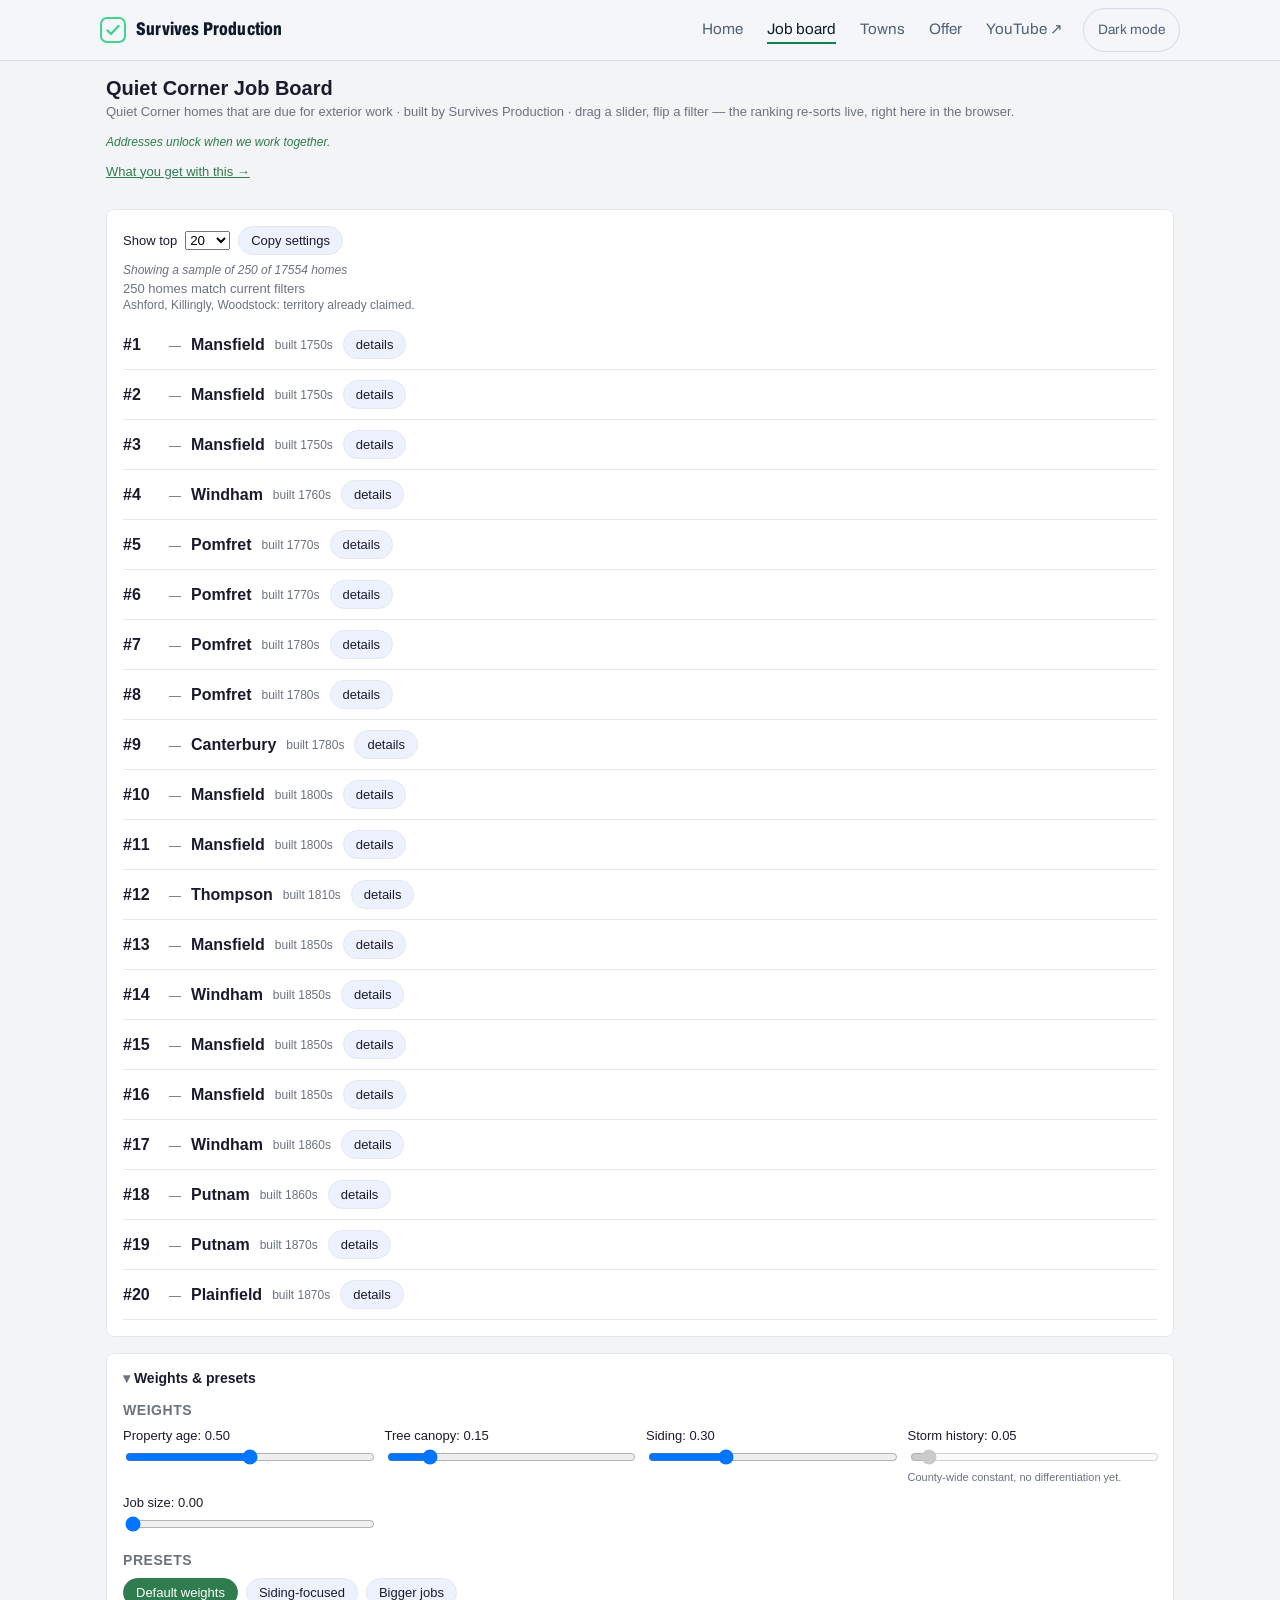
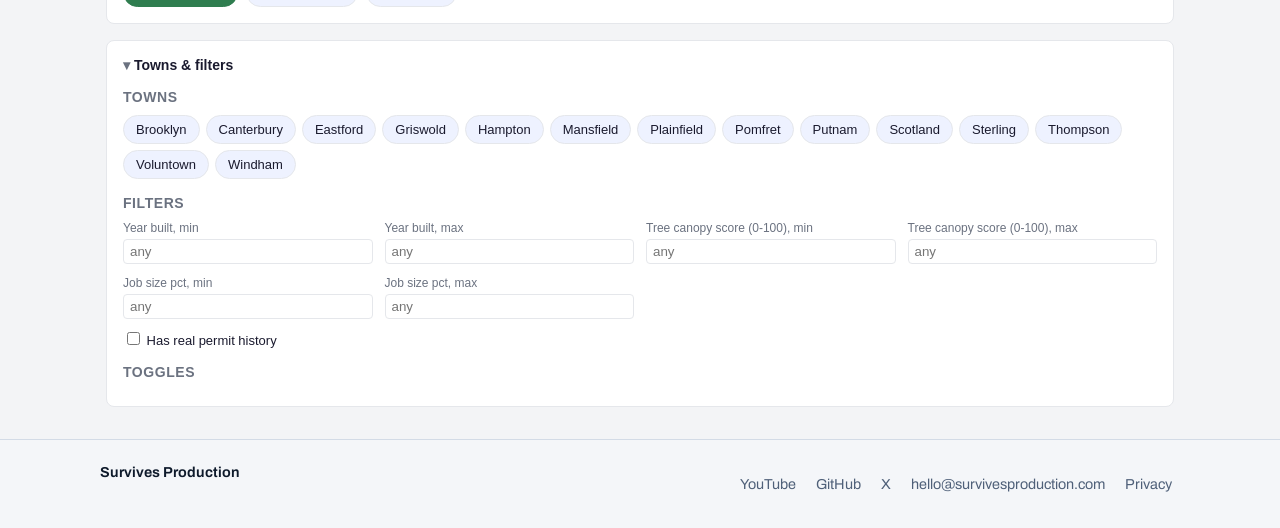
==== commit 3c241081: "Add /towns: aggregate charts and town map, compact map on /offer, nav link Counts only, nothing belo" ====
--- a/jobs/index.html
+++ b/jobs/index.html
@@ -160,6 +160,7 @@
     <nav class="sp-nav" aria-label="Main">
       <a href="/">Home</a>
       <a href="/jobs/" aria-current="page">Job board</a>
+      <a href="/towns/">Towns</a>
       <a href="/offer/">Offer</a>
       <a href="https://www.youtube.com/@survivesproduction" target="_blank" rel="noopener">YouTube<span aria-hidden="true">&nbsp;&#8599;</span></a>
       <button type="button" class="sp-theme" data-sp-theme aria-label="Switch between light and dark mode">Theme</button>
